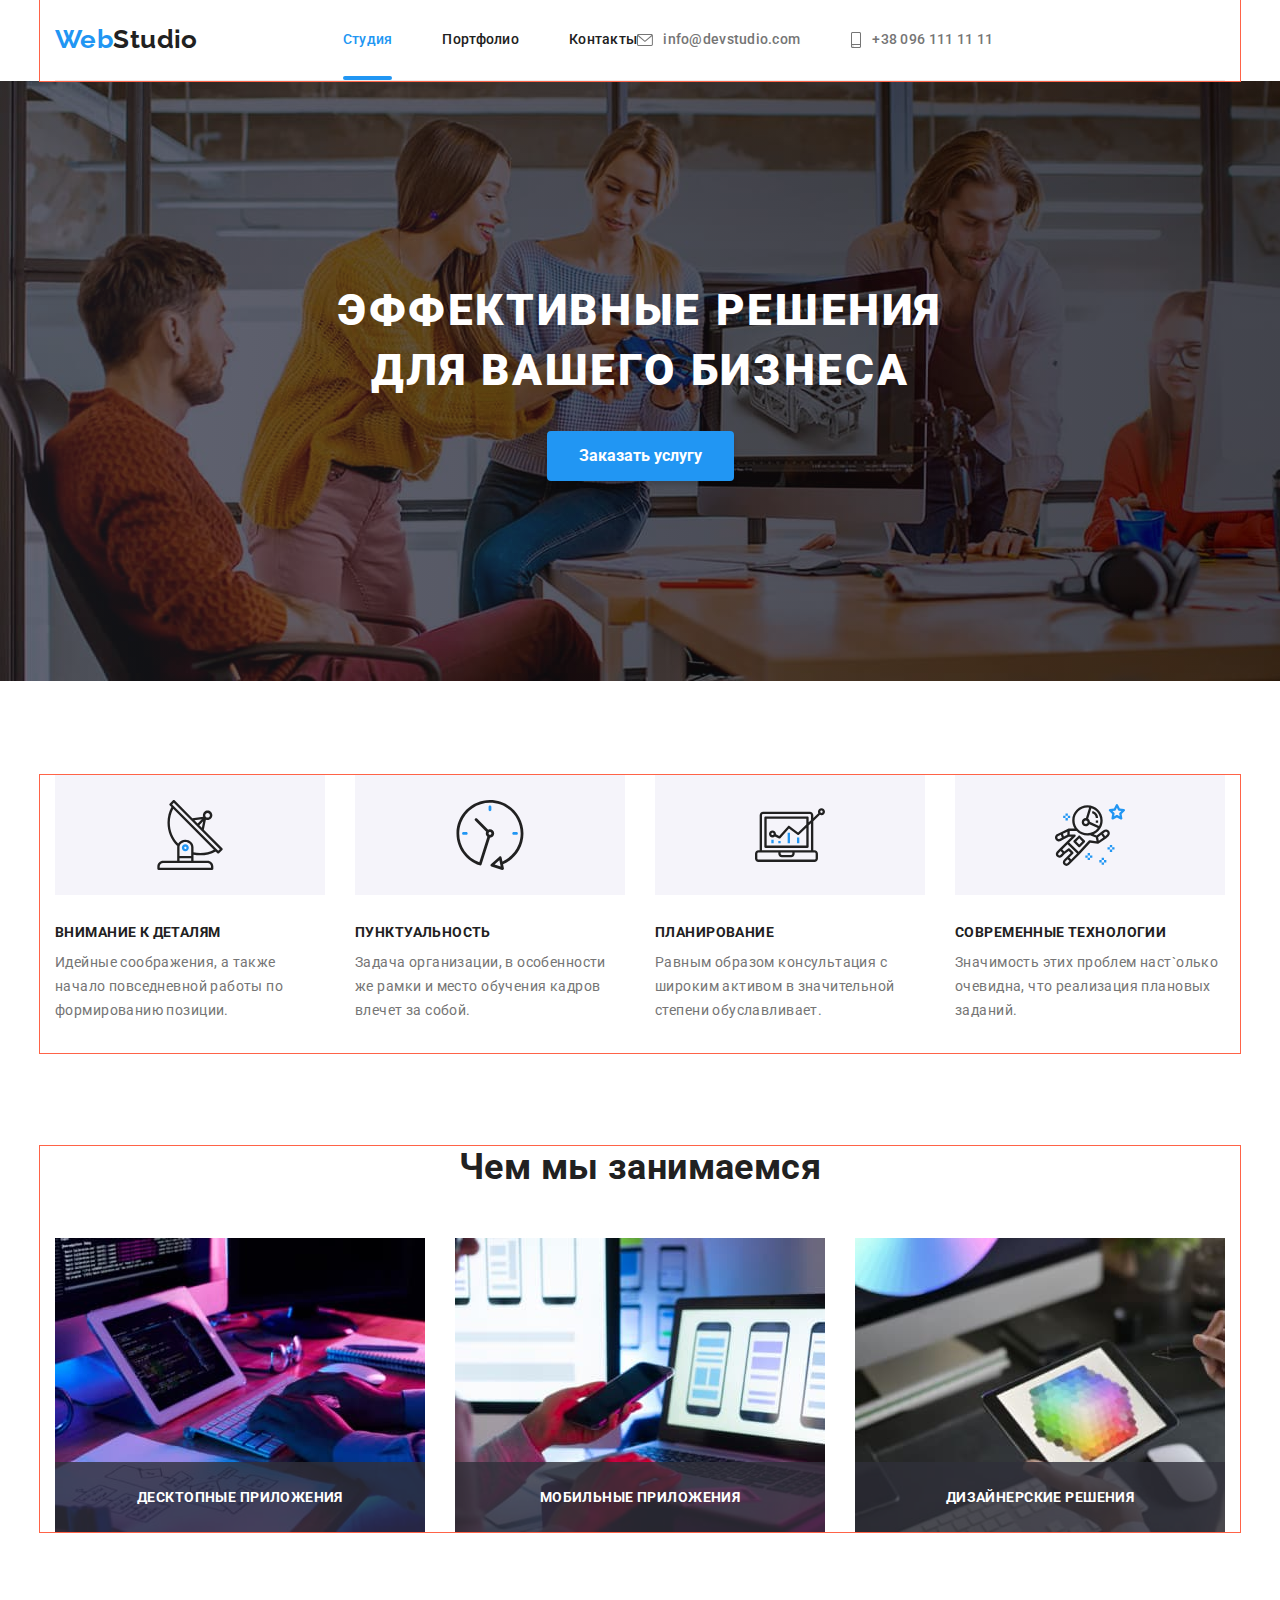
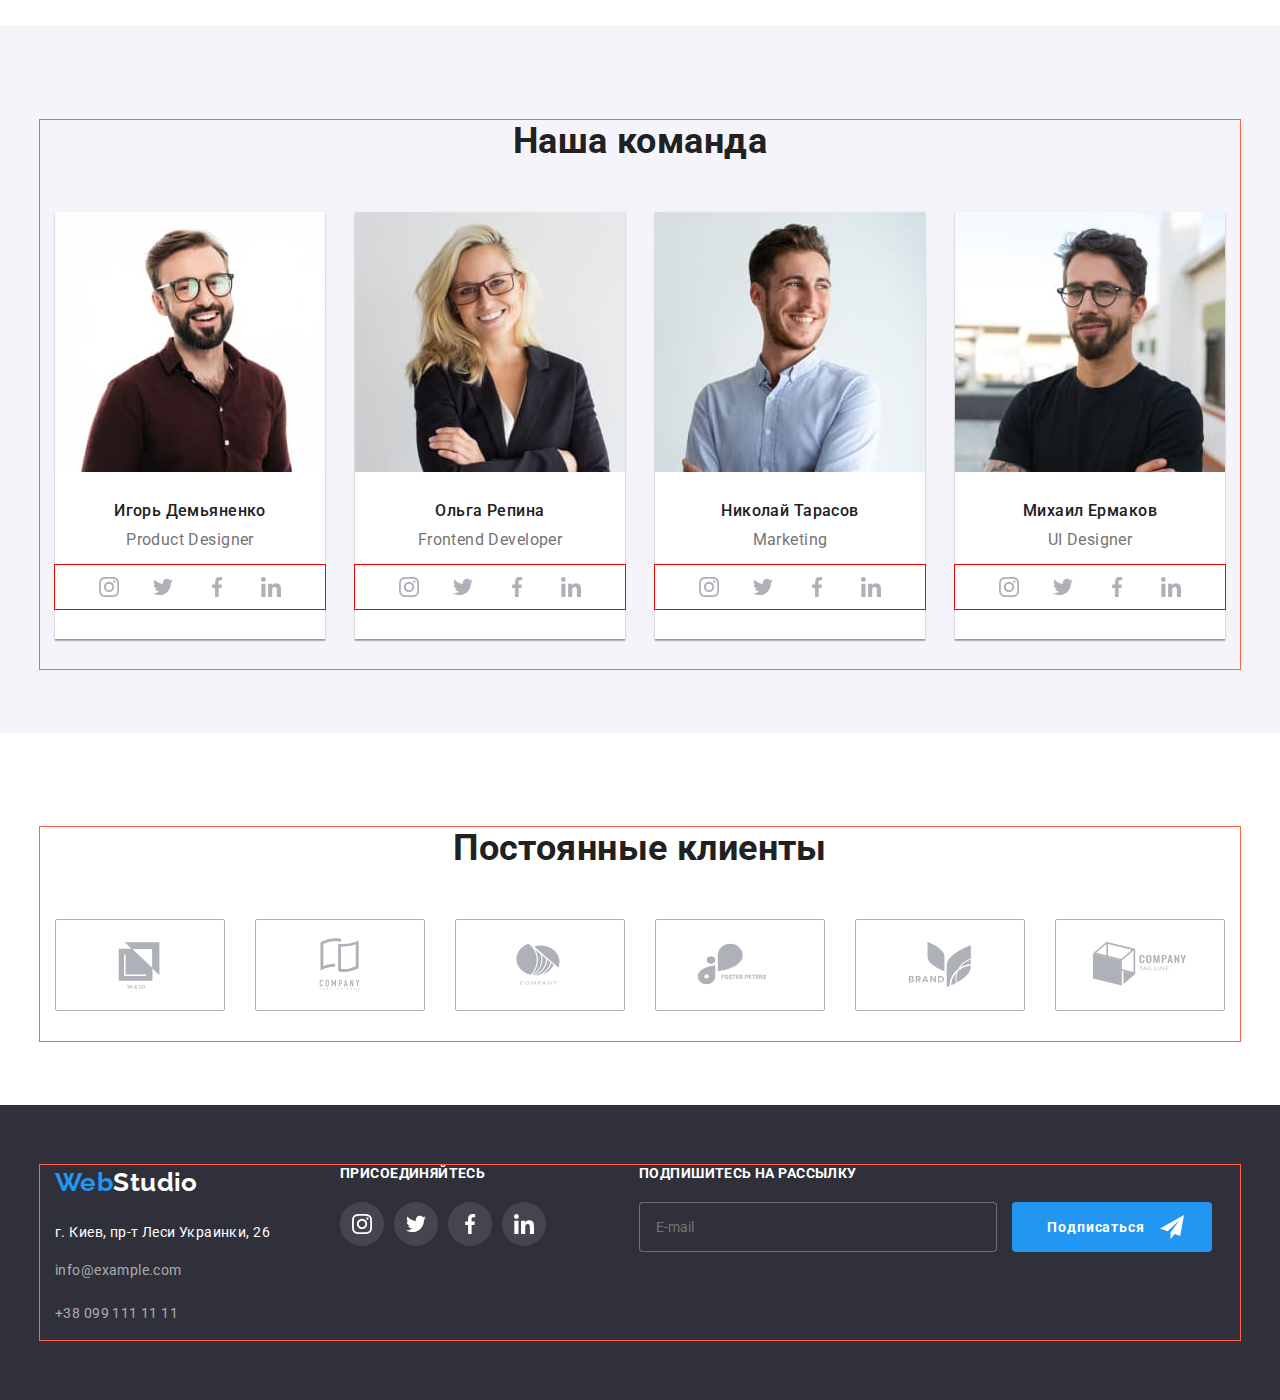
==== index.html @ 034d1894 "phone" ====
<!DOCTYPE html>
<html lang="ru">
  <head>
    <meta charset="UTF-8" />
    <meta http-equiv="X-UA-Compatible" content="IE=edge" />
    <meta name="viewport" content="width=device-width, initial-scale=1.0" />
    <title>Document</title>
    <link rel="preconnect" href="https://fonts.googleapis.com" />
    <link rel="preconnect" href="https://fonts.gstatic.com" crossorigin />
    <link
      href="https://fonts.googleapis.com/css2?family=Raleway:wght@700&family=Roboto:wght@400;500;700;900&display=swap"
      rel="stylesheet"
    />
    <link
      rel="stylesheet"
      href="https://cdnjs.cloudflare.com/ajax/libs/modern-normalize/1.1.0/modern-normalize.min.css"
    />
    <link rel="stylesheet" href="./css/main.min.css"/>
  </head>
  <body>
    <!--Шапка-->
    <header>
      <div class="container">
        <nav class="main-nav">
          <a href="/" class="logo__basic"> Web<span class="logo__header">Studio</span> </a>
         <button type="button" class="button-menu is-open" data-menu-button>
           <svg width="40" height="40" aria-label="Окно меню">
             <use class="icon-menu" href="./images/symbol-defs.svg#icon-menu"></use>
             <use class="icon-menu-close" href="./images/symbol-defs.svg#icon-close_menu"></use>
           </svg>
         </button>
          <div class="menu-nav"> 
            <ul class="site-nav">
            <li class="site-nav__item">
              <a href="" class="site-nav__link site-nav__link--current">Студия</a>
            </li>
            <li class="site-nav__item">
              <a href="./portfolio.html" class="site-nav__link">Портфолио</a>
            </li>
            <li class="site-nav__item">
              <a href="" class="site-nav__link">Контакты</a>
            </li>
          </ul>
          <ul class="contacts-nav">
            <li class="contacts-nav__item">
              <a href="mailto:info@devstudio.com" class="contacts-nav__mail">
                <svg class="contacts-nav__icon" width="16px" height="12px">
                  <use href="./images/symbol-defs.svg#icon-mail"></use>
                </svg>
                info@devstudio.com</a
              >
            </li>
            <li class="contacts-nav__item">
              <a href="tel:+380961111111" class="contacts-nav__tel">
                <svg class="contacts-nav__icon" width="12px" height="16px">
                  <use href="./images/symbol-defs.svg#icon-smartphone"></use>
                </svg>
                +38 096 111 11 11</a
              >
            </li>
          </ul>
         </div>
        </nav>
      </div>
    </header>
    <main>
      <!-- Блок герой-->
      <section class="hero">
        <h1 class="hero__title">
          ЭФФЕКТИВНЫЕ РЕШЕНИЯ<br />
          ДЛЯ ВАШЕГО БИЗНЕСА
        </h1>
        <button type="button" class="hero__button" data-modal-open>Заказать услугу</button>
        <div class="modal modal__is-hidden" data-modal>
          <div class="modal__dialog">
            <h2 class="modal__title">Оставьте свои данные, мы вам перезвоним</h2>
            <form action="" class="modal__form" autocomplete="off">
              <div class="modal__field">
                <label class="modal__label"
                  >Имя
                  <div class="modal__input">
                    <input type="text" name="Имя" class="modal__input-icon" />
                    <span class="modal__input-pic">
                      <svg width="18" height="18" class="modal__pic">
                        <use href="./images/symbol-defs.svg#icon-person"></use>
                      </svg>
                    </span>
                  </div>
                </label>
              </div>
              <div class="modal__field">
                <label class="modal__label"
                  >Телефон
                  <div class="modal__input">
                    <input type="tel" name="tel" class="modal__input-icon" />
                    <span class="modal__input-pic">
                      <svg width="18" height="18" class="modal__pic">
                        <use href="./images/symbol-defs.svg#icon-phone-black"></use>
                      </svg>
                    </span>
                  </div>
                </label>
              </div>
              <div class="modal__field">
                <label class="modal__label"
                  >Почта
                  <div class="modal__input">
                    <input type="email" name="email" class="modal__input-icon" />
                    <span class="modal__input-pic">
                      <svg width="18" height="18" class="modal__pic">
                        <use href="./images/symbol-defs.svg#icon-email-black"></use>
                      </svg>
                    </span>
                  </div>
                </label>
              </div>
              <div class="modal__comment">
                <label class="modal__label" for="comment">Комментарий </label>
                <textarea
                  class="modal__textarea"
                  placeholder="Введите текст"
                  id="comment"
                ></textarea>
              </div>
              <div class="modal__checkbox">
                <label class="modal__checkbox-label">
                  <input class="modal__checkbox-input" type="checkbox" name="checkbox" />
                  <span class="modal__checkbox-mark"></span>
                  Соглашаюсь с рассылкой и принимаю
                  <a href="#" class="modal__link">Условия договора</a>
                </label>
              </div>
              <button type="submit" class="hero__button modal__button">Отправить</button>
            </form>
            <button class="modal__icon-close" data-modal-close>
              <svg class="modal__icon" height="18" width="18">
                <use href="./images/symbol-defs.svg#icon-close"></use>
              </svg>
            </button>
          </div>
        </div>
      </section>
      <!-- Особенности-->
      <section class="plus__section">
        <div class="container">
          <h2 class="section__title-none">Особенности</h2>
          <ul class="plus__item">
            <li class="plus__list">
              <div class="plus__icon">
                <svg width="70" height="70">
                  <use href="./images/symbol-defs.svg#icon-antenna"></use>
                </svg>
              </div>
              <h3 class="plus__title">ВНИМАНИЕ К ДЕТАЛЯМ</h3>
              <p class="plus__text">
                Идейные соображения, а также начало повседневной работы по формированию позиции.
              </p>
            </li>
            <li class="plus__list">
              <div class="plus__icon">
                <svg width="70" height="70">
                  <use href="./images/symbol-defs.svg#icon-clock"></use>
                </svg>
              </div>
              <h3 class="plus__title">ПУНКТУАЛЬНОСТЬ</h3>
              <p class="plus__text">
                Задача организации, в особенности же рамки и место обучения кадров влечет за собой.
              </p>
            </li>
            <li class="plus__list">
              <div class="plus__icon">
                <svg width="70" height="70">
                  <use href="./images/symbol-defs.svg#icon-diagram"></use>
                </svg>
              </div>
              <h3 class="plus__title">ПЛАНИРОВАНИЕ</h3>
              <p class="plus__text">
                Равным образом консультация с широким активом в значительной степени обуславливает.
              </p>
            </li>
            <li class="plus__list">
              <div class="plus__icon">
                <svg width="70" height="70">
                  <use href="./images/symbol-defs.svg#icon-astronaut"></use>
                </svg>
              </div>
              <h3 class="plus__title">СОВРЕМЕННЫЕ ТЕХНОЛОГИИ</h3>
              <p class="plus__text">
                Значимость этих проблем наст`олько очевидна, что реализация плановых заданий.
              </p>
            </li>
          </ul>
        </div>
      </section>
      <!--Чем мы занимаемся-->
      <section class="work__section">
        <div class="container">
          <h2 class="section__title">Чем мы занимаемся</h2>
          <ul class="work__list">
            <li class="work__item">
              <div class="work__img">
                <img src="./images/box1.jpg" alt="рабочий стол компьютер" width="370" />
                <p class="work__title">ДEСКТОПНЫЕ ПРИЛОЖЕНИЯ</p>
              </div>
            </li>
            <li class="work__item">
              <div class="work__img">
                <img src="./images/box2.jpg" alt="рабочий стол ноутбук" width="370" />
                <p class="work__title">МОБИЛЬНЫЕ ПРИЛОЖЕНИЯ</p>
              </div>
            </li>
            <li class="work__item">
              <div class="work__img">
                <img src="./images/box3.jpg" alt="рабочий стол планшет" width="370" />
                <p class="work__title">ДИЗАЙНЕРСКИЕ РЕШЕНИЯ</p>
              </div>
            </li>
          </ul>
        </div>
      </section>
      <!-- Наша команда-->
      <section class="team__section">
        <div class="container">
          <h2 class="section__title">Наша команда</h2>
          <ul class="team__main">
            <li class="team__item">
              <img src="./images/team1.jpg" alt="Product Designer" width="270" />
              <div class="team__card">
                <h3 class="team__title">Игорь Демьяненко</h3>
                <p class="team__text">Product Designer</p>
                <ul class="team__icon">
                  <li>
                    <a href="#" class="team__social">
                      <svg width="20" height="20">
                        <use href="./images/symbol-defs.svg#icon-instagram"></use>
                      </svg>
                    </a>
                  </li>
                  <li>
                    <a href="#" class="team__social">
                      <svg width="20" height="20">
                        <use href="./images/symbol-defs.svg#icon-twitter"></use>
                      </svg>
                    </a>
                  </li>
                  <li>
                    <a href="#" class="team__social">
                      <svg width="20" height="20">
                        <use href="./images/symbol-defs.svg#icon-facebook"></use>
                      </svg>
                    </a>
                  </li>
                  <li>
                    <a href="#" class="team__social">
                      <svg width="20" height="20">
                        <use href="./images/symbol-defs.svg#icon-linkedin"></use>
                      </svg>
                    </a>
                  </li>
                </ul>
              </div>
            </li>
            <li class="team__item">
              <img src="./images/team2.jpg" alt="Frontend Developer" width="270" />
              <div class="team__card">
                <h3 class="team__title">Ольга Репина</h3>
                <p class="team__text">Frontend Developer</p>
                <ul class="team__icon">
                  <li>
                    <a href="#" class="team__social">
                      <svg width="20" height="20">
                        <use href="./images/symbol-defs.svg#icon-instagram"></use>
                      </svg>
                    </a>
                  </li>
                  <li>
                    <a href="#" class="team__social">
                      <svg width="20" height="20">
                        <use href="./images/symbol-defs.svg#icon-twitter"></use>
                      </svg>
                    </a>
                  </li>
                  <li>
                    <a href="#" class="team__social">
                      <svg width="20" height="20">
                        <use href="./images/symbol-defs.svg#icon-facebook"></use>
                      </svg>
                    </a>
                  </li>
                  <li>
                    <a href="#" class="team__social">
                      <svg width="20" height="20">
                        <use href="./images/symbol-defs.svg#icon-linkedin"></use>
                      </svg>
                    </a>
                  </li>
                </ul>
              </div>
            </li>
            <li class="team__item">
              <img src="./images/team3.jpg" alt="Marketing" width="270" />
              <div class="team__card">
                <h3 class="team__title">Николай Тарасов</h3>
                <p class="team__text">Marketing</p>
                <ul class="team__icon">
                  <li>
                    <a href="#" class="team__social">
                      <svg width="20" height="20">
                        <use href="./images/symbol-defs.svg#icon-instagram"></use>
                      </svg>
                    </a>
                  </li>
                  <li>
                    <a href="#" class="team__social">
                      <svg width="20" height="20">
                        <use href="./images/symbol-defs.svg#icon-twitter"></use>
                      </svg>
                    </a>
                  </li>
                  <li>
                    <a href="#" class="team__social">
                      <svg width="20" height="20">
                        <use href="./images/symbol-defs.svg#icon-facebook"></use>
                      </svg>
                    </a>
                  </li>
                  <li>
                    <a href="#" class="team__social">
                      <svg width="20" height="20">
                        <use href="./images/symbol-defs.svg#icon-linkedin"></use>
                      </svg>
                    </a>
                  </li>
                </ul>
              </div>
            </li>
            <li class="team__item">
              <img src="./images/team4.jpg" alt="UI Designer" width="270" />
              <div class="team__card">
                <h3 class="team__title">Михаил Ермаков</h3>
                <p class="team__text">UI Designer</p>
                <ul class="team__icon">
                  <li>
                    <a href="#" class="team__social">
                      <svg width="20" height="20">
                        <use href="./images/symbol-defs.svg#icon-instagram"></use>
                      </svg>
                    </a>
                  </li>
                  <li>
                    <a href="#" class="team__social">
                      <svg width="20" height="20">
                        <use href="./images/symbol-defs.svg#icon-twitter"></use>
                      </svg>
                    </a>
                  </li>
                  <li>
                    <a href="#" class="team__social">
                      <svg width="20" height="20">
                        <use href="./images/symbol-defs.svg#icon-facebook"></use>
                      </svg>
                    </a>
                  </li>
                  <li>
                    <a href="#" class="team__social">
                      <svg width="20" height="20">
                        <use href="./images/symbol-defs.svg#icon-linkedin"></use>
                      </svg>
                    </a>
                  </li>
                </ul>
              </div>
            </li>
          </ul>
        </div>
      </section>
      <!-- Наши клиенты -->
      <section class="clients">
        <div class="container">
          <h2 class="section__title">Постоянные клиенты</h2>
          <ul class="clients__title">
            <li class="clients__card">
              <a href="#" class="clients__log">
                <svg width="106" height="60">
                  <use href="./images/symbol-defs.svg#icon-Logo1"></use>
                </svg>
              </a>
            </li>
            <li class="clients__card">
              <a href="#" class="clients__log">
                <svg width="106" height="60">
                  <use href="./images/symbol-defs.svg#icon-Logo2"></use>
                </svg>
              </a>
            </li>
            <li class="clients__card">
              <a href="#" class="clients__log">
                <svg width="106" height="60">
                  <use href="./images/symbol-defs.svg#icon-Logo3"></use>
                </svg>
              </a>
            </li>
            <li class="clients__card">
              <a href="#" class="clients__log">
                <svg width="106" height="60">
                  <use href="./images/symbol-defs.svg#icon-Logo4"></use>
                </svg>
              </a>
            </li>
            <li class="clients__card">
              <a href="#" class="clients__log">
                <svg width="106" height="60">
                  <use href="./images/symbol-defs.svg#icon-Logo5"></use>
                </svg>
              </a>
            </li>
            <li class="clients__card">
              <a href="#" class="clients__log">
                <svg width="106" height="60">
                  <use href="./images/symbol-defs.svg#icon-Logo6"></use>
                </svg>
              </a>
            </li>
          </ul>
        </div>
      </section>
    </main>
    <!--Футер-->
    <section class="footer__nav">
      <div class="container">
        <footer class="footer__contact">
          <div class="footer__mobile">
            <div class="logo__footer">
              <a href="/" class="logo__basic">Web<span class="logo__footer">Studio</span></a>
            </div>
            <address>
              <ul class="adress__navigator">
                <li class="adress__nav">
                  <a
                    href="https://www.google.com.ua/maps/place/%D0%B1%D1%83%D0%BB.+%D0%9B%D0%B5%D1%81%D0%B8+%D0%A3%D0%BA%D1%80%D0%B0%D0%B8%D0%BD%D0%BA%D0%B8,+26,+%D0%9A%D0%B8%D0%B5%D0%B2,+02000/@50.4265807,30.5361971,17z/data=!3m1!4b1!4m5!3m4!1s0x40d4cf0e033ecbe9:0x57a4dffefec77da0!8m2!3d50.4265807!4d30.5383858?hl=ru"
                    class="adress__map"
                  >
                    г. Киев, пр-т Леси Украинки, 26</a
                  >
                </li>
                <li class="adress__nav">
                  <a href="mailto:info@example.com" class="adress__mail">info@example.com</a>
                </li>
                <li class="adress__nav">
                  <a href="tel:+380991111111" class="adress__tel">+38 099 111 11 11</a>
                </li>
              </ul>
            </address>
          </div>
          <div>
            <h3 class="social-network__title">ПРИСОЕДИНЯЙТЕСЬ</h3>
            <ul class="social-network__icon">
              <li class="social-network__list">
                <a href="#" class="social-network__link social-network__link--color">
                  <svg width="20" height="20">
                    <use href="./images/symbol-defs.svg#icon-instagram"></use>
                  </svg>
                </a>
              </li>
              <li class="social-network__list">
                <a href="#" class="social-network__link social-network__link--color"">
                  <svg width="20" height="20">
                    <use href="./images/symbol-defs.svg#icon-twitter"></use>
                  </svg>
                </a>
              </li>
              <li class="social-network__list">
                <a href="#" class="social-network__link social-network__link--color"">
                  <svg width="20" height="20">
                    <use href="./images/symbol-defs.svg#icon-facebook"></use>
                  </svg>
                </a>
              </li>
              <li class="social-network__list">
                <a href="#" class="social-network__link social-network__link--color"">
                  <svg width="20" height="20">
                    <use href="./images/symbol-defs.svg#icon-linkedin"></use>
                  </svg>
                </a>
              </li>
            </ul>
          </div>
          <form action="" class="form-footer" autocomplete="off">
            <h3 class="social-network__title">ПОДПИШИТЕСЬ НА РАССЫЛКУ</h3>
            <div>
              <label>
                <input
                  class="form-footer__input"
                  type="email"
                  name="email"
                  placeholder="E-mail"
                />
              </label>
              <button type="submit" class="form-footer__button">
                Подписаться
                <svg width="24" height="24" class="form-footer__icon">
                  <use href="./images/symbol-defs.svg#icon-icon-send"></use>
                </svg>
              </button>
            </div>
          </form>
        </footer>
      </div>
    </section>
    <script src="./js/modal.js"></script>
    <script src="./js/menu.js"></script>
  </body>
</html>
---- css/main.min.css ----
html{-webkit-box-sizing:border-box;box-sizing:border-box}*,*::before,*::after{-webkit-box-sizing:inherit;box-sizing:inherit}body{background-color:#fff;color:#757575;font-family:Roboto, sans-serif;font-size:14px;line-height:1.71;letter-spacing:0.03em;outline:1px solid blue}body.modal-open{overflow:hidden}a{text-decoration:none}img{display:block;max-width:100%}ul{margin:0px;padding:0px;list-style:none}address{font:inherit}.container{margin-left:auto;margin-right:auto;padding-left:15px;padding-right:15px;outline:1px solid tomato}@media screen and (min-width: 480px){.container{width:480px}}@media screen and (min-width: 768px){.container{width:768px}}@media screen and (min-width: 1200px){.container{width:1200px}}.section__title-none{position:absolute;width:1px;height:1px;margin:-1px;border:0;padding:0;white-space:nowrap;-webkit-clip-path:inset(100%);clip-path:inset(100%);clip:rect(0 0 0 0);overflow:hidden}.section__title{margin-top:0;margin-bottom:30px;color:#212121;font-weight:700;font-size:28px;line-height:1.17;text-align:center}@media screen and (min-width: 1200px){.section__title{margin-bottom:50px;font-weight:700;font-size:36px}}.main-nav{display:-webkit-box;display:-ms-flexbox;display:flex;-webkit-box-align:center;-ms-flex-align:center;align-items:center;border-bottom:1px solid #ececec}.logo__basic{color:#2196f3;font-family:Raleway, sans-serif;font-weight:700;font-size:26px;line-height:1.17}.logo__header{color:#212121;font-family:Raleway, sans-serif;font-weight:700;font-size:26px;line-height:1.38}.menu-nav{display:-webkit-box;display:-ms-flexbox;display:flex;-webkit-box-align:center;-ms-flex-align:center;align-items:center}.site-nav{display:-webkit-box;display:-ms-flexbox;display:flex;margin-left:93px;font-weight:500;font-size:14px;line-height:1.14;letter-spacing:0.02em}.site-nav__item{position:relative}.site-nav__item:not(:last-child){margin-right:50px}.site-nav__link{display:block;padding-top:32px;padding-bottom:32px;color:#212121;-webkit-transition:color 250ms cubic-bezier(0.4, 0, 0.2, 1);transition:color 250ms cubic-bezier(0.4, 0, 0.2, 1)}.site-nav__link:hover,.site-nav__link:focus{color:#2196f3}.site-nav__link--current{color:#2196f3}.site-nav__link--current::after{content:'';position:absolute;bottom:0;left:0;display:block;width:100%;height:4px;border-radius:2px;background-color:#2196f3}.contacts-nav{display:-webkit-box;display:-ms-flexbox;display:flex;margin-left:auto;font-weight:500;font-size:14px;line-height:1.14;letter-spacing:0.02em}.contacts-nav__item:not(:last-child){margin-right:50px}.contacts-nav__mail{display:-webkit-box;display:-ms-flexbox;display:flex;-webkit-box-align:center;-ms-flex-align:center;align-items:center;color:#757575;font-weight:500;font-size:14px;line-height:1.14;letter-spacing:0.02em;-webkit-transition:color 250ms cubic-bezier(0.4, 0, 0.2, 1);transition:color 250ms cubic-bezier(0.4, 0, 0.2, 1)}.contacts-nav__mail:hover,.contacts-nav__mail:focus{color:#2196f3}.contacts-nav__icon{fill:currentColor;margin-right:10px;-webkit-box-align:center;-ms-flex-align:center;align-items:center;-webkit-transition:fill 250ms cubic-bezier(0.4, 0, 0.2, 1);transition:fill 250ms cubic-bezier(0.4, 0, 0.2, 1)}.contacts-nav__tel{display:-webkit-box;display:-ms-flexbox;display:flex;-webkit-box-align:center;-ms-flex-align:center;align-items:center;color:#757575;font-weight:500;font-size:14px;line-height:1.14;letter-spacing:0.02em;-webkit-transition:color 250ms cubic-bezier(0.4, 0, 0.2, 1);transition:color 250ms cubic-bezier(0.4, 0, 0.2, 1)}.contacts-nav__tel:hover,.contacts-nav__tel:focus{color:#2196f3}.main-nav{display:-webkit-box;display:-ms-flexbox;display:flex;-webkit-box-align:center;-ms-flex-align:center;align-items:center;border-bottom:1px solid #ececec}.logo__basic{color:#2196f3;font-family:Raleway, sans-serif;font-weight:700;font-size:26px;line-height:1.17}.logo__header{color:#212121;font-family:Raleway, sans-serif;font-weight:700;font-size:26px;line-height:1.38}.menu-nav{display:-webkit-box;display:-ms-flexbox;display:flex;-webkit-box-align:center;-ms-flex-align:center;align-items:center}.site-nav{display:-webkit-box;display:-ms-flexbox;display:flex;margin-left:93px;font-weight:500;font-size:14px;line-height:1.14;letter-spacing:0.02em}.site-nav__item{position:relative}.site-nav__item:not(:last-child){margin-right:50px}.site-nav__link{display:block;padding-top:32px;padding-bottom:32px;color:#212121;-webkit-transition:color 250ms cubic-bezier(0.4, 0, 0.2, 1);transition:color 250ms cubic-bezier(0.4, 0, 0.2, 1)}.site-nav__link:hover,.site-nav__link:focus{color:#2196f3}.site-nav__link--current{color:#2196f3}.site-nav__link--current::after{content:'';position:absolute;bottom:0;left:0;display:block;width:100%;height:4px;border-radius:2px;background-color:#2196f3}.contacts-nav{display:-webkit-box;display:-ms-flexbox;display:flex;margin-left:auto;font-weight:500;font-size:14px;line-height:1.14;letter-spacing:0.02em}.contacts-nav__item:not(:last-child){margin-right:50px}.contacts-nav__mail{display:-webkit-box;display:-ms-flexbox;display:flex;-webkit-box-align:center;-ms-flex-align:center;align-items:center;color:#757575;font-weight:500;font-size:14px;line-height:1.14;letter-spacing:0.02em;-webkit-transition:color 250ms cubic-bezier(0.4, 0, 0.2, 1);transition:color 250ms cubic-bezier(0.4, 0, 0.2, 1)}.contacts-nav__mail:hover,.contacts-nav__mail:focus{color:#2196f3}.contacts-nav__icon{fill:currentColor;margin-right:10px;-webkit-box-align:center;-ms-flex-align:center;align-items:center;-webkit-transition:fill 250ms cubic-bezier(0.4, 0, 0.2, 1);transition:fill 250ms cubic-bezier(0.4, 0, 0.2, 1)}.contacts-nav__tel{display:-webkit-box;display:-ms-flexbox;display:flex;-webkit-box-align:center;-ms-flex-align:center;align-items:center;color:#757575;font-weight:500;font-size:14px;line-height:1.14;letter-spacing:0.02em;-webkit-transition:color 250ms cubic-bezier(0.4, 0, 0.2, 1);transition:color 250ms cubic-bezier(0.4, 0, 0.2, 1)}.contacts-nav__tel:hover,.contacts-nav__tel:focus{color:#2196f3}.hero{text-align:center;padding-top:118px;padding-bottom:118px;max-width:1600px;height:400px;background-image:-webkit-gradient(linear, left top, right top, from(rgba(47,48,58,0.4)), to(rgba(0,0,0,0.5))),url(../images/hero.jpg);background-image:linear-gradient(to right, rgba(47,48,58,0.4), rgba(0,0,0,0.5)),url(../images/hero.jpg);margin:0 auto}@media screen and (min-width: 1200px){.hero{padding-top:200px;padding-bottom:200px;height:600px}}.hero__title{margin-top:0;margin-bottom:30px;color:#fff;font-weight:900;font-size:26px;line-height:1.62;letter-spacing:0.06em}@media screen and (min-width: 1200px){.hero__title{font-size:44px;line-height:1.36}}.hero__button{display:inline-block;border-radius:4px;border:#2196f3;-webkit-box-shadow:0px 4px 4px rgba(0,0,0,0.15);box-shadow:0px 4px 4px rgba(0,0,0,0.15);padding:10px 32px;color:#fff;background-color:#2196f3;font-family:Roboto;font-weight:700;font-size:16px;line-height:1.88;text-align:center}.modal{display:inline-block;position:fixed;top:0;left:0;width:100%;height:100%;padding:93px 15px 94px 15px;z-index:999;background-color:rgba(0,0,0,0.2);opacity:1}@media screen and (min-width: 768px){.modal{padding:0;visibility:visible;-webkit-transition:opacity 250ms cubic-bezier(0.4, 0, 0.2, 1),visibility 250ms cubic-bezier(0.4, 0, 0.2, 1);transition:opacity 250ms cubic-bezier(0.4, 0, 0.2, 1),visibility 250ms cubic-bezier(0.4, 0, 0.2, 1)}}.modal__is-hidden{opacity:0;visibility:hidden;pointer-events:none}.modal__dialog{position:relative;max-width:450px;height:609px;padding:40px;background-color:#fff}@media screen and (min-width: 768px){.modal__dialog{top:50%;left:50%;width:528px;height:581px;-webkit-transform:translate(-50%, -50%) scale(1);transform:translate(-50%, -50%) scale(1);-webkit-transition:-webkit-transform 250ms cubic-bezier(0.4, 0, 0.2, 1);transition:-webkit-transform 250ms cubic-bezier(0.4, 0, 0.2, 1);transition:transform 250ms cubic-bezier(0.4, 0, 0.2, 1);transition:transform 250ms cubic-bezier(0.4, 0, 0.2, 1), -webkit-transform 250ms cubic-bezier(0.4, 0, 0.2, 1)}.modal__is-hidden .modal__dialog{-webkit-transform:translate(-50%, -50%) scale(0);transform:translate(-50%, -50%) scale(0)}}.modal__icon-close{position:absolute;top:8px;right:8px;padding:0;margin:0;border:none;width:30px;height:30px;border:1px solid rgba(0,0,0,0.1);border-radius:50%;background:none;-webkit-transition:fill 250ms cubic-bezier(0.4, 0, 0.2, 1);transition:fill 250ms cubic-bezier(0.4, 0, 0.2, 1)}.modal__icon-close:focus,.modal__icon-close:hover{fill:#2196f3}.modal__icon{position:absolute;top:5px;right:5px;background-color:#fff}.modal__title{font-weight:700;font-size:20px;line-height:1.5;letter-spacing:0.03em;margin:0 0 10px 0;color:#212121;text-align:center}@media screen and (min-width: 1200px){.modal__title{line-height:1.172}}.modal__form{margin:0;padding:0}.modal__field{margin-bottom:8px}.modal__label{display:block;text-align:left;margin:0;padding:0;font-size:12px}.modal__input{position:relative}.modal__input:focus-within>.modal__input-icon{border:1px solid #2196f3}.modal__pic{position:absolute;display:inline-block;top:50%;left:12px;-webkit-transform:translateY(-50%);transform:translateY(-50%)}.modal__input-icon{width:100%;height:40px;padding-left:42px;border:1px solid rgba(33,33,33,0.2);border-radius:4px;-webkit-transition:fill 250ms cubic-bezier(0.4, 0, 0.2, 1);transition:fill 250ms cubic-bezier(0.4, 0, 0.2, 1);outline:none}.modal__input:focus-within>.modal__input-icon{border:1px solid #2196f3}.modal__input-icon:focus+.modal__input-pic{fill:#2196f3}.modal__textarea{width:100%;padding:12px 16px;margin-bottom:16px;outline:none;resize:none;border:1px solid rgba(33,33,33,0.2);border-radius:4px;height:120px;font-size:12px;line-height:1.16;letter-spacing:0.01em}.modal__label:focus-within>.modal__textarea{border:1px solid #2196f3}.modal__textarea:focus{border:1px solid #2196f3}.modal__checkbox{margin-bottom:25px;font-size:14px}.modal__checkbox-label{display:-webkit-box;display:-ms-flexbox;display:flex;-webkit-box-align:center;-ms-flex-align:center;align-items:center;-webkit-box-pack:center;-ms-flex-pack:center;justify-content:center}.modal__checkbox-input{position:absolute;width:1px;height:1px;margin:-1px;border:0;padding:0;white-space:nowrap;-webkit-clip-path:inset(100%);clip-path:inset(100%);clip:rect(0 0 0 0);overflow:hidden}.modal__checkbox-mark{display:inline-block;margin-right:8px;width:16px;height:15px;border:2px solid #212121;border-radius:4px}.modal__checkbox-input:checked+.modal__checkbox-mark{background-color:#2196f3;background-image:url(../images/icon-check.svg);background-repeat:no-repeat;background-position:center;background-size:contain;border-color:#2196f3;background-origin:border-box}.modal__link{color:#2196f3;text-decoration:underline;padding-left:2px}.modal__button{width:200px;height:50px;-webkit-transition:background-color 250ms cubic-bezier(0.4, 0, 0.2, 1);transition:background-color 250ms cubic-bezier(0.4, 0, 0.2, 1)}.modal__button:focus{background-color:#188ce8}.plus__section{padding-top:60px;padding-bottom:60px}@media screen and (min-width: 1200px){.plus__section{padding-top:94px;padding-bottom:93px}}.plus__text{margin-top:0;margin-bottom:0}.plus__item{display:block}@media screen and (min-width: 768px){.plus__item{display:-webkit-box;display:-ms-flexbox;display:flex;-ms-flex-wrap:wrap;flex-wrap:wrap}}.plus__list{max-width:450px;margin-bottom:30px;width:100%}@media screen and (min-width: 768px){.plus__list{width:354px}.plus__list:not(:nth-child(2n)){margin-right:30px}}@media screen and (min-width: 1200px){.plus__list{width:270px}.plus__list:not(:last-child){margin-right:30px}}.plus__icon{display:-webkit-box;display:-ms-flexbox;display:flex;-webkit-box-align:center;-ms-flex-align:center;align-items:center;-webkit-box-pack:center;-ms-flex-pack:center;justify-content:center;width:100%;height:120px;margin-bottom:30px;background-color:#f5f4fa}.plus__title{color:#212121;font-weight:700;font-size:14px;line-height:1.14;text-align:center;margin-top:0;margin-bottom:10px}@media screen and (min-width: 768px){.plus__title{text-align:left}}.work__section{padding-bottom:94px}@media screen and (max-width: 1200px){.work__section{display:none}}.work__list{display:-webkit-box;display:-ms-flexbox;display:flex}.work__item:not(:last-child){margin-right:30px}.work__img{position:relative}.work__title{position:absolute;display:-webkit-box;display:-ms-flexbox;display:flex;-webkit-box-pack:center;-ms-flex-pack:center;justify-content:center;-webkit-box-align:center;-ms-flex-align:center;align-items:center;margin:0;padding:0;bottom:0;left:0;width:100%;height:70px;font-weight:700;font-size:14px;line-height:1.17;letter-spacing:0.03em;background-color:rgba(47,48,58,0.8);color:#fff}.team__section{padding-top:60px;padding-bottom:60px;background-color:#f5f4fa}@media screen and (min-width: 1200px){.team__section{padding-top:94px;padding-bottom:94px}}.team__main{display:block;margin-bottom:-30px}@media screen and (min-width: 768px){.team__main{display:-webkit-box;display:-ms-flexbox;display:flex;-ms-flex-wrap:wrap;flex-wrap:wrap}}.team__item{max-width:450px;width:100%;margin-bottom:30px}@media screen and (min-width: 768px){.team__item{width:354px}.team__item:nth-child(odd){margin-right:30px}}@media screen and (min-width: 1200px){.team__item{width:calc((100% - 3 * 30px) / 4);-webkit-box-shadow:0px 1px 3px rgba(0,0,0,0.12),0px 1px 1px rgba(0,0,0,0.14),0px 2px 1px rgba(0,0,0,0.2);box-shadow:0px 1px 3px rgba(0,0,0,0.12),0px 1px 1px rgba(0,0,0,0.14),0px 2px 1px rgba(0,0,0,0.2)}.team__item:nth-child(odd){margin-right:0}.team__item:not(:last-child){margin-right:30px}}.team__card{padding-top:30px;padding-bottom:24px;background-color:#fff}@media screen and (min-width: 1200px){.team__card{padding-bottom:30px}}.team__title{margin-top:0;margin-bottom:10px;text-align:center;color:#212121;font-weight:500;font-size:16px;line-height:1.17}.team__text{margin-top:0;margin-bottom:16px;text-align:center;font-weight:400;font-size:16px;line-height:1.17}.team__icon{display:-webkit-box;display:-ms-flexbox;display:flex;-webkit-box-pack:justify;-ms-flex-pack:justify;justify-content:space-between;padding-left:122px;padding-right:122px;list-style:none;width:100%;outline:1px solid red}@media screen and (min-width: 768px){.team__icon{padding-left:74px;padding-right:74px}}@media screen and (min-width: 1200px){.team__icon{padding-left:32px;padding-right:32px}}.team__social{display:-webkit-box;display:-ms-flexbox;display:flex;-webkit-box-align:center;-ms-flex-align:center;align-items:center;-webkit-box-pack:center;-ms-flex-pack:center;justify-content:center;width:44px;height:44px;fill:#afb1b8;background:#fff;-webkit-transition:fill 250ms cubic-bezier(0.4, 0, 0.2, 1),background-color 250ms cubic-bezier(0.4, 0, 0.2, 1),border-radius 250ms cubic-bezier(0.4, 0, 0.2, 1);transition:fill 250ms cubic-bezier(0.4, 0, 0.2, 1),background-color 250ms cubic-bezier(0.4, 0, 0.2, 1),border-radius 250ms cubic-bezier(0.4, 0, 0.2, 1)}.team__social:hover,.team__social:focus{fill:#fff;background-color:#2196f3;border-radius:50%}.clients{padding-top:60px;padding-bottom:60px}@media screen and (min-width: 1200px){.clients{padding-top:94px;padding-bottom:94px}}.clients__title{display:-webkit-box;display:-ms-flexbox;display:flex;-ms-flex-wrap:wrap;flex-wrap:wrap;margin-bottom:-30px}@media screen and (min-width: 1200px){.clients__title{-webkit-box-pack:justify;-ms-flex-pack:justify;justify-content:space-between}}.clients__card{display:-webkit-inline-box;display:-ms-inline-flexbox;display:inline-flex;-webkit-box-pack:justify;-ms-flex-pack:justify;justify-content:space-between;padding:0;margin-bottom:30px}.clients__card:nth-child(odd){margin-right:30px}@media screen and (min-width: 768px){.clients__card:nth-child(odd){margin-right:0}.clients__card:not(:nth-child(3n)){margin-right:30px}}@media screen and (min-width: 1200px){.clients__card:not(:nth-child(3n)){margin-right:0}.clients__card:not(:last-child){margin-right:30px}}.clients__log{display:-webkit-box;display:-ms-flexbox;display:flex;-webkit-box-align:center;-ms-flex-align:center;align-items:center;-webkit-box-pack:center;-ms-flex-pack:center;justify-content:center;width:210px;height:92px;border:1px solid #afb1b8;border-radius:2px;fill:#afb1b8;-webkit-transition:fill 250ms cubic-bezier(0.4, 0, 0.2, 1),border 250ms cubic-bezier(0.4, 0, 0.2, 1);transition:fill 250ms cubic-bezier(0.4, 0, 0.2, 1),border 250ms cubic-bezier(0.4, 0, 0.2, 1)}.clients__log:hover,.clients__log:focus{fill:#2196f3;border:1px solid #2196f3}@media screen and (min-width: 768px){.clients__log{width:226px}}@media screen and (min-width: 1200px){.clients__log{width:170px;margin-bottom:0}}.footer__nav{background-color:#2f303a;padding-top:60px;padding-bottom:60px}.footer__contact{display:block}@media screen and (min-width: 768px){.footer__contact{display:-webkit-inline-box;display:-ms-inline-flexbox;display:inline-flex}}.footer__mobile{margin:0 auto}.logo__footer{color:#fff;font-family:Raleway, sans-serif;font-weight:700;font-size:26px;line-height:1.38;padding-bottom:20px}.adress__navigator{margin-left:auto;margin-right:auto}@media screen and (min-width: 1200px){.adress__navigator{padding-right:70px}}.adress__nav{padding-bottom:9px}.adress__map{color:#fff;font-weight:400;font-size:14px;line-height:1.71;letter-spacing:0.03em}.adress__mail{color:rgba(255,255,255,0.6);font-weight:400;font-size:14px;line-height:2.42;letter-spacing:0.03em}.adress__tel{color:rgba(255,255,255,0.6);font-weight:400;font-size:14px;line-height:2.42;letter-spacing:0.03em}.social-network__title{color:#fff;font-weight:700;font-size:14px;line-height:1.17;padding-bottom:20px;margin:0;padding-top:0}.social-network__icon{display:-webkit-inline-box;display:-ms-inline-flexbox;display:inline-flex}.social-network__list:not(:last-child){margin-right:10px}.social-network__link{width:44px;height:44px;background-color:rgba(255,255,255,0.1);border-radius:50%;display:-webkit-box;display:-ms-flexbox;display:flex;-webkit-box-align:center;-ms-flex-align:center;align-items:center;-webkit-box-pack:center;-ms-flex-pack:center;justify-content:center;-webkit-transition:background-color 250ms cubic-bezier(0.4, 0, 0.2, 1);transition:background-color 250ms cubic-bezier(0.4, 0, 0.2, 1)}.social-network__link:hover,.social-network__link:focus{background-color:#2196f3}.social-network__link--color{fill:#fff}.form-footer{margin-left:93px}.form-footer__input{display:-webkit-inline-box;display:-ms-inline-flexbox;display:inline-flex;border:1px solid rgba(255,255,255,0.3);width:358px;height:50px;border-radius:4px;padding-left:16px;background-color:#2f303a;color:rgba(255,255,255,0.6)}.form-footer__button{width:12.5rem;height:3.125rem;margin-left:12px;padding-right:62px;padding-left:29px;position:relative;background-color:#2196f3;border-radius:0.25rem;border:#2196f3;color:#fff;font-weight:16px;font-weight:700;line-height:1.875;letter-spacing:0.06em}.form-footer__icon{position:absolute;top:50%;right:28px;fill:#fff;-webkit-box-align:center;-ms-flex-align:center;align-items:center;-webkit-transform:translateY(-50%);transform:translateY(-50%)}.portfolio-main{padding:94px 0}.button-navigation{display:-webkit-box;display:-ms-flexbox;display:flex;-webkit-box-pack:center;-ms-flex-pack:center;justify-content:center;margin-bottom:50px}.button-navigation__list:not(:last-child){margin-right:8px}.button-navigation__filter{font-family:Roboto, sans-serif;font-weight:500;font-size:16px;line-height:1.62;text-align:center;border-radius:4px;padding:6px 22px 6px 22px;color:#212121;background-color:#f5f4fa;-webkit-transition:color 250ms cubic-bezier(0.4, 0, 0.2, 1),background-color 250ms cubic-bezier(0.4, 0, 0.2, 1);transition:color 250ms cubic-bezier(0.4, 0, 0.2, 1),background-color 250ms cubic-bezier(0.4, 0, 0.2, 1)}.button-navigation__filter:hover,.button-navigation__filter:focus{color:#fff;background-color:#2196f3}.portfolio{display:-webkit-box;display:-ms-flexbox;display:flex;-ms-flex-wrap:wrap;flex-wrap:wrap}.portfolio__card:not(:nth-child(3n)){width:calc((100% - 60px) / 3);margin-right:30px}.portfolio__card:not(:nth-last-child(-n+3)){margin-bottom:30px;-webkit-transition:-webkit-box-shadow 250ms cubic-bezier(0.4, 0, 0.2, 1);transition:-webkit-box-shadow 250ms cubic-bezier(0.4, 0, 0.2, 1);transition:box-shadow 250ms cubic-bezier(0.4, 0, 0.2, 1);transition:box-shadow 250ms cubic-bezier(0.4, 0, 0.2, 1), -webkit-box-shadow 250ms cubic-bezier(0.4, 0, 0.2, 1)}.portfolio__card:hover,.portfolio__card:focus{-webkit-box-shadow:0px 1px 1px rgba(0,0,0,0.12),0px 4px 4px rgba(0,0,0,0.06),1px 4px 6px rgba(0,0,0,0.16);box-shadow:0px 1px 1px rgba(0,0,0,0.12),0px 4px 4px rgba(0,0,0,0.06),1px 4px 6px rgba(0,0,0,0.16)}.portfolio__title{margin-bottom:4px;margin-top:0;color:#212121;font-weight:700;font-size:18px;line-height:2;letter-spacing:0.06em}.portfolio__desc{margin:0;font-family:Roboto, sans-serif;font-weight:400;font-size:16px;line-height:1.88;color:#757575}.portfolio__nav{padding:20px 24px 20px 24px;border-left:1px solid #eeeeee;border-right:1px solid #eeeeee;border-bottom:1px solid #eeeeee}.portfolio__img{position:relative;overflow:hidden}.portfolio__img::before{display:block;content:'';position:absolute;top:0;left:0;width:100%;height:100%;background-color:rgba(33,150,243,0.9);opacity:0;-webkit-transform:translateY(100%);transform:translateY(100%);-webkit-transition:-webkit-transform 250ms cubic-bezier(0.4, 0, 0.2, 1);transition:-webkit-transform 250ms cubic-bezier(0.4, 0, 0.2, 1);transition:transform 250ms cubic-bezier(0.4, 0, 0.2, 1);transition:transform 250ms cubic-bezier(0.4, 0, 0.2, 1), -webkit-transform 250ms cubic-bezier(0.4, 0, 0.2, 1)}.portfolio__card:hover .portfolio__img::before{-webkit-transform:translateY(0);transform:translateY(0);opacity:1}.portfolio__text{position:absolute;top:0;left:0;margin:0;padding:62px 24px;font-weight:400;font-size:18px;line-height:1.55;letter-spacing:0.03em;color:#fff;opacity:0;-webkit-transform:translateY(100%);transform:translateY(100%);-webkit-transition:-webkit-transform 250ms cubic-bezier(0.4, 0, 0.2, 1);transition:-webkit-transform 250ms cubic-bezier(0.4, 0, 0.2, 1);transition:transform 250ms cubic-bezier(0.4, 0, 0.2, 1);transition:transform 250ms cubic-bezier(0.4, 0, 0.2, 1), -webkit-transform 250ms cubic-bezier(0.4, 0, 0.2, 1)}.portfolio__card:hover .portfolio__text{opacity:1;-webkit-transform:translateY(0);transform:translateY(0)}.button-menu{border:none;background-color:transparent}.button-menu.is-open .icon-menu-close{display:block}.button-menu.is-open .icon-menu{display:none}.icon-menu-close{display:none}
/*# sourceMappingURL=main.min.css.map */
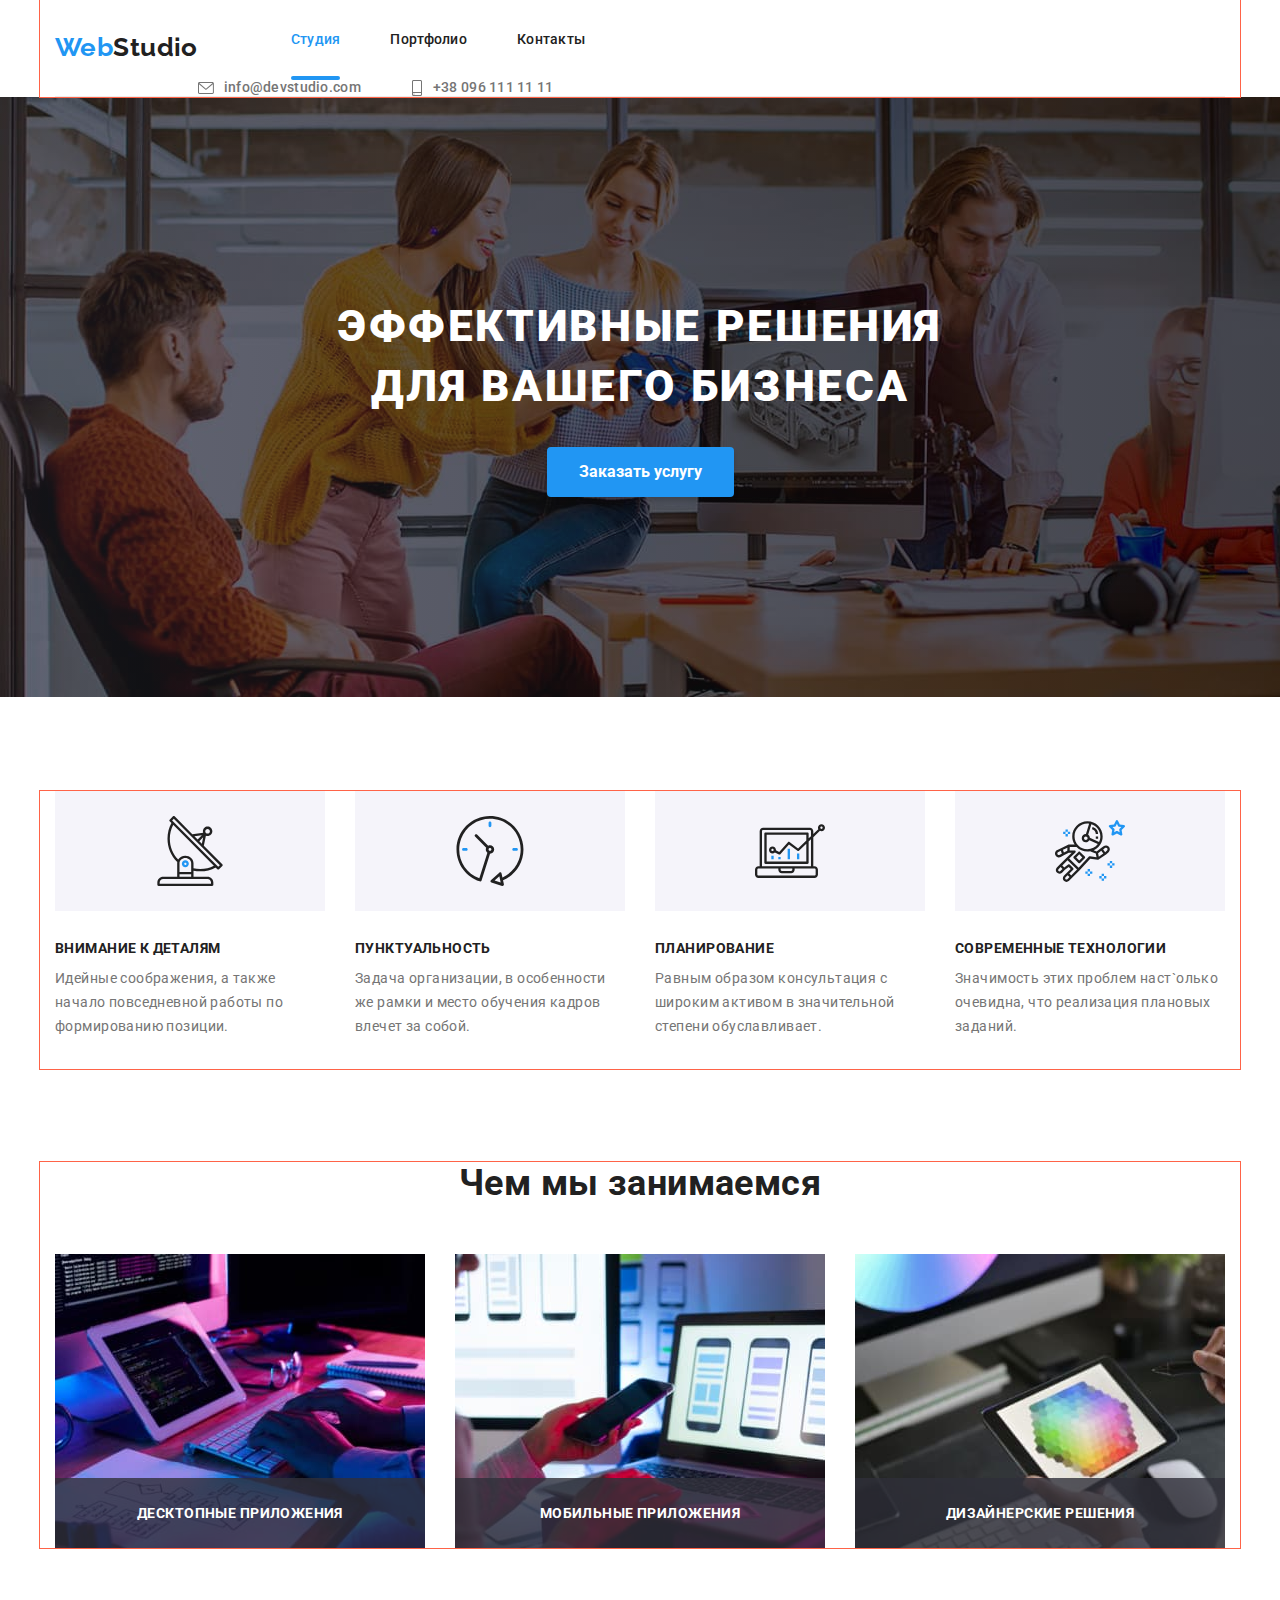
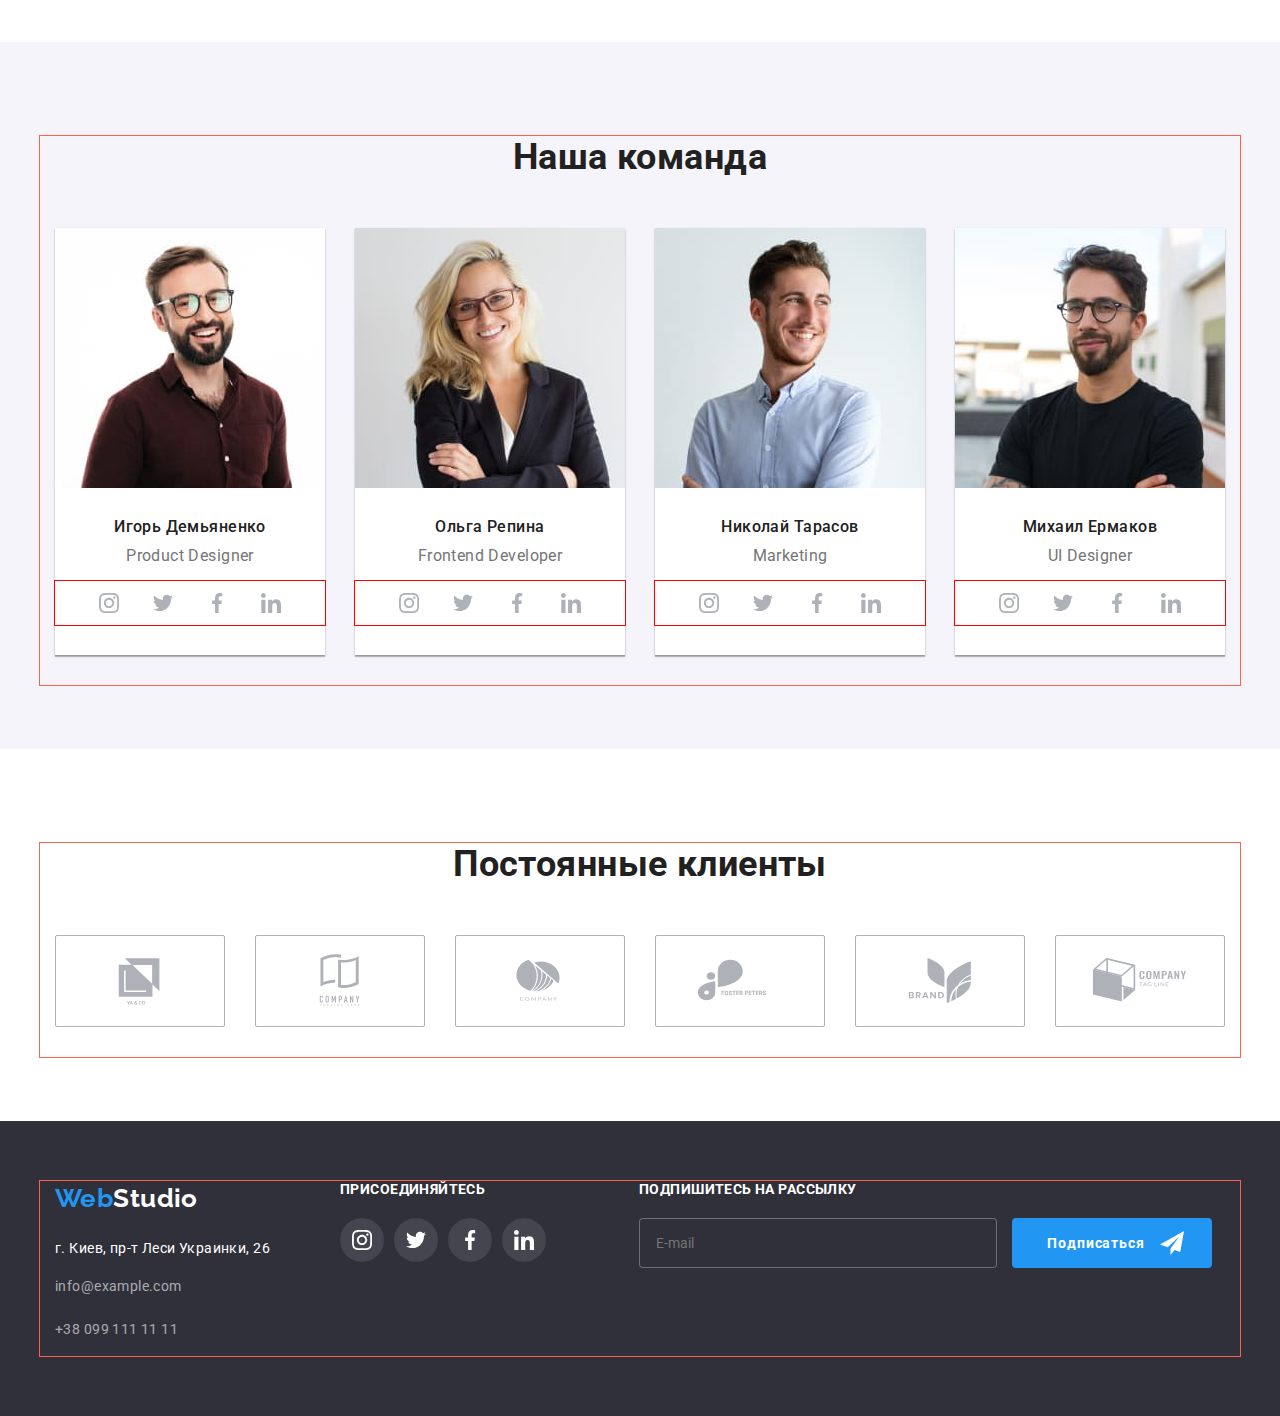
==== commit 62da692b: "header" ====
--- a/index.html
+++ b/index.html
@@ -23,14 +23,17 @@
       <div class="container">
         <nav class="main-nav">
           <a href="/" class="logo__basic"> Web<span class="logo__header">Studio</span> </a>
-         <button type="button" class="button-menu is-open" data-menu-button>
+         <button type="button"
+          class="button-menu is-open"
+          aria-expanded="false"
+          data-menu-button>
            <svg width="40" height="40" aria-label="Окно меню">
              <use class="icon-menu" href="./images/symbol-defs.svg#icon-menu"></use>
              <use class="icon-menu-close" href="./images/symbol-defs.svg#icon-close_menu"></use>
            </svg>
          </button>
-          <div class="menu-nav"> 
-            <ul class="site-nav">
+        <div class="menu-nav is-open" data-menu> 
+          <ul class="site-nav">
             <li class="site-nav__item">
               <a href="" class="site-nav__link site-nav__link--current">Студия</a>
             </li>
@@ -40,9 +43,9 @@
             <li class="site-nav__item">
               <a href="" class="site-nav__link">Контакты</a>
             </li>
-          </ul>
-          <ul class="contacts-nav">
-            <li class="contacts-nav__item">
+            </ul>
+            <ul class="contacts-nav">
+             <li class="contacts-nav__item">
               <a href="mailto:info@devstudio.com" class="contacts-nav__mail">
                 <svg class="contacts-nav__icon" width="16px" height="12px">
                   <use href="./images/symbol-defs.svg#icon-mail"></use>
--- a/css/main.min.css
+++ b/css/main.min.css
@@ -1,2 +1,2 @@
-html{-webkit-box-sizing:border-box;box-sizing:border-box}*,*::before,*::after{-webkit-box-sizing:inherit;box-sizing:inherit}body{background-color:#fff;color:#757575;font-family:Roboto, sans-serif;font-size:14px;line-height:1.71;letter-spacing:0.03em;outline:1px solid blue}body.modal-open{overflow:hidden}a{text-decoration:none}img{display:block;max-width:100%}ul{margin:0px;padding:0px;list-style:none}address{font:inherit}.container{margin-left:auto;margin-right:auto;padding-left:15px;padding-right:15px;outline:1px solid tomato}@media screen and (min-width: 480px){.container{width:480px}}@media screen and (min-width: 768px){.container{width:768px}}@media screen and (min-width: 1200px){.container{width:1200px}}.section__title-none{position:absolute;width:1px;height:1px;margin:-1px;border:0;padding:0;white-space:nowrap;-webkit-clip-path:inset(100%);clip-path:inset(100%);clip:rect(0 0 0 0);overflow:hidden}.section__title{margin-top:0;margin-bottom:30px;color:#212121;font-weight:700;font-size:28px;line-height:1.17;text-align:center}@media screen and (min-width: 1200px){.section__title{margin-bottom:50px;font-weight:700;font-size:36px}}.main-nav{display:-webkit-box;display:-ms-flexbox;display:flex;-webkit-box-align:center;-ms-flex-align:center;align-items:center;border-bottom:1px solid #ececec}.logo__basic{color:#2196f3;font-family:Raleway, sans-serif;font-weight:700;font-size:26px;line-height:1.17}.logo__header{color:#212121;font-family:Raleway, sans-serif;font-weight:700;font-size:26px;line-height:1.38}.menu-nav{display:-webkit-box;display:-ms-flexbox;display:flex;-webkit-box-align:center;-ms-flex-align:center;align-items:center}.site-nav{display:-webkit-box;display:-ms-flexbox;display:flex;margin-left:93px;font-weight:500;font-size:14px;line-height:1.14;letter-spacing:0.02em}.site-nav__item{position:relative}.site-nav__item:not(:last-child){margin-right:50px}.site-nav__link{display:block;padding-top:32px;padding-bottom:32px;color:#212121;-webkit-transition:color 250ms cubic-bezier(0.4, 0, 0.2, 1);transition:color 250ms cubic-bezier(0.4, 0, 0.2, 1)}.site-nav__link:hover,.site-nav__link:focus{color:#2196f3}.site-nav__link--current{color:#2196f3}.site-nav__link--current::after{content:'';position:absolute;bottom:0;left:0;display:block;width:100%;height:4px;border-radius:2px;background-color:#2196f3}.contacts-nav{display:-webkit-box;display:-ms-flexbox;display:flex;margin-left:auto;font-weight:500;font-size:14px;line-height:1.14;letter-spacing:0.02em}.contacts-nav__item:not(:last-child){margin-right:50px}.contacts-nav__mail{display:-webkit-box;display:-ms-flexbox;display:flex;-webkit-box-align:center;-ms-flex-align:center;align-items:center;color:#757575;font-weight:500;font-size:14px;line-height:1.14;letter-spacing:0.02em;-webkit-transition:color 250ms cubic-bezier(0.4, 0, 0.2, 1);transition:color 250ms cubic-bezier(0.4, 0, 0.2, 1)}.contacts-nav__mail:hover,.contacts-nav__mail:focus{color:#2196f3}.contacts-nav__icon{fill:currentColor;margin-right:10px;-webkit-box-align:center;-ms-flex-align:center;align-items:center;-webkit-transition:fill 250ms cubic-bezier(0.4, 0, 0.2, 1);transition:fill 250ms cubic-bezier(0.4, 0, 0.2, 1)}.contacts-nav__tel{display:-webkit-box;display:-ms-flexbox;display:flex;-webkit-box-align:center;-ms-flex-align:center;align-items:center;color:#757575;font-weight:500;font-size:14px;line-height:1.14;letter-spacing:0.02em;-webkit-transition:color 250ms cubic-bezier(0.4, 0, 0.2, 1);transition:color 250ms cubic-bezier(0.4, 0, 0.2, 1)}.contacts-nav__tel:hover,.contacts-nav__tel:focus{color:#2196f3}.main-nav{display:-webkit-box;display:-ms-flexbox;display:flex;-webkit-box-align:center;-ms-flex-align:center;align-items:center;border-bottom:1px solid #ececec}.logo__basic{color:#2196f3;font-family:Raleway, sans-serif;font-weight:700;font-size:26px;line-height:1.17}.logo__header{color:#212121;font-family:Raleway, sans-serif;font-weight:700;font-size:26px;line-height:1.38}.menu-nav{display:-webkit-box;display:-ms-flexbox;display:flex;-webkit-box-align:center;-ms-flex-align:center;align-items:center}.site-nav{display:-webkit-box;display:-ms-flexbox;display:flex;margin-left:93px;font-weight:500;font-size:14px;line-height:1.14;letter-spacing:0.02em}.site-nav__item{position:relative}.site-nav__item:not(:last-child){margin-right:50px}.site-nav__link{display:block;padding-top:32px;padding-bottom:32px;color:#212121;-webkit-transition:color 250ms cubic-bezier(0.4, 0, 0.2, 1);transition:color 250ms cubic-bezier(0.4, 0, 0.2, 1)}.site-nav__link:hover,.site-nav__link:focus{color:#2196f3}.site-nav__link--current{color:#2196f3}.site-nav__link--current::after{content:'';position:absolute;bottom:0;left:0;display:block;width:100%;height:4px;border-radius:2px;background-color:#2196f3}.contacts-nav{display:-webkit-box;display:-ms-flexbox;display:flex;margin-left:auto;font-weight:500;font-size:14px;line-height:1.14;letter-spacing:0.02em}.contacts-nav__item:not(:last-child){margin-right:50px}.contacts-nav__mail{display:-webkit-box;display:-ms-flexbox;display:flex;-webkit-box-align:center;-ms-flex-align:center;align-items:center;color:#757575;font-weight:500;font-size:14px;line-height:1.14;letter-spacing:0.02em;-webkit-transition:color 250ms cubic-bezier(0.4, 0, 0.2, 1);transition:color 250ms cubic-bezier(0.4, 0, 0.2, 1)}.contacts-nav__mail:hover,.contacts-nav__mail:focus{color:#2196f3}.contacts-nav__icon{fill:currentColor;margin-right:10px;-webkit-box-align:center;-ms-flex-align:center;align-items:center;-webkit-transition:fill 250ms cubic-bezier(0.4, 0, 0.2, 1);transition:fill 250ms cubic-bezier(0.4, 0, 0.2, 1)}.contacts-nav__tel{display:-webkit-box;display:-ms-flexbox;display:flex;-webkit-box-align:center;-ms-flex-align:center;align-items:center;color:#757575;font-weight:500;font-size:14px;line-height:1.14;letter-spacing:0.02em;-webkit-transition:color 250ms cubic-bezier(0.4, 0, 0.2, 1);transition:color 250ms cubic-bezier(0.4, 0, 0.2, 1)}.contacts-nav__tel:hover,.contacts-nav__tel:focus{color:#2196f3}.hero{text-align:center;padding-top:118px;padding-bottom:118px;max-width:1600px;height:400px;background-image:-webkit-gradient(linear, left top, right top, from(rgba(47,48,58,0.4)), to(rgba(0,0,0,0.5))),url(../images/hero.jpg);background-image:linear-gradient(to right, rgba(47,48,58,0.4), rgba(0,0,0,0.5)),url(../images/hero.jpg);margin:0 auto}@media screen and (min-width: 1200px){.hero{padding-top:200px;padding-bottom:200px;height:600px}}.hero__title{margin-top:0;margin-bottom:30px;color:#fff;font-weight:900;font-size:26px;line-height:1.62;letter-spacing:0.06em}@media screen and (min-width: 1200px){.hero__title{font-size:44px;line-height:1.36}}.hero__button{display:inline-block;border-radius:4px;border:#2196f3;-webkit-box-shadow:0px 4px 4px rgba(0,0,0,0.15);box-shadow:0px 4px 4px rgba(0,0,0,0.15);padding:10px 32px;color:#fff;background-color:#2196f3;font-family:Roboto;font-weight:700;font-size:16px;line-height:1.88;text-align:center}.modal{display:inline-block;position:fixed;top:0;left:0;width:100%;height:100%;padding:93px 15px 94px 15px;z-index:999;background-color:rgba(0,0,0,0.2);opacity:1}@media screen and (min-width: 768px){.modal{padding:0;visibility:visible;-webkit-transition:opacity 250ms cubic-bezier(0.4, 0, 0.2, 1),visibility 250ms cubic-bezier(0.4, 0, 0.2, 1);transition:opacity 250ms cubic-bezier(0.4, 0, 0.2, 1),visibility 250ms cubic-bezier(0.4, 0, 0.2, 1)}}.modal__is-hidden{opacity:0;visibility:hidden;pointer-events:none}.modal__dialog{position:relative;max-width:450px;height:609px;padding:40px;background-color:#fff}@media screen and (min-width: 768px){.modal__dialog{top:50%;left:50%;width:528px;height:581px;-webkit-transform:translate(-50%, -50%) scale(1);transform:translate(-50%, -50%) scale(1);-webkit-transition:-webkit-transform 250ms cubic-bezier(0.4, 0, 0.2, 1);transition:-webkit-transform 250ms cubic-bezier(0.4, 0, 0.2, 1);transition:transform 250ms cubic-bezier(0.4, 0, 0.2, 1);transition:transform 250ms cubic-bezier(0.4, 0, 0.2, 1), -webkit-transform 250ms cubic-bezier(0.4, 0, 0.2, 1)}.modal__is-hidden .modal__dialog{-webkit-transform:translate(-50%, -50%) scale(0);transform:translate(-50%, -50%) scale(0)}}.modal__icon-close{position:absolute;top:8px;right:8px;padding:0;margin:0;border:none;width:30px;height:30px;border:1px solid rgba(0,0,0,0.1);border-radius:50%;background:none;-webkit-transition:fill 250ms cubic-bezier(0.4, 0, 0.2, 1);transition:fill 250ms cubic-bezier(0.4, 0, 0.2, 1)}.modal__icon-close:focus,.modal__icon-close:hover{fill:#2196f3}.modal__icon{position:absolute;top:5px;right:5px;background-color:#fff}.modal__title{font-weight:700;font-size:20px;line-height:1.5;letter-spacing:0.03em;margin:0 0 10px 0;color:#212121;text-align:center}@media screen and (min-width: 1200px){.modal__title{line-height:1.172}}.modal__form{margin:0;padding:0}.modal__field{margin-bottom:8px}.modal__label{display:block;text-align:left;margin:0;padding:0;font-size:12px}.modal__input{position:relative}.modal__input:focus-within>.modal__input-icon{border:1px solid #2196f3}.modal__pic{position:absolute;display:inline-block;top:50%;left:12px;-webkit-transform:translateY(-50%);transform:translateY(-50%)}.modal__input-icon{width:100%;height:40px;padding-left:42px;border:1px solid rgba(33,33,33,0.2);border-radius:4px;-webkit-transition:fill 250ms cubic-bezier(0.4, 0, 0.2, 1);transition:fill 250ms cubic-bezier(0.4, 0, 0.2, 1);outline:none}.modal__input:focus-within>.modal__input-icon{border:1px solid #2196f3}.modal__input-icon:focus+.modal__input-pic{fill:#2196f3}.modal__textarea{width:100%;padding:12px 16px;margin-bottom:16px;outline:none;resize:none;border:1px solid rgba(33,33,33,0.2);border-radius:4px;height:120px;font-size:12px;line-height:1.16;letter-spacing:0.01em}.modal__label:focus-within>.modal__textarea{border:1px solid #2196f3}.modal__textarea:focus{border:1px solid #2196f3}.modal__checkbox{margin-bottom:25px;font-size:14px}.modal__checkbox-label{display:-webkit-box;display:-ms-flexbox;display:flex;-webkit-box-align:center;-ms-flex-align:center;align-items:center;-webkit-box-pack:center;-ms-flex-pack:center;justify-content:center}.modal__checkbox-input{position:absolute;width:1px;height:1px;margin:-1px;border:0;padding:0;white-space:nowrap;-webkit-clip-path:inset(100%);clip-path:inset(100%);clip:rect(0 0 0 0);overflow:hidden}.modal__checkbox-mark{display:inline-block;margin-right:8px;width:16px;height:15px;border:2px solid #212121;border-radius:4px}.modal__checkbox-input:checked+.modal__checkbox-mark{background-color:#2196f3;background-image:url(../images/icon-check.svg);background-repeat:no-repeat;background-position:center;background-size:contain;border-color:#2196f3;background-origin:border-box}.modal__link{color:#2196f3;text-decoration:underline;padding-left:2px}.modal__button{width:200px;height:50px;-webkit-transition:background-color 250ms cubic-bezier(0.4, 0, 0.2, 1);transition:background-color 250ms cubic-bezier(0.4, 0, 0.2, 1)}.modal__button:focus{background-color:#188ce8}.plus__section{padding-top:60px;padding-bottom:60px}@media screen and (min-width: 1200px){.plus__section{padding-top:94px;padding-bottom:93px}}.plus__text{margin-top:0;margin-bottom:0}.plus__item{display:block}@media screen and (min-width: 768px){.plus__item{display:-webkit-box;display:-ms-flexbox;display:flex;-ms-flex-wrap:wrap;flex-wrap:wrap}}.plus__list{max-width:450px;margin-bottom:30px;width:100%}@media screen and (min-width: 768px){.plus__list{width:354px}.plus__list:not(:nth-child(2n)){margin-right:30px}}@media screen and (min-width: 1200px){.plus__list{width:270px}.plus__list:not(:last-child){margin-right:30px}}.plus__icon{display:-webkit-box;display:-ms-flexbox;display:flex;-webkit-box-align:center;-ms-flex-align:center;align-items:center;-webkit-box-pack:center;-ms-flex-pack:center;justify-content:center;width:100%;height:120px;margin-bottom:30px;background-color:#f5f4fa}.plus__title{color:#212121;font-weight:700;font-size:14px;line-height:1.14;text-align:center;margin-top:0;margin-bottom:10px}@media screen and (min-width: 768px){.plus__title{text-align:left}}.work__section{padding-bottom:94px}@media screen and (max-width: 1200px){.work__section{display:none}}.work__list{display:-webkit-box;display:-ms-flexbox;display:flex}.work__item:not(:last-child){margin-right:30px}.work__img{position:relative}.work__title{position:absolute;display:-webkit-box;display:-ms-flexbox;display:flex;-webkit-box-pack:center;-ms-flex-pack:center;justify-content:center;-webkit-box-align:center;-ms-flex-align:center;align-items:center;margin:0;padding:0;bottom:0;left:0;width:100%;height:70px;font-weight:700;font-size:14px;line-height:1.17;letter-spacing:0.03em;background-color:rgba(47,48,58,0.8);color:#fff}.team__section{padding-top:60px;padding-bottom:60px;background-color:#f5f4fa}@media screen and (min-width: 1200px){.team__section{padding-top:94px;padding-bottom:94px}}.team__main{display:block;margin-bottom:-30px}@media screen and (min-width: 768px){.team__main{display:-webkit-box;display:-ms-flexbox;display:flex;-ms-flex-wrap:wrap;flex-wrap:wrap}}.team__item{max-width:450px;width:100%;margin-bottom:30px}@media screen and (min-width: 768px){.team__item{width:354px}.team__item:nth-child(odd){margin-right:30px}}@media screen and (min-width: 1200px){.team__item{width:calc((100% - 3 * 30px) / 4);-webkit-box-shadow:0px 1px 3px rgba(0,0,0,0.12),0px 1px 1px rgba(0,0,0,0.14),0px 2px 1px rgba(0,0,0,0.2);box-shadow:0px 1px 3px rgba(0,0,0,0.12),0px 1px 1px rgba(0,0,0,0.14),0px 2px 1px rgba(0,0,0,0.2)}.team__item:nth-child(odd){margin-right:0}.team__item:not(:last-child){margin-right:30px}}.team__card{padding-top:30px;padding-bottom:24px;background-color:#fff}@media screen and (min-width: 1200px){.team__card{padding-bottom:30px}}.team__title{margin-top:0;margin-bottom:10px;text-align:center;color:#212121;font-weight:500;font-size:16px;line-height:1.17}.team__text{margin-top:0;margin-bottom:16px;text-align:center;font-weight:400;font-size:16px;line-height:1.17}.team__icon{display:-webkit-box;display:-ms-flexbox;display:flex;-webkit-box-pack:justify;-ms-flex-pack:justify;justify-content:space-between;padding-left:122px;padding-right:122px;list-style:none;width:100%;outline:1px solid red}@media screen and (min-width: 768px){.team__icon{padding-left:74px;padding-right:74px}}@media screen and (min-width: 1200px){.team__icon{padding-left:32px;padding-right:32px}}.team__social{display:-webkit-box;display:-ms-flexbox;display:flex;-webkit-box-align:center;-ms-flex-align:center;align-items:center;-webkit-box-pack:center;-ms-flex-pack:center;justify-content:center;width:44px;height:44px;fill:#afb1b8;background:#fff;-webkit-transition:fill 250ms cubic-bezier(0.4, 0, 0.2, 1),background-color 250ms cubic-bezier(0.4, 0, 0.2, 1),border-radius 250ms cubic-bezier(0.4, 0, 0.2, 1);transition:fill 250ms cubic-bezier(0.4, 0, 0.2, 1),background-color 250ms cubic-bezier(0.4, 0, 0.2, 1),border-radius 250ms cubic-bezier(0.4, 0, 0.2, 1)}.team__social:hover,.team__social:focus{fill:#fff;background-color:#2196f3;border-radius:50%}.clients{padding-top:60px;padding-bottom:60px}@media screen and (min-width: 1200px){.clients{padding-top:94px;padding-bottom:94px}}.clients__title{display:-webkit-box;display:-ms-flexbox;display:flex;-ms-flex-wrap:wrap;flex-wrap:wrap;margin-bottom:-30px}@media screen and (min-width: 1200px){.clients__title{-webkit-box-pack:justify;-ms-flex-pack:justify;justify-content:space-between}}.clients__card{display:-webkit-inline-box;display:-ms-inline-flexbox;display:inline-flex;-webkit-box-pack:justify;-ms-flex-pack:justify;justify-content:space-between;padding:0;margin-bottom:30px}.clients__card:nth-child(odd){margin-right:30px}@media screen and (min-width: 768px){.clients__card:nth-child(odd){margin-right:0}.clients__card:not(:nth-child(3n)){margin-right:30px}}@media screen and (min-width: 1200px){.clients__card:not(:nth-child(3n)){margin-right:0}.clients__card:not(:last-child){margin-right:30px}}.clients__log{display:-webkit-box;display:-ms-flexbox;display:flex;-webkit-box-align:center;-ms-flex-align:center;align-items:center;-webkit-box-pack:center;-ms-flex-pack:center;justify-content:center;width:210px;height:92px;border:1px solid #afb1b8;border-radius:2px;fill:#afb1b8;-webkit-transition:fill 250ms cubic-bezier(0.4, 0, 0.2, 1),border 250ms cubic-bezier(0.4, 0, 0.2, 1);transition:fill 250ms cubic-bezier(0.4, 0, 0.2, 1),border 250ms cubic-bezier(0.4, 0, 0.2, 1)}.clients__log:hover,.clients__log:focus{fill:#2196f3;border:1px solid #2196f3}@media screen and (min-width: 768px){.clients__log{width:226px}}@media screen and (min-width: 1200px){.clients__log{width:170px;margin-bottom:0}}.footer__nav{background-color:#2f303a;padding-top:60px;padding-bottom:60px}.footer__contact{display:block}@media screen and (min-width: 768px){.footer__contact{display:-webkit-inline-box;display:-ms-inline-flexbox;display:inline-flex}}.footer__mobile{margin:0 auto}.logo__footer{color:#fff;font-family:Raleway, sans-serif;font-weight:700;font-size:26px;line-height:1.38;padding-bottom:20px}.adress__navigator{margin-left:auto;margin-right:auto}@media screen and (min-width: 1200px){.adress__navigator{padding-right:70px}}.adress__nav{padding-bottom:9px}.adress__map{color:#fff;font-weight:400;font-size:14px;line-height:1.71;letter-spacing:0.03em}.adress__mail{color:rgba(255,255,255,0.6);font-weight:400;font-size:14px;line-height:2.42;letter-spacing:0.03em}.adress__tel{color:rgba(255,255,255,0.6);font-weight:400;font-size:14px;line-height:2.42;letter-spacing:0.03em}.social-network__title{color:#fff;font-weight:700;font-size:14px;line-height:1.17;padding-bottom:20px;margin:0;padding-top:0}.social-network__icon{display:-webkit-inline-box;display:-ms-inline-flexbox;display:inline-flex}.social-network__list:not(:last-child){margin-right:10px}.social-network__link{width:44px;height:44px;background-color:rgba(255,255,255,0.1);border-radius:50%;display:-webkit-box;display:-ms-flexbox;display:flex;-webkit-box-align:center;-ms-flex-align:center;align-items:center;-webkit-box-pack:center;-ms-flex-pack:center;justify-content:center;-webkit-transition:background-color 250ms cubic-bezier(0.4, 0, 0.2, 1);transition:background-color 250ms cubic-bezier(0.4, 0, 0.2, 1)}.social-network__link:hover,.social-network__link:focus{background-color:#2196f3}.social-network__link--color{fill:#fff}.form-footer{margin-left:93px}.form-footer__input{display:-webkit-inline-box;display:-ms-inline-flexbox;display:inline-flex;border:1px solid rgba(255,255,255,0.3);width:358px;height:50px;border-radius:4px;padding-left:16px;background-color:#2f303a;color:rgba(255,255,255,0.6)}.form-footer__button{width:12.5rem;height:3.125rem;margin-left:12px;padding-right:62px;padding-left:29px;position:relative;background-color:#2196f3;border-radius:0.25rem;border:#2196f3;color:#fff;font-weight:16px;font-weight:700;line-height:1.875;letter-spacing:0.06em}.form-footer__icon{position:absolute;top:50%;right:28px;fill:#fff;-webkit-box-align:center;-ms-flex-align:center;align-items:center;-webkit-transform:translateY(-50%);transform:translateY(-50%)}.portfolio-main{padding:94px 0}.button-navigation{display:-webkit-box;display:-ms-flexbox;display:flex;-webkit-box-pack:center;-ms-flex-pack:center;justify-content:center;margin-bottom:50px}.button-navigation__list:not(:last-child){margin-right:8px}.button-navigation__filter{font-family:Roboto, sans-serif;font-weight:500;font-size:16px;line-height:1.62;text-align:center;border-radius:4px;padding:6px 22px 6px 22px;color:#212121;background-color:#f5f4fa;-webkit-transition:color 250ms cubic-bezier(0.4, 0, 0.2, 1),background-color 250ms cubic-bezier(0.4, 0, 0.2, 1);transition:color 250ms cubic-bezier(0.4, 0, 0.2, 1),background-color 250ms cubic-bezier(0.4, 0, 0.2, 1)}.button-navigation__filter:hover,.button-navigation__filter:focus{color:#fff;background-color:#2196f3}.portfolio{display:-webkit-box;display:-ms-flexbox;display:flex;-ms-flex-wrap:wrap;flex-wrap:wrap}.portfolio__card:not(:nth-child(3n)){width:calc((100% - 60px) / 3);margin-right:30px}.portfolio__card:not(:nth-last-child(-n+3)){margin-bottom:30px;-webkit-transition:-webkit-box-shadow 250ms cubic-bezier(0.4, 0, 0.2, 1);transition:-webkit-box-shadow 250ms cubic-bezier(0.4, 0, 0.2, 1);transition:box-shadow 250ms cubic-bezier(0.4, 0, 0.2, 1);transition:box-shadow 250ms cubic-bezier(0.4, 0, 0.2, 1), -webkit-box-shadow 250ms cubic-bezier(0.4, 0, 0.2, 1)}.portfolio__card:hover,.portfolio__card:focus{-webkit-box-shadow:0px 1px 1px rgba(0,0,0,0.12),0px 4px 4px rgba(0,0,0,0.06),1px 4px 6px rgba(0,0,0,0.16);box-shadow:0px 1px 1px rgba(0,0,0,0.12),0px 4px 4px rgba(0,0,0,0.06),1px 4px 6px rgba(0,0,0,0.16)}.portfolio__title{margin-bottom:4px;margin-top:0;color:#212121;font-weight:700;font-size:18px;line-height:2;letter-spacing:0.06em}.portfolio__desc{margin:0;font-family:Roboto, sans-serif;font-weight:400;font-size:16px;line-height:1.88;color:#757575}.portfolio__nav{padding:20px 24px 20px 24px;border-left:1px solid #eeeeee;border-right:1px solid #eeeeee;border-bottom:1px solid #eeeeee}.portfolio__img{position:relative;overflow:hidden}.portfolio__img::before{display:block;content:'';position:absolute;top:0;left:0;width:100%;height:100%;background-color:rgba(33,150,243,0.9);opacity:0;-webkit-transform:translateY(100%);transform:translateY(100%);-webkit-transition:-webkit-transform 250ms cubic-bezier(0.4, 0, 0.2, 1);transition:-webkit-transform 250ms cubic-bezier(0.4, 0, 0.2, 1);transition:transform 250ms cubic-bezier(0.4, 0, 0.2, 1);transition:transform 250ms cubic-bezier(0.4, 0, 0.2, 1), -webkit-transform 250ms cubic-bezier(0.4, 0, 0.2, 1)}.portfolio__card:hover .portfolio__img::before{-webkit-transform:translateY(0);transform:translateY(0);opacity:1}.portfolio__text{position:absolute;top:0;left:0;margin:0;padding:62px 24px;font-weight:400;font-size:18px;line-height:1.55;letter-spacing:0.03em;color:#fff;opacity:0;-webkit-transform:translateY(100%);transform:translateY(100%);-webkit-transition:-webkit-transform 250ms cubic-bezier(0.4, 0, 0.2, 1);transition:-webkit-transform 250ms cubic-bezier(0.4, 0, 0.2, 1);transition:transform 250ms cubic-bezier(0.4, 0, 0.2, 1);transition:transform 250ms cubic-bezier(0.4, 0, 0.2, 1), -webkit-transform 250ms cubic-bezier(0.4, 0, 0.2, 1)}.portfolio__card:hover .portfolio__text{opacity:1;-webkit-transform:translateY(0);transform:translateY(0)}.button-menu{border:none;background-color:transparent}.button-menu.is-open .icon-menu-close{display:block}.button-menu.is-open .icon-menu{display:none}.icon-menu-close{display:none}
+html{-webkit-box-sizing:border-box;box-sizing:border-box}*,*::before,*::after{-webkit-box-sizing:inherit;box-sizing:inherit}body{background-color:#fff;color:#757575;font-family:Roboto, sans-serif;font-size:14px;line-height:1.71;letter-spacing:0.03em;outline:1px solid blue}body.modal-open{overflow:hidden}a{text-decoration:none}img{display:block;max-width:100%}ul{margin:0px;padding:0px;list-style:none}address{font:inherit}.container{position:relative;margin-left:auto;margin-right:auto;padding-left:15px;padding-right:15px;width:480px;outline:1px solid tomato}@media screen and (min-width: 480px){.container{width:480px}}@media screen and (min-width: 768px){.container{width:768px}}@media screen and (min-width: 1200px){.container{width:1200px}}.section__title-none{position:absolute;width:1px;height:1px;margin:-1px;border:0;padding:0;white-space:nowrap;-webkit-clip-path:inset(100%);clip-path:inset(100%);clip:rect(0 0 0 0);overflow:hidden}.section__title{margin-top:0;margin-bottom:30px;color:#212121;font-weight:700;font-size:28px;line-height:1.17;text-align:center}@media screen and (min-width: 1200px){.section__title{margin-bottom:50px;font-weight:700;font-size:36px}}.main-nav{display:block;border-bottom:1px solid #ececec}@media screen and (min-width: 768px){.main-nav{display:-webkit-box;display:-ms-flexbox;display:flex;-webkit-box-align:center;-ms-flex-align:center;align-items:center}}.logo__basic{color:#2196f3;font-family:Raleway, sans-serif;font-weight:700;font-size:26px;line-height:1.17}.logo__header{color:#212121;font-family:Raleway, sans-serif;font-weight:700;font-size:26px;line-height:1.38}.menu-nav{display:none}@media screen and (max-width: 767px){.menu-nav{position:absolute;top:100%;left:0%;width:100%;background-color:#fff}}@media screen and (min-width: 768px){.menu-nav{display:-webkit-box;display:-ms-flexbox;display:flex;-webkit-box-align:center;-ms-flex-align:center;align-items:center}}.menu-nav.is-open{display:block}.site-nav{display:block;margin-left:auto;margin-right:auto;font-weight:500;font-size:14px;line-height:1.14;letter-spacing:0.02em}@media screen and (min-width: 768px){.site-nav{display:-webkit-box;display:-ms-flexbox;display:flex;margin-left:93px}}.site-nav__item{position:relative}.site-nav__item:not(:last-child){margin-right:50px}.site-nav__link{display:block;padding-top:32px;padding-bottom:32px;color:#212121;-webkit-transition:color 250ms cubic-bezier(0.4, 0, 0.2, 1);transition:color 250ms cubic-bezier(0.4, 0, 0.2, 1)}.site-nav__link:hover,.site-nav__link:focus{color:#2196f3}.site-nav__link--current{color:#2196f3}.site-nav__link--current::after{content:'';position:absolute;bottom:0;left:0;display:block;width:100%;height:4px;border-radius:2px;background-color:#2196f3}.contacts-nav{display:block;margin-left:auto;margin-right:auto;font-weight:500;font-size:14px;line-height:1.14;letter-spacing:0.02em}@media screen and (min-width: 768px){.contacts-nav{display:-webkit-box;display:-ms-flexbox;display:flex;margin-left:auto;margin-left:0;margin-right:0}}.contacts-nav__item:not(:last-child){margin-right:50px}.contacts-nav__mail{display:block;color:#757575;font-weight:500;font-size:14px;line-height:1.14;letter-spacing:0.02em;-webkit-transition:color 250ms cubic-bezier(0.4, 0, 0.2, 1);transition:color 250ms cubic-bezier(0.4, 0, 0.2, 1)}@media screen and (min-width: 768px){.contacts-nav__mail{display:-webkit-box;display:-ms-flexbox;display:flex;-webkit-box-align:center;-ms-flex-align:center;align-items:center}}.contacts-nav__mail:hover,.contacts-nav__mail:focus{color:#2196f3}.contacts-nav__icon{fill:currentColor;margin-right:10px;-webkit-box-align:center;-ms-flex-align:center;align-items:center;-webkit-transition:fill 250ms cubic-bezier(0.4, 0, 0.2, 1);transition:fill 250ms cubic-bezier(0.4, 0, 0.2, 1)}.contacts-nav__tel{display:-webkit-box;display:-ms-flexbox;display:flex;-webkit-box-align:center;-ms-flex-align:center;align-items:center;color:#757575;font-weight:500;font-size:14px;line-height:1.14;letter-spacing:0.02em;-webkit-transition:color 250ms cubic-bezier(0.4, 0, 0.2, 1);transition:color 250ms cubic-bezier(0.4, 0, 0.2, 1)}.contacts-nav__tel:hover,.contacts-nav__tel:focus{color:#2196f3}.main-nav{display:block;border-bottom:1px solid #ececec}@media screen and (min-width: 768px){.main-nav{display:-webkit-box;display:-ms-flexbox;display:flex;-webkit-box-align:center;-ms-flex-align:center;align-items:center}}.logo__basic{color:#2196f3;font-family:Raleway, sans-serif;font-weight:700;font-size:26px;line-height:1.17}.logo__header{color:#212121;font-family:Raleway, sans-serif;font-weight:700;font-size:26px;line-height:1.38}.menu-nav{display:none}@media screen and (max-width: 767px){.menu-nav{position:absolute;top:100%;left:0%;width:100%;background-color:#fff}}@media screen and (min-width: 768px){.menu-nav{display:-webkit-box;display:-ms-flexbox;display:flex;-webkit-box-align:center;-ms-flex-align:center;align-items:center}}.menu-nav.is-open{display:block}.site-nav{display:block;margin-left:auto;margin-right:auto;font-weight:500;font-size:14px;line-height:1.14;letter-spacing:0.02em}@media screen and (min-width: 768px){.site-nav{display:-webkit-box;display:-ms-flexbox;display:flex;margin-left:93px}}.site-nav__item{position:relative}.site-nav__item:not(:last-child){margin-right:50px}.site-nav__link{display:block;padding-top:32px;padding-bottom:32px;color:#212121;-webkit-transition:color 250ms cubic-bezier(0.4, 0, 0.2, 1);transition:color 250ms cubic-bezier(0.4, 0, 0.2, 1)}.site-nav__link:hover,.site-nav__link:focus{color:#2196f3}.site-nav__link--current{color:#2196f3}.site-nav__link--current::after{content:'';position:absolute;bottom:0;left:0;display:block;width:100%;height:4px;border-radius:2px;background-color:#2196f3}.contacts-nav{display:block;margin-left:auto;margin-right:auto;font-weight:500;font-size:14px;line-height:1.14;letter-spacing:0.02em}@media screen and (min-width: 768px){.contacts-nav{display:-webkit-box;display:-ms-flexbox;display:flex;margin-left:auto;margin-left:0;margin-right:0}}.contacts-nav__item:not(:last-child){margin-right:50px}.contacts-nav__mail{display:block;color:#757575;font-weight:500;font-size:14px;line-height:1.14;letter-spacing:0.02em;-webkit-transition:color 250ms cubic-bezier(0.4, 0, 0.2, 1);transition:color 250ms cubic-bezier(0.4, 0, 0.2, 1)}@media screen and (min-width: 768px){.contacts-nav__mail{display:-webkit-box;display:-ms-flexbox;display:flex;-webkit-box-align:center;-ms-flex-align:center;align-items:center}}.contacts-nav__mail:hover,.contacts-nav__mail:focus{color:#2196f3}.contacts-nav__icon{fill:currentColor;margin-right:10px;-webkit-box-align:center;-ms-flex-align:center;align-items:center;-webkit-transition:fill 250ms cubic-bezier(0.4, 0, 0.2, 1);transition:fill 250ms cubic-bezier(0.4, 0, 0.2, 1)}.contacts-nav__tel{display:-webkit-box;display:-ms-flexbox;display:flex;-webkit-box-align:center;-ms-flex-align:center;align-items:center;color:#757575;font-weight:500;font-size:14px;line-height:1.14;letter-spacing:0.02em;-webkit-transition:color 250ms cubic-bezier(0.4, 0, 0.2, 1);transition:color 250ms cubic-bezier(0.4, 0, 0.2, 1)}.contacts-nav__tel:hover,.contacts-nav__tel:focus{color:#2196f3}.hero{text-align:center;padding-top:118px;padding-bottom:118px;max-width:1600px;height:400px;background-image:-webkit-gradient(linear, left top, right top, from(rgba(47,48,58,0.4)), to(rgba(0,0,0,0.5))),url(../images/hero.jpg);background-image:linear-gradient(to right, rgba(47,48,58,0.4), rgba(0,0,0,0.5)),url(../images/hero.jpg);margin:0 auto}@media screen and (min-width: 1200px){.hero{padding-top:200px;padding-bottom:200px;height:600px}}.hero__title{margin-top:0;margin-bottom:30px;color:#fff;font-weight:900;font-size:26px;line-height:1.62;letter-spacing:0.06em}@media screen and (min-width: 1200px){.hero__title{font-size:44px;line-height:1.36}}.hero__button{display:inline-block;border-radius:4px;border:#2196f3;-webkit-box-shadow:0px 4px 4px rgba(0,0,0,0.15);box-shadow:0px 4px 4px rgba(0,0,0,0.15);padding:10px 32px;color:#fff;background-color:#2196f3;font-family:Roboto;font-weight:700;font-size:16px;line-height:1.88;text-align:center}.modal{display:inline-block;position:fixed;top:0;left:0;width:100%;height:100%;padding:93px 15px 94px 15px;z-index:999;background-color:rgba(0,0,0,0.2);opacity:1}@media screen and (min-width: 768px){.modal{padding:0;visibility:visible;-webkit-transition:opacity 250ms cubic-bezier(0.4, 0, 0.2, 1),visibility 250ms cubic-bezier(0.4, 0, 0.2, 1);transition:opacity 250ms cubic-bezier(0.4, 0, 0.2, 1),visibility 250ms cubic-bezier(0.4, 0, 0.2, 1)}}.modal__is-hidden{opacity:0;visibility:hidden;pointer-events:none}.modal__dialog{position:relative;max-width:450px;height:609px;padding:40px;background-color:#fff;overflow-y:scroll}@media screen and (min-width: 768px){.modal__dialog{top:50%;left:50%;width:528px;height:581px;-webkit-transform:translate(-50%, -50%) scale(1);transform:translate(-50%, -50%) scale(1);-webkit-transition:-webkit-transform 250ms cubic-bezier(0.4, 0, 0.2, 1);transition:-webkit-transform 250ms cubic-bezier(0.4, 0, 0.2, 1);transition:transform 250ms cubic-bezier(0.4, 0, 0.2, 1);transition:transform 250ms cubic-bezier(0.4, 0, 0.2, 1), -webkit-transform 250ms cubic-bezier(0.4, 0, 0.2, 1)}.modal__is-hidden .modal__dialog{-webkit-transform:translate(-50%, -50%) scale(0);transform:translate(-50%, -50%) scale(0)}}.modal__icon-close{position:absolute;top:8px;right:8px;padding:0;margin:0;border:none;width:30px;height:30px;border:1px solid rgba(0,0,0,0.1);border-radius:50%;background:none;-webkit-transition:fill 250ms cubic-bezier(0.4, 0, 0.2, 1);transition:fill 250ms cubic-bezier(0.4, 0, 0.2, 1)}.modal__icon-close:focus,.modal__icon-close:hover{fill:#2196f3}.modal__icon{position:absolute;top:5px;right:5px;background-color:#fff}.modal__title{font-weight:700;font-size:20px;line-height:1.5;letter-spacing:0.03em;margin:0 0 10px 0;color:#212121;text-align:center}@media screen and (min-width: 1200px){.modal__title{line-height:1.172}}.modal__form{margin:0;padding:0}.modal__field{margin-bottom:8px}.modal__label{display:block;text-align:left;margin:0;padding:0;font-size:12px}.modal__input{position:relative}.modal__input:focus-within>.modal__input-icon{border:1px solid #2196f3}.modal__pic{position:absolute;display:inline-block;top:50%;left:12px;-webkit-transform:translateY(-50%);transform:translateY(-50%)}.modal__input-icon{width:100%;height:40px;padding-left:42px;border:1px solid rgba(33,33,33,0.2);border-radius:4px;-webkit-transition:fill 250ms cubic-bezier(0.4, 0, 0.2, 1);transition:fill 250ms cubic-bezier(0.4, 0, 0.2, 1);outline:none}.modal__input:focus-within>.modal__input-icon{border:1px solid #2196f3}.modal__input-icon:focus+.modal__input-pic{fill:#2196f3}.modal__textarea{width:100%;padding:12px 16px;margin-bottom:16px;outline:none;resize:none;border:1px solid rgba(33,33,33,0.2);border-radius:4px;height:120px;font-size:12px;line-height:1.16;letter-spacing:0.01em}.modal__label:focus-within>.modal__textarea{border:1px solid #2196f3}.modal__textarea:focus{border:1px solid #2196f3}.modal__checkbox{margin-bottom:25px;font-size:12px;font-weight:400;line-height:1.17}@media screen and (min-width: 768px){.modal__checkbox{font-size:14px;line-height:1.71}}.modal__checkbox-label{display:-webkit-box;display:-ms-flexbox;display:flex;-webkit-box-align:center;-ms-flex-align:center;align-items:center;-webkit-box-pack:center;-ms-flex-pack:center;justify-content:center}.modal__checkbox-input{position:absolute;width:1px;height:1px;margin:-1px;border:0;padding:0;white-space:nowrap;-webkit-clip-path:inset(100%);clip-path:inset(100%);clip:rect(0 0 0 0);overflow:hidden}.modal__checkbox-mark{display:inline-block;margin-right:8px;width:16px;height:15px;border:2px solid #212121;border-radius:4px}.modal__checkbox-input:checked+.modal__checkbox-mark{background-color:#2196f3;background-image:url(../images/icon-check.svg);background-repeat:no-repeat;background-position:center;background-size:contain;border-color:#2196f3;background-origin:border-box}.modal__link{color:#2196f3;text-decoration:underline;padding-left:2px}.modal__button{width:200px;height:50px;-webkit-transition:background-color 250ms cubic-bezier(0.4, 0, 0.2, 1);transition:background-color 250ms cubic-bezier(0.4, 0, 0.2, 1)}.modal__button:focus{background-color:#188ce8}.plus__section{padding-top:60px;padding-bottom:60px}@media screen and (min-width: 1200px){.plus__section{padding-top:94px;padding-bottom:93px}}.plus__text{margin-top:0;margin-bottom:0}.plus__item{display:block}@media screen and (min-width: 768px){.plus__item{display:-webkit-box;display:-ms-flexbox;display:flex;-ms-flex-wrap:wrap;flex-wrap:wrap}}.plus__list{max-width:450px;margin-bottom:30px;width:100%}@media screen and (min-width: 768px){.plus__list{width:354px}.plus__list:not(:nth-child(2n)){margin-right:30px}}@media screen and (min-width: 1200px){.plus__list{width:270px}.plus__list:not(:last-child){margin-right:30px}}.plus__icon{display:-webkit-box;display:-ms-flexbox;display:flex;-webkit-box-align:center;-ms-flex-align:center;align-items:center;-webkit-box-pack:center;-ms-flex-pack:center;justify-content:center;width:100%;height:120px;margin-bottom:30px;background-color:#f5f4fa}.plus__title{color:#212121;font-weight:700;font-size:14px;line-height:1.14;text-align:center;margin-top:0;margin-bottom:10px}@media screen and (min-width: 768px){.plus__title{text-align:left}}.work__section{padding-bottom:94px}@media screen and (max-width: 1200px){.work__section{display:none}}.work__list{display:-webkit-box;display:-ms-flexbox;display:flex}.work__item:not(:last-child){margin-right:30px}.work__img{position:relative}.work__title{position:absolute;display:-webkit-box;display:-ms-flexbox;display:flex;-webkit-box-pack:center;-ms-flex-pack:center;justify-content:center;-webkit-box-align:center;-ms-flex-align:center;align-items:center;margin:0;padding:0;bottom:0;left:0;width:100%;height:70px;font-weight:700;font-size:14px;line-height:1.17;letter-spacing:0.03em;background-color:rgba(47,48,58,0.8);color:#fff}.team__section{padding-top:60px;padding-bottom:60px;background-color:#f5f4fa}@media screen and (min-width: 1200px){.team__section{padding-top:94px;padding-bottom:94px}}.team__main{display:block;margin-bottom:-30px}@media screen and (min-width: 768px){.team__main{display:-webkit-box;display:-ms-flexbox;display:flex;-ms-flex-wrap:wrap;flex-wrap:wrap}}.team__item{max-width:450px;width:100%;margin-bottom:30px}@media screen and (min-width: 768px){.team__item{width:354px}.team__item:nth-child(odd){margin-right:30px}}@media screen and (min-width: 1200px){.team__item{width:calc((100% - 3 * 30px) / 4);-webkit-box-shadow:0px 1px 3px rgba(0,0,0,0.12),0px 1px 1px rgba(0,0,0,0.14),0px 2px 1px rgba(0,0,0,0.2);box-shadow:0px 1px 3px rgba(0,0,0,0.12),0px 1px 1px rgba(0,0,0,0.14),0px 2px 1px rgba(0,0,0,0.2)}.team__item:nth-child(odd){margin-right:0}.team__item:not(:last-child){margin-right:30px}}.team__card{padding-top:30px;padding-bottom:24px;background-color:#fff}@media screen and (min-width: 1200px){.team__card{padding-bottom:30px}}.team__title{margin-top:0;margin-bottom:10px;text-align:center;color:#212121;font-weight:500;font-size:16px;line-height:1.17}.team__text{margin-top:0;margin-bottom:16px;text-align:center;font-weight:400;font-size:16px;line-height:1.17}.team__icon{display:-webkit-box;display:-ms-flexbox;display:flex;-webkit-box-pack:justify;-ms-flex-pack:justify;justify-content:space-between;padding-left:122px;padding-right:122px;list-style:none;width:100%;outline:1px solid red}@media screen and (min-width: 768px){.team__icon{padding-left:74px;padding-right:74px}}@media screen and (min-width: 1200px){.team__icon{padding-left:32px;padding-right:32px}}.team__social{display:-webkit-box;display:-ms-flexbox;display:flex;-webkit-box-align:center;-ms-flex-align:center;align-items:center;-webkit-box-pack:center;-ms-flex-pack:center;justify-content:center;width:44px;height:44px;fill:#afb1b8;background:#fff;-webkit-transition:fill 250ms cubic-bezier(0.4, 0, 0.2, 1),background-color 250ms cubic-bezier(0.4, 0, 0.2, 1),border-radius 250ms cubic-bezier(0.4, 0, 0.2, 1);transition:fill 250ms cubic-bezier(0.4, 0, 0.2, 1),background-color 250ms cubic-bezier(0.4, 0, 0.2, 1),border-radius 250ms cubic-bezier(0.4, 0, 0.2, 1)}.team__social:hover,.team__social:focus{fill:#fff;background-color:#2196f3;border-radius:50%}.clients{padding-top:60px;padding-bottom:60px}@media screen and (min-width: 1200px){.clients{padding-top:94px;padding-bottom:94px}}.clients__title{display:-webkit-box;display:-ms-flexbox;display:flex;-ms-flex-wrap:wrap;flex-wrap:wrap;margin-bottom:-30px}@media screen and (min-width: 1200px){.clients__title{-webkit-box-pack:justify;-ms-flex-pack:justify;justify-content:space-between}}.clients__card{display:-webkit-inline-box;display:-ms-inline-flexbox;display:inline-flex;-webkit-box-pack:justify;-ms-flex-pack:justify;justify-content:space-between;padding:0;margin-bottom:30px}.clients__card:nth-child(odd){margin-right:30px}@media screen and (min-width: 768px){.clients__card:nth-child(odd){margin-right:0}.clients__card:not(:nth-child(3n)){margin-right:30px}}@media screen and (min-width: 1200px){.clients__card:not(:nth-child(3n)){margin-right:0}.clients__card:not(:last-child){margin-right:30px}}.clients__log{display:-webkit-box;display:-ms-flexbox;display:flex;-webkit-box-align:center;-ms-flex-align:center;align-items:center;-webkit-box-pack:center;-ms-flex-pack:center;justify-content:center;width:210px;height:92px;border:1px solid #afb1b8;border-radius:2px;fill:#afb1b8;-webkit-transition:fill 250ms cubic-bezier(0.4, 0, 0.2, 1),border 250ms cubic-bezier(0.4, 0, 0.2, 1);transition:fill 250ms cubic-bezier(0.4, 0, 0.2, 1),border 250ms cubic-bezier(0.4, 0, 0.2, 1)}.clients__log:hover,.clients__log:focus{fill:#2196f3;border:1px solid #2196f3}@media screen and (min-width: 768px){.clients__log{width:226px}}@media screen and (min-width: 1200px){.clients__log{width:170px;margin-bottom:0}}.footer__nav{background-color:#2f303a;padding-top:60px;padding-bottom:60px}.footer__contact{display:block}@media screen and (min-width: 768px){.footer__contact{display:-webkit-inline-box;display:-ms-inline-flexbox;display:inline-flex}}.footer__mobile{margin:0 auto}.logo__footer{color:#fff;font-family:Raleway, sans-serif;font-weight:700;font-size:26px;line-height:1.38;padding-bottom:20px}.adress__navigator{margin-left:auto;margin-right:auto}@media screen and (min-width: 1200px){.adress__navigator{padding-right:70px}}.adress__nav{padding-bottom:9px}.adress__map{color:#fff;font-weight:400;font-size:14px;line-height:1.71;letter-spacing:0.03em}.adress__mail{color:rgba(255,255,255,0.6);font-weight:400;font-size:14px;line-height:2.42;letter-spacing:0.03em}.adress__tel{color:rgba(255,255,255,0.6);font-weight:400;font-size:14px;line-height:2.42;letter-spacing:0.03em}.social-network__title{color:#fff;font-weight:700;font-size:14px;line-height:1.17;padding-bottom:20px;margin:0;padding-top:0}.social-network__icon{display:-webkit-inline-box;display:-ms-inline-flexbox;display:inline-flex}.social-network__list:not(:last-child){margin-right:10px}.social-network__link{width:44px;height:44px;background-color:rgba(255,255,255,0.1);border-radius:50%;display:-webkit-box;display:-ms-flexbox;display:flex;-webkit-box-align:center;-ms-flex-align:center;align-items:center;-webkit-box-pack:center;-ms-flex-pack:center;justify-content:center;-webkit-transition:background-color 250ms cubic-bezier(0.4, 0, 0.2, 1);transition:background-color 250ms cubic-bezier(0.4, 0, 0.2, 1)}.social-network__link:hover,.social-network__link:focus{background-color:#2196f3}.social-network__link--color{fill:#fff}.form-footer{margin-left:93px}.form-footer__input{display:-webkit-inline-box;display:-ms-inline-flexbox;display:inline-flex;border:1px solid rgba(255,255,255,0.3);width:358px;height:50px;border-radius:4px;padding-left:16px;background-color:#2f303a;color:rgba(255,255,255,0.6)}.form-footer__button{width:12.5rem;height:3.125rem;margin-left:12px;padding-right:62px;padding-left:29px;position:relative;background-color:#2196f3;border-radius:0.25rem;border:#2196f3;color:#fff;font-weight:16px;font-weight:700;line-height:1.875;letter-spacing:0.06em}.form-footer__icon{position:absolute;top:50%;right:28px;fill:#fff;-webkit-box-align:center;-ms-flex-align:center;align-items:center;-webkit-transform:translateY(-50%);transform:translateY(-50%)}.portfolio-main{padding:94px 0}.button-navigation{display:-webkit-box;display:-ms-flexbox;display:flex;-webkit-box-pack:center;-ms-flex-pack:center;justify-content:center;margin-bottom:50px}.button-navigation__list:not(:last-child){margin-right:8px}.button-navigation__filter{font-family:Roboto, sans-serif;font-weight:500;font-size:16px;line-height:1.62;text-align:center;border-radius:4px;padding:6px 22px 6px 22px;color:#212121;background-color:#f5f4fa;-webkit-transition:color 250ms cubic-bezier(0.4, 0, 0.2, 1),background-color 250ms cubic-bezier(0.4, 0, 0.2, 1);transition:color 250ms cubic-bezier(0.4, 0, 0.2, 1),background-color 250ms cubic-bezier(0.4, 0, 0.2, 1)}.button-navigation__filter:hover,.button-navigation__filter:focus{color:#fff;background-color:#2196f3}.portfolio{display:-webkit-box;display:-ms-flexbox;display:flex;-ms-flex-wrap:wrap;flex-wrap:wrap}.portfolio__card:not(:nth-child(3n)){width:calc((100% - 60px) / 3);margin-right:30px}.portfolio__card:not(:nth-last-child(-n+3)){margin-bottom:30px;-webkit-transition:-webkit-box-shadow 250ms cubic-bezier(0.4, 0, 0.2, 1);transition:-webkit-box-shadow 250ms cubic-bezier(0.4, 0, 0.2, 1);transition:box-shadow 250ms cubic-bezier(0.4, 0, 0.2, 1);transition:box-shadow 250ms cubic-bezier(0.4, 0, 0.2, 1), -webkit-box-shadow 250ms cubic-bezier(0.4, 0, 0.2, 1)}.portfolio__card:hover,.portfolio__card:focus{-webkit-box-shadow:0px 1px 1px rgba(0,0,0,0.12),0px 4px 4px rgba(0,0,0,0.06),1px 4px 6px rgba(0,0,0,0.16);box-shadow:0px 1px 1px rgba(0,0,0,0.12),0px 4px 4px rgba(0,0,0,0.06),1px 4px 6px rgba(0,0,0,0.16)}.portfolio__title{margin-bottom:4px;margin-top:0;color:#212121;font-weight:700;font-size:18px;line-height:2;letter-spacing:0.06em}.portfolio__desc{margin:0;font-family:Roboto, sans-serif;font-weight:400;font-size:16px;line-height:1.88;color:#757575}.portfolio__nav{padding:20px 24px 20px 24px;border-left:1px solid #eeeeee;border-right:1px solid #eeeeee;border-bottom:1px solid #eeeeee}.portfolio__img{position:relative;overflow:hidden}.portfolio__img::before{display:block;content:'';position:absolute;top:0;left:0;width:100%;height:100%;background-color:rgba(33,150,243,0.9);opacity:0;-webkit-transform:translateY(100%);transform:translateY(100%);-webkit-transition:-webkit-transform 250ms cubic-bezier(0.4, 0, 0.2, 1);transition:-webkit-transform 250ms cubic-bezier(0.4, 0, 0.2, 1);transition:transform 250ms cubic-bezier(0.4, 0, 0.2, 1);transition:transform 250ms cubic-bezier(0.4, 0, 0.2, 1), -webkit-transform 250ms cubic-bezier(0.4, 0, 0.2, 1)}.portfolio__card:hover .portfolio__img::before{-webkit-transform:translateY(0);transform:translateY(0);opacity:1}.portfolio__text{position:absolute;top:0;left:0;margin:0;padding:62px 24px;font-weight:400;font-size:18px;line-height:1.55;letter-spacing:0.03em;color:#fff;opacity:0;-webkit-transform:translateY(100%);transform:translateY(100%);-webkit-transition:-webkit-transform 250ms cubic-bezier(0.4, 0, 0.2, 1);transition:-webkit-transform 250ms cubic-bezier(0.4, 0, 0.2, 1);transition:transform 250ms cubic-bezier(0.4, 0, 0.2, 1);transition:transform 250ms cubic-bezier(0.4, 0, 0.2, 1), -webkit-transform 250ms cubic-bezier(0.4, 0, 0.2, 1)}.portfolio__card:hover .portfolio__text{opacity:1;-webkit-transform:translateY(0);transform:translateY(0)}.button-menu{position:absolute;top:0;right:0;border:none;background-color:transparent}.button-menu.is-open .icon-menu-close{display:block}.button-menu.is-open .icon-menu{display:none}@media screen and (min-width: 768px){.button-menu{display:none}}.button-menu:hover .icon-menu-close,.button-menu:focus .icon-menu-close{fill:#2196f3}.button-menu:hover .icon-menu,.button-menu:focus .icon-menu{fill:#2196f3}.icon-menu-close{display:none}
 /*# sourceMappingURL=main.min.css.map */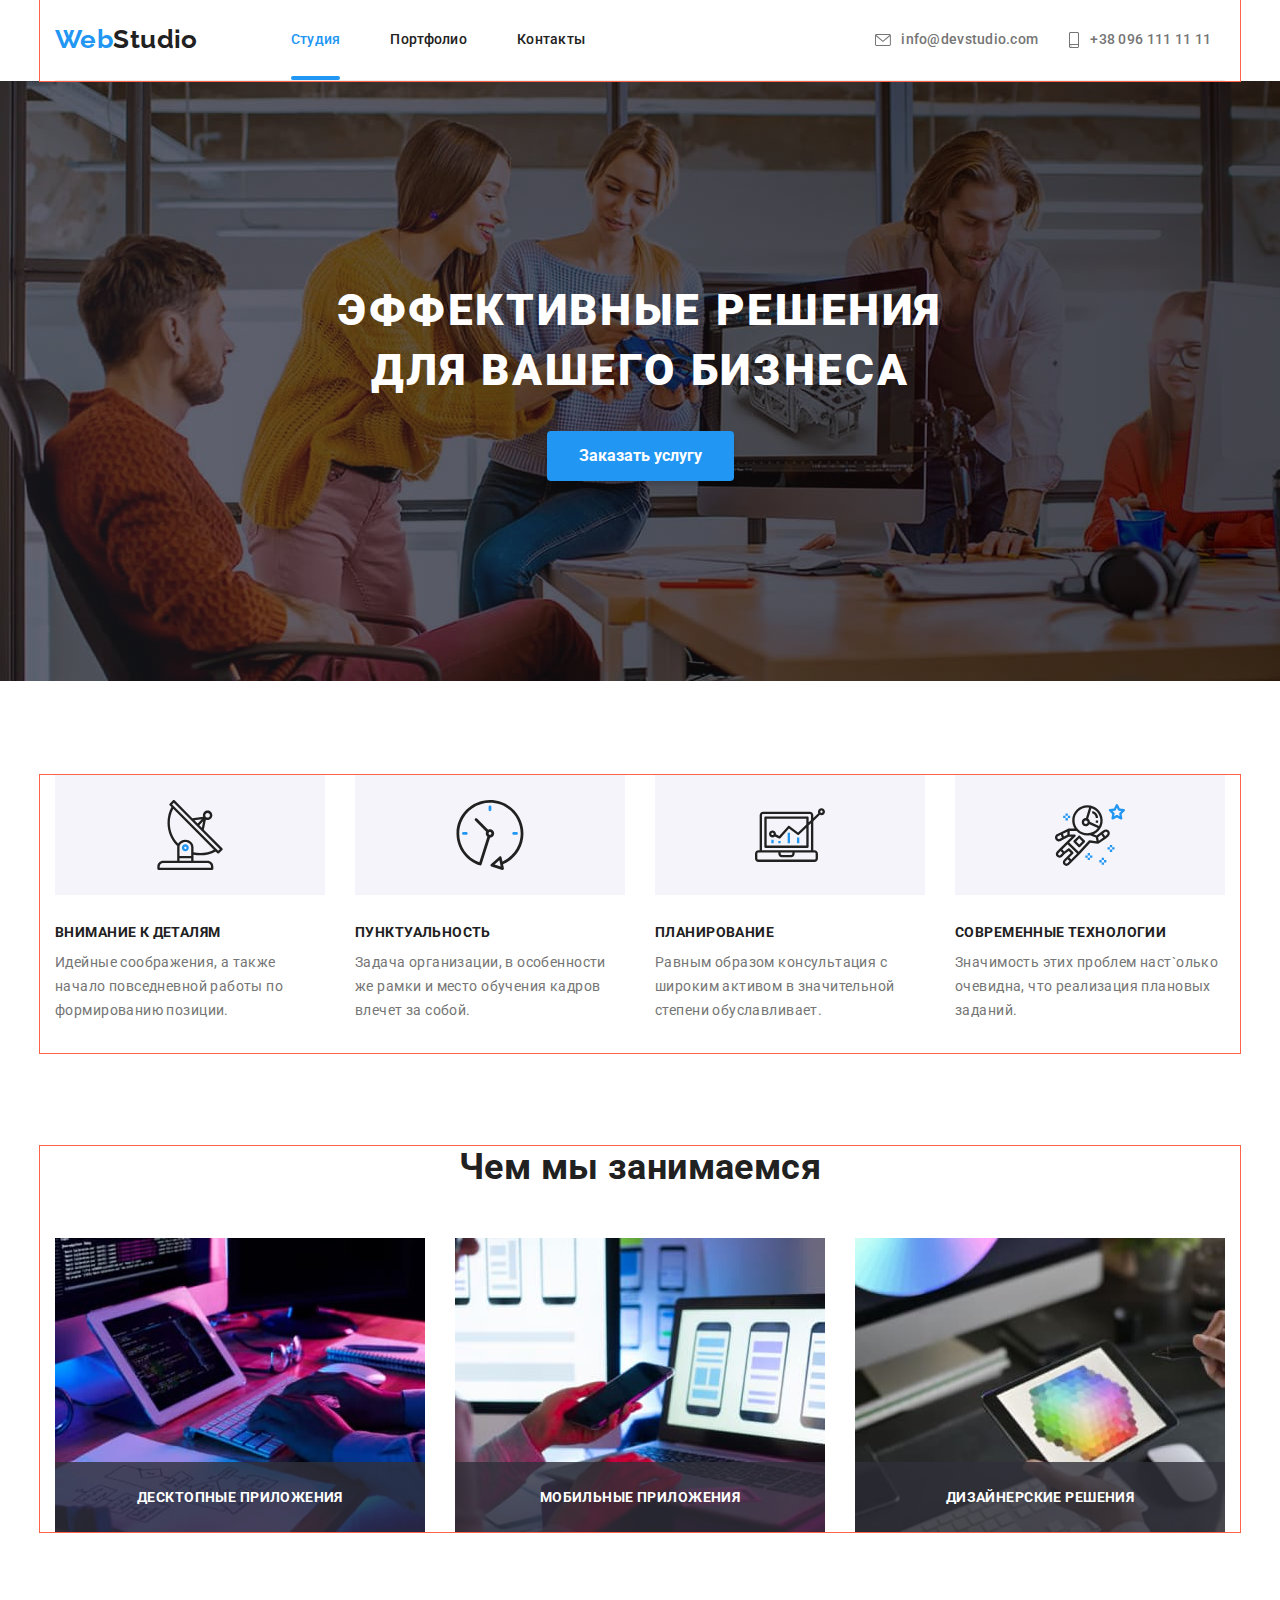
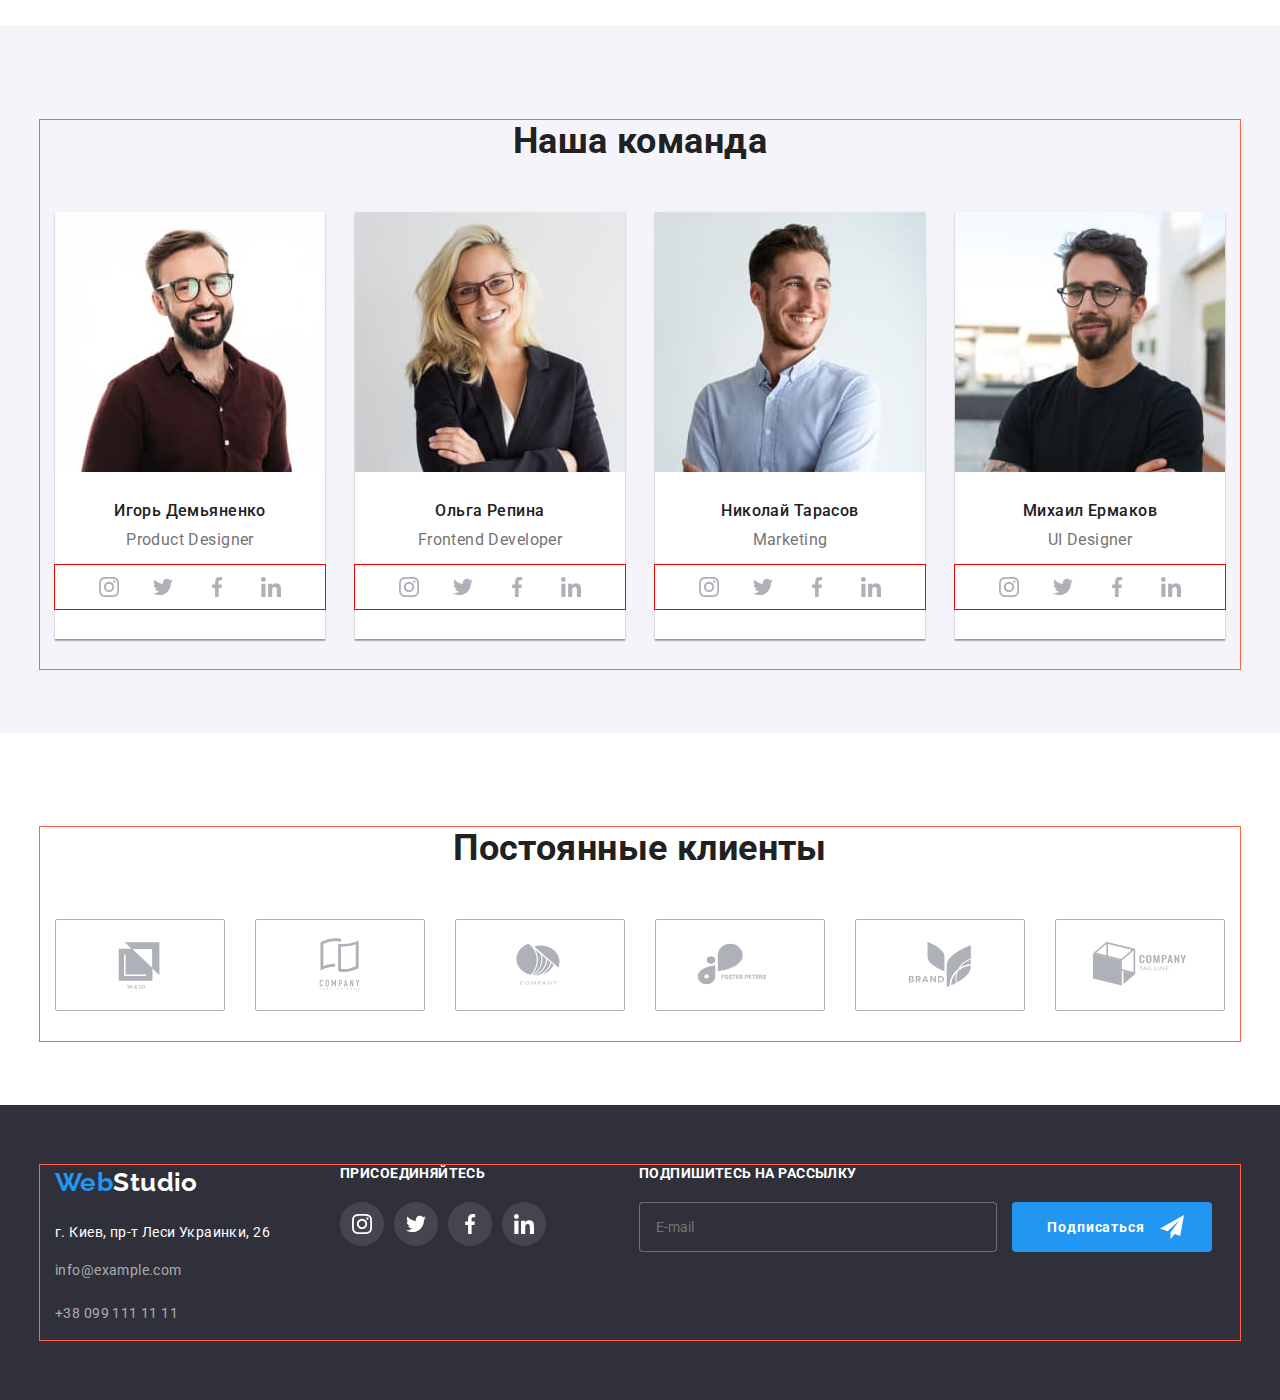
==== commit 1fc9473f: "portfolio+mobile.menu" ====
--- a/index.html
+++ b/index.html
@@ -26,13 +26,14 @@
          <button type="button"
           class="button-menu is-open"
           aria-expanded="false"
+          aria-controls="menu-nav"
           data-menu-button>
            <svg width="40" height="40" aria-label="Окно меню">
              <use class="icon-menu" href="./images/symbol-defs.svg#icon-menu"></use>
              <use class="icon-menu-close" href="./images/symbol-defs.svg#icon-close_menu"></use>
            </svg>
          </button>
-        <div class="menu-nav is-open" data-menu> 
+        <div class="menu-nav is-open" data-menu id="menu-nav"> 
           <ul class="site-nav">
             <li class="site-nav__item">
               <a href="" class="site-nav__link site-nav__link--current">Студия</a>
@@ -60,6 +61,24 @@
                 </svg>
                 +38 096 111 11 11</a
               >
+            </li>
+          </ul>
+          <ul class="mobile-social">
+            <li>
+              <a href="" class="mobile-social__title">Instagram
+                <span class="mobile-social__symbol">|</span>
+              </a>
+            </li>
+            <li>
+               <a href="" class="mobile-social__title">Twitter</a>
+               <span class="mobile-social__symbol">|</span>
+              </li>
+            <li>
+              <a href="" class="mobile-social__title">Facebook</a>
+              <span class="mobile-social__symbol">|</span>
+            </li>
+            <li>
+              <a href="" class="mobile-social__title">LinkedIn</a>
             </li>
           </ul>
          </div>
--- a/css/main.min.css
+++ b/css/main.min.css
@@ -1,2 +1,2 @@
-html{-webkit-box-sizing:border-box;box-sizing:border-box}*,*::before,*::after{-webkit-box-sizing:inherit;box-sizing:inherit}body{background-color:#fff;color:#757575;font-family:Roboto, sans-serif;font-size:14px;line-height:1.71;letter-spacing:0.03em;outline:1px solid blue}body.modal-open{overflow:hidden}a{text-decoration:none}img{display:block;max-width:100%}ul{margin:0px;padding:0px;list-style:none}address{font:inherit}.container{position:relative;margin-left:auto;margin-right:auto;padding-left:15px;padding-right:15px;width:480px;outline:1px solid tomato}@media screen and (min-width: 480px){.container{width:480px}}@media screen and (min-width: 768px){.container{width:768px}}@media screen and (min-width: 1200px){.container{width:1200px}}.section__title-none{position:absolute;width:1px;height:1px;margin:-1px;border:0;padding:0;white-space:nowrap;-webkit-clip-path:inset(100%);clip-path:inset(100%);clip:rect(0 0 0 0);overflow:hidden}.section__title{margin-top:0;margin-bottom:30px;color:#212121;font-weight:700;font-size:28px;line-height:1.17;text-align:center}@media screen and (min-width: 1200px){.section__title{margin-bottom:50px;font-weight:700;font-size:36px}}.main-nav{display:block;border-bottom:1px solid #ececec}@media screen and (min-width: 768px){.main-nav{display:-webkit-box;display:-ms-flexbox;display:flex;-webkit-box-align:center;-ms-flex-align:center;align-items:center}}.logo__basic{color:#2196f3;font-family:Raleway, sans-serif;font-weight:700;font-size:26px;line-height:1.17}.logo__header{color:#212121;font-family:Raleway, sans-serif;font-weight:700;font-size:26px;line-height:1.38}.menu-nav{display:none}@media screen and (max-width: 767px){.menu-nav{position:absolute;top:100%;left:0%;width:100%;background-color:#fff}}@media screen and (min-width: 768px){.menu-nav{display:-webkit-box;display:-ms-flexbox;display:flex;-webkit-box-align:center;-ms-flex-align:center;align-items:center}}.menu-nav.is-open{display:block}.site-nav{display:block;margin-left:auto;margin-right:auto;font-weight:500;font-size:14px;line-height:1.14;letter-spacing:0.02em}@media screen and (min-width: 768px){.site-nav{display:-webkit-box;display:-ms-flexbox;display:flex;margin-left:93px}}.site-nav__item{position:relative}.site-nav__item:not(:last-child){margin-right:50px}.site-nav__link{display:block;padding-top:32px;padding-bottom:32px;color:#212121;-webkit-transition:color 250ms cubic-bezier(0.4, 0, 0.2, 1);transition:color 250ms cubic-bezier(0.4, 0, 0.2, 1)}.site-nav__link:hover,.site-nav__link:focus{color:#2196f3}.site-nav__link--current{color:#2196f3}.site-nav__link--current::after{content:'';position:absolute;bottom:0;left:0;display:block;width:100%;height:4px;border-radius:2px;background-color:#2196f3}.contacts-nav{display:block;margin-left:auto;margin-right:auto;font-weight:500;font-size:14px;line-height:1.14;letter-spacing:0.02em}@media screen and (min-width: 768px){.contacts-nav{display:-webkit-box;display:-ms-flexbox;display:flex;margin-left:auto;margin-left:0;margin-right:0}}.contacts-nav__item:not(:last-child){margin-right:50px}.contacts-nav__mail{display:block;color:#757575;font-weight:500;font-size:14px;line-height:1.14;letter-spacing:0.02em;-webkit-transition:color 250ms cubic-bezier(0.4, 0, 0.2, 1);transition:color 250ms cubic-bezier(0.4, 0, 0.2, 1)}@media screen and (min-width: 768px){.contacts-nav__mail{display:-webkit-box;display:-ms-flexbox;display:flex;-webkit-box-align:center;-ms-flex-align:center;align-items:center}}.contacts-nav__mail:hover,.contacts-nav__mail:focus{color:#2196f3}.contacts-nav__icon{fill:currentColor;margin-right:10px;-webkit-box-align:center;-ms-flex-align:center;align-items:center;-webkit-transition:fill 250ms cubic-bezier(0.4, 0, 0.2, 1);transition:fill 250ms cubic-bezier(0.4, 0, 0.2, 1)}.contacts-nav__tel{display:-webkit-box;display:-ms-flexbox;display:flex;-webkit-box-align:center;-ms-flex-align:center;align-items:center;color:#757575;font-weight:500;font-size:14px;line-height:1.14;letter-spacing:0.02em;-webkit-transition:color 250ms cubic-bezier(0.4, 0, 0.2, 1);transition:color 250ms cubic-bezier(0.4, 0, 0.2, 1)}.contacts-nav__tel:hover,.contacts-nav__tel:focus{color:#2196f3}.main-nav{display:block;border-bottom:1px solid #ececec}@media screen and (min-width: 768px){.main-nav{display:-webkit-box;display:-ms-flexbox;display:flex;-webkit-box-align:center;-ms-flex-align:center;align-items:center}}.logo__basic{color:#2196f3;font-family:Raleway, sans-serif;font-weight:700;font-size:26px;line-height:1.17}.logo__header{color:#212121;font-family:Raleway, sans-serif;font-weight:700;font-size:26px;line-height:1.38}.menu-nav{display:none}@media screen and (max-width: 767px){.menu-nav{position:absolute;top:100%;left:0%;width:100%;background-color:#fff}}@media screen and (min-width: 768px){.menu-nav{display:-webkit-box;display:-ms-flexbox;display:flex;-webkit-box-align:center;-ms-flex-align:center;align-items:center}}.menu-nav.is-open{display:block}.site-nav{display:block;margin-left:auto;margin-right:auto;font-weight:500;font-size:14px;line-height:1.14;letter-spacing:0.02em}@media screen and (min-width: 768px){.site-nav{display:-webkit-box;display:-ms-flexbox;display:flex;margin-left:93px}}.site-nav__item{position:relative}.site-nav__item:not(:last-child){margin-right:50px}.site-nav__link{display:block;padding-top:32px;padding-bottom:32px;color:#212121;-webkit-transition:color 250ms cubic-bezier(0.4, 0, 0.2, 1);transition:color 250ms cubic-bezier(0.4, 0, 0.2, 1)}.site-nav__link:hover,.site-nav__link:focus{color:#2196f3}.site-nav__link--current{color:#2196f3}.site-nav__link--current::after{content:'';position:absolute;bottom:0;left:0;display:block;width:100%;height:4px;border-radius:2px;background-color:#2196f3}.contacts-nav{display:block;margin-left:auto;margin-right:auto;font-weight:500;font-size:14px;line-height:1.14;letter-spacing:0.02em}@media screen and (min-width: 768px){.contacts-nav{display:-webkit-box;display:-ms-flexbox;display:flex;margin-left:auto;margin-left:0;margin-right:0}}.contacts-nav__item:not(:last-child){margin-right:50px}.contacts-nav__mail{display:block;color:#757575;font-weight:500;font-size:14px;line-height:1.14;letter-spacing:0.02em;-webkit-transition:color 250ms cubic-bezier(0.4, 0, 0.2, 1);transition:color 250ms cubic-bezier(0.4, 0, 0.2, 1)}@media screen and (min-width: 768px){.contacts-nav__mail{display:-webkit-box;display:-ms-flexbox;display:flex;-webkit-box-align:center;-ms-flex-align:center;align-items:center}}.contacts-nav__mail:hover,.contacts-nav__mail:focus{color:#2196f3}.contacts-nav__icon{fill:currentColor;margin-right:10px;-webkit-box-align:center;-ms-flex-align:center;align-items:center;-webkit-transition:fill 250ms cubic-bezier(0.4, 0, 0.2, 1);transition:fill 250ms cubic-bezier(0.4, 0, 0.2, 1)}.contacts-nav__tel{display:-webkit-box;display:-ms-flexbox;display:flex;-webkit-box-align:center;-ms-flex-align:center;align-items:center;color:#757575;font-weight:500;font-size:14px;line-height:1.14;letter-spacing:0.02em;-webkit-transition:color 250ms cubic-bezier(0.4, 0, 0.2, 1);transition:color 250ms cubic-bezier(0.4, 0, 0.2, 1)}.contacts-nav__tel:hover,.contacts-nav__tel:focus{color:#2196f3}.hero{text-align:center;padding-top:118px;padding-bottom:118px;max-width:1600px;height:400px;background-image:-webkit-gradient(linear, left top, right top, from(rgba(47,48,58,0.4)), to(rgba(0,0,0,0.5))),url(../images/hero.jpg);background-image:linear-gradient(to right, rgba(47,48,58,0.4), rgba(0,0,0,0.5)),url(../images/hero.jpg);margin:0 auto}@media screen and (min-width: 1200px){.hero{padding-top:200px;padding-bottom:200px;height:600px}}.hero__title{margin-top:0;margin-bottom:30px;color:#fff;font-weight:900;font-size:26px;line-height:1.62;letter-spacing:0.06em}@media screen and (min-width: 1200px){.hero__title{font-size:44px;line-height:1.36}}.hero__button{display:inline-block;border-radius:4px;border:#2196f3;-webkit-box-shadow:0px 4px 4px rgba(0,0,0,0.15);box-shadow:0px 4px 4px rgba(0,0,0,0.15);padding:10px 32px;color:#fff;background-color:#2196f3;font-family:Roboto;font-weight:700;font-size:16px;line-height:1.88;text-align:center}.modal{display:inline-block;position:fixed;top:0;left:0;width:100%;height:100%;padding:93px 15px 94px 15px;z-index:999;background-color:rgba(0,0,0,0.2);opacity:1}@media screen and (min-width: 768px){.modal{padding:0;visibility:visible;-webkit-transition:opacity 250ms cubic-bezier(0.4, 0, 0.2, 1),visibility 250ms cubic-bezier(0.4, 0, 0.2, 1);transition:opacity 250ms cubic-bezier(0.4, 0, 0.2, 1),visibility 250ms cubic-bezier(0.4, 0, 0.2, 1)}}.modal__is-hidden{opacity:0;visibility:hidden;pointer-events:none}.modal__dialog{position:relative;max-width:450px;height:609px;padding:40px;background-color:#fff;overflow-y:scroll}@media screen and (min-width: 768px){.modal__dialog{top:50%;left:50%;width:528px;height:581px;-webkit-transform:translate(-50%, -50%) scale(1);transform:translate(-50%, -50%) scale(1);-webkit-transition:-webkit-transform 250ms cubic-bezier(0.4, 0, 0.2, 1);transition:-webkit-transform 250ms cubic-bezier(0.4, 0, 0.2, 1);transition:transform 250ms cubic-bezier(0.4, 0, 0.2, 1);transition:transform 250ms cubic-bezier(0.4, 0, 0.2, 1), -webkit-transform 250ms cubic-bezier(0.4, 0, 0.2, 1)}.modal__is-hidden .modal__dialog{-webkit-transform:translate(-50%, -50%) scale(0);transform:translate(-50%, -50%) scale(0)}}.modal__icon-close{position:absolute;top:8px;right:8px;padding:0;margin:0;border:none;width:30px;height:30px;border:1px solid rgba(0,0,0,0.1);border-radius:50%;background:none;-webkit-transition:fill 250ms cubic-bezier(0.4, 0, 0.2, 1);transition:fill 250ms cubic-bezier(0.4, 0, 0.2, 1)}.modal__icon-close:focus,.modal__icon-close:hover{fill:#2196f3}.modal__icon{position:absolute;top:5px;right:5px;background-color:#fff}.modal__title{font-weight:700;font-size:20px;line-height:1.5;letter-spacing:0.03em;margin:0 0 10px 0;color:#212121;text-align:center}@media screen and (min-width: 1200px){.modal__title{line-height:1.172}}.modal__form{margin:0;padding:0}.modal__field{margin-bottom:8px}.modal__label{display:block;text-align:left;margin:0;padding:0;font-size:12px}.modal__input{position:relative}.modal__input:focus-within>.modal__input-icon{border:1px solid #2196f3}.modal__pic{position:absolute;display:inline-block;top:50%;left:12px;-webkit-transform:translateY(-50%);transform:translateY(-50%)}.modal__input-icon{width:100%;height:40px;padding-left:42px;border:1px solid rgba(33,33,33,0.2);border-radius:4px;-webkit-transition:fill 250ms cubic-bezier(0.4, 0, 0.2, 1);transition:fill 250ms cubic-bezier(0.4, 0, 0.2, 1);outline:none}.modal__input:focus-within>.modal__input-icon{border:1px solid #2196f3}.modal__input-icon:focus+.modal__input-pic{fill:#2196f3}.modal__textarea{width:100%;padding:12px 16px;margin-bottom:16px;outline:none;resize:none;border:1px solid rgba(33,33,33,0.2);border-radius:4px;height:120px;font-size:12px;line-height:1.16;letter-spacing:0.01em}.modal__label:focus-within>.modal__textarea{border:1px solid #2196f3}.modal__textarea:focus{border:1px solid #2196f3}.modal__checkbox{margin-bottom:25px;font-size:12px;font-weight:400;line-height:1.17}@media screen and (min-width: 768px){.modal__checkbox{font-size:14px;line-height:1.71}}.modal__checkbox-label{display:-webkit-box;display:-ms-flexbox;display:flex;-webkit-box-align:center;-ms-flex-align:center;align-items:center;-webkit-box-pack:center;-ms-flex-pack:center;justify-content:center}.modal__checkbox-input{position:absolute;width:1px;height:1px;margin:-1px;border:0;padding:0;white-space:nowrap;-webkit-clip-path:inset(100%);clip-path:inset(100%);clip:rect(0 0 0 0);overflow:hidden}.modal__checkbox-mark{display:inline-block;margin-right:8px;width:16px;height:15px;border:2px solid #212121;border-radius:4px}.modal__checkbox-input:checked+.modal__checkbox-mark{background-color:#2196f3;background-image:url(../images/icon-check.svg);background-repeat:no-repeat;background-position:center;background-size:contain;border-color:#2196f3;background-origin:border-box}.modal__link{color:#2196f3;text-decoration:underline;padding-left:2px}.modal__button{width:200px;height:50px;-webkit-transition:background-color 250ms cubic-bezier(0.4, 0, 0.2, 1);transition:background-color 250ms cubic-bezier(0.4, 0, 0.2, 1)}.modal__button:focus{background-color:#188ce8}.plus__section{padding-top:60px;padding-bottom:60px}@media screen and (min-width: 1200px){.plus__section{padding-top:94px;padding-bottom:93px}}.plus__text{margin-top:0;margin-bottom:0}.plus__item{display:block}@media screen and (min-width: 768px){.plus__item{display:-webkit-box;display:-ms-flexbox;display:flex;-ms-flex-wrap:wrap;flex-wrap:wrap}}.plus__list{max-width:450px;margin-bottom:30px;width:100%}@media screen and (min-width: 768px){.plus__list{width:354px}.plus__list:not(:nth-child(2n)){margin-right:30px}}@media screen and (min-width: 1200px){.plus__list{width:270px}.plus__list:not(:last-child){margin-right:30px}}.plus__icon{display:-webkit-box;display:-ms-flexbox;display:flex;-webkit-box-align:center;-ms-flex-align:center;align-items:center;-webkit-box-pack:center;-ms-flex-pack:center;justify-content:center;width:100%;height:120px;margin-bottom:30px;background-color:#f5f4fa}.plus__title{color:#212121;font-weight:700;font-size:14px;line-height:1.14;text-align:center;margin-top:0;margin-bottom:10px}@media screen and (min-width: 768px){.plus__title{text-align:left}}.work__section{padding-bottom:94px}@media screen and (max-width: 1200px){.work__section{display:none}}.work__list{display:-webkit-box;display:-ms-flexbox;display:flex}.work__item:not(:last-child){margin-right:30px}.work__img{position:relative}.work__title{position:absolute;display:-webkit-box;display:-ms-flexbox;display:flex;-webkit-box-pack:center;-ms-flex-pack:center;justify-content:center;-webkit-box-align:center;-ms-flex-align:center;align-items:center;margin:0;padding:0;bottom:0;left:0;width:100%;height:70px;font-weight:700;font-size:14px;line-height:1.17;letter-spacing:0.03em;background-color:rgba(47,48,58,0.8);color:#fff}.team__section{padding-top:60px;padding-bottom:60px;background-color:#f5f4fa}@media screen and (min-width: 1200px){.team__section{padding-top:94px;padding-bottom:94px}}.team__main{display:block;margin-bottom:-30px}@media screen and (min-width: 768px){.team__main{display:-webkit-box;display:-ms-flexbox;display:flex;-ms-flex-wrap:wrap;flex-wrap:wrap}}.team__item{max-width:450px;width:100%;margin-bottom:30px}@media screen and (min-width: 768px){.team__item{width:354px}.team__item:nth-child(odd){margin-right:30px}}@media screen and (min-width: 1200px){.team__item{width:calc((100% - 3 * 30px) / 4);-webkit-box-shadow:0px 1px 3px rgba(0,0,0,0.12),0px 1px 1px rgba(0,0,0,0.14),0px 2px 1px rgba(0,0,0,0.2);box-shadow:0px 1px 3px rgba(0,0,0,0.12),0px 1px 1px rgba(0,0,0,0.14),0px 2px 1px rgba(0,0,0,0.2)}.team__item:nth-child(odd){margin-right:0}.team__item:not(:last-child){margin-right:30px}}.team__card{padding-top:30px;padding-bottom:24px;background-color:#fff}@media screen and (min-width: 1200px){.team__card{padding-bottom:30px}}.team__title{margin-top:0;margin-bottom:10px;text-align:center;color:#212121;font-weight:500;font-size:16px;line-height:1.17}.team__text{margin-top:0;margin-bottom:16px;text-align:center;font-weight:400;font-size:16px;line-height:1.17}.team__icon{display:-webkit-box;display:-ms-flexbox;display:flex;-webkit-box-pack:justify;-ms-flex-pack:justify;justify-content:space-between;padding-left:122px;padding-right:122px;list-style:none;width:100%;outline:1px solid red}@media screen and (min-width: 768px){.team__icon{padding-left:74px;padding-right:74px}}@media screen and (min-width: 1200px){.team__icon{padding-left:32px;padding-right:32px}}.team__social{display:-webkit-box;display:-ms-flexbox;display:flex;-webkit-box-align:center;-ms-flex-align:center;align-items:center;-webkit-box-pack:center;-ms-flex-pack:center;justify-content:center;width:44px;height:44px;fill:#afb1b8;background:#fff;-webkit-transition:fill 250ms cubic-bezier(0.4, 0, 0.2, 1),background-color 250ms cubic-bezier(0.4, 0, 0.2, 1),border-radius 250ms cubic-bezier(0.4, 0, 0.2, 1);transition:fill 250ms cubic-bezier(0.4, 0, 0.2, 1),background-color 250ms cubic-bezier(0.4, 0, 0.2, 1),border-radius 250ms cubic-bezier(0.4, 0, 0.2, 1)}.team__social:hover,.team__social:focus{fill:#fff;background-color:#2196f3;border-radius:50%}.clients{padding-top:60px;padding-bottom:60px}@media screen and (min-width: 1200px){.clients{padding-top:94px;padding-bottom:94px}}.clients__title{display:-webkit-box;display:-ms-flexbox;display:flex;-ms-flex-wrap:wrap;flex-wrap:wrap;margin-bottom:-30px}@media screen and (min-width: 1200px){.clients__title{-webkit-box-pack:justify;-ms-flex-pack:justify;justify-content:space-between}}.clients__card{display:-webkit-inline-box;display:-ms-inline-flexbox;display:inline-flex;-webkit-box-pack:justify;-ms-flex-pack:justify;justify-content:space-between;padding:0;margin-bottom:30px}.clients__card:nth-child(odd){margin-right:30px}@media screen and (min-width: 768px){.clients__card:nth-child(odd){margin-right:0}.clients__card:not(:nth-child(3n)){margin-right:30px}}@media screen and (min-width: 1200px){.clients__card:not(:nth-child(3n)){margin-right:0}.clients__card:not(:last-child){margin-right:30px}}.clients__log{display:-webkit-box;display:-ms-flexbox;display:flex;-webkit-box-align:center;-ms-flex-align:center;align-items:center;-webkit-box-pack:center;-ms-flex-pack:center;justify-content:center;width:210px;height:92px;border:1px solid #afb1b8;border-radius:2px;fill:#afb1b8;-webkit-transition:fill 250ms cubic-bezier(0.4, 0, 0.2, 1),border 250ms cubic-bezier(0.4, 0, 0.2, 1);transition:fill 250ms cubic-bezier(0.4, 0, 0.2, 1),border 250ms cubic-bezier(0.4, 0, 0.2, 1)}.clients__log:hover,.clients__log:focus{fill:#2196f3;border:1px solid #2196f3}@media screen and (min-width: 768px){.clients__log{width:226px}}@media screen and (min-width: 1200px){.clients__log{width:170px;margin-bottom:0}}.footer__nav{background-color:#2f303a;padding-top:60px;padding-bottom:60px}.footer__contact{display:block}@media screen and (min-width: 768px){.footer__contact{display:-webkit-inline-box;display:-ms-inline-flexbox;display:inline-flex}}.footer__mobile{margin:0 auto}.logo__footer{color:#fff;font-family:Raleway, sans-serif;font-weight:700;font-size:26px;line-height:1.38;padding-bottom:20px}.adress__navigator{margin-left:auto;margin-right:auto}@media screen and (min-width: 1200px){.adress__navigator{padding-right:70px}}.adress__nav{padding-bottom:9px}.adress__map{color:#fff;font-weight:400;font-size:14px;line-height:1.71;letter-spacing:0.03em}.adress__mail{color:rgba(255,255,255,0.6);font-weight:400;font-size:14px;line-height:2.42;letter-spacing:0.03em}.adress__tel{color:rgba(255,255,255,0.6);font-weight:400;font-size:14px;line-height:2.42;letter-spacing:0.03em}.social-network__title{color:#fff;font-weight:700;font-size:14px;line-height:1.17;padding-bottom:20px;margin:0;padding-top:0}.social-network__icon{display:-webkit-inline-box;display:-ms-inline-flexbox;display:inline-flex}.social-network__list:not(:last-child){margin-right:10px}.social-network__link{width:44px;height:44px;background-color:rgba(255,255,255,0.1);border-radius:50%;display:-webkit-box;display:-ms-flexbox;display:flex;-webkit-box-align:center;-ms-flex-align:center;align-items:center;-webkit-box-pack:center;-ms-flex-pack:center;justify-content:center;-webkit-transition:background-color 250ms cubic-bezier(0.4, 0, 0.2, 1);transition:background-color 250ms cubic-bezier(0.4, 0, 0.2, 1)}.social-network__link:hover,.social-network__link:focus{background-color:#2196f3}.social-network__link--color{fill:#fff}.form-footer{margin-left:93px}.form-footer__input{display:-webkit-inline-box;display:-ms-inline-flexbox;display:inline-flex;border:1px solid rgba(255,255,255,0.3);width:358px;height:50px;border-radius:4px;padding-left:16px;background-color:#2f303a;color:rgba(255,255,255,0.6)}.form-footer__button{width:12.5rem;height:3.125rem;margin-left:12px;padding-right:62px;padding-left:29px;position:relative;background-color:#2196f3;border-radius:0.25rem;border:#2196f3;color:#fff;font-weight:16px;font-weight:700;line-height:1.875;letter-spacing:0.06em}.form-footer__icon{position:absolute;top:50%;right:28px;fill:#fff;-webkit-box-align:center;-ms-flex-align:center;align-items:center;-webkit-transform:translateY(-50%);transform:translateY(-50%)}.portfolio-main{padding:94px 0}.button-navigation{display:-webkit-box;display:-ms-flexbox;display:flex;-webkit-box-pack:center;-ms-flex-pack:center;justify-content:center;margin-bottom:50px}.button-navigation__list:not(:last-child){margin-right:8px}.button-navigation__filter{font-family:Roboto, sans-serif;font-weight:500;font-size:16px;line-height:1.62;text-align:center;border-radius:4px;padding:6px 22px 6px 22px;color:#212121;background-color:#f5f4fa;-webkit-transition:color 250ms cubic-bezier(0.4, 0, 0.2, 1),background-color 250ms cubic-bezier(0.4, 0, 0.2, 1);transition:color 250ms cubic-bezier(0.4, 0, 0.2, 1),background-color 250ms cubic-bezier(0.4, 0, 0.2, 1)}.button-navigation__filter:hover,.button-navigation__filter:focus{color:#fff;background-color:#2196f3}.portfolio{display:-webkit-box;display:-ms-flexbox;display:flex;-ms-flex-wrap:wrap;flex-wrap:wrap}.portfolio__card:not(:nth-child(3n)){width:calc((100% - 60px) / 3);margin-right:30px}.portfolio__card:not(:nth-last-child(-n+3)){margin-bottom:30px;-webkit-transition:-webkit-box-shadow 250ms cubic-bezier(0.4, 0, 0.2, 1);transition:-webkit-box-shadow 250ms cubic-bezier(0.4, 0, 0.2, 1);transition:box-shadow 250ms cubic-bezier(0.4, 0, 0.2, 1);transition:box-shadow 250ms cubic-bezier(0.4, 0, 0.2, 1), -webkit-box-shadow 250ms cubic-bezier(0.4, 0, 0.2, 1)}.portfolio__card:hover,.portfolio__card:focus{-webkit-box-shadow:0px 1px 1px rgba(0,0,0,0.12),0px 4px 4px rgba(0,0,0,0.06),1px 4px 6px rgba(0,0,0,0.16);box-shadow:0px 1px 1px rgba(0,0,0,0.12),0px 4px 4px rgba(0,0,0,0.06),1px 4px 6px rgba(0,0,0,0.16)}.portfolio__title{margin-bottom:4px;margin-top:0;color:#212121;font-weight:700;font-size:18px;line-height:2;letter-spacing:0.06em}.portfolio__desc{margin:0;font-family:Roboto, sans-serif;font-weight:400;font-size:16px;line-height:1.88;color:#757575}.portfolio__nav{padding:20px 24px 20px 24px;border-left:1px solid #eeeeee;border-right:1px solid #eeeeee;border-bottom:1px solid #eeeeee}.portfolio__img{position:relative;overflow:hidden}.portfolio__img::before{display:block;content:'';position:absolute;top:0;left:0;width:100%;height:100%;background-color:rgba(33,150,243,0.9);opacity:0;-webkit-transform:translateY(100%);transform:translateY(100%);-webkit-transition:-webkit-transform 250ms cubic-bezier(0.4, 0, 0.2, 1);transition:-webkit-transform 250ms cubic-bezier(0.4, 0, 0.2, 1);transition:transform 250ms cubic-bezier(0.4, 0, 0.2, 1);transition:transform 250ms cubic-bezier(0.4, 0, 0.2, 1), -webkit-transform 250ms cubic-bezier(0.4, 0, 0.2, 1)}.portfolio__card:hover .portfolio__img::before{-webkit-transform:translateY(0);transform:translateY(0);opacity:1}.portfolio__text{position:absolute;top:0;left:0;margin:0;padding:62px 24px;font-weight:400;font-size:18px;line-height:1.55;letter-spacing:0.03em;color:#fff;opacity:0;-webkit-transform:translateY(100%);transform:translateY(100%);-webkit-transition:-webkit-transform 250ms cubic-bezier(0.4, 0, 0.2, 1);transition:-webkit-transform 250ms cubic-bezier(0.4, 0, 0.2, 1);transition:transform 250ms cubic-bezier(0.4, 0, 0.2, 1);transition:transform 250ms cubic-bezier(0.4, 0, 0.2, 1), -webkit-transform 250ms cubic-bezier(0.4, 0, 0.2, 1)}.portfolio__card:hover .portfolio__text{opacity:1;-webkit-transform:translateY(0);transform:translateY(0)}.button-menu{position:absolute;top:0;right:0;border:none;background-color:transparent}.button-menu.is-open .icon-menu-close{display:block}.button-menu.is-open .icon-menu{display:none}@media screen and (min-width: 768px){.button-menu{display:none}}.button-menu:hover .icon-menu-close,.button-menu:focus .icon-menu-close{fill:#2196f3}.button-menu:hover .icon-menu,.button-menu:focus .icon-menu{fill:#2196f3}.icon-menu-close{display:none}
+html{-webkit-box-sizing:border-box;box-sizing:border-box}*,*::before,*::after{-webkit-box-sizing:inherit;box-sizing:inherit}body{background-color:#fff;color:#757575;font-family:Roboto, sans-serif;font-size:14px;line-height:1.71;letter-spacing:0.03em;outline:1px solid blue}body.modal-open{overflow:hidden}a{text-decoration:none}img{display:block;max-width:100%}ul{margin:0px;padding:0px;list-style:none}address{font:inherit}.container{position:relative;margin-left:auto;margin-right:auto;padding-left:15px;padding-right:15px;width:480px;outline:1px solid tomato}@media screen and (min-width: 480px){.container{width:480px}}@media screen and (min-width: 768px){.container{width:768px}}@media screen and (min-width: 1200px){.container{width:1200px}}.section__title-none{position:absolute;width:1px;height:1px;margin:-1px;border:0;padding:0;white-space:nowrap;-webkit-clip-path:inset(100%);clip-path:inset(100%);clip:rect(0 0 0 0);overflow:hidden}.section__title{margin-top:0;margin-bottom:30px;color:#212121;font-weight:700;font-size:28px;line-height:1.17;text-align:center}@media screen and (min-width: 1200px){.section__title{margin-bottom:50px;font-weight:700;font-size:36px}}.main-nav{display:block;border-bottom:1px solid #ececec}@media screen and (min-width: 768px){.main-nav{display:-webkit-box;display:-ms-flexbox;display:flex;-webkit-box-align:center;-ms-flex-align:center;align-items:center}}.logo__basic{color:#2196f3;font-family:Raleway, sans-serif;font-weight:700;font-size:26px;line-height:1.17}.logo__header{color:#212121;font-family:Raleway, sans-serif;font-weight:700;font-size:26px;line-height:1.38}.menu-nav{display:none;z-index:900;padding:40px 48px}.menu-nav.is-open{display:block}@media screen and (min-width: 768px){.menu-nav.is-open{display:-webkit-box;display:-ms-flexbox;display:flex;padding:0}}@media screen and (max-width: 767px){.menu-nav{position:absolute;top:100%;left:0%;width:100%;background-color:#fff}}@media screen and (min-width: 768px){.menu-nav{display:-webkit-box;display:-ms-flexbox;display:flex;-webkit-box-align:center;-ms-flex-align:center;align-items:center}}.site-nav{font-weight:500;font-size:40px;line-height:1.17;letter-spacing:0.02em;margin-bottom:302px}@media screen and (min-width: 768px){.site-nav{display:-webkit-box;display:-ms-flexbox;display:flex;margin-bottom:0px;margin-left:93px;font-size:14px;line-height:1.14}}.site-nav__item{position:relative}@media screen and (max-width: 767px){.site-nav__item:not(:last-child){margin-bottom:32px}}@media screen and (min-width: 768px){.site-nav__item:not(:last-child){margin-right:50px}}.site-nav__link{display:block;color:#212121;-webkit-transition:color 250ms cubic-bezier(0.4, 0, 0.2, 1);transition:color 250ms cubic-bezier(0.4, 0, 0.2, 1)}@media screen and (min-width: 768px){.site-nav__link{padding-top:32px;padding-bottom:32px}}.site-nav__link:hover,.site-nav__link:focus{color:#2196f3}.site-nav__link--current{color:#2196f3}@media screen and (min-width: 768px){.site-nav__link--current::after{content:'';position:absolute;bottom:0;left:0;display:block;width:100%;height:4px;border-radius:2px;background-color:#2196f3}}.contacts-nav{display:-webkit-box;display:-ms-flexbox;display:flex;font-weight:500;font-size:14px;line-height:1.14;letter-spacing:0.02em}@media screen and (max-width: 767px){.contacts-nav{-webkit-box-orient:vertical;-webkit-box-direction:reverse;-ms-flex-direction:column-reverse;flex-direction:column-reverse;margin-bottom:64px}}@media screen and (min-width: 768px){.contacts-nav{display:-webkit-box;display:-ms-flexbox;display:flex;margin-right:0}}@media screen and (min-width: 768px) and (max-width: 1199px){.contacts-nav{display:-webkit-box;display:-ms-flexbox;display:flex;-webkit-box-orient:vertical;-webkit-box-direction:normal;-ms-flex-direction:column;flex-direction:column;margin-left:65px;font-size:12px}}@media screen and (min-width: 1200px){.contacts-nav{font-size:14px;margin-left:290px}}.contacts-nav__item:not(:last-child){margin-right:30px}@media screen and (max-width: 767px){.contacts-nav__item:not(:first-child){margin-bottom:30px}}.contacts-nav__mail{display:-webkit-box;display:-ms-flexbox;display:flex;color:#757575;font-weight:500;font-size:34px;line-height:1.14;letter-spacing:0.02em;-webkit-transition:color 250ms cubic-bezier(0.4, 0, 0.2, 1);transition:color 250ms cubic-bezier(0.4, 0, 0.2, 1)}@media screen and (min-width: 768px){.contacts-nav__mail{display:-webkit-box;display:-ms-flexbox;display:flex;-webkit-box-align:center;-ms-flex-align:center;align-items:center}}@media screen and (min-width: 768px) and (max-width: 1199px){.contacts-nav__mail{font-size:12px}}@media screen and (min-width: 1200px){.contacts-nav__mail{font-size:14px}}.contacts-nav__mail:hover,.contacts-nav__mail:focus{color:#2196f3}@media screen and (max-width: 767px){.contacts-nav__icon{display:none}}@media screen and (min-width: 768px){.contacts-nav__icon{fill:currentColor;margin-right:10px;-webkit-box-align:center;-ms-flex-align:center;align-items:center;-webkit-transition:fill 250ms cubic-bezier(0.4, 0, 0.2, 1);transition:fill 250ms cubic-bezier(0.4, 0, 0.2, 1)}}.contacts-nav__tel{display:-webkit-box;display:-ms-flexbox;display:flex;-webkit-box-align:center;-ms-flex-align:center;align-items:center;color:#2196f3;font-weight:500;font-size:34px;line-height:1.14;letter-spacing:0.02em;-webkit-transition:color 250ms cubic-bezier(0.4, 0, 0.2, 1);transition:color 250ms cubic-bezier(0.4, 0, 0.2, 1)}@media screen and (min-width: 768px) and (max-width: 1199px){.contacts-nav__tel{font-size:12px}}@media screen and (min-width: 768px){.contacts-nav__tel{color:#757575}}@media screen and (min-width: 1200px){.contacts-nav__tel{font-size:14px}}.contacts-nav__tel:hover,.contacts-nav__tel:focus{color:#2196f3}.mobile-social{display:-webkit-box;display:-ms-flexbox;display:flex;font-weight:500;font-size:16px;text-align:1.22}.mobile-social__title{color:#2196f3}@media screen and (min-width: 768px){.mobile-social{display:none}}.mobile-social__symbol{color:#afb1b8;margin:0 10px}.main-nav{display:block;border-bottom:1px solid #ececec}@media screen and (min-width: 768px){.main-nav{display:-webkit-box;display:-ms-flexbox;display:flex;-webkit-box-align:center;-ms-flex-align:center;align-items:center}}.logo__basic{color:#2196f3;font-family:Raleway, sans-serif;font-weight:700;font-size:26px;line-height:1.17}.logo__header{color:#212121;font-family:Raleway, sans-serif;font-weight:700;font-size:26px;line-height:1.38}.menu-nav{display:none;z-index:900;padding:40px 48px}.menu-nav.is-open{display:block}@media screen and (min-width: 768px){.menu-nav.is-open{display:-webkit-box;display:-ms-flexbox;display:flex;padding:0}}@media screen and (max-width: 767px){.menu-nav{position:absolute;top:100%;left:0%;width:100%;background-color:#fff}}@media screen and (min-width: 768px){.menu-nav{display:-webkit-box;display:-ms-flexbox;display:flex;-webkit-box-align:center;-ms-flex-align:center;align-items:center}}.site-nav{font-weight:500;font-size:40px;line-height:1.17;letter-spacing:0.02em;margin-bottom:302px}@media screen and (min-width: 768px){.site-nav{display:-webkit-box;display:-ms-flexbox;display:flex;margin-bottom:0px;margin-left:93px;font-size:14px;line-height:1.14}}.site-nav__item{position:relative}@media screen and (max-width: 767px){.site-nav__item:not(:last-child){margin-bottom:32px}}@media screen and (min-width: 768px){.site-nav__item:not(:last-child){margin-right:50px}}.site-nav__link{display:block;color:#212121;-webkit-transition:color 250ms cubic-bezier(0.4, 0, 0.2, 1);transition:color 250ms cubic-bezier(0.4, 0, 0.2, 1)}@media screen and (min-width: 768px){.site-nav__link{padding-top:32px;padding-bottom:32px}}.site-nav__link:hover,.site-nav__link:focus{color:#2196f3}.site-nav__link--current{color:#2196f3}@media screen and (min-width: 768px){.site-nav__link--current::after{content:'';position:absolute;bottom:0;left:0;display:block;width:100%;height:4px;border-radius:2px;background-color:#2196f3}}.contacts-nav{display:-webkit-box;display:-ms-flexbox;display:flex;font-weight:500;font-size:14px;line-height:1.14;letter-spacing:0.02em}@media screen and (max-width: 767px){.contacts-nav{-webkit-box-orient:vertical;-webkit-box-direction:reverse;-ms-flex-direction:column-reverse;flex-direction:column-reverse;margin-bottom:64px}}@media screen and (min-width: 768px){.contacts-nav{display:-webkit-box;display:-ms-flexbox;display:flex;margin-right:0}}@media screen and (min-width: 768px) and (max-width: 1199px){.contacts-nav{display:-webkit-box;display:-ms-flexbox;display:flex;-webkit-box-orient:vertical;-webkit-box-direction:normal;-ms-flex-direction:column;flex-direction:column;margin-left:65px;font-size:12px}}@media screen and (min-width: 1200px){.contacts-nav{font-size:14px;margin-left:290px}}.contacts-nav__item:not(:last-child){margin-right:30px}@media screen and (max-width: 767px){.contacts-nav__item:not(:first-child){margin-bottom:30px}}.contacts-nav__mail{display:-webkit-box;display:-ms-flexbox;display:flex;color:#757575;font-weight:500;font-size:34px;line-height:1.14;letter-spacing:0.02em;-webkit-transition:color 250ms cubic-bezier(0.4, 0, 0.2, 1);transition:color 250ms cubic-bezier(0.4, 0, 0.2, 1)}@media screen and (min-width: 768px){.contacts-nav__mail{display:-webkit-box;display:-ms-flexbox;display:flex;-webkit-box-align:center;-ms-flex-align:center;align-items:center}}@media screen and (min-width: 768px) and (max-width: 1199px){.contacts-nav__mail{font-size:12px}}@media screen and (min-width: 1200px){.contacts-nav__mail{font-size:14px}}.contacts-nav__mail:hover,.contacts-nav__mail:focus{color:#2196f3}@media screen and (max-width: 767px){.contacts-nav__icon{display:none}}@media screen and (min-width: 768px){.contacts-nav__icon{fill:currentColor;margin-right:10px;-webkit-box-align:center;-ms-flex-align:center;align-items:center;-webkit-transition:fill 250ms cubic-bezier(0.4, 0, 0.2, 1);transition:fill 250ms cubic-bezier(0.4, 0, 0.2, 1)}}.contacts-nav__tel{display:-webkit-box;display:-ms-flexbox;display:flex;-webkit-box-align:center;-ms-flex-align:center;align-items:center;color:#2196f3;font-weight:500;font-size:34px;line-height:1.14;letter-spacing:0.02em;-webkit-transition:color 250ms cubic-bezier(0.4, 0, 0.2, 1);transition:color 250ms cubic-bezier(0.4, 0, 0.2, 1)}@media screen and (min-width: 768px) and (max-width: 1199px){.contacts-nav__tel{font-size:12px}}@media screen and (min-width: 768px){.contacts-nav__tel{color:#757575}}@media screen and (min-width: 1200px){.contacts-nav__tel{font-size:14px}}.contacts-nav__tel:hover,.contacts-nav__tel:focus{color:#2196f3}.mobile-social{display:-webkit-box;display:-ms-flexbox;display:flex;font-weight:500;font-size:16px;text-align:1.22}.mobile-social__title{color:#2196f3}@media screen and (min-width: 768px){.mobile-social{display:none}}.mobile-social__symbol{color:#afb1b8;margin:0 10px}.hero{text-align:center;padding-top:118px;padding-bottom:118px;max-width:1600px;height:400px;background-image:-webkit-gradient(linear, left top, right top, from(rgba(47,48,58,0.4)), to(rgba(0,0,0,0.5))),url(../images/hero.jpg);background-image:linear-gradient(to right, rgba(47,48,58,0.4), rgba(0,0,0,0.5)),url(../images/hero.jpg);margin:0 auto}@media screen and (min-width: 1200px){.hero{padding-top:200px;padding-bottom:200px;height:600px}}.hero__title{margin-top:0;margin-bottom:30px;color:#fff;font-weight:900;font-size:26px;line-height:1.62;letter-spacing:0.06em}@media screen and (min-width: 1200px){.hero__title{font-size:44px;line-height:1.36}}.hero__button{display:inline-block;border-radius:4px;border:#2196f3;-webkit-box-shadow:0px 4px 4px rgba(0,0,0,0.15);box-shadow:0px 4px 4px rgba(0,0,0,0.15);padding:10px 32px;color:#fff;background-color:#2196f3;font-family:Roboto;font-weight:700;font-size:16px;line-height:1.88;text-align:center}.modal{display:inline-block;position:fixed;top:0;left:0;width:100%;height:100%;padding:93px 15px 94px 15px;z-index:999;background-color:rgba(0,0,0,0.2);opacity:1}@media screen and (min-width: 768px){.modal{padding:0;visibility:visible;-webkit-transition:opacity 250ms cubic-bezier(0.4, 0, 0.2, 1),visibility 250ms cubic-bezier(0.4, 0, 0.2, 1);transition:opacity 250ms cubic-bezier(0.4, 0, 0.2, 1),visibility 250ms cubic-bezier(0.4, 0, 0.2, 1)}}.modal__is-hidden{opacity:0;visibility:hidden;pointer-events:none}.modal__dialog{position:relative;max-width:450px;height:609px;padding:40px;background-color:#fff;overflow-y:scroll}@media screen and (min-width: 768px){.modal__dialog{top:50%;left:50%;width:528px;height:581px;-webkit-transform:translate(-50%, -50%) scale(1);transform:translate(-50%, -50%) scale(1);-webkit-transition:-webkit-transform 250ms cubic-bezier(0.4, 0, 0.2, 1);transition:-webkit-transform 250ms cubic-bezier(0.4, 0, 0.2, 1);transition:transform 250ms cubic-bezier(0.4, 0, 0.2, 1);transition:transform 250ms cubic-bezier(0.4, 0, 0.2, 1), -webkit-transform 250ms cubic-bezier(0.4, 0, 0.2, 1)}.modal__is-hidden .modal__dialog{-webkit-transform:translate(-50%, -50%) scale(0);transform:translate(-50%, -50%) scale(0)}}.modal__icon-close{position:absolute;top:8px;right:8px;padding:0;margin:0;border:none;width:30px;height:30px;border:1px solid rgba(0,0,0,0.1);border-radius:50%;background:none;-webkit-transition:fill 250ms cubic-bezier(0.4, 0, 0.2, 1);transition:fill 250ms cubic-bezier(0.4, 0, 0.2, 1)}.modal__icon-close:focus,.modal__icon-close:hover{fill:#2196f3}.modal__icon{position:absolute;top:5px;right:5px;background-color:#fff}.modal__title{font-weight:700;font-size:20px;line-height:1.5;letter-spacing:0.03em;margin:0 0 10px 0;color:#212121;text-align:center}@media screen and (min-width: 1200px){.modal__title{line-height:1.172}}.modal__form{margin:0;padding:0}.modal__field{margin-bottom:8px}.modal__label{display:block;text-align:left;margin:0;padding:0;font-size:12px}.modal__input{position:relative}.modal__input:focus-within>.modal__input-icon{border:1px solid #2196f3}.modal__pic{position:absolute;display:inline-block;top:50%;left:12px;-webkit-transform:translateY(-50%);transform:translateY(-50%)}.modal__input-icon{width:100%;height:40px;padding-left:42px;border:1px solid rgba(33,33,33,0.2);border-radius:4px;-webkit-transition:fill 250ms cubic-bezier(0.4, 0, 0.2, 1);transition:fill 250ms cubic-bezier(0.4, 0, 0.2, 1);outline:none}.modal__input:focus-within>.modal__input-icon{border:1px solid #2196f3}.modal__input-icon:focus+.modal__input-pic{fill:#2196f3}.modal__textarea{width:100%;padding:12px 16px;margin-bottom:16px;outline:none;resize:none;border:1px solid rgba(33,33,33,0.2);border-radius:4px;height:120px;font-size:12px;line-height:1.16;letter-spacing:0.01em}.modal__label:focus-within>.modal__textarea{border:1px solid #2196f3}.modal__textarea:focus{border:1px solid #2196f3}.modal__checkbox{margin-bottom:25px;font-size:12px;font-weight:400;line-height:1.17}@media screen and (min-width: 768px){.modal__checkbox{font-size:14px;line-height:1.71}}.modal__checkbox-label{display:-webkit-box;display:-ms-flexbox;display:flex;-webkit-box-align:center;-ms-flex-align:center;align-items:center;-webkit-box-pack:center;-ms-flex-pack:center;justify-content:center}.modal__checkbox-input{position:absolute;width:1px;height:1px;margin:-1px;border:0;padding:0;white-space:nowrap;-webkit-clip-path:inset(100%);clip-path:inset(100%);clip:rect(0 0 0 0);overflow:hidden}.modal__checkbox-mark{display:inline-block;margin-right:8px;width:16px;height:15px;border:2px solid #212121;border-radius:4px}.modal__checkbox-input:checked+.modal__checkbox-mark{background-color:#2196f3;background-image:url(../images/icon-check.svg);background-repeat:no-repeat;background-position:center;background-size:contain;border-color:#2196f3;background-origin:border-box}.modal__link{color:#2196f3;text-decoration:underline;padding-left:2px}.modal__button{width:200px;height:50px;-webkit-transition:background-color 250ms cubic-bezier(0.4, 0, 0.2, 1);transition:background-color 250ms cubic-bezier(0.4, 0, 0.2, 1)}.modal__button:focus{background-color:#188ce8}.plus__section{padding-top:60px;padding-bottom:60px}@media screen and (min-width: 1200px){.plus__section{padding-top:94px;padding-bottom:93px}}.plus__text{margin-top:0;margin-bottom:0}.plus__item{display:block}@media screen and (min-width: 768px){.plus__item{display:-webkit-box;display:-ms-flexbox;display:flex;-ms-flex-wrap:wrap;flex-wrap:wrap}}.plus__list{max-width:450px;margin-bottom:30px;width:100%}@media screen and (min-width: 768px){.plus__list{width:354px}.plus__list:not(:nth-child(2n)){margin-right:30px}}@media screen and (min-width: 1200px){.plus__list{width:270px}.plus__list:not(:last-child){margin-right:30px}}.plus__icon{display:-webkit-box;display:-ms-flexbox;display:flex;-webkit-box-align:center;-ms-flex-align:center;align-items:center;-webkit-box-pack:center;-ms-flex-pack:center;justify-content:center;width:100%;height:120px;margin-bottom:30px;background-color:#f5f4fa}.plus__title{color:#212121;font-weight:700;font-size:14px;line-height:1.14;text-align:center;margin-top:0;margin-bottom:10px}@media screen and (min-width: 768px){.plus__title{text-align:left}}.work__section{padding-bottom:94px}@media screen and (max-width: 1200px){.work__section{display:none}}.work__list{display:-webkit-box;display:-ms-flexbox;display:flex}.work__item:not(:last-child){margin-right:30px}.work__img{position:relative}.work__title{position:absolute;display:-webkit-box;display:-ms-flexbox;display:flex;-webkit-box-pack:center;-ms-flex-pack:center;justify-content:center;-webkit-box-align:center;-ms-flex-align:center;align-items:center;margin:0;padding:0;bottom:0;left:0;width:100%;height:70px;font-weight:700;font-size:14px;line-height:1.17;letter-spacing:0.03em;background-color:rgba(47,48,58,0.8);color:#fff}.team__section{padding-top:60px;padding-bottom:60px;background-color:#f5f4fa}@media screen and (min-width: 1200px){.team__section{padding-top:94px;padding-bottom:94px}}.team__main{display:block;margin-bottom:-30px}@media screen and (min-width: 768px){.team__main{display:-webkit-box;display:-ms-flexbox;display:flex;-ms-flex-wrap:wrap;flex-wrap:wrap}}.team__item{max-width:450px;width:100%;margin-bottom:30px}@media screen and (min-width: 768px){.team__item{width:354px}.team__item:nth-child(odd){margin-right:30px}}@media screen and (min-width: 1200px){.team__item{width:calc((100% - 3 * 30px) / 4);-webkit-box-shadow:0px 1px 3px rgba(0,0,0,0.12),0px 1px 1px rgba(0,0,0,0.14),0px 2px 1px rgba(0,0,0,0.2);box-shadow:0px 1px 3px rgba(0,0,0,0.12),0px 1px 1px rgba(0,0,0,0.14),0px 2px 1px rgba(0,0,0,0.2)}.team__item:nth-child(odd){margin-right:0}.team__item:not(:last-child){margin-right:30px}}.team__card{padding-top:30px;padding-bottom:24px;background-color:#fff}@media screen and (min-width: 1200px){.team__card{padding-bottom:30px}}.team__title{margin-top:0;margin-bottom:10px;text-align:center;color:#212121;font-weight:500;font-size:16px;line-height:1.17}.team__text{margin-top:0;margin-bottom:16px;text-align:center;font-weight:400;font-size:16px;line-height:1.17}.team__icon{display:-webkit-box;display:-ms-flexbox;display:flex;-webkit-box-pack:justify;-ms-flex-pack:justify;justify-content:space-between;padding-left:122px;padding-right:122px;list-style:none;width:100%;outline:1px solid red}@media screen and (min-width: 768px){.team__icon{padding-left:74px;padding-right:74px}}@media screen and (min-width: 1200px){.team__icon{padding-left:32px;padding-right:32px}}.team__social{display:-webkit-box;display:-ms-flexbox;display:flex;-webkit-box-align:center;-ms-flex-align:center;align-items:center;-webkit-box-pack:center;-ms-flex-pack:center;justify-content:center;width:44px;height:44px;fill:#afb1b8;background:#fff;-webkit-transition:fill 250ms cubic-bezier(0.4, 0, 0.2, 1),background-color 250ms cubic-bezier(0.4, 0, 0.2, 1),border-radius 250ms cubic-bezier(0.4, 0, 0.2, 1);transition:fill 250ms cubic-bezier(0.4, 0, 0.2, 1),background-color 250ms cubic-bezier(0.4, 0, 0.2, 1),border-radius 250ms cubic-bezier(0.4, 0, 0.2, 1)}.team__social:hover,.team__social:focus{fill:#fff;background-color:#2196f3;border-radius:50%}.clients{padding-top:60px;padding-bottom:60px}@media screen and (min-width: 1200px){.clients{padding-top:94px;padding-bottom:94px}}.clients__title{display:-webkit-box;display:-ms-flexbox;display:flex;-ms-flex-wrap:wrap;flex-wrap:wrap;margin-bottom:-30px}@media screen and (min-width: 1200px){.clients__title{-webkit-box-pack:justify;-ms-flex-pack:justify;justify-content:space-between}}.clients__card{display:-webkit-inline-box;display:-ms-inline-flexbox;display:inline-flex;-webkit-box-pack:justify;-ms-flex-pack:justify;justify-content:space-between;padding:0;margin-bottom:30px}.clients__card:nth-child(odd){margin-right:30px}@media screen and (min-width: 768px){.clients__card:nth-child(odd){margin-right:0}.clients__card:not(:nth-child(3n)){margin-right:30px}}@media screen and (min-width: 1200px){.clients__card:not(:nth-child(3n)){margin-right:0}.clients__card:not(:last-child){margin-right:30px}}.clients__log{display:-webkit-box;display:-ms-flexbox;display:flex;-webkit-box-align:center;-ms-flex-align:center;align-items:center;-webkit-box-pack:center;-ms-flex-pack:center;justify-content:center;width:210px;height:92px;border:1px solid #afb1b8;border-radius:2px;fill:#afb1b8;-webkit-transition:fill 250ms cubic-bezier(0.4, 0, 0.2, 1),border 250ms cubic-bezier(0.4, 0, 0.2, 1);transition:fill 250ms cubic-bezier(0.4, 0, 0.2, 1),border 250ms cubic-bezier(0.4, 0, 0.2, 1)}.clients__log:hover,.clients__log:focus{fill:#2196f3;border:1px solid #2196f3}@media screen and (min-width: 768px){.clients__log{width:226px}}@media screen and (min-width: 1200px){.clients__log{width:170px;margin-bottom:0}}.footer__nav{background-color:#2f303a;padding-top:60px;padding-bottom:60px}.footer__contact{display:block}@media screen and (min-width: 768px){.footer__contact{display:-webkit-inline-box;display:-ms-inline-flexbox;display:inline-flex}}.footer__mobile{margin:0 auto}.logo__footer{color:#fff;font-family:Raleway, sans-serif;font-weight:700;font-size:26px;line-height:1.38;padding-bottom:20px}.adress__navigator{margin-left:auto;margin-right:auto}@media screen and (min-width: 1200px){.adress__navigator{padding-right:70px}}.adress__nav{padding-bottom:9px}.adress__map{color:#fff;font-weight:400;font-size:14px;line-height:1.71;letter-spacing:0.03em}.adress__mail{color:rgba(255,255,255,0.6);font-weight:400;font-size:14px;line-height:2.42;letter-spacing:0.03em}.adress__tel{color:rgba(255,255,255,0.6);font-weight:400;font-size:14px;line-height:2.42;letter-spacing:0.03em}.social-network__title{color:#fff;font-weight:700;font-size:14px;line-height:1.17;padding-bottom:20px;margin:0;padding-top:0}.social-network__icon{display:-webkit-inline-box;display:-ms-inline-flexbox;display:inline-flex}.social-network__list:not(:last-child){margin-right:10px}.social-network__link{width:44px;height:44px;background-color:rgba(255,255,255,0.1);border-radius:50%;display:-webkit-box;display:-ms-flexbox;display:flex;-webkit-box-align:center;-ms-flex-align:center;align-items:center;-webkit-box-pack:center;-ms-flex-pack:center;justify-content:center;-webkit-transition:background-color 250ms cubic-bezier(0.4, 0, 0.2, 1);transition:background-color 250ms cubic-bezier(0.4, 0, 0.2, 1)}.social-network__link:hover,.social-network__link:focus{background-color:#2196f3}.social-network__link--color{fill:#fff}.form-footer{margin-left:93px}.form-footer__input{display:-webkit-inline-box;display:-ms-inline-flexbox;display:inline-flex;border:1px solid rgba(255,255,255,0.3);width:358px;height:50px;border-radius:4px;padding-left:16px;background-color:#2f303a;color:rgba(255,255,255,0.6)}.form-footer__button{width:12.5rem;height:3.125rem;margin-left:12px;padding-right:62px;padding-left:29px;position:relative;background-color:#2196f3;border-radius:0.25rem;border:#2196f3;color:#fff;font-weight:16px;font-weight:700;line-height:1.875;letter-spacing:0.06em}.form-footer__icon{position:absolute;top:50%;right:28px;fill:#fff;-webkit-box-align:center;-ms-flex-align:center;align-items:center;-webkit-transform:translateY(-50%);transform:translateY(-50%)}.portfolio-main{padding:94px 0}.button-navigation{display:-webkit-box;display:-ms-flexbox;display:flex;-webkit-box-pack:center;-ms-flex-pack:center;justify-content:center;margin-bottom:50px}.button-navigation__list:not(:last-child){margin-right:8px}@media screen and (max-width: 767px){.button-navigation{-webkit-box-pack:left;-ms-flex-pack:left;justify-content:left;-ms-flex-wrap:wrap;flex-wrap:wrap}}.button-navigation__list:not(:nth-last-child(-n+2)){margin-bottom:15px}.button-navigation__filter{font-family:Roboto, sans-serif;font-weight:500;font-size:16px;line-height:1.62;text-align:center;border-radius:4px;padding:6px 22px 6px 22px;color:#212121;background-color:#f5f4fa;-webkit-transition:color 250ms cubic-bezier(0.4, 0, 0.2, 1),background-color 250ms cubic-bezier(0.4, 0, 0.2, 1);transition:color 250ms cubic-bezier(0.4, 0, 0.2, 1),background-color 250ms cubic-bezier(0.4, 0, 0.2, 1)}.button-navigation__filter:hover,.button-navigation__filter:focus{color:#fff;background-color:#2196f3}.portfolio{display:block}@media screen and (min-width: 768px){.portfolio{display:-webkit-box;display:-ms-flexbox;display:flex;-ms-flex-wrap:wrap;flex-wrap:wrap}}@media screen and (max-width: 1199px){.portfolio{margin-bottom:-30px}}.portfolio__card:hover,.portfolio__card:focus{-webkit-box-shadow:0px 1px 1px rgba(0,0,0,0.12),0px 4px 4px rgba(0,0,0,0.06),1px 4px 6px rgba(0,0,0,0.16);box-shadow:0px 1px 1px rgba(0,0,0,0.12),0px 4px 4px rgba(0,0,0,0.06),1px 4px 6px rgba(0,0,0,0.16)}@media screen and (max-width: 1199px){.portfolio__card{margin-bottom:30px}}@media screen and (min-width: 480px){.portfolio__card{max-width:450px}}@media screen and (min-width: 768px){.portfolio__card{max-width:354px}.portfolio__card:nth-child(odd){margin-right:30px}}@media screen and (min-width: 1200px){.portfolio__card:not(:nth-child(3n)){width:calc((100% - 60px) / 3);margin-right:30px}.portfolio__card:not(:nth-last-child(-n+3)){margin-bottom:30px;-webkit-transition:-webkit-box-shadow 250ms cubic-bezier(0.4, 0, 0.2, 1);transition:-webkit-box-shadow 250ms cubic-bezier(0.4, 0, 0.2, 1);transition:box-shadow 250ms cubic-bezier(0.4, 0, 0.2, 1);transition:box-shadow 250ms cubic-bezier(0.4, 0, 0.2, 1), -webkit-box-shadow 250ms cubic-bezier(0.4, 0, 0.2, 1)}}.portfolio__img{position:relative;overflow:hidden}.portfolio__img::before{display:block;content:'';position:absolute;top:0;left:0;width:100%;height:100%;background-color:rgba(33,150,243,0.9);opacity:0;-webkit-transform:translateY(100%);transform:translateY(100%);-webkit-transition:-webkit-transform 250ms cubic-bezier(0.4, 0, 0.2, 1);transition:-webkit-transform 250ms cubic-bezier(0.4, 0, 0.2, 1);transition:transform 250ms cubic-bezier(0.4, 0, 0.2, 1);transition:transform 250ms cubic-bezier(0.4, 0, 0.2, 1), -webkit-transform 250ms cubic-bezier(0.4, 0, 0.2, 1)}.portfolio__card:hover .portfolio__img::before{-webkit-transform:translateY(0);transform:translateY(0);opacity:1}.portfolio__text{position:absolute;top:0;left:0;margin:0;padding:62px 24px;font-weight:400;font-size:18px;line-height:1.55;letter-spacing:0.03em;color:#fff;opacity:0;-webkit-transform:translateY(100%);transform:translateY(100%);-webkit-transition:-webkit-transform 250ms cubic-bezier(0.4, 0, 0.2, 1);transition:-webkit-transform 250ms cubic-bezier(0.4, 0, 0.2, 1);transition:transform 250ms cubic-bezier(0.4, 0, 0.2, 1);transition:transform 250ms cubic-bezier(0.4, 0, 0.2, 1), -webkit-transform 250ms cubic-bezier(0.4, 0, 0.2, 1)}.portfolio__card:hover .portfolio__text{opacity:1;-webkit-transform:translateY(0);transform:translateY(0)}.portfolio__title{margin-bottom:4px;margin-top:0;color:#212121;font-weight:700;font-size:17px;line-height:2;letter-spacing:0.06em}.portfolio__desc{margin:0;font-family:Roboto, sans-serif;font-weight:400;font-size:16px;line-height:1.88;color:#757575}.portfolio__nav{padding:20px 24px 20px 24px;border-left:1px solid #eeeeee;border-right:1px solid #eeeeee;border-bottom:1px solid #eeeeee}.button-menu{position:absolute;top:0;right:0;border:none;background-color:transparent}.button-menu.is-open .icon-menu-close{display:block}.button-menu.is-open .icon-menu{display:none}.button-menu.is-open .logo__basic{display:none}.button-menu.is-open .logo__header{display:none}@media screen and (min-width: 768px){.button-menu{display:none}}.button-menu:hover .icon-menu-close,.button-menu:focus .icon-menu-close{fill:#2196f3}.button-menu:hover .icon-menu,.button-menu:focus .icon-menu{fill:#2196f3}.icon-menu-close{display:none}
 /*# sourceMappingURL=main.min.css.map */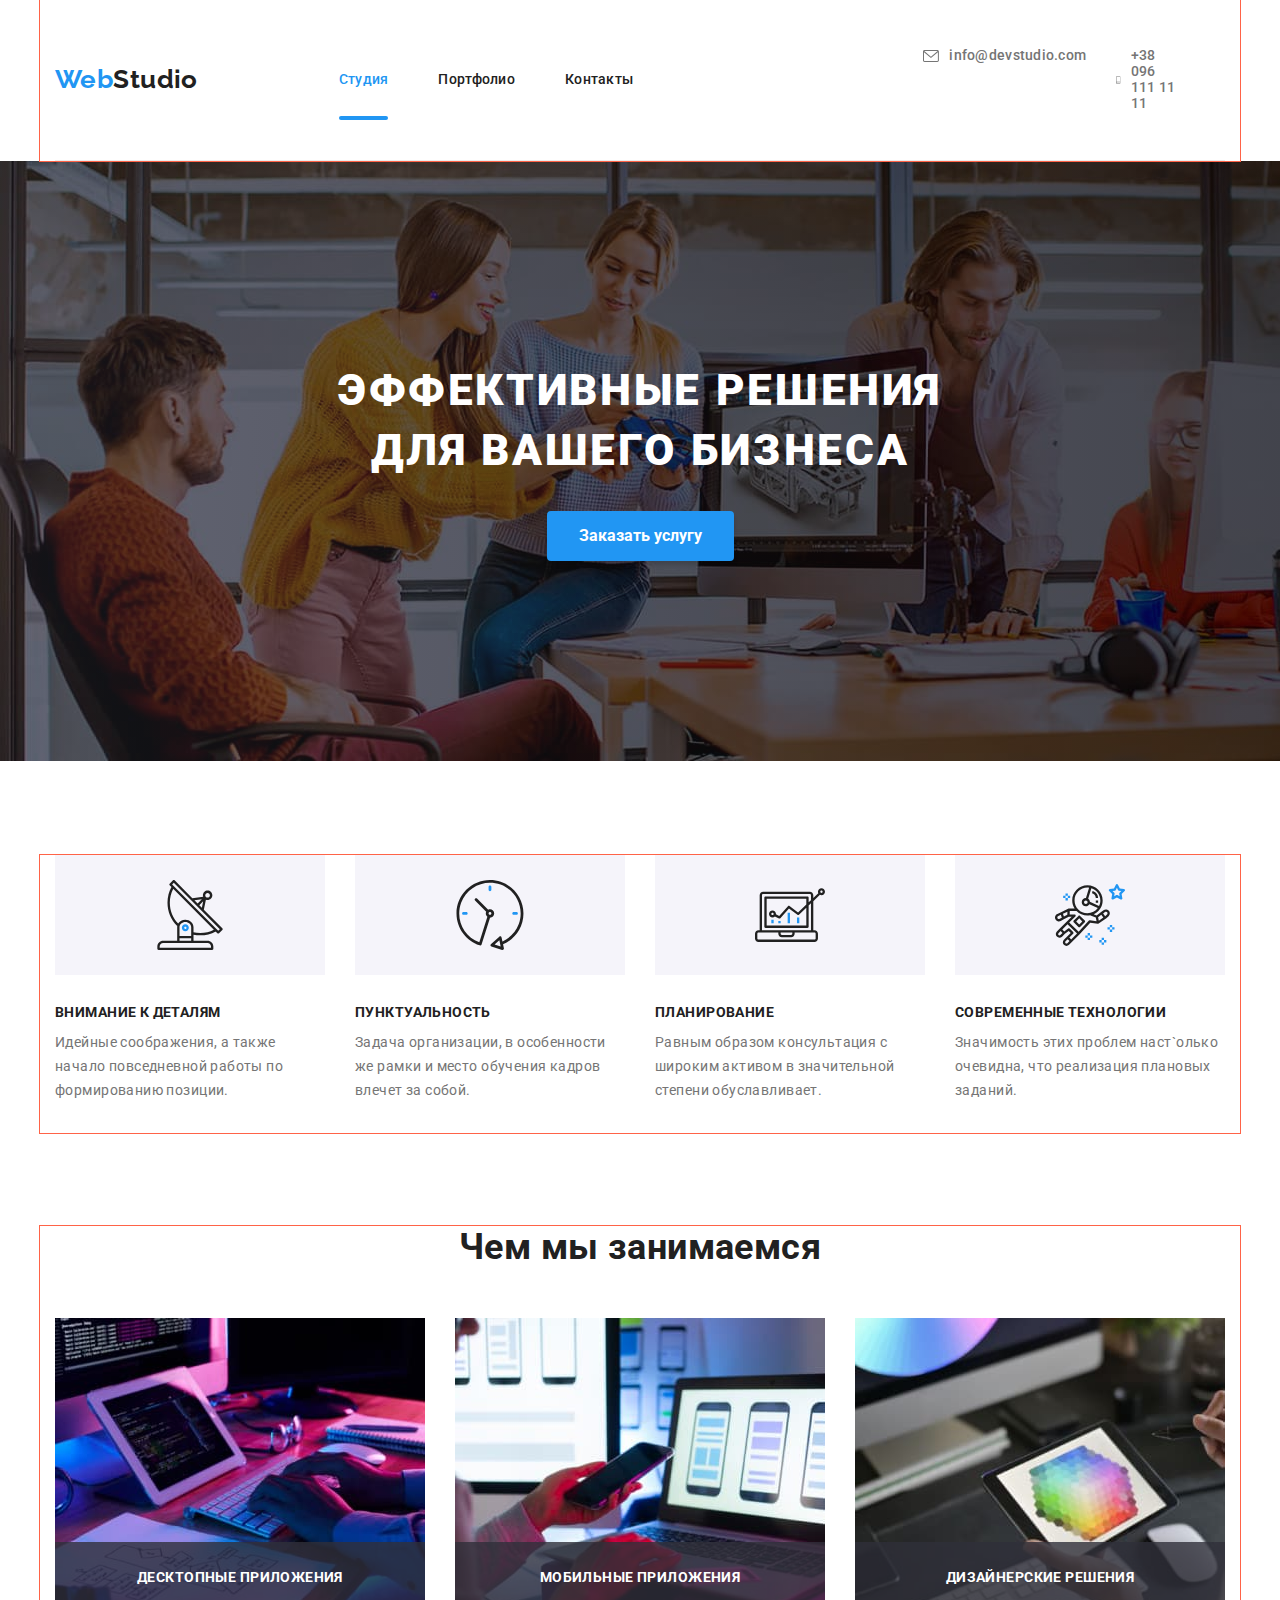
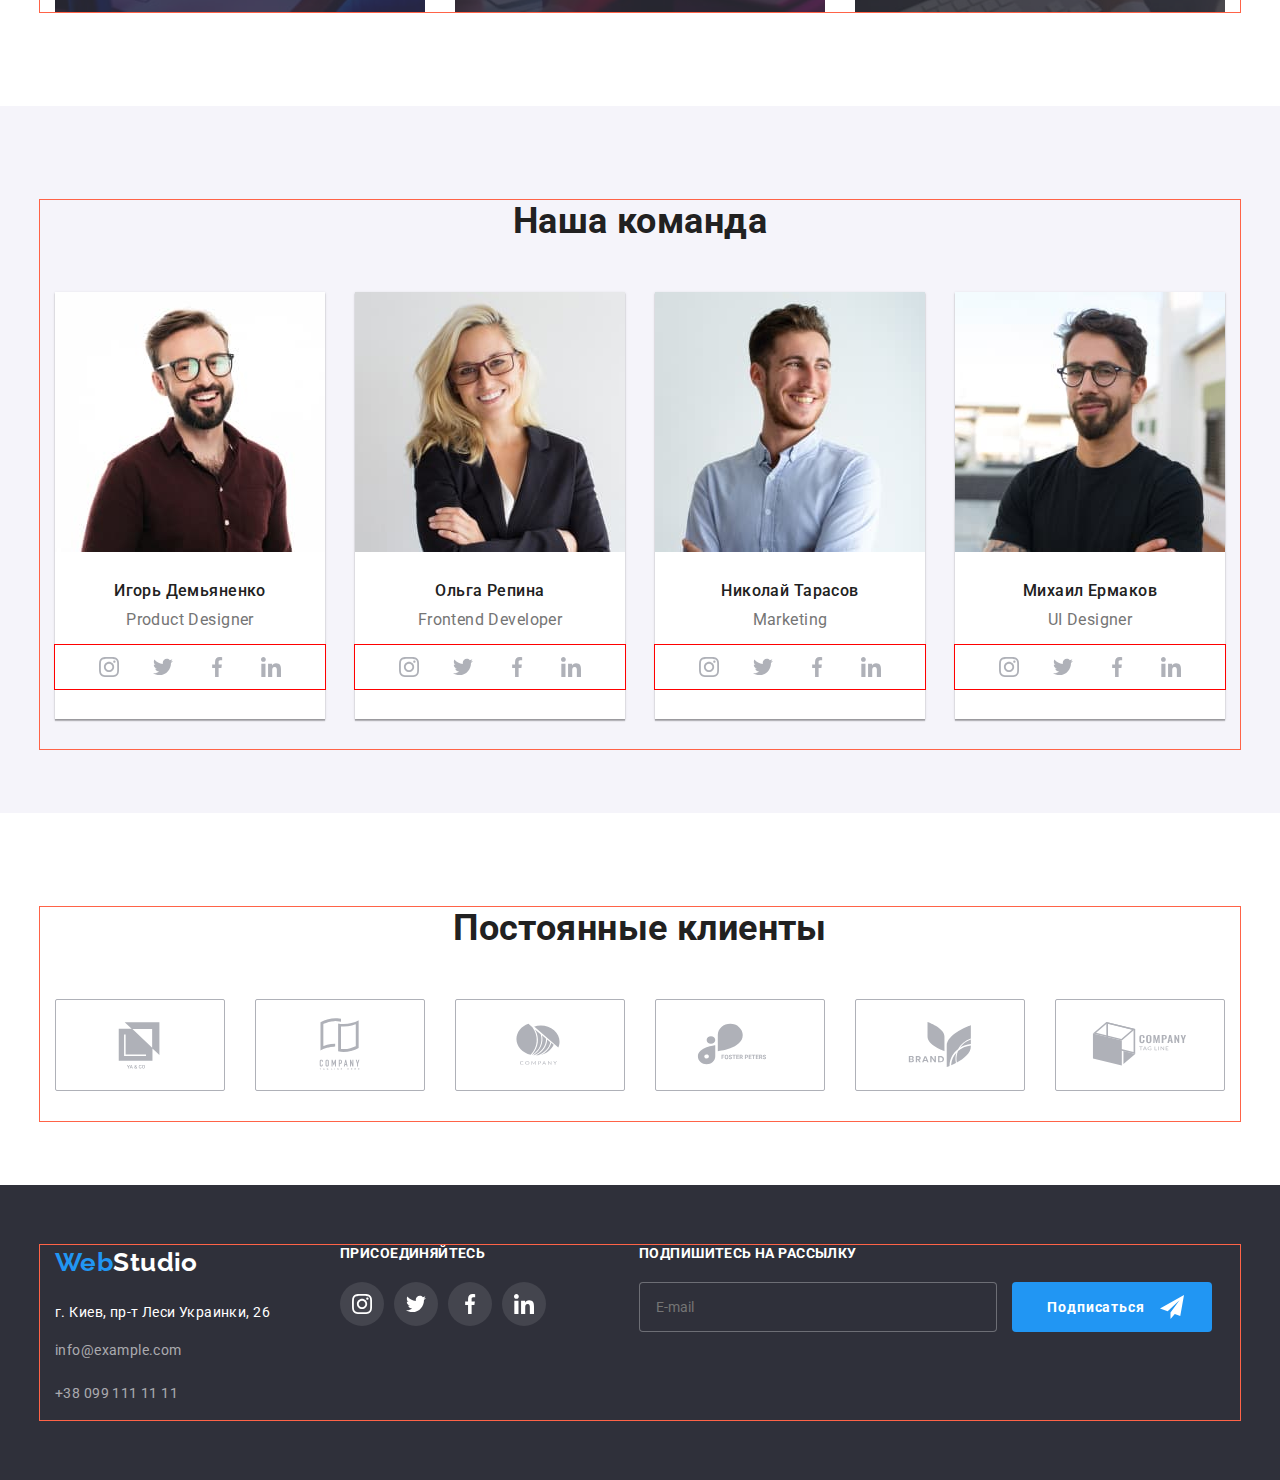
==== commit 49d13839: "hero" ====
--- a/index.html
+++ b/index.html
@@ -33,7 +33,7 @@
              <use class="icon-menu-close" href="./images/symbol-defs.svg#icon-close_menu"></use>
            </svg>
          </button>
-        <div class="menu-nav is-open" data-menu id="menu-nav"> 
+        <div class="menu-nav" data-menu id="menu-nav"> 
           <ul class="site-nav">
             <li class="site-nav__item">
               <a href="" class="site-nav__link site-nav__link--current">Студия</a>
@@ -453,7 +453,7 @@
         <footer class="footer__contact">
           <div class="footer__mobile">
             <div class="logo__footer">
-              <a href="/" class="logo__basic">Web<span class="logo__footer">Studio</span></a>
+              <a href="/" class="logo__basic-footer">Web<span class="logo__footer">Studio</span></a>
             </div>
             <address>
               <ul class="adress__navigator">
@@ -508,8 +508,8 @@
             </ul>
           </div>
           <form action="" class="form-footer" autocomplete="off">
-            <h3 class="social-network__title">ПОДПИШИТЕСЬ НА РАССЫЛКУ</h3>
-            <div>
+            <h3 class="social-network__title-form">ПОДПИШИТЕСЬ НА РАССЫЛКУ</h3>
+            <div class="form-footer__mobile">
               <label>
                 <input
                   class="form-footer__input"
--- a/css/main.min.css
+++ b/css/main.min.css
@@ -1,2 +1,2 @@
-html{-webkit-box-sizing:border-box;box-sizing:border-box}*,*::before,*::after{-webkit-box-sizing:inherit;box-sizing:inherit}body{background-color:#fff;color:#757575;font-family:Roboto, sans-serif;font-size:14px;line-height:1.71;letter-spacing:0.03em;outline:1px solid blue}body.modal-open{overflow:hidden}a{text-decoration:none}img{display:block;max-width:100%}ul{margin:0px;padding:0px;list-style:none}address{font:inherit}.container{position:relative;margin-left:auto;margin-right:auto;padding-left:15px;padding-right:15px;width:480px;outline:1px solid tomato}@media screen and (min-width: 480px){.container{width:480px}}@media screen and (min-width: 768px){.container{width:768px}}@media screen and (min-width: 1200px){.container{width:1200px}}.section__title-none{position:absolute;width:1px;height:1px;margin:-1px;border:0;padding:0;white-space:nowrap;-webkit-clip-path:inset(100%);clip-path:inset(100%);clip:rect(0 0 0 0);overflow:hidden}.section__title{margin-top:0;margin-bottom:30px;color:#212121;font-weight:700;font-size:28px;line-height:1.17;text-align:center}@media screen and (min-width: 1200px){.section__title{margin-bottom:50px;font-weight:700;font-size:36px}}.main-nav{display:block;border-bottom:1px solid #ececec}@media screen and (min-width: 768px){.main-nav{display:-webkit-box;display:-ms-flexbox;display:flex;-webkit-box-align:center;-ms-flex-align:center;align-items:center}}.logo__basic{color:#2196f3;font-family:Raleway, sans-serif;font-weight:700;font-size:26px;line-height:1.17}.logo__header{color:#212121;font-family:Raleway, sans-serif;font-weight:700;font-size:26px;line-height:1.38}.menu-nav{display:none;z-index:900;padding:40px 48px}.menu-nav.is-open{display:block}@media screen and (min-width: 768px){.menu-nav.is-open{display:-webkit-box;display:-ms-flexbox;display:flex;padding:0}}@media screen and (max-width: 767px){.menu-nav{position:absolute;top:100%;left:0%;width:100%;background-color:#fff}}@media screen and (min-width: 768px){.menu-nav{display:-webkit-box;display:-ms-flexbox;display:flex;-webkit-box-align:center;-ms-flex-align:center;align-items:center}}.site-nav{font-weight:500;font-size:40px;line-height:1.17;letter-spacing:0.02em;margin-bottom:302px}@media screen and (min-width: 768px){.site-nav{display:-webkit-box;display:-ms-flexbox;display:flex;margin-bottom:0px;margin-left:93px;font-size:14px;line-height:1.14}}.site-nav__item{position:relative}@media screen and (max-width: 767px){.site-nav__item:not(:last-child){margin-bottom:32px}}@media screen and (min-width: 768px){.site-nav__item:not(:last-child){margin-right:50px}}.site-nav__link{display:block;color:#212121;-webkit-transition:color 250ms cubic-bezier(0.4, 0, 0.2, 1);transition:color 250ms cubic-bezier(0.4, 0, 0.2, 1)}@media screen and (min-width: 768px){.site-nav__link{padding-top:32px;padding-bottom:32px}}.site-nav__link:hover,.site-nav__link:focus{color:#2196f3}.site-nav__link--current{color:#2196f3}@media screen and (min-width: 768px){.site-nav__link--current::after{content:'';position:absolute;bottom:0;left:0;display:block;width:100%;height:4px;border-radius:2px;background-color:#2196f3}}.contacts-nav{display:-webkit-box;display:-ms-flexbox;display:flex;font-weight:500;font-size:14px;line-height:1.14;letter-spacing:0.02em}@media screen and (max-width: 767px){.contacts-nav{-webkit-box-orient:vertical;-webkit-box-direction:reverse;-ms-flex-direction:column-reverse;flex-direction:column-reverse;margin-bottom:64px}}@media screen and (min-width: 768px){.contacts-nav{display:-webkit-box;display:-ms-flexbox;display:flex;margin-right:0}}@media screen and (min-width: 768px) and (max-width: 1199px){.contacts-nav{display:-webkit-box;display:-ms-flexbox;display:flex;-webkit-box-orient:vertical;-webkit-box-direction:normal;-ms-flex-direction:column;flex-direction:column;margin-left:65px;font-size:12px}}@media screen and (min-width: 1200px){.contacts-nav{font-size:14px;margin-left:290px}}.contacts-nav__item:not(:last-child){margin-right:30px}@media screen and (max-width: 767px){.contacts-nav__item:not(:first-child){margin-bottom:30px}}.contacts-nav__mail{display:-webkit-box;display:-ms-flexbox;display:flex;color:#757575;font-weight:500;font-size:34px;line-height:1.14;letter-spacing:0.02em;-webkit-transition:color 250ms cubic-bezier(0.4, 0, 0.2, 1);transition:color 250ms cubic-bezier(0.4, 0, 0.2, 1)}@media screen and (min-width: 768px){.contacts-nav__mail{display:-webkit-box;display:-ms-flexbox;display:flex;-webkit-box-align:center;-ms-flex-align:center;align-items:center}}@media screen and (min-width: 768px) and (max-width: 1199px){.contacts-nav__mail{font-size:12px}}@media screen and (min-width: 1200px){.contacts-nav__mail{font-size:14px}}.contacts-nav__mail:hover,.contacts-nav__mail:focus{color:#2196f3}@media screen and (max-width: 767px){.contacts-nav__icon{display:none}}@media screen and (min-width: 768px){.contacts-nav__icon{fill:currentColor;margin-right:10px;-webkit-box-align:center;-ms-flex-align:center;align-items:center;-webkit-transition:fill 250ms cubic-bezier(0.4, 0, 0.2, 1);transition:fill 250ms cubic-bezier(0.4, 0, 0.2, 1)}}.contacts-nav__tel{display:-webkit-box;display:-ms-flexbox;display:flex;-webkit-box-align:center;-ms-flex-align:center;align-items:center;color:#2196f3;font-weight:500;font-size:34px;line-height:1.14;letter-spacing:0.02em;-webkit-transition:color 250ms cubic-bezier(0.4, 0, 0.2, 1);transition:color 250ms cubic-bezier(0.4, 0, 0.2, 1)}@media screen and (min-width: 768px) and (max-width: 1199px){.contacts-nav__tel{font-size:12px}}@media screen and (min-width: 768px){.contacts-nav__tel{color:#757575}}@media screen and (min-width: 1200px){.contacts-nav__tel{font-size:14px}}.contacts-nav__tel:hover,.contacts-nav__tel:focus{color:#2196f3}.mobile-social{display:-webkit-box;display:-ms-flexbox;display:flex;font-weight:500;font-size:16px;text-align:1.22}.mobile-social__title{color:#2196f3}@media screen and (min-width: 768px){.mobile-social{display:none}}.mobile-social__symbol{color:#afb1b8;margin:0 10px}.main-nav{display:block;border-bottom:1px solid #ececec}@media screen and (min-width: 768px){.main-nav{display:-webkit-box;display:-ms-flexbox;display:flex;-webkit-box-align:center;-ms-flex-align:center;align-items:center}}.logo__basic{color:#2196f3;font-family:Raleway, sans-serif;font-weight:700;font-size:26px;line-height:1.17}.logo__header{color:#212121;font-family:Raleway, sans-serif;font-weight:700;font-size:26px;line-height:1.38}.menu-nav{display:none;z-index:900;padding:40px 48px}.menu-nav.is-open{display:block}@media screen and (min-width: 768px){.menu-nav.is-open{display:-webkit-box;display:-ms-flexbox;display:flex;padding:0}}@media screen and (max-width: 767px){.menu-nav{position:absolute;top:100%;left:0%;width:100%;background-color:#fff}}@media screen and (min-width: 768px){.menu-nav{display:-webkit-box;display:-ms-flexbox;display:flex;-webkit-box-align:center;-ms-flex-align:center;align-items:center}}.site-nav{font-weight:500;font-size:40px;line-height:1.17;letter-spacing:0.02em;margin-bottom:302px}@media screen and (min-width: 768px){.site-nav{display:-webkit-box;display:-ms-flexbox;display:flex;margin-bottom:0px;margin-left:93px;font-size:14px;line-height:1.14}}.site-nav__item{position:relative}@media screen and (max-width: 767px){.site-nav__item:not(:last-child){margin-bottom:32px}}@media screen and (min-width: 768px){.site-nav__item:not(:last-child){margin-right:50px}}.site-nav__link{display:block;color:#212121;-webkit-transition:color 250ms cubic-bezier(0.4, 0, 0.2, 1);transition:color 250ms cubic-bezier(0.4, 0, 0.2, 1)}@media screen and (min-width: 768px){.site-nav__link{padding-top:32px;padding-bottom:32px}}.site-nav__link:hover,.site-nav__link:focus{color:#2196f3}.site-nav__link--current{color:#2196f3}@media screen and (min-width: 768px){.site-nav__link--current::after{content:'';position:absolute;bottom:0;left:0;display:block;width:100%;height:4px;border-radius:2px;background-color:#2196f3}}.contacts-nav{display:-webkit-box;display:-ms-flexbox;display:flex;font-weight:500;font-size:14px;line-height:1.14;letter-spacing:0.02em}@media screen and (max-width: 767px){.contacts-nav{-webkit-box-orient:vertical;-webkit-box-direction:reverse;-ms-flex-direction:column-reverse;flex-direction:column-reverse;margin-bottom:64px}}@media screen and (min-width: 768px){.contacts-nav{display:-webkit-box;display:-ms-flexbox;display:flex;margin-right:0}}@media screen and (min-width: 768px) and (max-width: 1199px){.contacts-nav{display:-webkit-box;display:-ms-flexbox;display:flex;-webkit-box-orient:vertical;-webkit-box-direction:normal;-ms-flex-direction:column;flex-direction:column;margin-left:65px;font-size:12px}}@media screen and (min-width: 1200px){.contacts-nav{font-size:14px;margin-left:290px}}.contacts-nav__item:not(:last-child){margin-right:30px}@media screen and (max-width: 767px){.contacts-nav__item:not(:first-child){margin-bottom:30px}}.contacts-nav__mail{display:-webkit-box;display:-ms-flexbox;display:flex;color:#757575;font-weight:500;font-size:34px;line-height:1.14;letter-spacing:0.02em;-webkit-transition:color 250ms cubic-bezier(0.4, 0, 0.2, 1);transition:color 250ms cubic-bezier(0.4, 0, 0.2, 1)}@media screen and (min-width: 768px){.contacts-nav__mail{display:-webkit-box;display:-ms-flexbox;display:flex;-webkit-box-align:center;-ms-flex-align:center;align-items:center}}@media screen and (min-width: 768px) and (max-width: 1199px){.contacts-nav__mail{font-size:12px}}@media screen and (min-width: 1200px){.contacts-nav__mail{font-size:14px}}.contacts-nav__mail:hover,.contacts-nav__mail:focus{color:#2196f3}@media screen and (max-width: 767px){.contacts-nav__icon{display:none}}@media screen and (min-width: 768px){.contacts-nav__icon{fill:currentColor;margin-right:10px;-webkit-box-align:center;-ms-flex-align:center;align-items:center;-webkit-transition:fill 250ms cubic-bezier(0.4, 0, 0.2, 1);transition:fill 250ms cubic-bezier(0.4, 0, 0.2, 1)}}.contacts-nav__tel{display:-webkit-box;display:-ms-flexbox;display:flex;-webkit-box-align:center;-ms-flex-align:center;align-items:center;color:#2196f3;font-weight:500;font-size:34px;line-height:1.14;letter-spacing:0.02em;-webkit-transition:color 250ms cubic-bezier(0.4, 0, 0.2, 1);transition:color 250ms cubic-bezier(0.4, 0, 0.2, 1)}@media screen and (min-width: 768px) and (max-width: 1199px){.contacts-nav__tel{font-size:12px}}@media screen and (min-width: 768px){.contacts-nav__tel{color:#757575}}@media screen and (min-width: 1200px){.contacts-nav__tel{font-size:14px}}.contacts-nav__tel:hover,.contacts-nav__tel:focus{color:#2196f3}.mobile-social{display:-webkit-box;display:-ms-flexbox;display:flex;font-weight:500;font-size:16px;text-align:1.22}.mobile-social__title{color:#2196f3}@media screen and (min-width: 768px){.mobile-social{display:none}}.mobile-social__symbol{color:#afb1b8;margin:0 10px}.hero{text-align:center;padding-top:118px;padding-bottom:118px;max-width:1600px;height:400px;background-image:-webkit-gradient(linear, left top, right top, from(rgba(47,48,58,0.4)), to(rgba(0,0,0,0.5))),url(../images/hero.jpg);background-image:linear-gradient(to right, rgba(47,48,58,0.4), rgba(0,0,0,0.5)),url(../images/hero.jpg);margin:0 auto}@media screen and (min-width: 1200px){.hero{padding-top:200px;padding-bottom:200px;height:600px}}.hero__title{margin-top:0;margin-bottom:30px;color:#fff;font-weight:900;font-size:26px;line-height:1.62;letter-spacing:0.06em}@media screen and (min-width: 1200px){.hero__title{font-size:44px;line-height:1.36}}.hero__button{display:inline-block;border-radius:4px;border:#2196f3;-webkit-box-shadow:0px 4px 4px rgba(0,0,0,0.15);box-shadow:0px 4px 4px rgba(0,0,0,0.15);padding:10px 32px;color:#fff;background-color:#2196f3;font-family:Roboto;font-weight:700;font-size:16px;line-height:1.88;text-align:center}.modal{display:inline-block;position:fixed;top:0;left:0;width:100%;height:100%;padding:93px 15px 94px 15px;z-index:999;background-color:rgba(0,0,0,0.2);opacity:1}@media screen and (min-width: 768px){.modal{padding:0;visibility:visible;-webkit-transition:opacity 250ms cubic-bezier(0.4, 0, 0.2, 1),visibility 250ms cubic-bezier(0.4, 0, 0.2, 1);transition:opacity 250ms cubic-bezier(0.4, 0, 0.2, 1),visibility 250ms cubic-bezier(0.4, 0, 0.2, 1)}}.modal__is-hidden{opacity:0;visibility:hidden;pointer-events:none}.modal__dialog{position:relative;max-width:450px;height:609px;padding:40px;background-color:#fff;overflow-y:scroll}@media screen and (min-width: 768px){.modal__dialog{top:50%;left:50%;width:528px;height:581px;-webkit-transform:translate(-50%, -50%) scale(1);transform:translate(-50%, -50%) scale(1);-webkit-transition:-webkit-transform 250ms cubic-bezier(0.4, 0, 0.2, 1);transition:-webkit-transform 250ms cubic-bezier(0.4, 0, 0.2, 1);transition:transform 250ms cubic-bezier(0.4, 0, 0.2, 1);transition:transform 250ms cubic-bezier(0.4, 0, 0.2, 1), -webkit-transform 250ms cubic-bezier(0.4, 0, 0.2, 1)}.modal__is-hidden .modal__dialog{-webkit-transform:translate(-50%, -50%) scale(0);transform:translate(-50%, -50%) scale(0)}}.modal__icon-close{position:absolute;top:8px;right:8px;padding:0;margin:0;border:none;width:30px;height:30px;border:1px solid rgba(0,0,0,0.1);border-radius:50%;background:none;-webkit-transition:fill 250ms cubic-bezier(0.4, 0, 0.2, 1);transition:fill 250ms cubic-bezier(0.4, 0, 0.2, 1)}.modal__icon-close:focus,.modal__icon-close:hover{fill:#2196f3}.modal__icon{position:absolute;top:5px;right:5px;background-color:#fff}.modal__title{font-weight:700;font-size:20px;line-height:1.5;letter-spacing:0.03em;margin:0 0 10px 0;color:#212121;text-align:center}@media screen and (min-width: 1200px){.modal__title{line-height:1.172}}.modal__form{margin:0;padding:0}.modal__field{margin-bottom:8px}.modal__label{display:block;text-align:left;margin:0;padding:0;font-size:12px}.modal__input{position:relative}.modal__input:focus-within>.modal__input-icon{border:1px solid #2196f3}.modal__pic{position:absolute;display:inline-block;top:50%;left:12px;-webkit-transform:translateY(-50%);transform:translateY(-50%)}.modal__input-icon{width:100%;height:40px;padding-left:42px;border:1px solid rgba(33,33,33,0.2);border-radius:4px;-webkit-transition:fill 250ms cubic-bezier(0.4, 0, 0.2, 1);transition:fill 250ms cubic-bezier(0.4, 0, 0.2, 1);outline:none}.modal__input:focus-within>.modal__input-icon{border:1px solid #2196f3}.modal__input-icon:focus+.modal__input-pic{fill:#2196f3}.modal__textarea{width:100%;padding:12px 16px;margin-bottom:16px;outline:none;resize:none;border:1px solid rgba(33,33,33,0.2);border-radius:4px;height:120px;font-size:12px;line-height:1.16;letter-spacing:0.01em}.modal__label:focus-within>.modal__textarea{border:1px solid #2196f3}.modal__textarea:focus{border:1px solid #2196f3}.modal__checkbox{margin-bottom:25px;font-size:12px;font-weight:400;line-height:1.17}@media screen and (min-width: 768px){.modal__checkbox{font-size:14px;line-height:1.71}}.modal__checkbox-label{display:-webkit-box;display:-ms-flexbox;display:flex;-webkit-box-align:center;-ms-flex-align:center;align-items:center;-webkit-box-pack:center;-ms-flex-pack:center;justify-content:center}.modal__checkbox-input{position:absolute;width:1px;height:1px;margin:-1px;border:0;padding:0;white-space:nowrap;-webkit-clip-path:inset(100%);clip-path:inset(100%);clip:rect(0 0 0 0);overflow:hidden}.modal__checkbox-mark{display:inline-block;margin-right:8px;width:16px;height:15px;border:2px solid #212121;border-radius:4px}.modal__checkbox-input:checked+.modal__checkbox-mark{background-color:#2196f3;background-image:url(../images/icon-check.svg);background-repeat:no-repeat;background-position:center;background-size:contain;border-color:#2196f3;background-origin:border-box}.modal__link{color:#2196f3;text-decoration:underline;padding-left:2px}.modal__button{width:200px;height:50px;-webkit-transition:background-color 250ms cubic-bezier(0.4, 0, 0.2, 1);transition:background-color 250ms cubic-bezier(0.4, 0, 0.2, 1)}.modal__button:focus{background-color:#188ce8}.plus__section{padding-top:60px;padding-bottom:60px}@media screen and (min-width: 1200px){.plus__section{padding-top:94px;padding-bottom:93px}}.plus__text{margin-top:0;margin-bottom:0}.plus__item{display:block}@media screen and (min-width: 768px){.plus__item{display:-webkit-box;display:-ms-flexbox;display:flex;-ms-flex-wrap:wrap;flex-wrap:wrap}}.plus__list{max-width:450px;margin-bottom:30px;width:100%}@media screen and (min-width: 768px){.plus__list{width:354px}.plus__list:not(:nth-child(2n)){margin-right:30px}}@media screen and (min-width: 1200px){.plus__list{width:270px}.plus__list:not(:last-child){margin-right:30px}}.plus__icon{display:-webkit-box;display:-ms-flexbox;display:flex;-webkit-box-align:center;-ms-flex-align:center;align-items:center;-webkit-box-pack:center;-ms-flex-pack:center;justify-content:center;width:100%;height:120px;margin-bottom:30px;background-color:#f5f4fa}.plus__title{color:#212121;font-weight:700;font-size:14px;line-height:1.14;text-align:center;margin-top:0;margin-bottom:10px}@media screen and (min-width: 768px){.plus__title{text-align:left}}.work__section{padding-bottom:94px}@media screen and (max-width: 1200px){.work__section{display:none}}.work__list{display:-webkit-box;display:-ms-flexbox;display:flex}.work__item:not(:last-child){margin-right:30px}.work__img{position:relative}.work__title{position:absolute;display:-webkit-box;display:-ms-flexbox;display:flex;-webkit-box-pack:center;-ms-flex-pack:center;justify-content:center;-webkit-box-align:center;-ms-flex-align:center;align-items:center;margin:0;padding:0;bottom:0;left:0;width:100%;height:70px;font-weight:700;font-size:14px;line-height:1.17;letter-spacing:0.03em;background-color:rgba(47,48,58,0.8);color:#fff}.team__section{padding-top:60px;padding-bottom:60px;background-color:#f5f4fa}@media screen and (min-width: 1200px){.team__section{padding-top:94px;padding-bottom:94px}}.team__main{display:block;margin-bottom:-30px}@media screen and (min-width: 768px){.team__main{display:-webkit-box;display:-ms-flexbox;display:flex;-ms-flex-wrap:wrap;flex-wrap:wrap}}.team__item{max-width:450px;width:100%;margin-bottom:30px}@media screen and (min-width: 768px){.team__item{width:354px}.team__item:nth-child(odd){margin-right:30px}}@media screen and (min-width: 1200px){.team__item{width:calc((100% - 3 * 30px) / 4);-webkit-box-shadow:0px 1px 3px rgba(0,0,0,0.12),0px 1px 1px rgba(0,0,0,0.14),0px 2px 1px rgba(0,0,0,0.2);box-shadow:0px 1px 3px rgba(0,0,0,0.12),0px 1px 1px rgba(0,0,0,0.14),0px 2px 1px rgba(0,0,0,0.2)}.team__item:nth-child(odd){margin-right:0}.team__item:not(:last-child){margin-right:30px}}.team__card{padding-top:30px;padding-bottom:24px;background-color:#fff}@media screen and (min-width: 1200px){.team__card{padding-bottom:30px}}.team__title{margin-top:0;margin-bottom:10px;text-align:center;color:#212121;font-weight:500;font-size:16px;line-height:1.17}.team__text{margin-top:0;margin-bottom:16px;text-align:center;font-weight:400;font-size:16px;line-height:1.17}.team__icon{display:-webkit-box;display:-ms-flexbox;display:flex;-webkit-box-pack:justify;-ms-flex-pack:justify;justify-content:space-between;padding-left:122px;padding-right:122px;list-style:none;width:100%;outline:1px solid red}@media screen and (min-width: 768px){.team__icon{padding-left:74px;padding-right:74px}}@media screen and (min-width: 1200px){.team__icon{padding-left:32px;padding-right:32px}}.team__social{display:-webkit-box;display:-ms-flexbox;display:flex;-webkit-box-align:center;-ms-flex-align:center;align-items:center;-webkit-box-pack:center;-ms-flex-pack:center;justify-content:center;width:44px;height:44px;fill:#afb1b8;background:#fff;-webkit-transition:fill 250ms cubic-bezier(0.4, 0, 0.2, 1),background-color 250ms cubic-bezier(0.4, 0, 0.2, 1),border-radius 250ms cubic-bezier(0.4, 0, 0.2, 1);transition:fill 250ms cubic-bezier(0.4, 0, 0.2, 1),background-color 250ms cubic-bezier(0.4, 0, 0.2, 1),border-radius 250ms cubic-bezier(0.4, 0, 0.2, 1)}.team__social:hover,.team__social:focus{fill:#fff;background-color:#2196f3;border-radius:50%}.clients{padding-top:60px;padding-bottom:60px}@media screen and (min-width: 1200px){.clients{padding-top:94px;padding-bottom:94px}}.clients__title{display:-webkit-box;display:-ms-flexbox;display:flex;-ms-flex-wrap:wrap;flex-wrap:wrap;margin-bottom:-30px}@media screen and (min-width: 1200px){.clients__title{-webkit-box-pack:justify;-ms-flex-pack:justify;justify-content:space-between}}.clients__card{display:-webkit-inline-box;display:-ms-inline-flexbox;display:inline-flex;-webkit-box-pack:justify;-ms-flex-pack:justify;justify-content:space-between;padding:0;margin-bottom:30px}.clients__card:nth-child(odd){margin-right:30px}@media screen and (min-width: 768px){.clients__card:nth-child(odd){margin-right:0}.clients__card:not(:nth-child(3n)){margin-right:30px}}@media screen and (min-width: 1200px){.clients__card:not(:nth-child(3n)){margin-right:0}.clients__card:not(:last-child){margin-right:30px}}.clients__log{display:-webkit-box;display:-ms-flexbox;display:flex;-webkit-box-align:center;-ms-flex-align:center;align-items:center;-webkit-box-pack:center;-ms-flex-pack:center;justify-content:center;width:210px;height:92px;border:1px solid #afb1b8;border-radius:2px;fill:#afb1b8;-webkit-transition:fill 250ms cubic-bezier(0.4, 0, 0.2, 1),border 250ms cubic-bezier(0.4, 0, 0.2, 1);transition:fill 250ms cubic-bezier(0.4, 0, 0.2, 1),border 250ms cubic-bezier(0.4, 0, 0.2, 1)}.clients__log:hover,.clients__log:focus{fill:#2196f3;border:1px solid #2196f3}@media screen and (min-width: 768px){.clients__log{width:226px}}@media screen and (min-width: 1200px){.clients__log{width:170px;margin-bottom:0}}.footer__nav{background-color:#2f303a;padding-top:60px;padding-bottom:60px}.footer__contact{display:block}@media screen and (min-width: 768px){.footer__contact{display:-webkit-inline-box;display:-ms-inline-flexbox;display:inline-flex}}.footer__mobile{margin:0 auto}.logo__footer{color:#fff;font-family:Raleway, sans-serif;font-weight:700;font-size:26px;line-height:1.38;padding-bottom:20px}.adress__navigator{margin-left:auto;margin-right:auto}@media screen and (min-width: 1200px){.adress__navigator{padding-right:70px}}.adress__nav{padding-bottom:9px}.adress__map{color:#fff;font-weight:400;font-size:14px;line-height:1.71;letter-spacing:0.03em}.adress__mail{color:rgba(255,255,255,0.6);font-weight:400;font-size:14px;line-height:2.42;letter-spacing:0.03em}.adress__tel{color:rgba(255,255,255,0.6);font-weight:400;font-size:14px;line-height:2.42;letter-spacing:0.03em}.social-network__title{color:#fff;font-weight:700;font-size:14px;line-height:1.17;padding-bottom:20px;margin:0;padding-top:0}.social-network__icon{display:-webkit-inline-box;display:-ms-inline-flexbox;display:inline-flex}.social-network__list:not(:last-child){margin-right:10px}.social-network__link{width:44px;height:44px;background-color:rgba(255,255,255,0.1);border-radius:50%;display:-webkit-box;display:-ms-flexbox;display:flex;-webkit-box-align:center;-ms-flex-align:center;align-items:center;-webkit-box-pack:center;-ms-flex-pack:center;justify-content:center;-webkit-transition:background-color 250ms cubic-bezier(0.4, 0, 0.2, 1);transition:background-color 250ms cubic-bezier(0.4, 0, 0.2, 1)}.social-network__link:hover,.social-network__link:focus{background-color:#2196f3}.social-network__link--color{fill:#fff}.form-footer{margin-left:93px}.form-footer__input{display:-webkit-inline-box;display:-ms-inline-flexbox;display:inline-flex;border:1px solid rgba(255,255,255,0.3);width:358px;height:50px;border-radius:4px;padding-left:16px;background-color:#2f303a;color:rgba(255,255,255,0.6)}.form-footer__button{width:12.5rem;height:3.125rem;margin-left:12px;padding-right:62px;padding-left:29px;position:relative;background-color:#2196f3;border-radius:0.25rem;border:#2196f3;color:#fff;font-weight:16px;font-weight:700;line-height:1.875;letter-spacing:0.06em}.form-footer__icon{position:absolute;top:50%;right:28px;fill:#fff;-webkit-box-align:center;-ms-flex-align:center;align-items:center;-webkit-transform:translateY(-50%);transform:translateY(-50%)}.portfolio-main{padding:94px 0}.button-navigation{display:-webkit-box;display:-ms-flexbox;display:flex;-webkit-box-pack:center;-ms-flex-pack:center;justify-content:center;margin-bottom:50px}.button-navigation__list:not(:last-child){margin-right:8px}@media screen and (max-width: 767px){.button-navigation{-webkit-box-pack:left;-ms-flex-pack:left;justify-content:left;-ms-flex-wrap:wrap;flex-wrap:wrap}}.button-navigation__list:not(:nth-last-child(-n+2)){margin-bottom:15px}.button-navigation__filter{font-family:Roboto, sans-serif;font-weight:500;font-size:16px;line-height:1.62;text-align:center;border-radius:4px;padding:6px 22px 6px 22px;color:#212121;background-color:#f5f4fa;-webkit-transition:color 250ms cubic-bezier(0.4, 0, 0.2, 1),background-color 250ms cubic-bezier(0.4, 0, 0.2, 1);transition:color 250ms cubic-bezier(0.4, 0, 0.2, 1),background-color 250ms cubic-bezier(0.4, 0, 0.2, 1)}.button-navigation__filter:hover,.button-navigation__filter:focus{color:#fff;background-color:#2196f3}.portfolio{display:block}@media screen and (min-width: 768px){.portfolio{display:-webkit-box;display:-ms-flexbox;display:flex;-ms-flex-wrap:wrap;flex-wrap:wrap}}@media screen and (max-width: 1199px){.portfolio{margin-bottom:-30px}}.portfolio__card:hover,.portfolio__card:focus{-webkit-box-shadow:0px 1px 1px rgba(0,0,0,0.12),0px 4px 4px rgba(0,0,0,0.06),1px 4px 6px rgba(0,0,0,0.16);box-shadow:0px 1px 1px rgba(0,0,0,0.12),0px 4px 4px rgba(0,0,0,0.06),1px 4px 6px rgba(0,0,0,0.16)}@media screen and (max-width: 1199px){.portfolio__card{margin-bottom:30px}}@media screen and (min-width: 480px){.portfolio__card{max-width:450px}}@media screen and (min-width: 768px){.portfolio__card{max-width:354px}.portfolio__card:nth-child(odd){margin-right:30px}}@media screen and (min-width: 1200px){.portfolio__card:not(:nth-child(3n)){width:calc((100% - 60px) / 3);margin-right:30px}.portfolio__card:not(:nth-last-child(-n+3)){margin-bottom:30px;-webkit-transition:-webkit-box-shadow 250ms cubic-bezier(0.4, 0, 0.2, 1);transition:-webkit-box-shadow 250ms cubic-bezier(0.4, 0, 0.2, 1);transition:box-shadow 250ms cubic-bezier(0.4, 0, 0.2, 1);transition:box-shadow 250ms cubic-bezier(0.4, 0, 0.2, 1), -webkit-box-shadow 250ms cubic-bezier(0.4, 0, 0.2, 1)}}.portfolio__img{position:relative;overflow:hidden}.portfolio__img::before{display:block;content:'';position:absolute;top:0;left:0;width:100%;height:100%;background-color:rgba(33,150,243,0.9);opacity:0;-webkit-transform:translateY(100%);transform:translateY(100%);-webkit-transition:-webkit-transform 250ms cubic-bezier(0.4, 0, 0.2, 1);transition:-webkit-transform 250ms cubic-bezier(0.4, 0, 0.2, 1);transition:transform 250ms cubic-bezier(0.4, 0, 0.2, 1);transition:transform 250ms cubic-bezier(0.4, 0, 0.2, 1), -webkit-transform 250ms cubic-bezier(0.4, 0, 0.2, 1)}.portfolio__card:hover .portfolio__img::before{-webkit-transform:translateY(0);transform:translateY(0);opacity:1}.portfolio__text{position:absolute;top:0;left:0;margin:0;padding:62px 24px;font-weight:400;font-size:18px;line-height:1.55;letter-spacing:0.03em;color:#fff;opacity:0;-webkit-transform:translateY(100%);transform:translateY(100%);-webkit-transition:-webkit-transform 250ms cubic-bezier(0.4, 0, 0.2, 1);transition:-webkit-transform 250ms cubic-bezier(0.4, 0, 0.2, 1);transition:transform 250ms cubic-bezier(0.4, 0, 0.2, 1);transition:transform 250ms cubic-bezier(0.4, 0, 0.2, 1), -webkit-transform 250ms cubic-bezier(0.4, 0, 0.2, 1)}.portfolio__card:hover .portfolio__text{opacity:1;-webkit-transform:translateY(0);transform:translateY(0)}.portfolio__title{margin-bottom:4px;margin-top:0;color:#212121;font-weight:700;font-size:17px;line-height:2;letter-spacing:0.06em}.portfolio__desc{margin:0;font-family:Roboto, sans-serif;font-weight:400;font-size:16px;line-height:1.88;color:#757575}.portfolio__nav{padding:20px 24px 20px 24px;border-left:1px solid #eeeeee;border-right:1px solid #eeeeee;border-bottom:1px solid #eeeeee}.button-menu{position:absolute;top:0;right:0;border:none;background-color:transparent}.button-menu.is-open .icon-menu-close{display:block}.button-menu.is-open .icon-menu{display:none}.button-menu.is-open .logo__basic{display:none}.button-menu.is-open .logo__header{display:none}@media screen and (min-width: 768px){.button-menu{display:none}}.button-menu:hover .icon-menu-close,.button-menu:focus .icon-menu-close{fill:#2196f3}.button-menu:hover .icon-menu,.button-menu:focus .icon-menu{fill:#2196f3}.icon-menu-close{display:none}
+html{-webkit-box-sizing:border-box;box-sizing:border-box}*,*::before,*::after{-webkit-box-sizing:inherit;box-sizing:inherit}body{background-color:#fff;color:#757575;font-family:Roboto, sans-serif;font-size:14px;line-height:1.71;letter-spacing:0.03em;outline:1px solid blue}body.modal-open{overflow:hidden}a{text-decoration:none}img{display:block;max-width:100%;height:auto}ul{margin:0px;padding:0px;list-style:none}address{font:inherit}.container{position:relative;margin-left:auto;margin-right:auto;padding-left:15px;padding-right:15px;width:480px;outline:1px solid tomato}@media screen and (min-width: 480px){.container{width:480px}}@media screen and (min-width: 768px){.container{width:768px}}@media screen and (min-width: 1200px){.container{width:1200px}}.section__title-none{position:absolute;width:1px;height:1px;margin:-1px;border:0;padding:0;white-space:nowrap;-webkit-clip-path:inset(100%);clip-path:inset(100%);clip:rect(0 0 0 0);overflow:hidden}.section__title{margin-top:0;margin-bottom:30px;color:#212121;font-weight:700;font-size:28px;line-height:1.17;text-align:center}@media screen and (min-width: 1200px){.section__title{margin-bottom:50px;font-weight:700;font-size:36px}}.main-nav{display:block;border-bottom:1px solid #ececec}@media screen and (min-width: 768px){.main-nav{display:-webkit-box;display:-ms-flexbox;display:flex;-webkit-box-align:center;-ms-flex-align:center;align-items:center}}.logo__basic{color:#2196f3;font-family:Raleway, sans-serif;font-weight:700;font-size:24px;line-height:1.17}@media screen and (min-width: 1200px){.logo__basic{font-size:26px}}.logo__header{color:#212121;font-family:Raleway, sans-serif;font-weight:700;font-size:24px;line-height:1.38}@media screen and (min-width: 1200px){.logo__header{font-size:26px}}.menu-nav{display:none;z-index:900;padding:40px 48px}.menu-nav.is-open{display:block}@media screen and (min-width: 768px){.menu-nav.is-open{display:-webkit-box;display:-ms-flexbox;display:flex;padding:0}}@media screen and (max-width: 767px){.menu-nav{position:absolute;top:0%;left:0%;width:100%;background-color:#fff}}@media screen and (min-width: 768px){.menu-nav{display:-webkit-box;display:-ms-flexbox;display:flex;-webkit-box-align:center;-ms-flex-align:center;align-items:center}}.site-nav{font-weight:500;font-size:40px;line-height:1.17;letter-spacing:0.02em;margin-bottom:302px}@media screen and (min-width: 768px){.site-nav{display:-webkit-box;display:-ms-flexbox;display:flex;margin-bottom:0px;margin-left:93px;font-size:14px;line-height:1.14}}.site-nav__item{position:relative}@media screen and (max-width: 767px){.site-nav__item:not(:last-child){margin-bottom:32px}}@media screen and (min-width: 768px){.site-nav__item:not(:last-child){margin-right:50px}}.site-nav__link{display:block;color:#212121;-webkit-transition:color 250ms cubic-bezier(0.4, 0, 0.2, 1);transition:color 250ms cubic-bezier(0.4, 0, 0.2, 1)}@media screen and (min-width: 768px){.site-nav__link{padding-top:32px;padding-bottom:32px}}.site-nav__link:hover,.site-nav__link:focus{color:#2196f3}.site-nav__link--current{color:#2196f3}@media screen and (min-width: 768px){.site-nav__link--current::after{content:'';position:absolute;bottom:0;left:0;display:block;width:100%;height:4px;border-radius:2px;background-color:#2196f3}}.contacts-nav{display:-webkit-box;display:-ms-flexbox;display:flex;font-weight:500;font-size:14px;line-height:1.14;letter-spacing:0.02em}@media screen and (max-width: 767px){.contacts-nav{-webkit-box-orient:vertical;-webkit-box-direction:reverse;-ms-flex-direction:column-reverse;flex-direction:column-reverse;margin-bottom:64px}}@media screen and (min-width: 768px){.contacts-nav{display:-webkit-box;display:-ms-flexbox;display:flex;margin-right:0}}@media screen and (min-width: 768px) and (max-width: 1199px){.contacts-nav{display:-webkit-box;display:-ms-flexbox;display:flex;-webkit-box-orient:vertical;-webkit-box-direction:normal;-ms-flex-direction:column;flex-direction:column;margin-left:65px;font-size:12px}}@media screen and (min-width: 1200px){.contacts-nav{font-size:14px;margin-left:290px}}.contacts-nav__item:not(:last-child){margin-right:30px}@media screen and (max-width: 767px){.contacts-nav__item:not(:first-child){margin-bottom:30px}}.contacts-nav__mail{display:-webkit-box;display:-ms-flexbox;display:flex;color:#757575;font-weight:500;font-size:24px;line-height:1.14;letter-spacing:0.02em;-webkit-transition:color 250ms cubic-bezier(0.4, 0, 0.2, 1);transition:color 250ms cubic-bezier(0.4, 0, 0.2, 1)}@media screen and (min-width: 768px){.contacts-nav__mail{display:-webkit-box;display:-ms-flexbox;display:flex;-webkit-box-align:center;-ms-flex-align:center;align-items:center}}@media screen and (min-width: 768px) and (max-width: 1199px){.contacts-nav__mail{font-size:12px}}@media screen and (min-width: 1200px){.contacts-nav__mail{font-size:14px}}.contacts-nav__mail:hover,.contacts-nav__mail:focus{color:#2196f3}@media screen and (max-width: 767px){.contacts-nav__icon{display:none}}@media screen and (min-width: 768px){.contacts-nav__icon{fill:currentColor;margin-right:10px;-webkit-box-align:center;-ms-flex-align:center;align-items:center;-webkit-transition:fill 250ms cubic-bezier(0.4, 0, 0.2, 1);transition:fill 250ms cubic-bezier(0.4, 0, 0.2, 1)}}.contacts-nav__tel{display:-webkit-box;display:-ms-flexbox;display:flex;-webkit-box-align:center;-ms-flex-align:center;align-items:center;color:#2196f3;font-weight:500;font-size:34px;line-height:1.14;letter-spacing:0.02em;-webkit-transition:color 250ms cubic-bezier(0.4, 0, 0.2, 1);transition:color 250ms cubic-bezier(0.4, 0, 0.2, 1)}@media screen and (min-width: 768px) and (max-width: 1199px){.contacts-nav__tel{font-size:12px}}@media screen and (min-width: 768px){.contacts-nav__tel{color:#757575}}@media screen and (min-width: 1200px){.contacts-nav__tel{font-size:14px}}.contacts-nav__tel:hover,.contacts-nav__tel:focus{color:#2196f3}.mobile-social{display:-webkit-box;display:-ms-flexbox;display:flex;font-weight:500;font-size:16px;text-align:1.22}.mobile-social__title{color:#2196f3}@media screen and (min-width: 768px){.mobile-social{display:none}}.mobile-social__symbol{color:#afb1b8;margin:0 10px}.main-nav{display:block;border-bottom:1px solid #ececec}@media screen and (min-width: 768px){.main-nav{display:-webkit-box;display:-ms-flexbox;display:flex;-webkit-box-align:center;-ms-flex-align:center;align-items:center}}.logo__basic{color:#2196f3;font-family:Raleway, sans-serif;font-weight:700;font-size:24px;line-height:1.17}@media screen and (min-width: 1200px){.logo__basic{font-size:26px}}.logo__header{color:#212121;font-family:Raleway, sans-serif;font-weight:700;font-size:24px;line-height:1.38}@media screen and (min-width: 1200px){.logo__header{font-size:26px}}.menu-nav{display:none;z-index:900;padding:40px 48px}.menu-nav.is-open{display:block}@media screen and (min-width: 768px){.menu-nav.is-open{display:-webkit-box;display:-ms-flexbox;display:flex;padding:0}}@media screen and (max-width: 767px){.menu-nav{position:absolute;top:0%;left:0%;width:100%;background-color:#fff}}@media screen and (min-width: 768px){.menu-nav{display:-webkit-box;display:-ms-flexbox;display:flex;-webkit-box-align:center;-ms-flex-align:center;align-items:center}}.site-nav{font-weight:500;font-size:40px;line-height:1.17;letter-spacing:0.02em;margin-bottom:302px}@media screen and (min-width: 768px){.site-nav{display:-webkit-box;display:-ms-flexbox;display:flex;margin-bottom:0px;margin-left:93px;font-size:14px;line-height:1.14}}.site-nav__item{position:relative}@media screen and (max-width: 767px){.site-nav__item:not(:last-child){margin-bottom:32px}}@media screen and (min-width: 768px){.site-nav__item:not(:last-child){margin-right:50px}}.site-nav__link{display:block;color:#212121;-webkit-transition:color 250ms cubic-bezier(0.4, 0, 0.2, 1);transition:color 250ms cubic-bezier(0.4, 0, 0.2, 1)}@media screen and (min-width: 768px){.site-nav__link{padding-top:32px;padding-bottom:32px}}.site-nav__link:hover,.site-nav__link:focus{color:#2196f3}.site-nav__link--current{color:#2196f3}@media screen and (min-width: 768px){.site-nav__link--current::after{content:'';position:absolute;bottom:0;left:0;display:block;width:100%;height:4px;border-radius:2px;background-color:#2196f3}}.contacts-nav{display:-webkit-box;display:-ms-flexbox;display:flex;font-weight:500;font-size:14px;line-height:1.14;letter-spacing:0.02em}@media screen and (max-width: 767px){.contacts-nav{-webkit-box-orient:vertical;-webkit-box-direction:reverse;-ms-flex-direction:column-reverse;flex-direction:column-reverse;margin-bottom:64px}}@media screen and (min-width: 768px){.contacts-nav{display:-webkit-box;display:-ms-flexbox;display:flex;margin-right:0}}@media screen and (min-width: 768px) and (max-width: 1199px){.contacts-nav{display:-webkit-box;display:-ms-flexbox;display:flex;-webkit-box-orient:vertical;-webkit-box-direction:normal;-ms-flex-direction:column;flex-direction:column;margin-left:65px;font-size:12px}}@media screen and (min-width: 1200px){.contacts-nav{font-size:14px;margin-left:290px}}.contacts-nav__item:not(:last-child){margin-right:30px}@media screen and (max-width: 767px){.contacts-nav__item:not(:first-child){margin-bottom:30px}}.contacts-nav__mail{display:-webkit-box;display:-ms-flexbox;display:flex;color:#757575;font-weight:500;font-size:24px;line-height:1.14;letter-spacing:0.02em;-webkit-transition:color 250ms cubic-bezier(0.4, 0, 0.2, 1);transition:color 250ms cubic-bezier(0.4, 0, 0.2, 1)}@media screen and (min-width: 768px){.contacts-nav__mail{display:-webkit-box;display:-ms-flexbox;display:flex;-webkit-box-align:center;-ms-flex-align:center;align-items:center}}@media screen and (min-width: 768px) and (max-width: 1199px){.contacts-nav__mail{font-size:12px}}@media screen and (min-width: 1200px){.contacts-nav__mail{font-size:14px}}.contacts-nav__mail:hover,.contacts-nav__mail:focus{color:#2196f3}@media screen and (max-width: 767px){.contacts-nav__icon{display:none}}@media screen and (min-width: 768px){.contacts-nav__icon{fill:currentColor;margin-right:10px;-webkit-box-align:center;-ms-flex-align:center;align-items:center;-webkit-transition:fill 250ms cubic-bezier(0.4, 0, 0.2, 1);transition:fill 250ms cubic-bezier(0.4, 0, 0.2, 1)}}.contacts-nav__tel{display:-webkit-box;display:-ms-flexbox;display:flex;-webkit-box-align:center;-ms-flex-align:center;align-items:center;color:#2196f3;font-weight:500;font-size:34px;line-height:1.14;letter-spacing:0.02em;-webkit-transition:color 250ms cubic-bezier(0.4, 0, 0.2, 1);transition:color 250ms cubic-bezier(0.4, 0, 0.2, 1)}@media screen and (min-width: 768px) and (max-width: 1199px){.contacts-nav__tel{font-size:12px}}@media screen and (min-width: 768px){.contacts-nav__tel{color:#757575}}@media screen and (min-width: 1200px){.contacts-nav__tel{font-size:14px}}.contacts-nav__tel:hover,.contacts-nav__tel:focus{color:#2196f3}.mobile-social{display:-webkit-box;display:-ms-flexbox;display:flex;font-weight:500;font-size:16px;text-align:1.22}.mobile-social__title{color:#2196f3}@media screen and (min-width: 768px){.mobile-social{display:none}}.mobile-social__symbol{color:#afb1b8;margin:0 10px}.hero{text-align:center;padding-top:118px;padding-bottom:118px;max-width:1600px;height:400px;background-repeat:no-repeat;background-size:cover;margin:0 auto}@media screen and (max-width: 499px){.hero{background-image:-webkit-gradient(linear, left top, right top, from(rgba(47,48,58,0.4)), to(rgba(0,0,0,0.5))),url(/images/Hero_mobile.jpg);background-image:linear-gradient(to right, rgba(47,48,58,0.4), rgba(0,0,0,0.5)),url(/images/Hero_mobile.jpg)}}@media screen and (max-width: 499px) and (-webkit-min-device-pixel-ratio: 2), screen and (max-width: 499px) and (min-resolution: 192dpi){.hero{background-image:-webkit-gradient(linear, left top, right top, from(rgba(47,48,58,0.4)), to(rgba(0,0,0,0.5))),url(/images/Hero_mobile@2x.jpg);background-image:linear-gradient(to right, rgba(47,48,58,0.4), rgba(0,0,0,0.5)),url(/images/Hero_mobile@2x.jpg)}}@media screen and (max-width: 499px) and (-webkit-min-device-pixel-ratio: 2), screen and (max-width: 499px) and (min-resolution: 2dppx){.hero{background-image:-webkit-gradient(linear, left top, right top, from(rgba(47,48,58,0.4)), to(rgba(0,0,0,0.5))),url(/images/Hero_mobile@2x.jpg);background-image:linear-gradient(to right, rgba(47,48,58,0.4), rgba(0,0,0,0.5)),url(/images/Hero_mobile@2x.jpg)}}@media screen and (min-width: 500px) and (max-width: 899px){.hero{background-image:-webkit-gradient(linear, left top, right top, from(rgba(47,48,58,0.4)), to(rgba(0,0,0,0.5))),url(/images/Hero_tablet.jpg);background-image:linear-gradient(to right, rgba(47,48,58,0.4), rgba(0,0,0,0.5)),url(/images/Hero_tablet.jpg)}}@media screen and (min-width: 500px) and (max-width: 899px) and (-webkit-min-device-pixel-ratio: 2), screen and (min-width: 500px) and (max-width: 899px) and (min-resolution: 192dpi){.hero{background-image:-webkit-gradient(linear, left top, right top, from(rgba(47,48,58,0.4)), to(rgba(0,0,0,0.5))),url(/images/Hero_tablet@2x.jpg);background-image:linear-gradient(to right, rgba(47,48,58,0.4), rgba(0,0,0,0.5)),url(/images/Hero_tablet@2x.jpg)}}@media screen and (min-width: 500px) and (max-width: 899px) and (-webkit-min-device-pixel-ratio: 2), screen and (min-width: 500px) and (max-width: 899px) and (min-resolution: 2dppx){.hero{background-image:-webkit-gradient(linear, left top, right top, from(rgba(47,48,58,0.4)), to(rgba(0,0,0,0.5))),url(/images/Hero_tablet@2x.jpg);background-image:linear-gradient(to right, rgba(47,48,58,0.4), rgba(0,0,0,0.5)),url(/images/Hero_tablet@2x.jpg)}}@media screen and (min-width: 900px){.hero{background-image:-webkit-gradient(linear, left top, right top, from(rgba(47,48,58,0.4)), to(rgba(0,0,0,0.5))),url(/images/Hero_desktop.jpg);background-image:linear-gradient(to right, rgba(47,48,58,0.4), rgba(0,0,0,0.5)),url(/images/Hero_desktop.jpg)}}@media screen and (min-width: 900px) and (-webkit-min-device-pixel-ratio: 2), screen and (min-width: 900px) and (min-resolution: 192dpi){.hero{background-image:-webkit-gradient(linear, left top, right top, from(rgba(47,48,58,0.4)), to(rgba(0,0,0,0.5))),url(/images/Hero_desktop@2x.jpg);background-image:linear-gradient(to right, rgba(47,48,58,0.4), rgba(0,0,0,0.5)),url(/images/Hero_desktop@2x.jpg)}}@media screen and (min-width: 900px) and (-webkit-min-device-pixel-ratio: 2), screen and (min-width: 900px) and (min-resolution: 2dppx){.hero{background-image:-webkit-gradient(linear, left top, right top, from(rgba(47,48,58,0.4)), to(rgba(0,0,0,0.5))),url(/images/Hero_desktop@2x.jpg);background-image:linear-gradient(to right, rgba(47,48,58,0.4), rgba(0,0,0,0.5)),url(/images/Hero_desktop@2x.jpg)}}@media screen and (min-width: 1200px){.hero{padding-top:200px;padding-bottom:200px;height:600px}}.hero__title{margin-top:0;margin-bottom:30px;color:#fff;font-weight:900;font-size:26px;line-height:1.62;letter-spacing:0.06em}@media screen and (min-width: 1200px){.hero__title{font-size:44px;line-height:1.36}}.hero__button{display:inline-block;border-radius:4px;border:#2196f3;-webkit-box-shadow:0px 4px 4px rgba(0,0,0,0.15);box-shadow:0px 4px 4px rgba(0,0,0,0.15);padding:10px 32px;color:#fff;background-color:#2196f3;font-family:Roboto;font-weight:700;font-size:16px;line-height:1.88;text-align:center}.modal{display:inline-block;position:fixed;top:0;left:0;width:100%;height:100%;padding:93px 15px 94px 15px;z-index:999;background-color:rgba(0,0,0,0.2);opacity:1}@media screen and (min-width: 768px){.modal{padding:0;visibility:visible;-webkit-transition:opacity 250ms cubic-bezier(0.4, 0, 0.2, 1),visibility 250ms cubic-bezier(0.4, 0, 0.2, 1);transition:opacity 250ms cubic-bezier(0.4, 0, 0.2, 1),visibility 250ms cubic-bezier(0.4, 0, 0.2, 1)}}.modal__is-hidden{opacity:0;visibility:hidden;pointer-events:none}.modal__dialog{position:relative;max-width:450px;height:609px;padding:40px;background-color:#fff;overflow-y:scroll}@media screen and (min-width: 768px){.modal__dialog{top:50%;left:50%;width:528px;height:581px;-webkit-transform:translate(-50%, -50%) scale(1);transform:translate(-50%, -50%) scale(1);-webkit-transition:-webkit-transform 250ms cubic-bezier(0.4, 0, 0.2, 1);transition:-webkit-transform 250ms cubic-bezier(0.4, 0, 0.2, 1);transition:transform 250ms cubic-bezier(0.4, 0, 0.2, 1);transition:transform 250ms cubic-bezier(0.4, 0, 0.2, 1), -webkit-transform 250ms cubic-bezier(0.4, 0, 0.2, 1)}.modal__is-hidden .modal__dialog{-webkit-transform:translate(-50%, -50%) scale(0);transform:translate(-50%, -50%) scale(0)}}.modal__icon-close{position:absolute;top:8px;right:8px;padding:0;margin:0;border:none;width:30px;height:30px;border:1px solid rgba(0,0,0,0.1);border-radius:50%;background:none;-webkit-transition:fill 250ms cubic-bezier(0.4, 0, 0.2, 1);transition:fill 250ms cubic-bezier(0.4, 0, 0.2, 1)}.modal__icon-close:focus,.modal__icon-close:hover{fill:#2196f3}.modal__icon{position:absolute;top:5px;right:5px;background-color:#fff}.modal__title{font-weight:700;font-size:20px;line-height:1.5;letter-spacing:0.03em;margin:0 0 10px 0;color:#212121;text-align:center}@media screen and (min-width: 1200px){.modal__title{line-height:1.172}}.modal__form{margin:0;padding:0}.modal__field{margin-bottom:8px}.modal__label{display:block;text-align:left;margin:0;padding:0;font-size:12px}.modal__input{position:relative}.modal__input:focus-within>.modal__input-icon{border:1px solid #2196f3}.modal__pic{position:absolute;display:inline-block;top:50%;left:12px;-webkit-transform:translateY(-50%);transform:translateY(-50%)}.modal__input-icon{width:100%;height:40px;padding-left:42px;border:1px solid rgba(33,33,33,0.2);border-radius:4px;-webkit-transition:fill 250ms cubic-bezier(0.4, 0, 0.2, 1);transition:fill 250ms cubic-bezier(0.4, 0, 0.2, 1);outline:none}.modal__input:focus-within>.modal__input-icon{border:1px solid #2196f3}.modal__input-icon:focus+.modal__input-pic{fill:#2196f3}.modal__textarea{width:100%;padding:12px 16px;margin-bottom:16px;outline:none;resize:none;border:1px solid rgba(33,33,33,0.2);border-radius:4px;height:120px;font-size:12px;line-height:1.16;letter-spacing:0.01em}.modal__label:focus-within>.modal__textarea{border:1px solid #2196f3}.modal__textarea:focus{border:1px solid #2196f3}.modal__checkbox{margin-bottom:25px;font-size:12px;font-weight:400;line-height:1.17}@media screen and (min-width: 768px){.modal__checkbox{font-size:14px;line-height:1.71}}.modal__checkbox-label{display:-webkit-box;display:-ms-flexbox;display:flex;-webkit-box-align:center;-ms-flex-align:center;align-items:center;-webkit-box-pack:center;-ms-flex-pack:center;justify-content:center}.modal__checkbox-input{position:absolute;width:1px;height:1px;margin:-1px;border:0;padding:0;white-space:nowrap;-webkit-clip-path:inset(100%);clip-path:inset(100%);clip:rect(0 0 0 0);overflow:hidden}.modal__checkbox-mark{display:inline-block;margin-right:8px;width:16px;height:15px;border:2px solid #212121;border-radius:4px}.modal__checkbox-input:checked+.modal__checkbox-mark{background-color:#2196f3;background-image:url(../images/icon-check.svg);background-repeat:no-repeat;background-position:center;background-size:contain;border-color:#2196f3;background-origin:border-box}.modal__link{color:#2196f3;text-decoration:underline;padding-left:2px}.modal__button{width:200px;height:50px;-webkit-transition:background-color 250ms cubic-bezier(0.4, 0, 0.2, 1);transition:background-color 250ms cubic-bezier(0.4, 0, 0.2, 1)}.modal__button:focus{background-color:#188ce8}.plus__section{padding-top:60px;padding-bottom:60px}@media screen and (min-width: 1200px){.plus__section{padding-top:94px;padding-bottom:93px}}.plus__text{margin-top:0;margin-bottom:0}.plus__item{display:block}@media screen and (min-width: 768px){.plus__item{display:-webkit-box;display:-ms-flexbox;display:flex;-ms-flex-wrap:wrap;flex-wrap:wrap}}.plus__list{max-width:450px;margin-bottom:30px;width:100%}@media screen and (min-width: 768px){.plus__list{width:354px}.plus__list:not(:nth-child(2n)){margin-right:30px}}@media screen and (min-width: 1200px){.plus__list{width:270px}.plus__list:not(:last-child){margin-right:30px}}.plus__icon{display:-webkit-box;display:-ms-flexbox;display:flex;-webkit-box-align:center;-ms-flex-align:center;align-items:center;-webkit-box-pack:center;-ms-flex-pack:center;justify-content:center;width:100%;height:120px;margin-bottom:30px;background-color:#f5f4fa}.plus__title{color:#212121;font-weight:700;font-size:14px;line-height:1.14;text-align:center;margin-top:0;margin-bottom:10px}@media screen and (min-width: 768px){.plus__title{text-align:left}}.work__section{padding-bottom:94px}@media screen and (max-width: 1200px){.work__section{display:none}}.work__list{display:-webkit-box;display:-ms-flexbox;display:flex}.work__item:not(:last-child){margin-right:30px}.work__img{position:relative}.work__title{position:absolute;display:-webkit-box;display:-ms-flexbox;display:flex;-webkit-box-pack:center;-ms-flex-pack:center;justify-content:center;-webkit-box-align:center;-ms-flex-align:center;align-items:center;margin:0;padding:0;bottom:0;left:0;width:100%;height:70px;font-weight:700;font-size:14px;line-height:1.17;letter-spacing:0.03em;background-color:rgba(47,48,58,0.8);color:#fff}.team__section{padding-top:60px;padding-bottom:60px;background-color:#f5f4fa}@media screen and (min-width: 1200px){.team__section{padding-top:94px;padding-bottom:94px}}.team__main{display:block;margin-bottom:-30px}@media screen and (min-width: 768px){.team__main{display:-webkit-box;display:-ms-flexbox;display:flex;-ms-flex-wrap:wrap;flex-wrap:wrap}}.team__item{max-width:450px;width:100%;margin-bottom:30px}@media screen and (min-width: 768px){.team__item{width:354px}.team__item:nth-child(odd){margin-right:30px}}@media screen and (min-width: 1200px){.team__item{width:calc((100% - 3 * 30px) / 4);-webkit-box-shadow:0px 1px 3px rgba(0,0,0,0.12),0px 1px 1px rgba(0,0,0,0.14),0px 2px 1px rgba(0,0,0,0.2);box-shadow:0px 1px 3px rgba(0,0,0,0.12),0px 1px 1px rgba(0,0,0,0.14),0px 2px 1px rgba(0,0,0,0.2)}.team__item:nth-child(odd){margin-right:0}.team__item:not(:last-child){margin-right:30px}}.team__card{padding-top:30px;padding-bottom:24px;background-color:#fff}@media screen and (min-width: 1200px){.team__card{padding-bottom:30px}}.team__title{margin-top:0;margin-bottom:10px;text-align:center;color:#212121;font-weight:500;font-size:16px;line-height:1.17}.team__text{margin-top:0;margin-bottom:16px;text-align:center;font-weight:400;font-size:16px;line-height:1.17}.team__icon{display:-webkit-box;display:-ms-flexbox;display:flex;-webkit-box-pack:justify;-ms-flex-pack:justify;justify-content:space-between;padding-left:122px;padding-right:122px;list-style:none;width:100%;outline:1px solid red}@media screen and (min-width: 768px){.team__icon{padding-left:74px;padding-right:74px}}@media screen and (min-width: 1200px){.team__icon{padding-left:32px;padding-right:32px}}.team__social{display:-webkit-box;display:-ms-flexbox;display:flex;-webkit-box-align:center;-ms-flex-align:center;align-items:center;-webkit-box-pack:center;-ms-flex-pack:center;justify-content:center;width:44px;height:44px;fill:#afb1b8;background:#fff;-webkit-transition:fill 250ms cubic-bezier(0.4, 0, 0.2, 1),background-color 250ms cubic-bezier(0.4, 0, 0.2, 1),border-radius 250ms cubic-bezier(0.4, 0, 0.2, 1);transition:fill 250ms cubic-bezier(0.4, 0, 0.2, 1),background-color 250ms cubic-bezier(0.4, 0, 0.2, 1),border-radius 250ms cubic-bezier(0.4, 0, 0.2, 1)}.team__social:hover,.team__social:focus{fill:#fff;background-color:#2196f3;border-radius:50%}.clients{padding-top:60px;padding-bottom:60px}@media screen and (min-width: 1200px){.clients{padding-top:94px;padding-bottom:94px}}.clients__title{display:-webkit-box;display:-ms-flexbox;display:flex;-ms-flex-wrap:wrap;flex-wrap:wrap;margin-bottom:-30px}@media screen and (min-width: 1200px){.clients__title{-webkit-box-pack:justify;-ms-flex-pack:justify;justify-content:space-between}}.clients__card{display:-webkit-inline-box;display:-ms-inline-flexbox;display:inline-flex;-webkit-box-pack:justify;-ms-flex-pack:justify;justify-content:space-between;padding:0;margin-bottom:30px}.clients__card:nth-child(odd){margin-right:30px}@media screen and (min-width: 768px){.clients__card:nth-child(odd){margin-right:0}.clients__card:not(:nth-child(3n)){margin-right:30px}}@media screen and (min-width: 1200px){.clients__card:not(:nth-child(3n)){margin-right:0}.clients__card:not(:last-child){margin-right:30px}}.clients__log{display:-webkit-box;display:-ms-flexbox;display:flex;-webkit-box-align:center;-ms-flex-align:center;align-items:center;-webkit-box-pack:center;-ms-flex-pack:center;justify-content:center;width:210px;height:92px;border:1px solid #afb1b8;border-radius:2px;fill:#afb1b8;-webkit-transition:fill 250ms cubic-bezier(0.4, 0, 0.2, 1),border 250ms cubic-bezier(0.4, 0, 0.2, 1);transition:fill 250ms cubic-bezier(0.4, 0, 0.2, 1),border 250ms cubic-bezier(0.4, 0, 0.2, 1)}.clients__log:hover,.clients__log:focus{fill:#2196f3;border:1px solid #2196f3}@media screen and (min-width: 768px){.clients__log{width:226px}}@media screen and (min-width: 1200px){.clients__log{width:170px;margin-bottom:0}}.footer__nav{background-color:#2f303a;padding-top:60px;padding-bottom:60px}@media screen and (max-width: 767px){.footer__contact{display:inline-block;text-align:center}}@media screen and (min-width: 768px) and (max-width: 1199px){.footer__contact{display:-webkit-box;display:-ms-flexbox;display:flex;-webkit-box-orient:horizontal;-webkit-box-direction:normal;-ms-flex-direction:row;flex-direction:row;-ms-flex-wrap:wrap;flex-wrap:wrap;-webkit-box-pack:space-evenly;-ms-flex-pack:space-evenly;justify-content:space-evenly}}@media screen and (min-width: 768px){.footer__contact{display:-webkit-inline-box;display:-ms-inline-flexbox;display:inline-flex}}@media screen and (min-width: 768px) and (max-width: 1199px){.footer__contact{display:-webkit-box;display:-ms-flexbox;display:flex;-ms-flex-wrap:wrap;flex-wrap:wrap;justify-items:center}}.logo__footer{color:#fff;font-family:Raleway, sans-serif;font-weight:700;font-size:26px;line-height:1.38;padding-bottom:20px}@media screen and (min-width: 768px) and (max-width: 1199px){.logo__footer{text-align:center}}.logo__basic-footer{color:#2196f3;font-family:Raleway, sans-serif;font-weight:700;font-size:24px;line-height:1.17}@media screen and (min-width: 1200px){.logo__basic-footer{font-size:26px}}@media screen and (max-width: 767px){.adress__navigator{margin-bottom:60px}}@media screen and (min-width: 768px) and (max-width: 1199px){.adress__navigator{text-align:center}}@media screen and (min-width: 1200px){.adress__navigator{padding-right:70px}}.adress__nav{padding-bottom:8px}@media screen and (min-width: 768px){.adress__nav{padding-bottom:9px}}.adress__map{color:#fff;font-weight:400;font-size:14px;line-height:1.71;letter-spacing:0.03em}.adress__mail{color:rgba(255,255,255,0.6);font-weight:400;font-size:14px;line-height:2.42;letter-spacing:0.03em}.adress__tel{color:rgba(255,255,255,0.6);font-weight:400;font-size:14px;line-height:2.42;letter-spacing:0.03em}.social-network__title{color:#fff;font-weight:700;font-size:14px;line-height:1.17;padding-bottom:20px;margin:0;padding-top:0}@media screen and (min-width: 768px) and (max-width: 1199px){.social-network__title{text-align:center}}.social-network__icon{display:-webkit-inline-box;display:-ms-inline-flexbox;display:inline-flex}@media screen and (max-width: 767px){.social-network__icon{margin-bottom:60px}}.social-network__list:not(:last-child){margin-right:10px}.social-network__link{width:44px;height:44px;background-color:rgba(255,255,255,0.1);border-radius:50%;display:-webkit-box;display:-ms-flexbox;display:flex;-webkit-box-align:center;-ms-flex-align:center;align-items:center;-webkit-box-pack:center;-ms-flex-pack:center;justify-content:center;-webkit-transition:background-color 250ms cubic-bezier(0.4, 0, 0.2, 1);transition:background-color 250ms cubic-bezier(0.4, 0, 0.2, 1)}.social-network__link:hover,.social-network__link:focus{background-color:#2196f3}.social-network__link--color{fill:#fff}@media screen and (min-width: 1200px){.form-footer{margin-left:93px}}@media screen and (min-width: 768px) and (max-width: 1199px){.form-footer__mobile{display:-webkit-box;display:-ms-flexbox;display:flex;-webkit-box-orient:vertical;-webkit-box-direction:normal;-ms-flex-direction:column;flex-direction:column}}.form-footer__input{border:1px solid rgba(255,255,255,0.3);width:450px;height:50px;border-radius:4px;padding-left:16px;margin-bottom:20px;background-color:#2f303a;color:rgba(255,255,255,0.6)}@media screen and (min-width: 1200px){.form-footer__input{display:-webkit-inline-box;display:-ms-inline-flexbox;display:inline-flex;width:358px}}.form-footer__button{width:12.5rem;height:3.125rem;margin-left:12px;padding-right:62px;padding-left:29px;position:relative;background-color:#2196f3;border-radius:0.25rem;border:#2196f3;color:#fff;font-weight:16px;font-weight:700;line-height:1.875;letter-spacing:0.06em}@media screen and (min-width: 768px) and (max-width: 1199px){.form-footer__button{margin-left:auto;margin-right:auto}}.form-footer__icon{position:absolute;top:50%;right:28px;fill:#fff;-webkit-box-align:center;-ms-flex-align:center;align-items:center;-webkit-transform:translateY(-50%);transform:translateY(-50%)}.social-network__title-form{color:#fff;font-weight:700;font-size:14px;line-height:1.17;padding-bottom:20px;margin:0;padding-top:0}@media screen and (min-width: 768px) and (max-width: 1199px){.social-network__title-form{text-align:center;margin-top:60px}}.portfolio-main{padding:94px 0}.button-navigation{display:-webkit-box;display:-ms-flexbox;display:flex;-webkit-box-pack:center;-ms-flex-pack:center;justify-content:center;margin-bottom:50px}.button-navigation__list:not(:last-child){margin-right:8px}@media screen and (max-width: 767px){.button-navigation{-webkit-box-pack:left;-ms-flex-pack:left;justify-content:left;-ms-flex-wrap:wrap;flex-wrap:wrap}}.button-navigation__list:not(:nth-last-child(-n+2)){margin-bottom:15px}.button-navigation__filter{font-family:Roboto, sans-serif;font-weight:500;font-size:16px;line-height:1.62;text-align:center;border-radius:4px;padding:6px 22px 6px 22px;color:#212121;background-color:#f5f4fa;-webkit-transition:color 250ms cubic-bezier(0.4, 0, 0.2, 1),background-color 250ms cubic-bezier(0.4, 0, 0.2, 1);transition:color 250ms cubic-bezier(0.4, 0, 0.2, 1),background-color 250ms cubic-bezier(0.4, 0, 0.2, 1)}.button-navigation__filter:hover,.button-navigation__filter:focus{color:#fff;background-color:#2196f3}.portfolio{display:block}@media screen and (min-width: 768px){.portfolio{display:-webkit-box;display:-ms-flexbox;display:flex;-ms-flex-wrap:wrap;flex-wrap:wrap}}@media screen and (max-width: 1199px){.portfolio{margin-bottom:-30px}}.portfolio__card:hover,.portfolio__card:focus{-webkit-box-shadow:0px 1px 1px rgba(0,0,0,0.12),0px 4px 4px rgba(0,0,0,0.06),1px 4px 6px rgba(0,0,0,0.16);box-shadow:0px 1px 1px rgba(0,0,0,0.12),0px 4px 4px rgba(0,0,0,0.06),1px 4px 6px rgba(0,0,0,0.16)}@media screen and (max-width: 1199px){.portfolio__card{margin-bottom:30px}}@media screen and (min-width: 480px){.portfolio__card{max-width:450px}}@media screen and (min-width: 768px){.portfolio__card{max-width:354px}.portfolio__card:nth-child(odd){margin-right:30px}}@media screen and (min-width: 1200px){.portfolio__card{max-width:100%}.portfolio__card:not(:nth-child(3n)){width:calc((100% - 60px) / 3);margin-right:30px}.portfolio__card:not(:nth-last-child(-n+3)){margin-bottom:30px;-webkit-transition:-webkit-box-shadow 250ms cubic-bezier(0.4, 0, 0.2, 1);transition:-webkit-box-shadow 250ms cubic-bezier(0.4, 0, 0.2, 1);transition:box-shadow 250ms cubic-bezier(0.4, 0, 0.2, 1);transition:box-shadow 250ms cubic-bezier(0.4, 0, 0.2, 1), -webkit-box-shadow 250ms cubic-bezier(0.4, 0, 0.2, 1)}}.portfolio__img{position:relative;overflow:hidden}.portfolio__img::before{display:block;content:'';position:absolute;top:0;left:0;width:100%;height:100%;background-color:rgba(33,150,243,0.9);opacity:0;-webkit-transform:translateY(100%);transform:translateY(100%);-webkit-transition:-webkit-transform 250ms cubic-bezier(0.4, 0, 0.2, 1);transition:-webkit-transform 250ms cubic-bezier(0.4, 0, 0.2, 1);transition:transform 250ms cubic-bezier(0.4, 0, 0.2, 1);transition:transform 250ms cubic-bezier(0.4, 0, 0.2, 1), -webkit-transform 250ms cubic-bezier(0.4, 0, 0.2, 1)}.portfolio__card:hover .portfolio__img::before{-webkit-transform:translateY(0);transform:translateY(0);opacity:1}.portfolio__text{position:absolute;top:0;left:0;margin:0;padding:62px 24px;font-weight:400;font-size:18px;line-height:1.55;letter-spacing:0.03em;color:#fff;opacity:0;-webkit-transform:translateY(100%);transform:translateY(100%);-webkit-transition:-webkit-transform 250ms cubic-bezier(0.4, 0, 0.2, 1);transition:-webkit-transform 250ms cubic-bezier(0.4, 0, 0.2, 1);transition:transform 250ms cubic-bezier(0.4, 0, 0.2, 1);transition:transform 250ms cubic-bezier(0.4, 0, 0.2, 1), -webkit-transform 250ms cubic-bezier(0.4, 0, 0.2, 1)}.portfolio__card:hover .portfolio__text{opacity:1;-webkit-transform:translateY(0);transform:translateY(0)}.portfolio__title{margin-bottom:4px;margin-top:0;color:#212121;font-weight:700;font-size:17px;line-height:2;letter-spacing:0.06em}.portfolio__desc{margin:0;font-family:Roboto, sans-serif;font-weight:400;font-size:16px;line-height:1.88;color:#757575}.portfolio__nav{padding:20px 24px 20px 24px;border-left:1px solid #eeeeee;border-right:1px solid #eeeeee;border-bottom:1px solid #eeeeee}.button-menu{position:absolute;top:0;right:0;border:none;background-color:transparent;z-index:950}.button-menu.is-open .icon-menu-close{display:block}.button-menu.is-open .icon-menu{display:none}@media screen and (min-width: 768px){.button-menu{display:none}}.button-menu:hover .icon-menu-close,.button-menu:focus .icon-menu-close{fill:#2196f3}.button-menu:hover .icon-menu,.button-menu:focus .icon-menu{fill:#2196f3}.button-menu .icon-menu-close{display:none}
 /*# sourceMappingURL=main.min.css.map */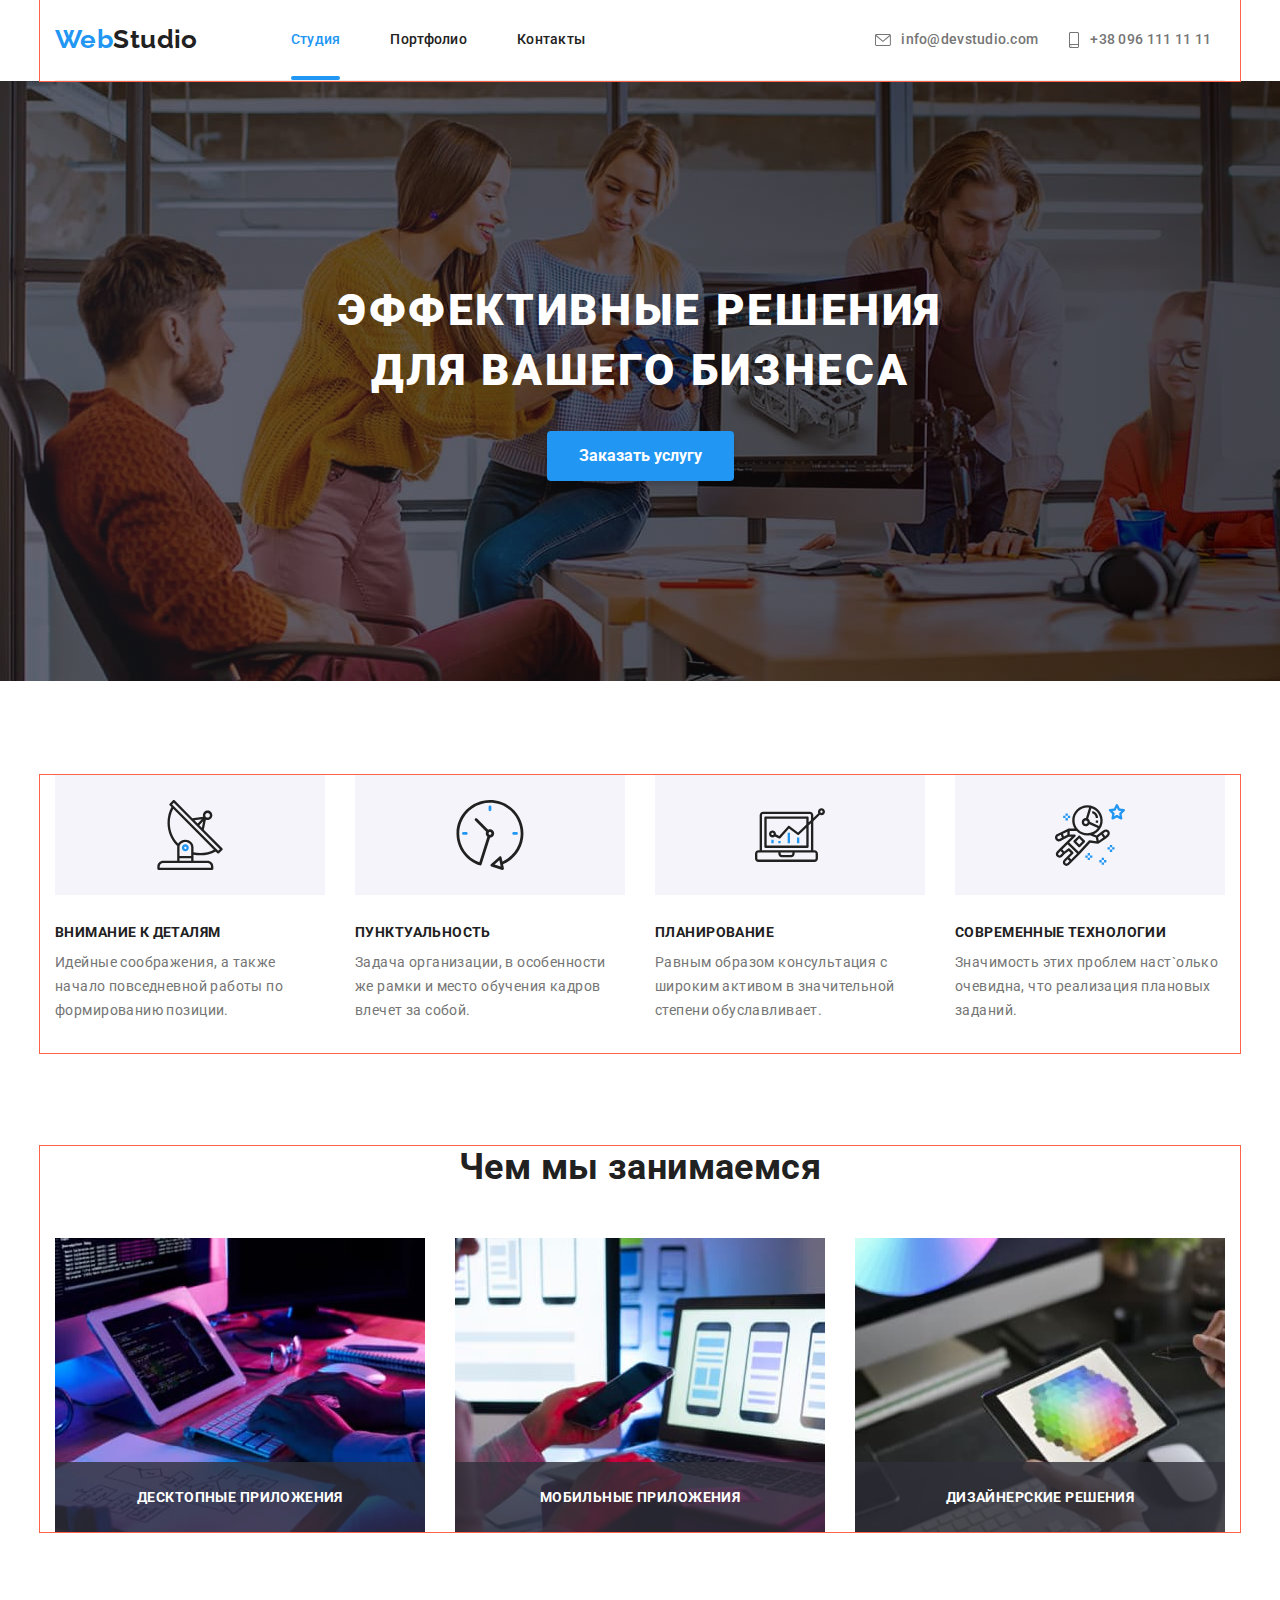
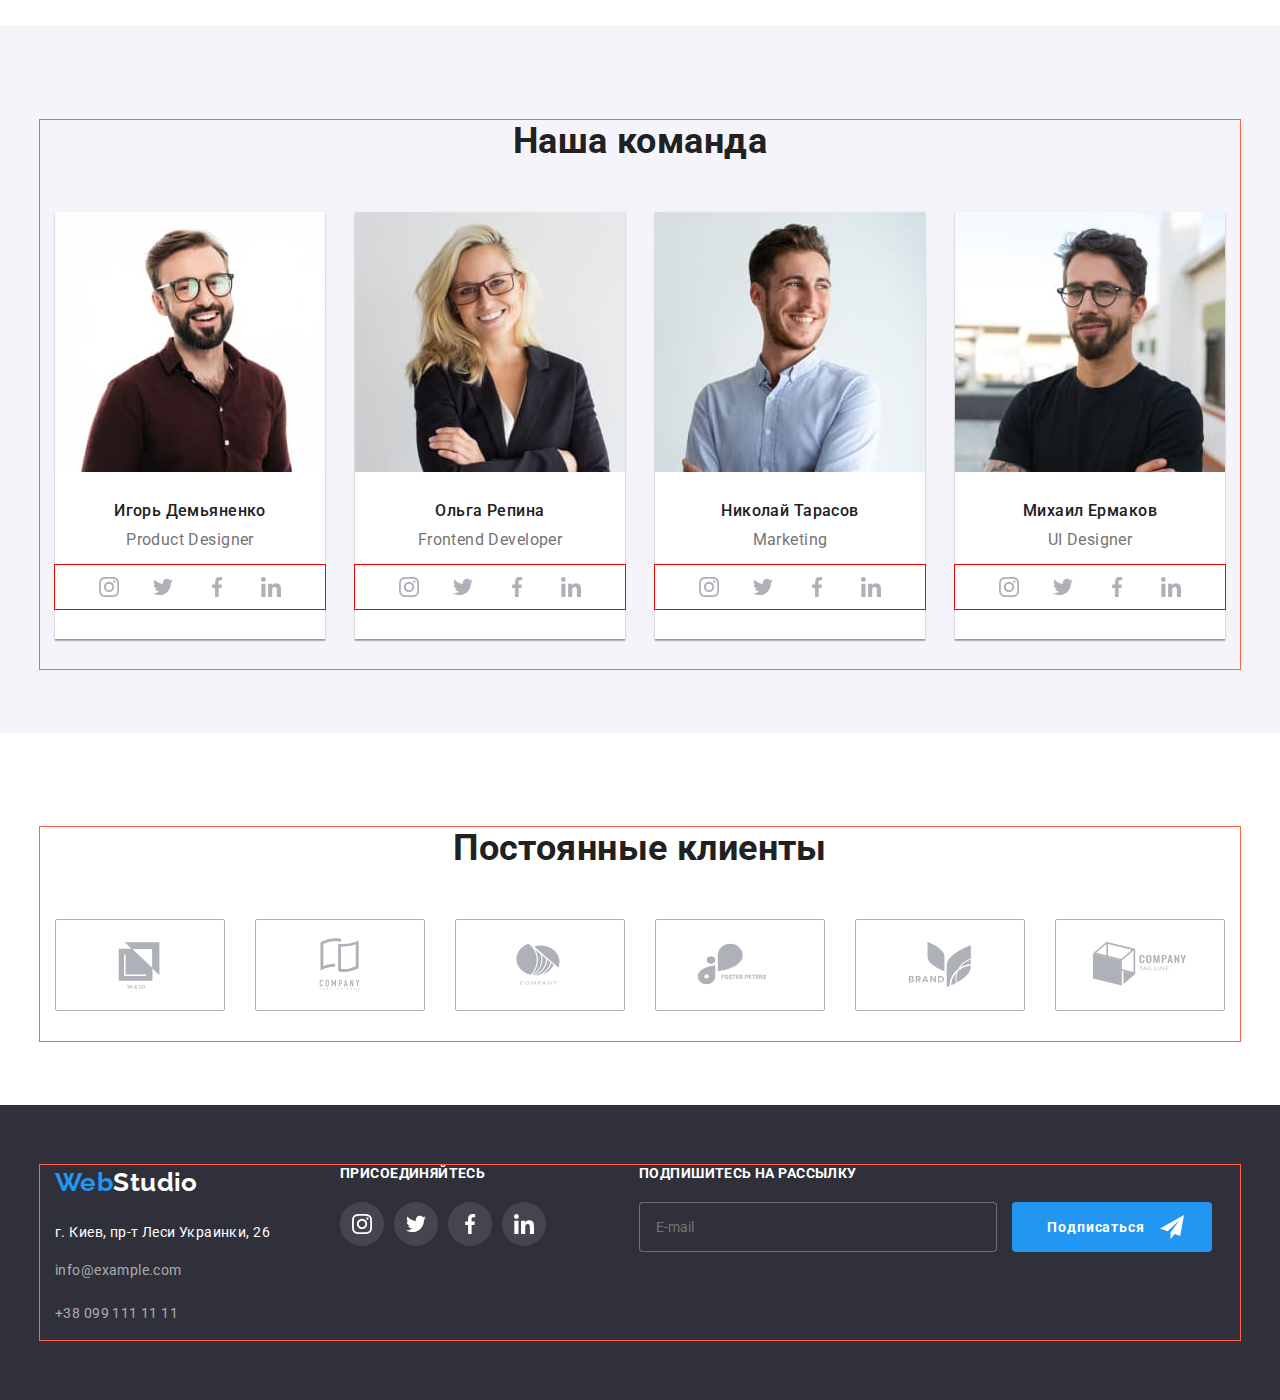
==== commit 0964672f: "portfolio card" ====
--- a/index.html
+++ b/index.html
@@ -246,7 +246,18 @@
           <h2 class="section__title">Наша команда</h2>
           <ul class="team__main">
             <li class="team__item">
-              <img src="./images/team1.jpg" alt="Product Designer" width="270" />
+              <img
+               src="./images/team1.jpg"
+               srcset="
+              ./images/team_mobile1.jpg 450w,
+              ./images/team_tablet1.jpg 354w, 
+              ./images/team1.jpg 270w"
+              sizes="
+              (max-width: 768px) 450px,
+              (max-width: 1200px) 354px,
+              (max-width: 1600px) 270px"
+               alt="Product Designer"
+                />
               <div class="team__card">
                 <h3 class="team__title">Игорь Демьяненко</h3>
                 <p class="team__text">Product Designer</p>
@@ -283,7 +294,18 @@
               </div>
             </li>
             <li class="team__item">
-              <img src="./images/team2.jpg" alt="Frontend Developer" width="270" />
+              <img
+              src="./images/team2.jpg"
+              srcset="
+              ./images/team_mobile2.jpg 450w,
+              ./images/team_tablet2.jpg 354w, 
+              ./images/team2.jpg 270w"
+              sizes="
+              (max-width: 768px) 450px,
+              (max-width: 1200px) 354px,
+              (max-width: 1600px) 270px"
+              alt="Frontend Developer"
+              />
               <div class="team__card">
                 <h3 class="team__title">Ольга Репина</h3>
                 <p class="team__text">Frontend Developer</p>
@@ -320,7 +342,18 @@
               </div>
             </li>
             <li class="team__item">
-              <img src="./images/team3.jpg" alt="Marketing" width="270" />
+              <img
+              src="./images/team3.jpg"
+              srcset="
+              ./images/team_mobile3.jpg 450w,
+              ./images/team_tablet3.jpg 354w, 
+              ./images/team3.jpg 270w"
+              sizes="
+              (max-width: 768px) 450px,
+              (max-width: 1200px) 354px,
+              (max-width: 1600px) 270px"
+              alt="Marketing"
+              />
               <div class="team__card">
                 <h3 class="team__title">Николай Тарасов</h3>
                 <p class="team__text">Marketing</p>
@@ -357,7 +390,18 @@
               </div>
             </li>
             <li class="team__item">
-              <img src="./images/team4.jpg" alt="UI Designer" width="270" />
+              <img
+              src="./images/team4.jpg"
+              srcset="
+              ./images/team_mobile4.jpg 450w,
+              ./images/team_tablet4.jpg 354w, 
+              ./images/team4.jpg 270w"
+              sizes="
+              (max-width: 768px) 450px,
+              (max-width: 1200px) 354px,
+              (max-width: 1600px) 270px"
+              alt="UI Designer"
+              />
               <div class="team__card">
                 <h3 class="team__title">Михаил Ермаков</h3>
                 <p class="team__text">UI Designer</p>
--- a/css/main.min.css
+++ b/css/main.min.css
@@ -1,2 +1,2 @@
-html{-webkit-box-sizing:border-box;box-sizing:border-box}*,*::before,*::after{-webkit-box-sizing:inherit;box-sizing:inherit}body{background-color:#fff;color:#757575;font-family:Roboto, sans-serif;font-size:14px;line-height:1.71;letter-spacing:0.03em;outline:1px solid blue}body.modal-open{overflow:hidden}a{text-decoration:none}img{display:block;max-width:100%;height:auto}ul{margin:0px;padding:0px;list-style:none}address{font:inherit}.container{position:relative;margin-left:auto;margin-right:auto;padding-left:15px;padding-right:15px;width:480px;outline:1px solid tomato}@media screen and (min-width: 480px){.container{width:480px}}@media screen and (min-width: 768px){.container{width:768px}}@media screen and (min-width: 1200px){.container{width:1200px}}.section__title-none{position:absolute;width:1px;height:1px;margin:-1px;border:0;padding:0;white-space:nowrap;-webkit-clip-path:inset(100%);clip-path:inset(100%);clip:rect(0 0 0 0);overflow:hidden}.section__title{margin-top:0;margin-bottom:30px;color:#212121;font-weight:700;font-size:28px;line-height:1.17;text-align:center}@media screen and (min-width: 1200px){.section__title{margin-bottom:50px;font-weight:700;font-size:36px}}.main-nav{display:block;border-bottom:1px solid #ececec}@media screen and (min-width: 768px){.main-nav{display:-webkit-box;display:-ms-flexbox;display:flex;-webkit-box-align:center;-ms-flex-align:center;align-items:center}}.logo__basic{color:#2196f3;font-family:Raleway, sans-serif;font-weight:700;font-size:24px;line-height:1.17}@media screen and (min-width: 1200px){.logo__basic{font-size:26px}}.logo__header{color:#212121;font-family:Raleway, sans-serif;font-weight:700;font-size:24px;line-height:1.38}@media screen and (min-width: 1200px){.logo__header{font-size:26px}}.menu-nav{display:none;z-index:900;padding:40px 48px}.menu-nav.is-open{display:block}@media screen and (min-width: 768px){.menu-nav.is-open{display:-webkit-box;display:-ms-flexbox;display:flex;padding:0}}@media screen and (max-width: 767px){.menu-nav{position:absolute;top:0%;left:0%;width:100%;background-color:#fff}}@media screen and (min-width: 768px){.menu-nav{display:-webkit-box;display:-ms-flexbox;display:flex;-webkit-box-align:center;-ms-flex-align:center;align-items:center}}.site-nav{font-weight:500;font-size:40px;line-height:1.17;letter-spacing:0.02em;margin-bottom:302px}@media screen and (min-width: 768px){.site-nav{display:-webkit-box;display:-ms-flexbox;display:flex;margin-bottom:0px;margin-left:93px;font-size:14px;line-height:1.14}}.site-nav__item{position:relative}@media screen and (max-width: 767px){.site-nav__item:not(:last-child){margin-bottom:32px}}@media screen and (min-width: 768px){.site-nav__item:not(:last-child){margin-right:50px}}.site-nav__link{display:block;color:#212121;-webkit-transition:color 250ms cubic-bezier(0.4, 0, 0.2, 1);transition:color 250ms cubic-bezier(0.4, 0, 0.2, 1)}@media screen and (min-width: 768px){.site-nav__link{padding-top:32px;padding-bottom:32px}}.site-nav__link:hover,.site-nav__link:focus{color:#2196f3}.site-nav__link--current{color:#2196f3}@media screen and (min-width: 768px){.site-nav__link--current::after{content:'';position:absolute;bottom:0;left:0;display:block;width:100%;height:4px;border-radius:2px;background-color:#2196f3}}.contacts-nav{display:-webkit-box;display:-ms-flexbox;display:flex;font-weight:500;font-size:14px;line-height:1.14;letter-spacing:0.02em}@media screen and (max-width: 767px){.contacts-nav{-webkit-box-orient:vertical;-webkit-box-direction:reverse;-ms-flex-direction:column-reverse;flex-direction:column-reverse;margin-bottom:64px}}@media screen and (min-width: 768px){.contacts-nav{display:-webkit-box;display:-ms-flexbox;display:flex;margin-right:0}}@media screen and (min-width: 768px) and (max-width: 1199px){.contacts-nav{display:-webkit-box;display:-ms-flexbox;display:flex;-webkit-box-orient:vertical;-webkit-box-direction:normal;-ms-flex-direction:column;flex-direction:column;margin-left:65px;font-size:12px}}@media screen and (min-width: 1200px){.contacts-nav{font-size:14px;margin-left:290px}}.contacts-nav__item:not(:last-child){margin-right:30px}@media screen and (max-width: 767px){.contacts-nav__item:not(:first-child){margin-bottom:30px}}.contacts-nav__mail{display:-webkit-box;display:-ms-flexbox;display:flex;color:#757575;font-weight:500;font-size:24px;line-height:1.14;letter-spacing:0.02em;-webkit-transition:color 250ms cubic-bezier(0.4, 0, 0.2, 1);transition:color 250ms cubic-bezier(0.4, 0, 0.2, 1)}@media screen and (min-width: 768px){.contacts-nav__mail{display:-webkit-box;display:-ms-flexbox;display:flex;-webkit-box-align:center;-ms-flex-align:center;align-items:center}}@media screen and (min-width: 768px) and (max-width: 1199px){.contacts-nav__mail{font-size:12px}}@media screen and (min-width: 1200px){.contacts-nav__mail{font-size:14px}}.contacts-nav__mail:hover,.contacts-nav__mail:focus{color:#2196f3}@media screen and (max-width: 767px){.contacts-nav__icon{display:none}}@media screen and (min-width: 768px){.contacts-nav__icon{fill:currentColor;margin-right:10px;-webkit-box-align:center;-ms-flex-align:center;align-items:center;-webkit-transition:fill 250ms cubic-bezier(0.4, 0, 0.2, 1);transition:fill 250ms cubic-bezier(0.4, 0, 0.2, 1)}}.contacts-nav__tel{display:-webkit-box;display:-ms-flexbox;display:flex;-webkit-box-align:center;-ms-flex-align:center;align-items:center;color:#2196f3;font-weight:500;font-size:34px;line-height:1.14;letter-spacing:0.02em;-webkit-transition:color 250ms cubic-bezier(0.4, 0, 0.2, 1);transition:color 250ms cubic-bezier(0.4, 0, 0.2, 1)}@media screen and (min-width: 768px) and (max-width: 1199px){.contacts-nav__tel{font-size:12px}}@media screen and (min-width: 768px){.contacts-nav__tel{color:#757575}}@media screen and (min-width: 1200px){.contacts-nav__tel{font-size:14px}}.contacts-nav__tel:hover,.contacts-nav__tel:focus{color:#2196f3}.mobile-social{display:-webkit-box;display:-ms-flexbox;display:flex;font-weight:500;font-size:16px;text-align:1.22}.mobile-social__title{color:#2196f3}@media screen and (min-width: 768px){.mobile-social{display:none}}.mobile-social__symbol{color:#afb1b8;margin:0 10px}.main-nav{display:block;border-bottom:1px solid #ececec}@media screen and (min-width: 768px){.main-nav{display:-webkit-box;display:-ms-flexbox;display:flex;-webkit-box-align:center;-ms-flex-align:center;align-items:center}}.logo__basic{color:#2196f3;font-family:Raleway, sans-serif;font-weight:700;font-size:24px;line-height:1.17}@media screen and (min-width: 1200px){.logo__basic{font-size:26px}}.logo__header{color:#212121;font-family:Raleway, sans-serif;font-weight:700;font-size:24px;line-height:1.38}@media screen and (min-width: 1200px){.logo__header{font-size:26px}}.menu-nav{display:none;z-index:900;padding:40px 48px}.menu-nav.is-open{display:block}@media screen and (min-width: 768px){.menu-nav.is-open{display:-webkit-box;display:-ms-flexbox;display:flex;padding:0}}@media screen and (max-width: 767px){.menu-nav{position:absolute;top:0%;left:0%;width:100%;background-color:#fff}}@media screen and (min-width: 768px){.menu-nav{display:-webkit-box;display:-ms-flexbox;display:flex;-webkit-box-align:center;-ms-flex-align:center;align-items:center}}.site-nav{font-weight:500;font-size:40px;line-height:1.17;letter-spacing:0.02em;margin-bottom:302px}@media screen and (min-width: 768px){.site-nav{display:-webkit-box;display:-ms-flexbox;display:flex;margin-bottom:0px;margin-left:93px;font-size:14px;line-height:1.14}}.site-nav__item{position:relative}@media screen and (max-width: 767px){.site-nav__item:not(:last-child){margin-bottom:32px}}@media screen and (min-width: 768px){.site-nav__item:not(:last-child){margin-right:50px}}.site-nav__link{display:block;color:#212121;-webkit-transition:color 250ms cubic-bezier(0.4, 0, 0.2, 1);transition:color 250ms cubic-bezier(0.4, 0, 0.2, 1)}@media screen and (min-width: 768px){.site-nav__link{padding-top:32px;padding-bottom:32px}}.site-nav__link:hover,.site-nav__link:focus{color:#2196f3}.site-nav__link--current{color:#2196f3}@media screen and (min-width: 768px){.site-nav__link--current::after{content:'';position:absolute;bottom:0;left:0;display:block;width:100%;height:4px;border-radius:2px;background-color:#2196f3}}.contacts-nav{display:-webkit-box;display:-ms-flexbox;display:flex;font-weight:500;font-size:14px;line-height:1.14;letter-spacing:0.02em}@media screen and (max-width: 767px){.contacts-nav{-webkit-box-orient:vertical;-webkit-box-direction:reverse;-ms-flex-direction:column-reverse;flex-direction:column-reverse;margin-bottom:64px}}@media screen and (min-width: 768px){.contacts-nav{display:-webkit-box;display:-ms-flexbox;display:flex;margin-right:0}}@media screen and (min-width: 768px) and (max-width: 1199px){.contacts-nav{display:-webkit-box;display:-ms-flexbox;display:flex;-webkit-box-orient:vertical;-webkit-box-direction:normal;-ms-flex-direction:column;flex-direction:column;margin-left:65px;font-size:12px}}@media screen and (min-width: 1200px){.contacts-nav{font-size:14px;margin-left:290px}}.contacts-nav__item:not(:last-child){margin-right:30px}@media screen and (max-width: 767px){.contacts-nav__item:not(:first-child){margin-bottom:30px}}.contacts-nav__mail{display:-webkit-box;display:-ms-flexbox;display:flex;color:#757575;font-weight:500;font-size:24px;line-height:1.14;letter-spacing:0.02em;-webkit-transition:color 250ms cubic-bezier(0.4, 0, 0.2, 1);transition:color 250ms cubic-bezier(0.4, 0, 0.2, 1)}@media screen and (min-width: 768px){.contacts-nav__mail{display:-webkit-box;display:-ms-flexbox;display:flex;-webkit-box-align:center;-ms-flex-align:center;align-items:center}}@media screen and (min-width: 768px) and (max-width: 1199px){.contacts-nav__mail{font-size:12px}}@media screen and (min-width: 1200px){.contacts-nav__mail{font-size:14px}}.contacts-nav__mail:hover,.contacts-nav__mail:focus{color:#2196f3}@media screen and (max-width: 767px){.contacts-nav__icon{display:none}}@media screen and (min-width: 768px){.contacts-nav__icon{fill:currentColor;margin-right:10px;-webkit-box-align:center;-ms-flex-align:center;align-items:center;-webkit-transition:fill 250ms cubic-bezier(0.4, 0, 0.2, 1);transition:fill 250ms cubic-bezier(0.4, 0, 0.2, 1)}}.contacts-nav__tel{display:-webkit-box;display:-ms-flexbox;display:flex;-webkit-box-align:center;-ms-flex-align:center;align-items:center;color:#2196f3;font-weight:500;font-size:34px;line-height:1.14;letter-spacing:0.02em;-webkit-transition:color 250ms cubic-bezier(0.4, 0, 0.2, 1);transition:color 250ms cubic-bezier(0.4, 0, 0.2, 1)}@media screen and (min-width: 768px) and (max-width: 1199px){.contacts-nav__tel{font-size:12px}}@media screen and (min-width: 768px){.contacts-nav__tel{color:#757575}}@media screen and (min-width: 1200px){.contacts-nav__tel{font-size:14px}}.contacts-nav__tel:hover,.contacts-nav__tel:focus{color:#2196f3}.mobile-social{display:-webkit-box;display:-ms-flexbox;display:flex;font-weight:500;font-size:16px;text-align:1.22}.mobile-social__title{color:#2196f3}@media screen and (min-width: 768px){.mobile-social{display:none}}.mobile-social__symbol{color:#afb1b8;margin:0 10px}.hero{text-align:center;padding-top:118px;padding-bottom:118px;max-width:1600px;height:400px;background-repeat:no-repeat;background-size:cover;margin:0 auto}@media screen and (max-width: 499px){.hero{background-image:-webkit-gradient(linear, left top, right top, from(rgba(47,48,58,0.4)), to(rgba(0,0,0,0.5))),url(/images/Hero_mobile.jpg);background-image:linear-gradient(to right, rgba(47,48,58,0.4), rgba(0,0,0,0.5)),url(/images/Hero_mobile.jpg)}}@media screen and (max-width: 499px) and (-webkit-min-device-pixel-ratio: 2), screen and (max-width: 499px) and (min-resolution: 192dpi){.hero{background-image:-webkit-gradient(linear, left top, right top, from(rgba(47,48,58,0.4)), to(rgba(0,0,0,0.5))),url(/images/Hero_mobile@2x.jpg);background-image:linear-gradient(to right, rgba(47,48,58,0.4), rgba(0,0,0,0.5)),url(/images/Hero_mobile@2x.jpg)}}@media screen and (max-width: 499px) and (-webkit-min-device-pixel-ratio: 2), screen and (max-width: 499px) and (min-resolution: 2dppx){.hero{background-image:-webkit-gradient(linear, left top, right top, from(rgba(47,48,58,0.4)), to(rgba(0,0,0,0.5))),url(/images/Hero_mobile@2x.jpg);background-image:linear-gradient(to right, rgba(47,48,58,0.4), rgba(0,0,0,0.5)),url(/images/Hero_mobile@2x.jpg)}}@media screen and (min-width: 500px) and (max-width: 899px){.hero{background-image:-webkit-gradient(linear, left top, right top, from(rgba(47,48,58,0.4)), to(rgba(0,0,0,0.5))),url(/images/Hero_tablet.jpg);background-image:linear-gradient(to right, rgba(47,48,58,0.4), rgba(0,0,0,0.5)),url(/images/Hero_tablet.jpg)}}@media screen and (min-width: 500px) and (max-width: 899px) and (-webkit-min-device-pixel-ratio: 2), screen and (min-width: 500px) and (max-width: 899px) and (min-resolution: 192dpi){.hero{background-image:-webkit-gradient(linear, left top, right top, from(rgba(47,48,58,0.4)), to(rgba(0,0,0,0.5))),url(/images/Hero_tablet@2x.jpg);background-image:linear-gradient(to right, rgba(47,48,58,0.4), rgba(0,0,0,0.5)),url(/images/Hero_tablet@2x.jpg)}}@media screen and (min-width: 500px) and (max-width: 899px) and (-webkit-min-device-pixel-ratio: 2), screen and (min-width: 500px) and (max-width: 899px) and (min-resolution: 2dppx){.hero{background-image:-webkit-gradient(linear, left top, right top, from(rgba(47,48,58,0.4)), to(rgba(0,0,0,0.5))),url(/images/Hero_tablet@2x.jpg);background-image:linear-gradient(to right, rgba(47,48,58,0.4), rgba(0,0,0,0.5)),url(/images/Hero_tablet@2x.jpg)}}@media screen and (min-width: 900px){.hero{background-image:-webkit-gradient(linear, left top, right top, from(rgba(47,48,58,0.4)), to(rgba(0,0,0,0.5))),url(/images/Hero_desktop.jpg);background-image:linear-gradient(to right, rgba(47,48,58,0.4), rgba(0,0,0,0.5)),url(/images/Hero_desktop.jpg)}}@media screen and (min-width: 900px) and (-webkit-min-device-pixel-ratio: 2), screen and (min-width: 900px) and (min-resolution: 192dpi){.hero{background-image:-webkit-gradient(linear, left top, right top, from(rgba(47,48,58,0.4)), to(rgba(0,0,0,0.5))),url(/images/Hero_desktop@2x.jpg);background-image:linear-gradient(to right, rgba(47,48,58,0.4), rgba(0,0,0,0.5)),url(/images/Hero_desktop@2x.jpg)}}@media screen and (min-width: 900px) and (-webkit-min-device-pixel-ratio: 2), screen and (min-width: 900px) and (min-resolution: 2dppx){.hero{background-image:-webkit-gradient(linear, left top, right top, from(rgba(47,48,58,0.4)), to(rgba(0,0,0,0.5))),url(/images/Hero_desktop@2x.jpg);background-image:linear-gradient(to right, rgba(47,48,58,0.4), rgba(0,0,0,0.5)),url(/images/Hero_desktop@2x.jpg)}}@media screen and (min-width: 1200px){.hero{padding-top:200px;padding-bottom:200px;height:600px}}.hero__title{margin-top:0;margin-bottom:30px;color:#fff;font-weight:900;font-size:26px;line-height:1.62;letter-spacing:0.06em}@media screen and (min-width: 1200px){.hero__title{font-size:44px;line-height:1.36}}.hero__button{display:inline-block;border-radius:4px;border:#2196f3;-webkit-box-shadow:0px 4px 4px rgba(0,0,0,0.15);box-shadow:0px 4px 4px rgba(0,0,0,0.15);padding:10px 32px;color:#fff;background-color:#2196f3;font-family:Roboto;font-weight:700;font-size:16px;line-height:1.88;text-align:center}.modal{display:inline-block;position:fixed;top:0;left:0;width:100%;height:100%;padding:93px 15px 94px 15px;z-index:999;background-color:rgba(0,0,0,0.2);opacity:1}@media screen and (min-width: 768px){.modal{padding:0;visibility:visible;-webkit-transition:opacity 250ms cubic-bezier(0.4, 0, 0.2, 1),visibility 250ms cubic-bezier(0.4, 0, 0.2, 1);transition:opacity 250ms cubic-bezier(0.4, 0, 0.2, 1),visibility 250ms cubic-bezier(0.4, 0, 0.2, 1)}}.modal__is-hidden{opacity:0;visibility:hidden;pointer-events:none}.modal__dialog{position:relative;max-width:450px;height:609px;padding:40px;background-color:#fff;overflow-y:scroll}@media screen and (min-width: 768px){.modal__dialog{top:50%;left:50%;width:528px;height:581px;-webkit-transform:translate(-50%, -50%) scale(1);transform:translate(-50%, -50%) scale(1);-webkit-transition:-webkit-transform 250ms cubic-bezier(0.4, 0, 0.2, 1);transition:-webkit-transform 250ms cubic-bezier(0.4, 0, 0.2, 1);transition:transform 250ms cubic-bezier(0.4, 0, 0.2, 1);transition:transform 250ms cubic-bezier(0.4, 0, 0.2, 1), -webkit-transform 250ms cubic-bezier(0.4, 0, 0.2, 1)}.modal__is-hidden .modal__dialog{-webkit-transform:translate(-50%, -50%) scale(0);transform:translate(-50%, -50%) scale(0)}}.modal__icon-close{position:absolute;top:8px;right:8px;padding:0;margin:0;border:none;width:30px;height:30px;border:1px solid rgba(0,0,0,0.1);border-radius:50%;background:none;-webkit-transition:fill 250ms cubic-bezier(0.4, 0, 0.2, 1);transition:fill 250ms cubic-bezier(0.4, 0, 0.2, 1)}.modal__icon-close:focus,.modal__icon-close:hover{fill:#2196f3}.modal__icon{position:absolute;top:5px;right:5px;background-color:#fff}.modal__title{font-weight:700;font-size:20px;line-height:1.5;letter-spacing:0.03em;margin:0 0 10px 0;color:#212121;text-align:center}@media screen and (min-width: 1200px){.modal__title{line-height:1.172}}.modal__form{margin:0;padding:0}.modal__field{margin-bottom:8px}.modal__label{display:block;text-align:left;margin:0;padding:0;font-size:12px}.modal__input{position:relative}.modal__input:focus-within>.modal__input-icon{border:1px solid #2196f3}.modal__pic{position:absolute;display:inline-block;top:50%;left:12px;-webkit-transform:translateY(-50%);transform:translateY(-50%)}.modal__input-icon{width:100%;height:40px;padding-left:42px;border:1px solid rgba(33,33,33,0.2);border-radius:4px;-webkit-transition:fill 250ms cubic-bezier(0.4, 0, 0.2, 1);transition:fill 250ms cubic-bezier(0.4, 0, 0.2, 1);outline:none}.modal__input:focus-within>.modal__input-icon{border:1px solid #2196f3}.modal__input-icon:focus+.modal__input-pic{fill:#2196f3}.modal__textarea{width:100%;padding:12px 16px;margin-bottom:16px;outline:none;resize:none;border:1px solid rgba(33,33,33,0.2);border-radius:4px;height:120px;font-size:12px;line-height:1.16;letter-spacing:0.01em}.modal__label:focus-within>.modal__textarea{border:1px solid #2196f3}.modal__textarea:focus{border:1px solid #2196f3}.modal__checkbox{margin-bottom:25px;font-size:12px;font-weight:400;line-height:1.17}@media screen and (min-width: 768px){.modal__checkbox{font-size:14px;line-height:1.71}}.modal__checkbox-label{display:-webkit-box;display:-ms-flexbox;display:flex;-webkit-box-align:center;-ms-flex-align:center;align-items:center;-webkit-box-pack:center;-ms-flex-pack:center;justify-content:center}.modal__checkbox-input{position:absolute;width:1px;height:1px;margin:-1px;border:0;padding:0;white-space:nowrap;-webkit-clip-path:inset(100%);clip-path:inset(100%);clip:rect(0 0 0 0);overflow:hidden}.modal__checkbox-mark{display:inline-block;margin-right:8px;width:16px;height:15px;border:2px solid #212121;border-radius:4px}.modal__checkbox-input:checked+.modal__checkbox-mark{background-color:#2196f3;background-image:url(../images/icon-check.svg);background-repeat:no-repeat;background-position:center;background-size:contain;border-color:#2196f3;background-origin:border-box}.modal__link{color:#2196f3;text-decoration:underline;padding-left:2px}.modal__button{width:200px;height:50px;-webkit-transition:background-color 250ms cubic-bezier(0.4, 0, 0.2, 1);transition:background-color 250ms cubic-bezier(0.4, 0, 0.2, 1)}.modal__button:focus{background-color:#188ce8}.plus__section{padding-top:60px;padding-bottom:60px}@media screen and (min-width: 1200px){.plus__section{padding-top:94px;padding-bottom:93px}}.plus__text{margin-top:0;margin-bottom:0}.plus__item{display:block}@media screen and (min-width: 768px){.plus__item{display:-webkit-box;display:-ms-flexbox;display:flex;-ms-flex-wrap:wrap;flex-wrap:wrap}}.plus__list{max-width:450px;margin-bottom:30px;width:100%}@media screen and (min-width: 768px){.plus__list{width:354px}.plus__list:not(:nth-child(2n)){margin-right:30px}}@media screen and (min-width: 1200px){.plus__list{width:270px}.plus__list:not(:last-child){margin-right:30px}}.plus__icon{display:-webkit-box;display:-ms-flexbox;display:flex;-webkit-box-align:center;-ms-flex-align:center;align-items:center;-webkit-box-pack:center;-ms-flex-pack:center;justify-content:center;width:100%;height:120px;margin-bottom:30px;background-color:#f5f4fa}.plus__title{color:#212121;font-weight:700;font-size:14px;line-height:1.14;text-align:center;margin-top:0;margin-bottom:10px}@media screen and (min-width: 768px){.plus__title{text-align:left}}.work__section{padding-bottom:94px}@media screen and (max-width: 1200px){.work__section{display:none}}.work__list{display:-webkit-box;display:-ms-flexbox;display:flex}.work__item:not(:last-child){margin-right:30px}.work__img{position:relative}.work__title{position:absolute;display:-webkit-box;display:-ms-flexbox;display:flex;-webkit-box-pack:center;-ms-flex-pack:center;justify-content:center;-webkit-box-align:center;-ms-flex-align:center;align-items:center;margin:0;padding:0;bottom:0;left:0;width:100%;height:70px;font-weight:700;font-size:14px;line-height:1.17;letter-spacing:0.03em;background-color:rgba(47,48,58,0.8);color:#fff}.team__section{padding-top:60px;padding-bottom:60px;background-color:#f5f4fa}@media screen and (min-width: 1200px){.team__section{padding-top:94px;padding-bottom:94px}}.team__main{display:block;margin-bottom:-30px}@media screen and (min-width: 768px){.team__main{display:-webkit-box;display:-ms-flexbox;display:flex;-ms-flex-wrap:wrap;flex-wrap:wrap}}.team__item{max-width:450px;width:100%;margin-bottom:30px}@media screen and (min-width: 768px){.team__item{width:354px}.team__item:nth-child(odd){margin-right:30px}}@media screen and (min-width: 1200px){.team__item{width:calc((100% - 3 * 30px) / 4);-webkit-box-shadow:0px 1px 3px rgba(0,0,0,0.12),0px 1px 1px rgba(0,0,0,0.14),0px 2px 1px rgba(0,0,0,0.2);box-shadow:0px 1px 3px rgba(0,0,0,0.12),0px 1px 1px rgba(0,0,0,0.14),0px 2px 1px rgba(0,0,0,0.2)}.team__item:nth-child(odd){margin-right:0}.team__item:not(:last-child){margin-right:30px}}.team__card{padding-top:30px;padding-bottom:24px;background-color:#fff}@media screen and (min-width: 1200px){.team__card{padding-bottom:30px}}.team__title{margin-top:0;margin-bottom:10px;text-align:center;color:#212121;font-weight:500;font-size:16px;line-height:1.17}.team__text{margin-top:0;margin-bottom:16px;text-align:center;font-weight:400;font-size:16px;line-height:1.17}.team__icon{display:-webkit-box;display:-ms-flexbox;display:flex;-webkit-box-pack:justify;-ms-flex-pack:justify;justify-content:space-between;padding-left:122px;padding-right:122px;list-style:none;width:100%;outline:1px solid red}@media screen and (min-width: 768px){.team__icon{padding-left:74px;padding-right:74px}}@media screen and (min-width: 1200px){.team__icon{padding-left:32px;padding-right:32px}}.team__social{display:-webkit-box;display:-ms-flexbox;display:flex;-webkit-box-align:center;-ms-flex-align:center;align-items:center;-webkit-box-pack:center;-ms-flex-pack:center;justify-content:center;width:44px;height:44px;fill:#afb1b8;background:#fff;-webkit-transition:fill 250ms cubic-bezier(0.4, 0, 0.2, 1),background-color 250ms cubic-bezier(0.4, 0, 0.2, 1),border-radius 250ms cubic-bezier(0.4, 0, 0.2, 1);transition:fill 250ms cubic-bezier(0.4, 0, 0.2, 1),background-color 250ms cubic-bezier(0.4, 0, 0.2, 1),border-radius 250ms cubic-bezier(0.4, 0, 0.2, 1)}.team__social:hover,.team__social:focus{fill:#fff;background-color:#2196f3;border-radius:50%}.clients{padding-top:60px;padding-bottom:60px}@media screen and (min-width: 1200px){.clients{padding-top:94px;padding-bottom:94px}}.clients__title{display:-webkit-box;display:-ms-flexbox;display:flex;-ms-flex-wrap:wrap;flex-wrap:wrap;margin-bottom:-30px}@media screen and (min-width: 1200px){.clients__title{-webkit-box-pack:justify;-ms-flex-pack:justify;justify-content:space-between}}.clients__card{display:-webkit-inline-box;display:-ms-inline-flexbox;display:inline-flex;-webkit-box-pack:justify;-ms-flex-pack:justify;justify-content:space-between;padding:0;margin-bottom:30px}.clients__card:nth-child(odd){margin-right:30px}@media screen and (min-width: 768px){.clients__card:nth-child(odd){margin-right:0}.clients__card:not(:nth-child(3n)){margin-right:30px}}@media screen and (min-width: 1200px){.clients__card:not(:nth-child(3n)){margin-right:0}.clients__card:not(:last-child){margin-right:30px}}.clients__log{display:-webkit-box;display:-ms-flexbox;display:flex;-webkit-box-align:center;-ms-flex-align:center;align-items:center;-webkit-box-pack:center;-ms-flex-pack:center;justify-content:center;width:210px;height:92px;border:1px solid #afb1b8;border-radius:2px;fill:#afb1b8;-webkit-transition:fill 250ms cubic-bezier(0.4, 0, 0.2, 1),border 250ms cubic-bezier(0.4, 0, 0.2, 1);transition:fill 250ms cubic-bezier(0.4, 0, 0.2, 1),border 250ms cubic-bezier(0.4, 0, 0.2, 1)}.clients__log:hover,.clients__log:focus{fill:#2196f3;border:1px solid #2196f3}@media screen and (min-width: 768px){.clients__log{width:226px}}@media screen and (min-width: 1200px){.clients__log{width:170px;margin-bottom:0}}.footer__nav{background-color:#2f303a;padding-top:60px;padding-bottom:60px}@media screen and (max-width: 767px){.footer__contact{display:inline-block;text-align:center}}@media screen and (min-width: 768px) and (max-width: 1199px){.footer__contact{display:-webkit-box;display:-ms-flexbox;display:flex;-webkit-box-orient:horizontal;-webkit-box-direction:normal;-ms-flex-direction:row;flex-direction:row;-ms-flex-wrap:wrap;flex-wrap:wrap;-webkit-box-pack:space-evenly;-ms-flex-pack:space-evenly;justify-content:space-evenly}}@media screen and (min-width: 768px){.footer__contact{display:-webkit-inline-box;display:-ms-inline-flexbox;display:inline-flex}}@media screen and (min-width: 768px) and (max-width: 1199px){.footer__contact{display:-webkit-box;display:-ms-flexbox;display:flex;-ms-flex-wrap:wrap;flex-wrap:wrap;justify-items:center}}.logo__footer{color:#fff;font-family:Raleway, sans-serif;font-weight:700;font-size:26px;line-height:1.38;padding-bottom:20px}@media screen and (min-width: 768px) and (max-width: 1199px){.logo__footer{text-align:center}}.logo__basic-footer{color:#2196f3;font-family:Raleway, sans-serif;font-weight:700;font-size:24px;line-height:1.17}@media screen and (min-width: 1200px){.logo__basic-footer{font-size:26px}}@media screen and (max-width: 767px){.adress__navigator{margin-bottom:60px}}@media screen and (min-width: 768px) and (max-width: 1199px){.adress__navigator{text-align:center}}@media screen and (min-width: 1200px){.adress__navigator{padding-right:70px}}.adress__nav{padding-bottom:8px}@media screen and (min-width: 768px){.adress__nav{padding-bottom:9px}}.adress__map{color:#fff;font-weight:400;font-size:14px;line-height:1.71;letter-spacing:0.03em}.adress__mail{color:rgba(255,255,255,0.6);font-weight:400;font-size:14px;line-height:2.42;letter-spacing:0.03em}.adress__tel{color:rgba(255,255,255,0.6);font-weight:400;font-size:14px;line-height:2.42;letter-spacing:0.03em}.social-network__title{color:#fff;font-weight:700;font-size:14px;line-height:1.17;padding-bottom:20px;margin:0;padding-top:0}@media screen and (min-width: 768px) and (max-width: 1199px){.social-network__title{text-align:center}}.social-network__icon{display:-webkit-inline-box;display:-ms-inline-flexbox;display:inline-flex}@media screen and (max-width: 767px){.social-network__icon{margin-bottom:60px}}.social-network__list:not(:last-child){margin-right:10px}.social-network__link{width:44px;height:44px;background-color:rgba(255,255,255,0.1);border-radius:50%;display:-webkit-box;display:-ms-flexbox;display:flex;-webkit-box-align:center;-ms-flex-align:center;align-items:center;-webkit-box-pack:center;-ms-flex-pack:center;justify-content:center;-webkit-transition:background-color 250ms cubic-bezier(0.4, 0, 0.2, 1);transition:background-color 250ms cubic-bezier(0.4, 0, 0.2, 1)}.social-network__link:hover,.social-network__link:focus{background-color:#2196f3}.social-network__link--color{fill:#fff}@media screen and (min-width: 1200px){.form-footer{margin-left:93px}}@media screen and (min-width: 768px) and (max-width: 1199px){.form-footer__mobile{display:-webkit-box;display:-ms-flexbox;display:flex;-webkit-box-orient:vertical;-webkit-box-direction:normal;-ms-flex-direction:column;flex-direction:column}}.form-footer__input{border:1px solid rgba(255,255,255,0.3);width:450px;height:50px;border-radius:4px;padding-left:16px;margin-bottom:20px;background-color:#2f303a;color:rgba(255,255,255,0.6)}@media screen and (min-width: 1200px){.form-footer__input{display:-webkit-inline-box;display:-ms-inline-flexbox;display:inline-flex;width:358px}}.form-footer__button{width:12.5rem;height:3.125rem;margin-left:12px;padding-right:62px;padding-left:29px;position:relative;background-color:#2196f3;border-radius:0.25rem;border:#2196f3;color:#fff;font-weight:16px;font-weight:700;line-height:1.875;letter-spacing:0.06em}@media screen and (min-width: 768px) and (max-width: 1199px){.form-footer__button{margin-left:auto;margin-right:auto}}.form-footer__icon{position:absolute;top:50%;right:28px;fill:#fff;-webkit-box-align:center;-ms-flex-align:center;align-items:center;-webkit-transform:translateY(-50%);transform:translateY(-50%)}.social-network__title-form{color:#fff;font-weight:700;font-size:14px;line-height:1.17;padding-bottom:20px;margin:0;padding-top:0}@media screen and (min-width: 768px) and (max-width: 1199px){.social-network__title-form{text-align:center;margin-top:60px}}.portfolio-main{padding:94px 0}.button-navigation{display:-webkit-box;display:-ms-flexbox;display:flex;-webkit-box-pack:center;-ms-flex-pack:center;justify-content:center;margin-bottom:50px}.button-navigation__list:not(:last-child){margin-right:8px}@media screen and (max-width: 767px){.button-navigation{-webkit-box-pack:left;-ms-flex-pack:left;justify-content:left;-ms-flex-wrap:wrap;flex-wrap:wrap}}.button-navigation__list:not(:nth-last-child(-n+2)){margin-bottom:15px}.button-navigation__filter{font-family:Roboto, sans-serif;font-weight:500;font-size:16px;line-height:1.62;text-align:center;border-radius:4px;padding:6px 22px 6px 22px;color:#212121;background-color:#f5f4fa;-webkit-transition:color 250ms cubic-bezier(0.4, 0, 0.2, 1),background-color 250ms cubic-bezier(0.4, 0, 0.2, 1);transition:color 250ms cubic-bezier(0.4, 0, 0.2, 1),background-color 250ms cubic-bezier(0.4, 0, 0.2, 1)}.button-navigation__filter:hover,.button-navigation__filter:focus{color:#fff;background-color:#2196f3}.portfolio{display:block}@media screen and (min-width: 768px){.portfolio{display:-webkit-box;display:-ms-flexbox;display:flex;-ms-flex-wrap:wrap;flex-wrap:wrap}}@media screen and (max-width: 1199px){.portfolio{margin-bottom:-30px}}.portfolio__card:hover,.portfolio__card:focus{-webkit-box-shadow:0px 1px 1px rgba(0,0,0,0.12),0px 4px 4px rgba(0,0,0,0.06),1px 4px 6px rgba(0,0,0,0.16);box-shadow:0px 1px 1px rgba(0,0,0,0.12),0px 4px 4px rgba(0,0,0,0.06),1px 4px 6px rgba(0,0,0,0.16)}@media screen and (max-width: 1199px){.portfolio__card{margin-bottom:30px}}@media screen and (min-width: 480px){.portfolio__card{max-width:450px}}@media screen and (min-width: 768px){.portfolio__card{max-width:354px}.portfolio__card:nth-child(odd){margin-right:30px}}@media screen and (min-width: 1200px){.portfolio__card{max-width:100%}.portfolio__card:not(:nth-child(3n)){width:calc((100% - 60px) / 3);margin-right:30px}.portfolio__card:not(:nth-last-child(-n+3)){margin-bottom:30px;-webkit-transition:-webkit-box-shadow 250ms cubic-bezier(0.4, 0, 0.2, 1);transition:-webkit-box-shadow 250ms cubic-bezier(0.4, 0, 0.2, 1);transition:box-shadow 250ms cubic-bezier(0.4, 0, 0.2, 1);transition:box-shadow 250ms cubic-bezier(0.4, 0, 0.2, 1), -webkit-box-shadow 250ms cubic-bezier(0.4, 0, 0.2, 1)}}.portfolio__img{position:relative;overflow:hidden}.portfolio__img::before{display:block;content:'';position:absolute;top:0;left:0;width:100%;height:100%;background-color:rgba(33,150,243,0.9);opacity:0;-webkit-transform:translateY(100%);transform:translateY(100%);-webkit-transition:-webkit-transform 250ms cubic-bezier(0.4, 0, 0.2, 1);transition:-webkit-transform 250ms cubic-bezier(0.4, 0, 0.2, 1);transition:transform 250ms cubic-bezier(0.4, 0, 0.2, 1);transition:transform 250ms cubic-bezier(0.4, 0, 0.2, 1), -webkit-transform 250ms cubic-bezier(0.4, 0, 0.2, 1)}.portfolio__card:hover .portfolio__img::before{-webkit-transform:translateY(0);transform:translateY(0);opacity:1}.portfolio__text{position:absolute;top:0;left:0;margin:0;padding:62px 24px;font-weight:400;font-size:18px;line-height:1.55;letter-spacing:0.03em;color:#fff;opacity:0;-webkit-transform:translateY(100%);transform:translateY(100%);-webkit-transition:-webkit-transform 250ms cubic-bezier(0.4, 0, 0.2, 1);transition:-webkit-transform 250ms cubic-bezier(0.4, 0, 0.2, 1);transition:transform 250ms cubic-bezier(0.4, 0, 0.2, 1);transition:transform 250ms cubic-bezier(0.4, 0, 0.2, 1), -webkit-transform 250ms cubic-bezier(0.4, 0, 0.2, 1)}.portfolio__card:hover .portfolio__text{opacity:1;-webkit-transform:translateY(0);transform:translateY(0)}.portfolio__title{margin-bottom:4px;margin-top:0;color:#212121;font-weight:700;font-size:17px;line-height:2;letter-spacing:0.06em}.portfolio__desc{margin:0;font-family:Roboto, sans-serif;font-weight:400;font-size:16px;line-height:1.88;color:#757575}.portfolio__nav{padding:20px 24px 20px 24px;border-left:1px solid #eeeeee;border-right:1px solid #eeeeee;border-bottom:1px solid #eeeeee}.button-menu{position:absolute;top:0;right:0;border:none;background-color:transparent;z-index:950}.button-menu.is-open .icon-menu-close{display:block}.button-menu.is-open .icon-menu{display:none}@media screen and (min-width: 768px){.button-menu{display:none}}.button-menu:hover .icon-menu-close,.button-menu:focus .icon-menu-close{fill:#2196f3}.button-menu:hover .icon-menu,.button-menu:focus .icon-menu{fill:#2196f3}.button-menu .icon-menu-close{display:none}
+html{-webkit-box-sizing:border-box;box-sizing:border-box}*,*::before,*::after{-webkit-box-sizing:inherit;box-sizing:inherit}body{background-color:#fff;color:#757575;font-family:Roboto, sans-serif;font-size:14px;line-height:1.71;letter-spacing:0.03em;outline:1px solid blue}body.modal-open{overflow:hidden}a{text-decoration:none}img{display:block;max-width:100%;height:auto}ul{margin:0px;padding:0px;list-style:none}address{font:inherit}.container{position:relative;margin-left:auto;margin-right:auto;padding-left:15px;padding-right:15px;width:480px;outline:1px solid tomato}@media screen and (min-width: 480px){.container{width:480px}}@media screen and (min-width: 768px){.container{width:768px}}@media screen and (min-width: 1200px){.container{width:1200px}}.section__title-none{position:absolute;width:1px;height:1px;margin:-1px;border:0;padding:0;white-space:nowrap;-webkit-clip-path:inset(100%);clip-path:inset(100%);clip:rect(0 0 0 0);overflow:hidden}.section__title{margin-top:0;margin-bottom:30px;color:#212121;font-weight:700;font-size:28px;line-height:1.17;text-align:center}@media screen and (min-width: 1200px){.section__title{margin-bottom:50px;font-weight:700;font-size:36px}}.main-nav{display:block;border-bottom:1px solid #ececec}@media screen and (min-width: 768px){.main-nav{display:-webkit-box;display:-ms-flexbox;display:flex;-webkit-box-align:center;-ms-flex-align:center;align-items:center}}.logo__basic{color:#2196f3;font-family:Raleway, sans-serif;font-weight:700;font-size:24px;line-height:1.17}@media screen and (min-width: 1200px){.logo__basic{font-size:26px}}.logo__header{color:#212121;font-family:Raleway, sans-serif;font-weight:700;font-size:24px;line-height:1.38}@media screen and (min-width: 1200px){.logo__header{font-size:26px}}.menu-nav{display:none;z-index:900}.menu-nav.is-open{display:block}@media screen and (max-width: 767px){.menu-nav{position:absolute;padding:40px 48px;top:0%;left:0%;width:100%;background-color:#fff}}@media screen and (min-width: 768px){.menu-nav{display:-webkit-box;display:-ms-flexbox;display:flex;-webkit-box-align:center;-ms-flex-align:center;align-items:center}}.site-nav{font-weight:500;font-size:40px;line-height:1.17;letter-spacing:0.02em;margin-bottom:302px}@media screen and (min-width: 768px){.site-nav{display:-webkit-box;display:-ms-flexbox;display:flex;margin-bottom:0px;margin-left:93px;font-size:14px;line-height:1.14}}.site-nav__item{position:relative}@media screen and (max-width: 767px){.site-nav__item:not(:last-child){margin-bottom:32px}}@media screen and (min-width: 768px){.site-nav__item:not(:last-child){margin-right:50px}}.site-nav__link{display:block;color:#212121;-webkit-transition:color 250ms cubic-bezier(0.4, 0, 0.2, 1);transition:color 250ms cubic-bezier(0.4, 0, 0.2, 1)}@media screen and (min-width: 768px){.site-nav__link{padding-top:32px;padding-bottom:32px}}.site-nav__link:hover,.site-nav__link:focus{color:#2196f3}.site-nav__link--current{color:#2196f3}@media screen and (min-width: 768px){.site-nav__link--current::after{content:'';position:absolute;bottom:0;left:0;display:block;width:100%;height:4px;border-radius:2px;background-color:#2196f3}}.contacts-nav{display:-webkit-box;display:-ms-flexbox;display:flex;font-weight:500;font-size:14px;line-height:1.14;letter-spacing:0.02em}@media screen and (max-width: 767px){.contacts-nav{-webkit-box-orient:vertical;-webkit-box-direction:reverse;-ms-flex-direction:column-reverse;flex-direction:column-reverse;margin-bottom:64px}}@media screen and (min-width: 768px){.contacts-nav{display:-webkit-box;display:-ms-flexbox;display:flex;margin-right:0}}@media screen and (min-width: 768px) and (max-width: 1199px){.contacts-nav{display:-webkit-box;display:-ms-flexbox;display:flex;-webkit-box-orient:vertical;-webkit-box-direction:normal;-ms-flex-direction:column;flex-direction:column;margin-left:65px;font-size:12px}}@media screen and (min-width: 1200px){.contacts-nav{font-size:14px;margin-left:290px}}.contacts-nav__item:not(:last-child){margin-right:30px}@media screen and (max-width: 767px){.contacts-nav__item:not(:first-child){margin-bottom:30px}}.contacts-nav__mail{display:-webkit-box;display:-ms-flexbox;display:flex;color:#757575;font-weight:500;font-size:24px;line-height:1.14;letter-spacing:0.02em;-webkit-transition:color 250ms cubic-bezier(0.4, 0, 0.2, 1);transition:color 250ms cubic-bezier(0.4, 0, 0.2, 1)}@media screen and (min-width: 768px){.contacts-nav__mail{display:-webkit-box;display:-ms-flexbox;display:flex;-webkit-box-align:center;-ms-flex-align:center;align-items:center}}@media screen and (min-width: 768px) and (max-width: 1199px){.contacts-nav__mail{font-size:12px}}@media screen and (min-width: 1200px){.contacts-nav__mail{font-size:14px}}.contacts-nav__mail:hover,.contacts-nav__mail:focus{color:#2196f3}@media screen and (max-width: 767px){.contacts-nav__icon{display:none}}@media screen and (min-width: 768px){.contacts-nav__icon{fill:currentColor;margin-right:10px;-webkit-box-align:center;-ms-flex-align:center;align-items:center;-webkit-transition:fill 250ms cubic-bezier(0.4, 0, 0.2, 1);transition:fill 250ms cubic-bezier(0.4, 0, 0.2, 1)}}.contacts-nav__tel{display:-webkit-box;display:-ms-flexbox;display:flex;-webkit-box-align:center;-ms-flex-align:center;align-items:center;color:#2196f3;font-weight:500;font-size:34px;line-height:1.14;letter-spacing:0.02em;-webkit-transition:color 250ms cubic-bezier(0.4, 0, 0.2, 1);transition:color 250ms cubic-bezier(0.4, 0, 0.2, 1)}@media screen and (min-width: 768px) and (max-width: 1199px){.contacts-nav__tel{font-size:12px}}@media screen and (min-width: 768px){.contacts-nav__tel{color:#757575}}@media screen and (min-width: 1200px){.contacts-nav__tel{font-size:14px}}.contacts-nav__tel:hover,.contacts-nav__tel:focus{color:#2196f3}.mobile-social{display:-webkit-box;display:-ms-flexbox;display:flex;font-weight:500;font-size:16px;text-align:1.22}.mobile-social__title{color:#2196f3}@media screen and (min-width: 768px){.mobile-social{display:none}}.mobile-social__symbol{color:#afb1b8;margin:0 10px}.main-nav{display:block;border-bottom:1px solid #ececec}@media screen and (min-width: 768px){.main-nav{display:-webkit-box;display:-ms-flexbox;display:flex;-webkit-box-align:center;-ms-flex-align:center;align-items:center}}.logo__basic{color:#2196f3;font-family:Raleway, sans-serif;font-weight:700;font-size:24px;line-height:1.17}@media screen and (min-width: 1200px){.logo__basic{font-size:26px}}.logo__header{color:#212121;font-family:Raleway, sans-serif;font-weight:700;font-size:24px;line-height:1.38}@media screen and (min-width: 1200px){.logo__header{font-size:26px}}.menu-nav{display:none;z-index:900}.menu-nav.is-open{display:block}@media screen and (max-width: 767px){.menu-nav{position:absolute;padding:40px 48px;top:0%;left:0%;width:100%;background-color:#fff}}@media screen and (min-width: 768px){.menu-nav{display:-webkit-box;display:-ms-flexbox;display:flex;-webkit-box-align:center;-ms-flex-align:center;align-items:center}}.site-nav{font-weight:500;font-size:40px;line-height:1.17;letter-spacing:0.02em;margin-bottom:302px}@media screen and (min-width: 768px){.site-nav{display:-webkit-box;display:-ms-flexbox;display:flex;margin-bottom:0px;margin-left:93px;font-size:14px;line-height:1.14}}.site-nav__item{position:relative}@media screen and (max-width: 767px){.site-nav__item:not(:last-child){margin-bottom:32px}}@media screen and (min-width: 768px){.site-nav__item:not(:last-child){margin-right:50px}}.site-nav__link{display:block;color:#212121;-webkit-transition:color 250ms cubic-bezier(0.4, 0, 0.2, 1);transition:color 250ms cubic-bezier(0.4, 0, 0.2, 1)}@media screen and (min-width: 768px){.site-nav__link{padding-top:32px;padding-bottom:32px}}.site-nav__link:hover,.site-nav__link:focus{color:#2196f3}.site-nav__link--current{color:#2196f3}@media screen and (min-width: 768px){.site-nav__link--current::after{content:'';position:absolute;bottom:0;left:0;display:block;width:100%;height:4px;border-radius:2px;background-color:#2196f3}}.contacts-nav{display:-webkit-box;display:-ms-flexbox;display:flex;font-weight:500;font-size:14px;line-height:1.14;letter-spacing:0.02em}@media screen and (max-width: 767px){.contacts-nav{-webkit-box-orient:vertical;-webkit-box-direction:reverse;-ms-flex-direction:column-reverse;flex-direction:column-reverse;margin-bottom:64px}}@media screen and (min-width: 768px){.contacts-nav{display:-webkit-box;display:-ms-flexbox;display:flex;margin-right:0}}@media screen and (min-width: 768px) and (max-width: 1199px){.contacts-nav{display:-webkit-box;display:-ms-flexbox;display:flex;-webkit-box-orient:vertical;-webkit-box-direction:normal;-ms-flex-direction:column;flex-direction:column;margin-left:65px;font-size:12px}}@media screen and (min-width: 1200px){.contacts-nav{font-size:14px;margin-left:290px}}.contacts-nav__item:not(:last-child){margin-right:30px}@media screen and (max-width: 767px){.contacts-nav__item:not(:first-child){margin-bottom:30px}}.contacts-nav__mail{display:-webkit-box;display:-ms-flexbox;display:flex;color:#757575;font-weight:500;font-size:24px;line-height:1.14;letter-spacing:0.02em;-webkit-transition:color 250ms cubic-bezier(0.4, 0, 0.2, 1);transition:color 250ms cubic-bezier(0.4, 0, 0.2, 1)}@media screen and (min-width: 768px){.contacts-nav__mail{display:-webkit-box;display:-ms-flexbox;display:flex;-webkit-box-align:center;-ms-flex-align:center;align-items:center}}@media screen and (min-width: 768px) and (max-width: 1199px){.contacts-nav__mail{font-size:12px}}@media screen and (min-width: 1200px){.contacts-nav__mail{font-size:14px}}.contacts-nav__mail:hover,.contacts-nav__mail:focus{color:#2196f3}@media screen and (max-width: 767px){.contacts-nav__icon{display:none}}@media screen and (min-width: 768px){.contacts-nav__icon{fill:currentColor;margin-right:10px;-webkit-box-align:center;-ms-flex-align:center;align-items:center;-webkit-transition:fill 250ms cubic-bezier(0.4, 0, 0.2, 1);transition:fill 250ms cubic-bezier(0.4, 0, 0.2, 1)}}.contacts-nav__tel{display:-webkit-box;display:-ms-flexbox;display:flex;-webkit-box-align:center;-ms-flex-align:center;align-items:center;color:#2196f3;font-weight:500;font-size:34px;line-height:1.14;letter-spacing:0.02em;-webkit-transition:color 250ms cubic-bezier(0.4, 0, 0.2, 1);transition:color 250ms cubic-bezier(0.4, 0, 0.2, 1)}@media screen and (min-width: 768px) and (max-width: 1199px){.contacts-nav__tel{font-size:12px}}@media screen and (min-width: 768px){.contacts-nav__tel{color:#757575}}@media screen and (min-width: 1200px){.contacts-nav__tel{font-size:14px}}.contacts-nav__tel:hover,.contacts-nav__tel:focus{color:#2196f3}.mobile-social{display:-webkit-box;display:-ms-flexbox;display:flex;font-weight:500;font-size:16px;text-align:1.22}.mobile-social__title{color:#2196f3}@media screen and (min-width: 768px){.mobile-social{display:none}}.mobile-social__symbol{color:#afb1b8;margin:0 10px}.hero{text-align:center;padding-top:118px;padding-bottom:118px;max-width:1600px;height:400px;background-repeat:no-repeat;background-size:cover;margin:0 auto}@media screen and (max-width: 479px){.hero{background-image:-webkit-gradient(linear, left top, right top, from(rgba(47,48,58,0.4)), to(rgba(0,0,0,0.5))),url(/images/Hero_mobile.jpg);background-image:linear-gradient(to right, rgba(47,48,58,0.4), rgba(0,0,0,0.5)),url(/images/Hero_mobile.jpg)}}@media screen and (max-width: 479px) and (-webkit-min-device-pixel-ratio: 2), screen and (max-width: 479px) and (min-resolution: 192dpi){.hero{background-image:-webkit-gradient(linear, left top, right top, from(rgba(47,48,58,0.4)), to(rgba(0,0,0,0.5))),url(/images/Hero_mobile@2x.jpg);background-image:linear-gradient(to right, rgba(47,48,58,0.4), rgba(0,0,0,0.5)),url(/images/Hero_mobile@2x.jpg)}}@media screen and (max-width: 479px) and (-webkit-min-device-pixel-ratio: 2), screen and (max-width: 479px) and (min-resolution: 2dppx){.hero{background-image:-webkit-gradient(linear, left top, right top, from(rgba(47,48,58,0.4)), to(rgba(0,0,0,0.5))),url(/images/Hero_mobile@2x.jpg);background-image:linear-gradient(to right, rgba(47,48,58,0.4), rgba(0,0,0,0.5)),url(/images/Hero_mobile@2x.jpg)}}@media screen and (min-width: 480px) and (max-width: 767px){.hero{background-image:-webkit-gradient(linear, left top, right top, from(rgba(47,48,58,0.4)), to(rgba(0,0,0,0.5))),url(/images/Hero_tablet.jpg);background-image:linear-gradient(to right, rgba(47,48,58,0.4), rgba(0,0,0,0.5)),url(/images/Hero_tablet.jpg)}}@media screen and (min-width: 480px) and (max-width: 767px) and (-webkit-min-device-pixel-ratio: 2), screen and (min-width: 480px) and (max-width: 767px) and (min-resolution: 192dpi){.hero{background-image:-webkit-gradient(linear, left top, right top, from(rgba(47,48,58,0.4)), to(rgba(0,0,0,0.5))),url(/images/Hero_tablet@2x.jpg);background-image:linear-gradient(to right, rgba(47,48,58,0.4), rgba(0,0,0,0.5)),url(/images/Hero_tablet@2x.jpg)}}@media screen and (min-width: 480px) and (max-width: 767px) and (-webkit-min-device-pixel-ratio: 2), screen and (min-width: 480px) and (max-width: 767px) and (min-resolution: 2dppx){.hero{background-image:-webkit-gradient(linear, left top, right top, from(rgba(47,48,58,0.4)), to(rgba(0,0,0,0.5))),url(/images/Hero_tablet@2x.jpg);background-image:linear-gradient(to right, rgba(47,48,58,0.4), rgba(0,0,0,0.5)),url(/images/Hero_tablet@2x.jpg)}}@media screen and (min-width: 768px){.hero{background-image:-webkit-gradient(linear, left top, right top, from(rgba(47,48,58,0.4)), to(rgba(0,0,0,0.5))),url(/images/Hero_desktop.jpg);background-image:linear-gradient(to right, rgba(47,48,58,0.4), rgba(0,0,0,0.5)),url(/images/Hero_desktop.jpg)}}@media screen and (min-width: 768px) and (-webkit-min-device-pixel-ratio: 2), screen and (min-width: 768px) and (min-resolution: 192dpi){.hero{background-image:-webkit-gradient(linear, left top, right top, from(rgba(47,48,58,0.4)), to(rgba(0,0,0,0.5))),url(/images/Hero_desktop@2x.jpg);background-image:linear-gradient(to right, rgba(47,48,58,0.4), rgba(0,0,0,0.5)),url(/images/Hero_desktop@2x.jpg)}}@media screen and (min-width: 768px) and (-webkit-min-device-pixel-ratio: 2), screen and (min-width: 768px) and (min-resolution: 2dppx){.hero{background-image:-webkit-gradient(linear, left top, right top, from(rgba(47,48,58,0.4)), to(rgba(0,0,0,0.5))),url(/images/Hero_desktop@2x.jpg);background-image:linear-gradient(to right, rgba(47,48,58,0.4), rgba(0,0,0,0.5)),url(/images/Hero_desktop@2x.jpg)}}@media screen and (min-width: 1200px){.hero{padding-top:200px;padding-bottom:200px;height:600px}}.hero__title{margin-top:0;margin-bottom:30px;color:#fff;font-weight:900;font-size:26px;line-height:1.62;letter-spacing:0.06em}@media screen and (min-width: 1200px){.hero__title{font-size:44px;line-height:1.36}}.hero__button{display:inline-block;border-radius:4px;border:#2196f3;-webkit-box-shadow:0px 4px 4px rgba(0,0,0,0.15);box-shadow:0px 4px 4px rgba(0,0,0,0.15);padding:10px 32px;color:#fff;background-color:#2196f3;font-family:Roboto;font-weight:700;font-size:16px;line-height:1.88;text-align:center}.modal{display:inline-block;position:fixed;top:0;left:0;width:100%;height:100%;padding:93px 15px 94px 15px;z-index:999;background-color:rgba(0,0,0,0.2);opacity:1}@media screen and (min-width: 768px){.modal{padding:0;visibility:visible;-webkit-transition:opacity 250ms cubic-bezier(0.4, 0, 0.2, 1),visibility 250ms cubic-bezier(0.4, 0, 0.2, 1);transition:opacity 250ms cubic-bezier(0.4, 0, 0.2, 1),visibility 250ms cubic-bezier(0.4, 0, 0.2, 1)}}.modal__is-hidden{opacity:0;visibility:hidden;pointer-events:none}.modal__dialog{position:relative;max-width:450px;height:609px;padding:40px;background-color:#fff;overflow-y:scroll}@media screen and (min-width: 768px){.modal__dialog{top:50%;left:50%;width:528px;height:581px;-webkit-transform:translate(-50%, -50%) scale(1);transform:translate(-50%, -50%) scale(1);-webkit-transition:-webkit-transform 250ms cubic-bezier(0.4, 0, 0.2, 1);transition:-webkit-transform 250ms cubic-bezier(0.4, 0, 0.2, 1);transition:transform 250ms cubic-bezier(0.4, 0, 0.2, 1);transition:transform 250ms cubic-bezier(0.4, 0, 0.2, 1), -webkit-transform 250ms cubic-bezier(0.4, 0, 0.2, 1)}.modal__is-hidden .modal__dialog{-webkit-transform:translate(-50%, -50%) scale(0);transform:translate(-50%, -50%) scale(0)}}.modal__icon-close{position:absolute;top:8px;right:8px;padding:0;margin:0;border:none;width:30px;height:30px;border:1px solid rgba(0,0,0,0.1);border-radius:50%;background:none;-webkit-transition:fill 250ms cubic-bezier(0.4, 0, 0.2, 1);transition:fill 250ms cubic-bezier(0.4, 0, 0.2, 1)}.modal__icon-close:focus,.modal__icon-close:hover{fill:#2196f3}.modal__icon{position:absolute;top:5px;right:5px;background-color:#fff}.modal__title{font-weight:700;font-size:20px;line-height:1.5;letter-spacing:0.03em;margin:0 0 10px 0;color:#212121;text-align:center}@media screen and (min-width: 1200px){.modal__title{line-height:1.172}}.modal__form{margin:0;padding:0}.modal__field{margin-bottom:8px}.modal__label{display:block;text-align:left;margin:0;padding:0;font-size:12px}.modal__input{position:relative}.modal__input:focus-within>.modal__input-icon{border:1px solid #2196f3}.modal__pic{position:absolute;display:inline-block;top:50%;left:12px;-webkit-transform:translateY(-50%);transform:translateY(-50%)}.modal__input-icon{width:100%;height:40px;padding-left:42px;border:1px solid rgba(33,33,33,0.2);border-radius:4px;-webkit-transition:fill 250ms cubic-bezier(0.4, 0, 0.2, 1);transition:fill 250ms cubic-bezier(0.4, 0, 0.2, 1);outline:none}.modal__input:focus-within>.modal__input-icon{border:1px solid #2196f3}.modal__input-icon:focus+.modal__input-pic{fill:#2196f3}.modal__textarea{width:100%;padding:12px 16px;margin-bottom:16px;outline:none;resize:none;border:1px solid rgba(33,33,33,0.2);border-radius:4px;height:120px;font-size:12px;line-height:1.16;letter-spacing:0.01em}.modal__label:focus-within>.modal__textarea{border:1px solid #2196f3}.modal__textarea:focus{border:1px solid #2196f3}.modal__checkbox{margin-bottom:25px;font-size:12px;font-weight:400;line-height:1.17}@media screen and (min-width: 768px){.modal__checkbox{font-size:14px;line-height:1.71}}.modal__checkbox-label{display:-webkit-box;display:-ms-flexbox;display:flex;-webkit-box-align:center;-ms-flex-align:center;align-items:center;-webkit-box-pack:center;-ms-flex-pack:center;justify-content:center}.modal__checkbox-input{position:absolute;width:1px;height:1px;margin:-1px;border:0;padding:0;white-space:nowrap;-webkit-clip-path:inset(100%);clip-path:inset(100%);clip:rect(0 0 0 0);overflow:hidden}.modal__checkbox-mark{display:inline-block;margin-right:8px;width:16px;height:15px;border:2px solid #212121;border-radius:4px}.modal__checkbox-input:checked+.modal__checkbox-mark{background-color:#2196f3;background-image:url(../images/icon-check.svg);background-repeat:no-repeat;background-position:center;background-size:contain;border-color:#2196f3;background-origin:border-box}.modal__link{color:#2196f3;text-decoration:underline;padding-left:2px}.modal__button{width:200px;height:50px;-webkit-transition:background-color 250ms cubic-bezier(0.4, 0, 0.2, 1);transition:background-color 250ms cubic-bezier(0.4, 0, 0.2, 1)}.modal__button:focus{background-color:#188ce8}.plus__section{padding-top:60px;padding-bottom:60px}@media screen and (min-width: 1200px){.plus__section{padding-top:94px;padding-bottom:93px}}.plus__text{margin-top:0;margin-bottom:0}.plus__item{display:block}@media screen and (min-width: 768px){.plus__item{display:-webkit-box;display:-ms-flexbox;display:flex;-ms-flex-wrap:wrap;flex-wrap:wrap}}.plus__list{max-width:450px;margin-bottom:30px;width:100%}@media screen and (min-width: 768px){.plus__list{width:354px}.plus__list:not(:nth-child(2n)){margin-right:30px}}@media screen and (min-width: 1200px){.plus__list{width:270px}.plus__list:not(:last-child){margin-right:30px}}.plus__icon{display:-webkit-box;display:-ms-flexbox;display:flex;-webkit-box-align:center;-ms-flex-align:center;align-items:center;-webkit-box-pack:center;-ms-flex-pack:center;justify-content:center;width:100%;height:120px;margin-bottom:30px;background-color:#f5f4fa}.plus__title{color:#212121;font-weight:700;font-size:14px;line-height:1.14;text-align:center;margin-top:0;margin-bottom:10px}@media screen and (min-width: 768px){.plus__title{text-align:left}}.work__section{padding-bottom:94px}@media screen and (max-width: 1200px){.work__section{display:none}}.work__list{display:-webkit-box;display:-ms-flexbox;display:flex}.work__item:not(:last-child){margin-right:30px}.work__img{position:relative}.work__title{position:absolute;display:-webkit-box;display:-ms-flexbox;display:flex;-webkit-box-pack:center;-ms-flex-pack:center;justify-content:center;-webkit-box-align:center;-ms-flex-align:center;align-items:center;margin:0;padding:0;bottom:0;left:0;width:100%;height:70px;font-weight:700;font-size:14px;line-height:1.17;letter-spacing:0.03em;background-color:rgba(47,48,58,0.8);color:#fff}.team__section{padding-top:60px;padding-bottom:60px;background-color:#f5f4fa}@media screen and (min-width: 1200px){.team__section{padding-top:94px;padding-bottom:94px}}.team__main{display:block;margin-bottom:-30px}@media screen and (min-width: 768px){.team__main{display:-webkit-box;display:-ms-flexbox;display:flex;-ms-flex-wrap:wrap;flex-wrap:wrap}}.team__item{max-width:450px;width:100%;margin-bottom:30px}@media screen and (min-width: 768px){.team__item{width:354px}.team__item:nth-child(odd){margin-right:30px}}@media screen and (min-width: 1200px){.team__item{width:calc((100% - 3 * 30px) / 4);-webkit-box-shadow:0px 1px 3px rgba(0,0,0,0.12),0px 1px 1px rgba(0,0,0,0.14),0px 2px 1px rgba(0,0,0,0.2);box-shadow:0px 1px 3px rgba(0,0,0,0.12),0px 1px 1px rgba(0,0,0,0.14),0px 2px 1px rgba(0,0,0,0.2)}.team__item:nth-child(odd){margin-right:0}.team__item:not(:last-child){margin-right:30px}}.team__card{padding-top:30px;padding-bottom:24px;background-color:#fff}@media screen and (min-width: 1200px){.team__card{padding-bottom:30px}}.team__title{margin-top:0;margin-bottom:10px;text-align:center;color:#212121;font-weight:500;font-size:16px;line-height:1.17}.team__text{margin-top:0;margin-bottom:16px;text-align:center;font-weight:400;font-size:16px;line-height:1.17}.team__icon{display:-webkit-box;display:-ms-flexbox;display:flex;-webkit-box-pack:justify;-ms-flex-pack:justify;justify-content:space-between;padding-left:122px;padding-right:122px;list-style:none;width:100%;outline:1px solid red}@media screen and (min-width: 768px){.team__icon{padding-left:74px;padding-right:74px}}@media screen and (min-width: 1200px){.team__icon{padding-left:32px;padding-right:32px}}.team__social{display:-webkit-box;display:-ms-flexbox;display:flex;-webkit-box-align:center;-ms-flex-align:center;align-items:center;-webkit-box-pack:center;-ms-flex-pack:center;justify-content:center;width:44px;height:44px;fill:#afb1b8;background:#fff;-webkit-transition:fill 250ms cubic-bezier(0.4, 0, 0.2, 1),background-color 250ms cubic-bezier(0.4, 0, 0.2, 1),border-radius 250ms cubic-bezier(0.4, 0, 0.2, 1);transition:fill 250ms cubic-bezier(0.4, 0, 0.2, 1),background-color 250ms cubic-bezier(0.4, 0, 0.2, 1),border-radius 250ms cubic-bezier(0.4, 0, 0.2, 1)}.team__social:hover,.team__social:focus{fill:#fff;background-color:#2196f3;border-radius:50%}.clients{padding-top:60px;padding-bottom:60px}@media screen and (min-width: 1200px){.clients{padding-top:94px;padding-bottom:94px}}.clients__title{display:-webkit-box;display:-ms-flexbox;display:flex;-ms-flex-wrap:wrap;flex-wrap:wrap;margin-bottom:-30px}@media screen and (min-width: 1200px){.clients__title{-webkit-box-pack:justify;-ms-flex-pack:justify;justify-content:space-between}}.clients__card{display:-webkit-inline-box;display:-ms-inline-flexbox;display:inline-flex;-webkit-box-pack:justify;-ms-flex-pack:justify;justify-content:space-between;padding:0;margin-bottom:30px}.clients__card:nth-child(odd){margin-right:30px}@media screen and (min-width: 768px){.clients__card:nth-child(odd){margin-right:0}.clients__card:not(:nth-child(3n)){margin-right:30px}}@media screen and (min-width: 1200px){.clients__card:not(:nth-child(3n)){margin-right:0}.clients__card:not(:last-child){margin-right:30px}}.clients__log{display:-webkit-box;display:-ms-flexbox;display:flex;-webkit-box-align:center;-ms-flex-align:center;align-items:center;-webkit-box-pack:center;-ms-flex-pack:center;justify-content:center;width:210px;height:92px;border:1px solid #afb1b8;border-radius:2px;fill:#afb1b8;-webkit-transition:fill 250ms cubic-bezier(0.4, 0, 0.2, 1),border 250ms cubic-bezier(0.4, 0, 0.2, 1);transition:fill 250ms cubic-bezier(0.4, 0, 0.2, 1),border 250ms cubic-bezier(0.4, 0, 0.2, 1)}.clients__log:hover,.clients__log:focus{fill:#2196f3;border:1px solid #2196f3}@media screen and (min-width: 768px){.clients__log{width:226px}}@media screen and (min-width: 1200px){.clients__log{width:170px;margin-bottom:0}}.footer__nav{background-color:#2f303a;padding-top:60px;padding-bottom:60px}@media screen and (max-width: 767px){.footer__contact{display:inline-block;text-align:center}}@media screen and (min-width: 768px) and (max-width: 1199px){.footer__contact{display:-webkit-box;display:-ms-flexbox;display:flex;-webkit-box-orient:horizontal;-webkit-box-direction:normal;-ms-flex-direction:row;flex-direction:row;-ms-flex-wrap:wrap;flex-wrap:wrap;-webkit-box-pack:space-evenly;-ms-flex-pack:space-evenly;justify-content:space-evenly}}@media screen and (min-width: 768px){.footer__contact{display:-webkit-inline-box;display:-ms-inline-flexbox;display:inline-flex}}@media screen and (min-width: 768px) and (max-width: 1199px){.footer__contact{display:-webkit-box;display:-ms-flexbox;display:flex;-ms-flex-wrap:wrap;flex-wrap:wrap;justify-items:center}}.logo__footer{color:#fff;font-family:Raleway, sans-serif;font-weight:700;font-size:26px;line-height:1.38;padding-bottom:20px}@media screen and (min-width: 768px) and (max-width: 1199px){.logo__footer{text-align:center}}.logo__basic-footer{color:#2196f3;font-family:Raleway, sans-serif;font-weight:700;font-size:24px;line-height:1.17}@media screen and (min-width: 1200px){.logo__basic-footer{font-size:26px}}@media screen and (max-width: 767px){.adress__navigator{margin-bottom:60px}}@media screen and (min-width: 768px) and (max-width: 1199px){.adress__navigator{text-align:center}}@media screen and (min-width: 1200px){.adress__navigator{padding-right:70px}}.adress__nav{padding-bottom:8px}@media screen and (min-width: 768px){.adress__nav{padding-bottom:9px}}.adress__map{color:#fff;font-weight:400;font-size:14px;line-height:1.71;letter-spacing:0.03em}.adress__mail{color:rgba(255,255,255,0.6);font-weight:400;font-size:14px;line-height:2.42;letter-spacing:0.03em}.adress__tel{color:rgba(255,255,255,0.6);font-weight:400;font-size:14px;line-height:2.42;letter-spacing:0.03em}.social-network__title{color:#fff;font-weight:700;font-size:14px;line-height:1.17;padding-bottom:20px;margin:0;padding-top:0}@media screen and (min-width: 768px) and (max-width: 1199px){.social-network__title{text-align:center}}.social-network__icon{display:-webkit-inline-box;display:-ms-inline-flexbox;display:inline-flex}@media screen and (max-width: 767px){.social-network__icon{margin-bottom:60px}}.social-network__list:not(:last-child){margin-right:10px}.social-network__link{width:44px;height:44px;background-color:rgba(255,255,255,0.1);border-radius:50%;display:-webkit-box;display:-ms-flexbox;display:flex;-webkit-box-align:center;-ms-flex-align:center;align-items:center;-webkit-box-pack:center;-ms-flex-pack:center;justify-content:center;-webkit-transition:background-color 250ms cubic-bezier(0.4, 0, 0.2, 1);transition:background-color 250ms cubic-bezier(0.4, 0, 0.2, 1)}.social-network__link:hover,.social-network__link:focus{background-color:#2196f3}.social-network__link--color{fill:#fff}@media screen and (min-width: 1200px){.form-footer{margin-left:93px}}@media screen and (min-width: 768px) and (max-width: 1199px){.form-footer__mobile{display:-webkit-box;display:-ms-flexbox;display:flex;-webkit-box-orient:vertical;-webkit-box-direction:normal;-ms-flex-direction:column;flex-direction:column}}.form-footer__input{border:1px solid rgba(255,255,255,0.3);width:450px;height:50px;border-radius:4px;padding-left:16px;margin-bottom:20px;background-color:#2f303a;color:rgba(255,255,255,0.6)}@media screen and (min-width: 1200px){.form-footer__input{display:-webkit-inline-box;display:-ms-inline-flexbox;display:inline-flex;width:358px}}.form-footer__button{width:12.5rem;height:3.125rem;margin-left:12px;padding-right:62px;padding-left:29px;position:relative;background-color:#2196f3;border-radius:0.25rem;border:#2196f3;color:#fff;font-weight:16px;font-weight:700;line-height:1.875;letter-spacing:0.06em}@media screen and (min-width: 768px) and (max-width: 1199px){.form-footer__button{margin-left:auto;margin-right:auto}}.form-footer__icon{position:absolute;top:50%;right:28px;fill:#fff;-webkit-box-align:center;-ms-flex-align:center;align-items:center;-webkit-transform:translateY(-50%);transform:translateY(-50%)}.social-network__title-form{color:#fff;font-weight:700;font-size:14px;line-height:1.17;padding-bottom:20px;margin:0;padding-top:0}@media screen and (min-width: 768px) and (max-width: 1199px){.social-network__title-form{text-align:center;margin-top:60px}}.portfolio-main{padding:60px 0}@media screen and (min-width: 1200px){.portfolio-main{padding:94px 0}}.button-navigation{display:-webkit-box;display:-ms-flexbox;display:flex;-webkit-box-pack:center;-ms-flex-pack:center;justify-content:center;margin-bottom:50px}.button-navigation__list:not(:last-child){margin-right:8px}@media screen and (max-width: 767px){.button-navigation{-webkit-box-pack:left;-ms-flex-pack:left;justify-content:left;-ms-flex-wrap:wrap;flex-wrap:wrap}}.button-navigation__list:not(:nth-last-child(-n+2)){margin-bottom:15px}.button-navigation__filter{font-family:Roboto, sans-serif;font-weight:500;font-size:16px;line-height:1.62;text-align:center;border-radius:4px;padding:6px 22px 6px 22px;color:#212121;background-color:#f5f4fa;-webkit-transition:color 250ms cubic-bezier(0.4, 0, 0.2, 1),background-color 250ms cubic-bezier(0.4, 0, 0.2, 1);transition:color 250ms cubic-bezier(0.4, 0, 0.2, 1),background-color 250ms cubic-bezier(0.4, 0, 0.2, 1)}.button-navigation__filter:hover,.button-navigation__filter:focus{color:#fff;background-color:#2196f3}.portfolio{display:block}@media screen and (min-width: 768px){.portfolio{display:-webkit-box;display:-ms-flexbox;display:flex;-ms-flex-wrap:wrap;flex-wrap:wrap}}@media screen and (max-width: 1199px){.portfolio{margin-bottom:-30px}}.portfolio__card:hover,.portfolio__card:focus{-webkit-box-shadow:0px 1px 1px rgba(0,0,0,0.12),0px 4px 4px rgba(0,0,0,0.06),1px 4px 6px rgba(0,0,0,0.16);box-shadow:0px 1px 1px rgba(0,0,0,0.12),0px 4px 4px rgba(0,0,0,0.06),1px 4px 6px rgba(0,0,0,0.16)}@media screen and (max-width: 1199px){.portfolio__card{margin-bottom:30px}}@media screen and (min-width: 768px){.portfolio__card{max-width:354px}.portfolio__card:nth-child(odd){margin-right:30px}}@media screen and (min-width: 1200px){.portfolio__card:not(:nth-child(3n)){width:calc((100% - 60px) / 3);margin-right:30px}.portfolio__card:not(:nth-last-child(-n+3)){margin-bottom:30px;-webkit-transition:-webkit-box-shadow 250ms cubic-bezier(0.4, 0, 0.2, 1);transition:-webkit-box-shadow 250ms cubic-bezier(0.4, 0, 0.2, 1);transition:box-shadow 250ms cubic-bezier(0.4, 0, 0.2, 1);transition:box-shadow 250ms cubic-bezier(0.4, 0, 0.2, 1), -webkit-box-shadow 250ms cubic-bezier(0.4, 0, 0.2, 1)}}.portfolio__img{position:relative;overflow:hidden}.portfolio__img::before{display:block;content:'';position:absolute;top:0;left:0;width:100%;height:100%;background-color:rgba(33,150,243,0.9);opacity:0;-webkit-transform:translateY(100%);transform:translateY(100%);-webkit-transition:-webkit-transform 250ms cubic-bezier(0.4, 0, 0.2, 1);transition:-webkit-transform 250ms cubic-bezier(0.4, 0, 0.2, 1);transition:transform 250ms cubic-bezier(0.4, 0, 0.2, 1);transition:transform 250ms cubic-bezier(0.4, 0, 0.2, 1), -webkit-transform 250ms cubic-bezier(0.4, 0, 0.2, 1)}.portfolio__card:hover .portfolio__img::before{-webkit-transform:translateY(0);transform:translateY(0);opacity:1}.portfolio__text{position:absolute;top:0;left:0;margin:0;padding:62px 24px;font-weight:400;font-size:18px;line-height:1.55;letter-spacing:0.03em;color:#fff;opacity:0;-webkit-transform:translateY(100%);transform:translateY(100%);-webkit-transition:-webkit-transform 250ms cubic-bezier(0.4, 0, 0.2, 1);transition:-webkit-transform 250ms cubic-bezier(0.4, 0, 0.2, 1);transition:transform 250ms cubic-bezier(0.4, 0, 0.2, 1);transition:transform 250ms cubic-bezier(0.4, 0, 0.2, 1), -webkit-transform 250ms cubic-bezier(0.4, 0, 0.2, 1)}.portfolio__card:hover .portfolio__text{opacity:1;-webkit-transform:translateY(0);transform:translateY(0)}.portfolio__title{margin-bottom:4px;margin-top:0;color:#212121;font-weight:700;font-size:18px;line-height:2;letter-spacing:0.06em}.portfolio__desc{margin:0;font-family:Roboto, sans-serif;font-weight:400;font-size:16px;line-height:1.88;color:#757575}.portfolio__nav{padding:20px 24px 20px 24px;border-left:1px solid #eeeeee;border-right:1px solid #eeeeee;border-bottom:1px solid #eeeeee}.button-menu{position:absolute;top:0;right:0;border:none;background-color:transparent;z-index:950}.button-menu.is-open .icon-menu-close{display:none}.button-menu.is-open .icon-menu{display:inline-block}@media screen and (min-width: 768px){.button-menu{display:none}}.button-menu:hover .icon-menu-close,.button-menu:focus .icon-menu-close{fill:#2196f3}.button-menu:hover .icon-menu,.button-menu:focus .icon-menu{fill:#2196f3}.button-menu .icon-menu{display:none}
 /*# sourceMappingURL=main.min.css.map */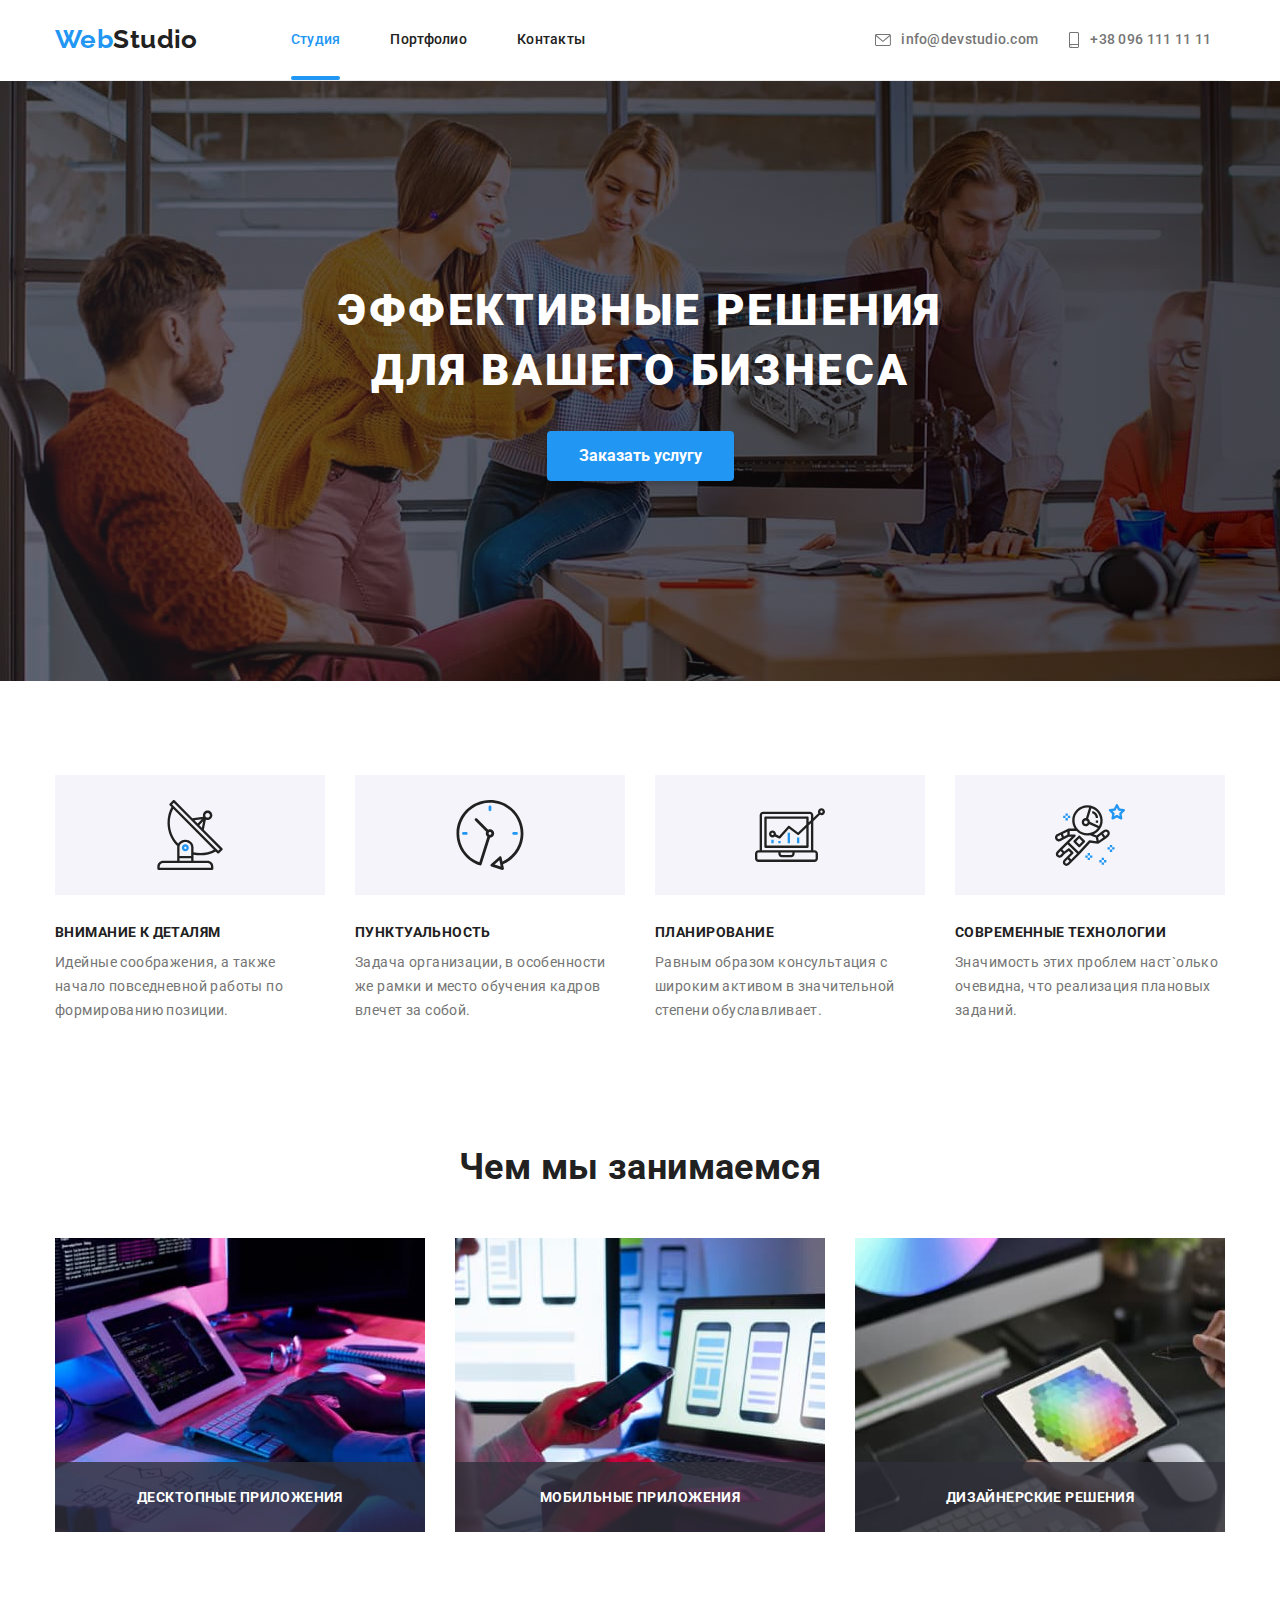
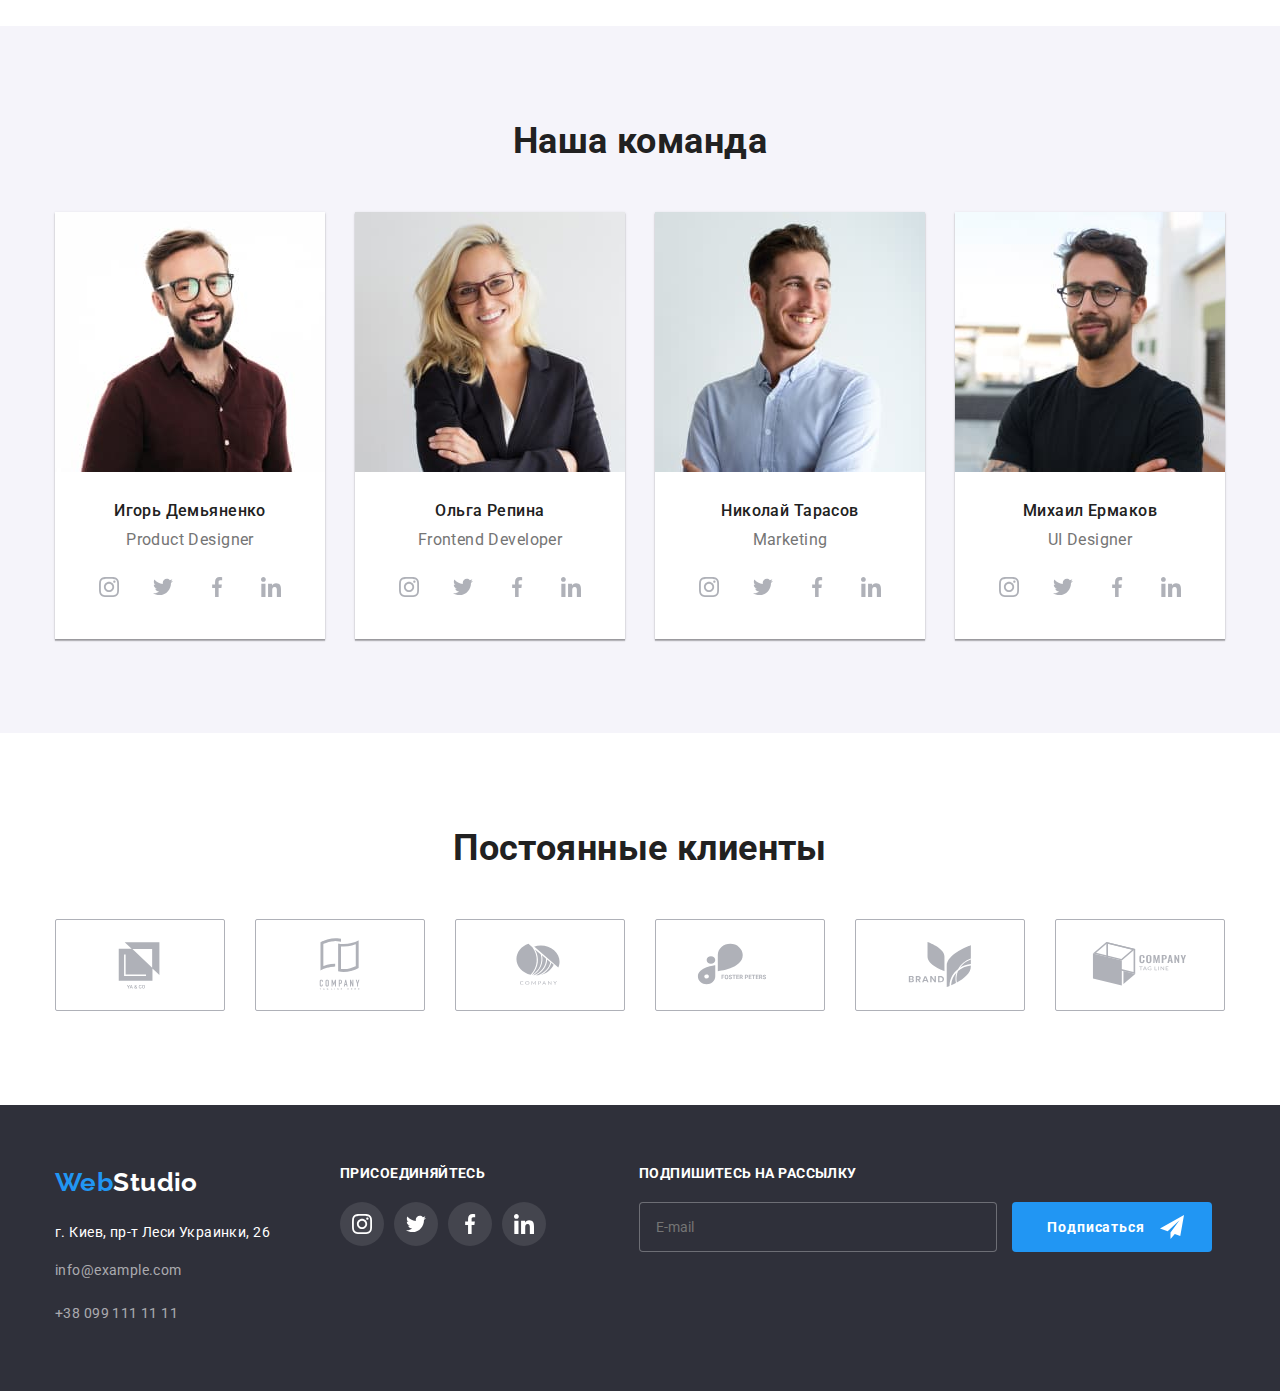
==== commit 519da54f: "border" ====
--- a/index.html
+++ b/index.html
@@ -22,7 +22,8 @@
     <header>
       <div class="container">
         <nav class="main-nav">
-          <a href="/" class="logo__basic"> Web<span class="logo__header">Studio</span> </a>
+         <div class="logotype">
+           <a href="/" class="logo__basic"> Web<span class="logo__header">Studio</span> </a></div>
          <button type="button"
           class="button-menu is-open"
           aria-expanded="false"
--- a/css/main.min.css
+++ b/css/main.min.css
@@ -1,2 +1,2 @@
-html{-webkit-box-sizing:border-box;box-sizing:border-box}*,*::before,*::after{-webkit-box-sizing:inherit;box-sizing:inherit}body{background-color:#fff;color:#757575;font-family:Roboto, sans-serif;font-size:14px;line-height:1.71;letter-spacing:0.03em;outline:1px solid blue}body.modal-open{overflow:hidden}a{text-decoration:none}img{display:block;max-width:100%;height:auto}ul{margin:0px;padding:0px;list-style:none}address{font:inherit}.container{position:relative;margin-left:auto;margin-right:auto;padding-left:15px;padding-right:15px;width:480px;outline:1px solid tomato}@media screen and (min-width: 480px){.container{width:480px}}@media screen and (min-width: 768px){.container{width:768px}}@media screen and (min-width: 1200px){.container{width:1200px}}.section__title-none{position:absolute;width:1px;height:1px;margin:-1px;border:0;padding:0;white-space:nowrap;-webkit-clip-path:inset(100%);clip-path:inset(100%);clip:rect(0 0 0 0);overflow:hidden}.section__title{margin-top:0;margin-bottom:30px;color:#212121;font-weight:700;font-size:28px;line-height:1.17;text-align:center}@media screen and (min-width: 1200px){.section__title{margin-bottom:50px;font-weight:700;font-size:36px}}.main-nav{display:block;border-bottom:1px solid #ececec}@media screen and (min-width: 768px){.main-nav{display:-webkit-box;display:-ms-flexbox;display:flex;-webkit-box-align:center;-ms-flex-align:center;align-items:center}}.logo__basic{color:#2196f3;font-family:Raleway, sans-serif;font-weight:700;font-size:24px;line-height:1.17}@media screen and (min-width: 1200px){.logo__basic{font-size:26px}}.logo__header{color:#212121;font-family:Raleway, sans-serif;font-weight:700;font-size:24px;line-height:1.38}@media screen and (min-width: 1200px){.logo__header{font-size:26px}}.menu-nav{display:none;z-index:900}.menu-nav.is-open{display:block}@media screen and (max-width: 767px){.menu-nav{position:absolute;padding:40px 48px;top:0%;left:0%;width:100%;background-color:#fff}}@media screen and (min-width: 768px){.menu-nav{display:-webkit-box;display:-ms-flexbox;display:flex;-webkit-box-align:center;-ms-flex-align:center;align-items:center}}.site-nav{font-weight:500;font-size:40px;line-height:1.17;letter-spacing:0.02em;margin-bottom:302px}@media screen and (min-width: 768px){.site-nav{display:-webkit-box;display:-ms-flexbox;display:flex;margin-bottom:0px;margin-left:93px;font-size:14px;line-height:1.14}}.site-nav__item{position:relative}@media screen and (max-width: 767px){.site-nav__item:not(:last-child){margin-bottom:32px}}@media screen and (min-width: 768px){.site-nav__item:not(:last-child){margin-right:50px}}.site-nav__link{display:block;color:#212121;-webkit-transition:color 250ms cubic-bezier(0.4, 0, 0.2, 1);transition:color 250ms cubic-bezier(0.4, 0, 0.2, 1)}@media screen and (min-width: 768px){.site-nav__link{padding-top:32px;padding-bottom:32px}}.site-nav__link:hover,.site-nav__link:focus{color:#2196f3}.site-nav__link--current{color:#2196f3}@media screen and (min-width: 768px){.site-nav__link--current::after{content:'';position:absolute;bottom:0;left:0;display:block;width:100%;height:4px;border-radius:2px;background-color:#2196f3}}.contacts-nav{display:-webkit-box;display:-ms-flexbox;display:flex;font-weight:500;font-size:14px;line-height:1.14;letter-spacing:0.02em}@media screen and (max-width: 767px){.contacts-nav{-webkit-box-orient:vertical;-webkit-box-direction:reverse;-ms-flex-direction:column-reverse;flex-direction:column-reverse;margin-bottom:64px}}@media screen and (min-width: 768px){.contacts-nav{display:-webkit-box;display:-ms-flexbox;display:flex;margin-right:0}}@media screen and (min-width: 768px) and (max-width: 1199px){.contacts-nav{display:-webkit-box;display:-ms-flexbox;display:flex;-webkit-box-orient:vertical;-webkit-box-direction:normal;-ms-flex-direction:column;flex-direction:column;margin-left:65px;font-size:12px}}@media screen and (min-width: 1200px){.contacts-nav{font-size:14px;margin-left:290px}}.contacts-nav__item:not(:last-child){margin-right:30px}@media screen and (max-width: 767px){.contacts-nav__item:not(:first-child){margin-bottom:30px}}.contacts-nav__mail{display:-webkit-box;display:-ms-flexbox;display:flex;color:#757575;font-weight:500;font-size:24px;line-height:1.14;letter-spacing:0.02em;-webkit-transition:color 250ms cubic-bezier(0.4, 0, 0.2, 1);transition:color 250ms cubic-bezier(0.4, 0, 0.2, 1)}@media screen and (min-width: 768px){.contacts-nav__mail{display:-webkit-box;display:-ms-flexbox;display:flex;-webkit-box-align:center;-ms-flex-align:center;align-items:center}}@media screen and (min-width: 768px) and (max-width: 1199px){.contacts-nav__mail{font-size:12px}}@media screen and (min-width: 1200px){.contacts-nav__mail{font-size:14px}}.contacts-nav__mail:hover,.contacts-nav__mail:focus{color:#2196f3}@media screen and (max-width: 767px){.contacts-nav__icon{display:none}}@media screen and (min-width: 768px){.contacts-nav__icon{fill:currentColor;margin-right:10px;-webkit-box-align:center;-ms-flex-align:center;align-items:center;-webkit-transition:fill 250ms cubic-bezier(0.4, 0, 0.2, 1);transition:fill 250ms cubic-bezier(0.4, 0, 0.2, 1)}}.contacts-nav__tel{display:-webkit-box;display:-ms-flexbox;display:flex;-webkit-box-align:center;-ms-flex-align:center;align-items:center;color:#2196f3;font-weight:500;font-size:34px;line-height:1.14;letter-spacing:0.02em;-webkit-transition:color 250ms cubic-bezier(0.4, 0, 0.2, 1);transition:color 250ms cubic-bezier(0.4, 0, 0.2, 1)}@media screen and (min-width: 768px) and (max-width: 1199px){.contacts-nav__tel{font-size:12px}}@media screen and (min-width: 768px){.contacts-nav__tel{color:#757575}}@media screen and (min-width: 1200px){.contacts-nav__tel{font-size:14px}}.contacts-nav__tel:hover,.contacts-nav__tel:focus{color:#2196f3}.mobile-social{display:-webkit-box;display:-ms-flexbox;display:flex;font-weight:500;font-size:16px;text-align:1.22}.mobile-social__title{color:#2196f3}@media screen and (min-width: 768px){.mobile-social{display:none}}.mobile-social__symbol{color:#afb1b8;margin:0 10px}.main-nav{display:block;border-bottom:1px solid #ececec}@media screen and (min-width: 768px){.main-nav{display:-webkit-box;display:-ms-flexbox;display:flex;-webkit-box-align:center;-ms-flex-align:center;align-items:center}}.logo__basic{color:#2196f3;font-family:Raleway, sans-serif;font-weight:700;font-size:24px;line-height:1.17}@media screen and (min-width: 1200px){.logo__basic{font-size:26px}}.logo__header{color:#212121;font-family:Raleway, sans-serif;font-weight:700;font-size:24px;line-height:1.38}@media screen and (min-width: 1200px){.logo__header{font-size:26px}}.menu-nav{display:none;z-index:900}.menu-nav.is-open{display:block}@media screen and (max-width: 767px){.menu-nav{position:absolute;padding:40px 48px;top:0%;left:0%;width:100%;background-color:#fff}}@media screen and (min-width: 768px){.menu-nav{display:-webkit-box;display:-ms-flexbox;display:flex;-webkit-box-align:center;-ms-flex-align:center;align-items:center}}.site-nav{font-weight:500;font-size:40px;line-height:1.17;letter-spacing:0.02em;margin-bottom:302px}@media screen and (min-width: 768px){.site-nav{display:-webkit-box;display:-ms-flexbox;display:flex;margin-bottom:0px;margin-left:93px;font-size:14px;line-height:1.14}}.site-nav__item{position:relative}@media screen and (max-width: 767px){.site-nav__item:not(:last-child){margin-bottom:32px}}@media screen and (min-width: 768px){.site-nav__item:not(:last-child){margin-right:50px}}.site-nav__link{display:block;color:#212121;-webkit-transition:color 250ms cubic-bezier(0.4, 0, 0.2, 1);transition:color 250ms cubic-bezier(0.4, 0, 0.2, 1)}@media screen and (min-width: 768px){.site-nav__link{padding-top:32px;padding-bottom:32px}}.site-nav__link:hover,.site-nav__link:focus{color:#2196f3}.site-nav__link--current{color:#2196f3}@media screen and (min-width: 768px){.site-nav__link--current::after{content:'';position:absolute;bottom:0;left:0;display:block;width:100%;height:4px;border-radius:2px;background-color:#2196f3}}.contacts-nav{display:-webkit-box;display:-ms-flexbox;display:flex;font-weight:500;font-size:14px;line-height:1.14;letter-spacing:0.02em}@media screen and (max-width: 767px){.contacts-nav{-webkit-box-orient:vertical;-webkit-box-direction:reverse;-ms-flex-direction:column-reverse;flex-direction:column-reverse;margin-bottom:64px}}@media screen and (min-width: 768px){.contacts-nav{display:-webkit-box;display:-ms-flexbox;display:flex;margin-right:0}}@media screen and (min-width: 768px) and (max-width: 1199px){.contacts-nav{display:-webkit-box;display:-ms-flexbox;display:flex;-webkit-box-orient:vertical;-webkit-box-direction:normal;-ms-flex-direction:column;flex-direction:column;margin-left:65px;font-size:12px}}@media screen and (min-width: 1200px){.contacts-nav{font-size:14px;margin-left:290px}}.contacts-nav__item:not(:last-child){margin-right:30px}@media screen and (max-width: 767px){.contacts-nav__item:not(:first-child){margin-bottom:30px}}.contacts-nav__mail{display:-webkit-box;display:-ms-flexbox;display:flex;color:#757575;font-weight:500;font-size:24px;line-height:1.14;letter-spacing:0.02em;-webkit-transition:color 250ms cubic-bezier(0.4, 0, 0.2, 1);transition:color 250ms cubic-bezier(0.4, 0, 0.2, 1)}@media screen and (min-width: 768px){.contacts-nav__mail{display:-webkit-box;display:-ms-flexbox;display:flex;-webkit-box-align:center;-ms-flex-align:center;align-items:center}}@media screen and (min-width: 768px) and (max-width: 1199px){.contacts-nav__mail{font-size:12px}}@media screen and (min-width: 1200px){.contacts-nav__mail{font-size:14px}}.contacts-nav__mail:hover,.contacts-nav__mail:focus{color:#2196f3}@media screen and (max-width: 767px){.contacts-nav__icon{display:none}}@media screen and (min-width: 768px){.contacts-nav__icon{fill:currentColor;margin-right:10px;-webkit-box-align:center;-ms-flex-align:center;align-items:center;-webkit-transition:fill 250ms cubic-bezier(0.4, 0, 0.2, 1);transition:fill 250ms cubic-bezier(0.4, 0, 0.2, 1)}}.contacts-nav__tel{display:-webkit-box;display:-ms-flexbox;display:flex;-webkit-box-align:center;-ms-flex-align:center;align-items:center;color:#2196f3;font-weight:500;font-size:34px;line-height:1.14;letter-spacing:0.02em;-webkit-transition:color 250ms cubic-bezier(0.4, 0, 0.2, 1);transition:color 250ms cubic-bezier(0.4, 0, 0.2, 1)}@media screen and (min-width: 768px) and (max-width: 1199px){.contacts-nav__tel{font-size:12px}}@media screen and (min-width: 768px){.contacts-nav__tel{color:#757575}}@media screen and (min-width: 1200px){.contacts-nav__tel{font-size:14px}}.contacts-nav__tel:hover,.contacts-nav__tel:focus{color:#2196f3}.mobile-social{display:-webkit-box;display:-ms-flexbox;display:flex;font-weight:500;font-size:16px;text-align:1.22}.mobile-social__title{color:#2196f3}@media screen and (min-width: 768px){.mobile-social{display:none}}.mobile-social__symbol{color:#afb1b8;margin:0 10px}.hero{text-align:center;padding-top:118px;padding-bottom:118px;max-width:1600px;height:400px;background-repeat:no-repeat;background-size:cover;margin:0 auto}@media screen and (max-width: 479px){.hero{background-image:-webkit-gradient(linear, left top, right top, from(rgba(47,48,58,0.4)), to(rgba(0,0,0,0.5))),url(/images/Hero_mobile.jpg);background-image:linear-gradient(to right, rgba(47,48,58,0.4), rgba(0,0,0,0.5)),url(/images/Hero_mobile.jpg)}}@media screen and (max-width: 479px) and (-webkit-min-device-pixel-ratio: 2), screen and (max-width: 479px) and (min-resolution: 192dpi){.hero{background-image:-webkit-gradient(linear, left top, right top, from(rgba(47,48,58,0.4)), to(rgba(0,0,0,0.5))),url(/images/Hero_mobile@2x.jpg);background-image:linear-gradient(to right, rgba(47,48,58,0.4), rgba(0,0,0,0.5)),url(/images/Hero_mobile@2x.jpg)}}@media screen and (max-width: 479px) and (-webkit-min-device-pixel-ratio: 2), screen and (max-width: 479px) and (min-resolution: 2dppx){.hero{background-image:-webkit-gradient(linear, left top, right top, from(rgba(47,48,58,0.4)), to(rgba(0,0,0,0.5))),url(/images/Hero_mobile@2x.jpg);background-image:linear-gradient(to right, rgba(47,48,58,0.4), rgba(0,0,0,0.5)),url(/images/Hero_mobile@2x.jpg)}}@media screen and (min-width: 480px) and (max-width: 767px){.hero{background-image:-webkit-gradient(linear, left top, right top, from(rgba(47,48,58,0.4)), to(rgba(0,0,0,0.5))),url(/images/Hero_tablet.jpg);background-image:linear-gradient(to right, rgba(47,48,58,0.4), rgba(0,0,0,0.5)),url(/images/Hero_tablet.jpg)}}@media screen and (min-width: 480px) and (max-width: 767px) and (-webkit-min-device-pixel-ratio: 2), screen and (min-width: 480px) and (max-width: 767px) and (min-resolution: 192dpi){.hero{background-image:-webkit-gradient(linear, left top, right top, from(rgba(47,48,58,0.4)), to(rgba(0,0,0,0.5))),url(/images/Hero_tablet@2x.jpg);background-image:linear-gradient(to right, rgba(47,48,58,0.4), rgba(0,0,0,0.5)),url(/images/Hero_tablet@2x.jpg)}}@media screen and (min-width: 480px) and (max-width: 767px) and (-webkit-min-device-pixel-ratio: 2), screen and (min-width: 480px) and (max-width: 767px) and (min-resolution: 2dppx){.hero{background-image:-webkit-gradient(linear, left top, right top, from(rgba(47,48,58,0.4)), to(rgba(0,0,0,0.5))),url(/images/Hero_tablet@2x.jpg);background-image:linear-gradient(to right, rgba(47,48,58,0.4), rgba(0,0,0,0.5)),url(/images/Hero_tablet@2x.jpg)}}@media screen and (min-width: 768px){.hero{background-image:-webkit-gradient(linear, left top, right top, from(rgba(47,48,58,0.4)), to(rgba(0,0,0,0.5))),url(/images/Hero_desktop.jpg);background-image:linear-gradient(to right, rgba(47,48,58,0.4), rgba(0,0,0,0.5)),url(/images/Hero_desktop.jpg)}}@media screen and (min-width: 768px) and (-webkit-min-device-pixel-ratio: 2), screen and (min-width: 768px) and (min-resolution: 192dpi){.hero{background-image:-webkit-gradient(linear, left top, right top, from(rgba(47,48,58,0.4)), to(rgba(0,0,0,0.5))),url(/images/Hero_desktop@2x.jpg);background-image:linear-gradient(to right, rgba(47,48,58,0.4), rgba(0,0,0,0.5)),url(/images/Hero_desktop@2x.jpg)}}@media screen and (min-width: 768px) and (-webkit-min-device-pixel-ratio: 2), screen and (min-width: 768px) and (min-resolution: 2dppx){.hero{background-image:-webkit-gradient(linear, left top, right top, from(rgba(47,48,58,0.4)), to(rgba(0,0,0,0.5))),url(/images/Hero_desktop@2x.jpg);background-image:linear-gradient(to right, rgba(47,48,58,0.4), rgba(0,0,0,0.5)),url(/images/Hero_desktop@2x.jpg)}}@media screen and (min-width: 1200px){.hero{padding-top:200px;padding-bottom:200px;height:600px}}.hero__title{margin-top:0;margin-bottom:30px;color:#fff;font-weight:900;font-size:26px;line-height:1.62;letter-spacing:0.06em}@media screen and (min-width: 1200px){.hero__title{font-size:44px;line-height:1.36}}.hero__button{display:inline-block;border-radius:4px;border:#2196f3;-webkit-box-shadow:0px 4px 4px rgba(0,0,0,0.15);box-shadow:0px 4px 4px rgba(0,0,0,0.15);padding:10px 32px;color:#fff;background-color:#2196f3;font-family:Roboto;font-weight:700;font-size:16px;line-height:1.88;text-align:center}.modal{display:inline-block;position:fixed;top:0;left:0;width:100%;height:100%;padding:93px 15px 94px 15px;z-index:999;background-color:rgba(0,0,0,0.2);opacity:1}@media screen and (min-width: 768px){.modal{padding:0;visibility:visible;-webkit-transition:opacity 250ms cubic-bezier(0.4, 0, 0.2, 1),visibility 250ms cubic-bezier(0.4, 0, 0.2, 1);transition:opacity 250ms cubic-bezier(0.4, 0, 0.2, 1),visibility 250ms cubic-bezier(0.4, 0, 0.2, 1)}}.modal__is-hidden{opacity:0;visibility:hidden;pointer-events:none}.modal__dialog{position:relative;max-width:450px;height:609px;padding:40px;background-color:#fff;overflow-y:scroll}@media screen and (min-width: 768px){.modal__dialog{top:50%;left:50%;width:528px;height:581px;-webkit-transform:translate(-50%, -50%) scale(1);transform:translate(-50%, -50%) scale(1);-webkit-transition:-webkit-transform 250ms cubic-bezier(0.4, 0, 0.2, 1);transition:-webkit-transform 250ms cubic-bezier(0.4, 0, 0.2, 1);transition:transform 250ms cubic-bezier(0.4, 0, 0.2, 1);transition:transform 250ms cubic-bezier(0.4, 0, 0.2, 1), -webkit-transform 250ms cubic-bezier(0.4, 0, 0.2, 1)}.modal__is-hidden .modal__dialog{-webkit-transform:translate(-50%, -50%) scale(0);transform:translate(-50%, -50%) scale(0)}}.modal__icon-close{position:absolute;top:8px;right:8px;padding:0;margin:0;border:none;width:30px;height:30px;border:1px solid rgba(0,0,0,0.1);border-radius:50%;background:none;-webkit-transition:fill 250ms cubic-bezier(0.4, 0, 0.2, 1);transition:fill 250ms cubic-bezier(0.4, 0, 0.2, 1)}.modal__icon-close:focus,.modal__icon-close:hover{fill:#2196f3}.modal__icon{position:absolute;top:5px;right:5px;background-color:#fff}.modal__title{font-weight:700;font-size:20px;line-height:1.5;letter-spacing:0.03em;margin:0 0 10px 0;color:#212121;text-align:center}@media screen and (min-width: 1200px){.modal__title{line-height:1.172}}.modal__form{margin:0;padding:0}.modal__field{margin-bottom:8px}.modal__label{display:block;text-align:left;margin:0;padding:0;font-size:12px}.modal__input{position:relative}.modal__input:focus-within>.modal__input-icon{border:1px solid #2196f3}.modal__pic{position:absolute;display:inline-block;top:50%;left:12px;-webkit-transform:translateY(-50%);transform:translateY(-50%)}.modal__input-icon{width:100%;height:40px;padding-left:42px;border:1px solid rgba(33,33,33,0.2);border-radius:4px;-webkit-transition:fill 250ms cubic-bezier(0.4, 0, 0.2, 1);transition:fill 250ms cubic-bezier(0.4, 0, 0.2, 1);outline:none}.modal__input:focus-within>.modal__input-icon{border:1px solid #2196f3}.modal__input-icon:focus+.modal__input-pic{fill:#2196f3}.modal__textarea{width:100%;padding:12px 16px;margin-bottom:16px;outline:none;resize:none;border:1px solid rgba(33,33,33,0.2);border-radius:4px;height:120px;font-size:12px;line-height:1.16;letter-spacing:0.01em}.modal__label:focus-within>.modal__textarea{border:1px solid #2196f3}.modal__textarea:focus{border:1px solid #2196f3}.modal__checkbox{margin-bottom:25px;font-size:12px;font-weight:400;line-height:1.17}@media screen and (min-width: 768px){.modal__checkbox{font-size:14px;line-height:1.71}}.modal__checkbox-label{display:-webkit-box;display:-ms-flexbox;display:flex;-webkit-box-align:center;-ms-flex-align:center;align-items:center;-webkit-box-pack:center;-ms-flex-pack:center;justify-content:center}.modal__checkbox-input{position:absolute;width:1px;height:1px;margin:-1px;border:0;padding:0;white-space:nowrap;-webkit-clip-path:inset(100%);clip-path:inset(100%);clip:rect(0 0 0 0);overflow:hidden}.modal__checkbox-mark{display:inline-block;margin-right:8px;width:16px;height:15px;border:2px solid #212121;border-radius:4px}.modal__checkbox-input:checked+.modal__checkbox-mark{background-color:#2196f3;background-image:url(../images/icon-check.svg);background-repeat:no-repeat;background-position:center;background-size:contain;border-color:#2196f3;background-origin:border-box}.modal__link{color:#2196f3;text-decoration:underline;padding-left:2px}.modal__button{width:200px;height:50px;-webkit-transition:background-color 250ms cubic-bezier(0.4, 0, 0.2, 1);transition:background-color 250ms cubic-bezier(0.4, 0, 0.2, 1)}.modal__button:focus{background-color:#188ce8}.plus__section{padding-top:60px;padding-bottom:60px}@media screen and (min-width: 1200px){.plus__section{padding-top:94px;padding-bottom:93px}}.plus__text{margin-top:0;margin-bottom:0}.plus__item{display:block}@media screen and (min-width: 768px){.plus__item{display:-webkit-box;display:-ms-flexbox;display:flex;-ms-flex-wrap:wrap;flex-wrap:wrap}}.plus__list{max-width:450px;margin-bottom:30px;width:100%}@media screen and (min-width: 768px){.plus__list{width:354px}.plus__list:not(:nth-child(2n)){margin-right:30px}}@media screen and (min-width: 1200px){.plus__list{width:270px}.plus__list:not(:last-child){margin-right:30px}}.plus__icon{display:-webkit-box;display:-ms-flexbox;display:flex;-webkit-box-align:center;-ms-flex-align:center;align-items:center;-webkit-box-pack:center;-ms-flex-pack:center;justify-content:center;width:100%;height:120px;margin-bottom:30px;background-color:#f5f4fa}.plus__title{color:#212121;font-weight:700;font-size:14px;line-height:1.14;text-align:center;margin-top:0;margin-bottom:10px}@media screen and (min-width: 768px){.plus__title{text-align:left}}.work__section{padding-bottom:94px}@media screen and (max-width: 1200px){.work__section{display:none}}.work__list{display:-webkit-box;display:-ms-flexbox;display:flex}.work__item:not(:last-child){margin-right:30px}.work__img{position:relative}.work__title{position:absolute;display:-webkit-box;display:-ms-flexbox;display:flex;-webkit-box-pack:center;-ms-flex-pack:center;justify-content:center;-webkit-box-align:center;-ms-flex-align:center;align-items:center;margin:0;padding:0;bottom:0;left:0;width:100%;height:70px;font-weight:700;font-size:14px;line-height:1.17;letter-spacing:0.03em;background-color:rgba(47,48,58,0.8);color:#fff}.team__section{padding-top:60px;padding-bottom:60px;background-color:#f5f4fa}@media screen and (min-width: 1200px){.team__section{padding-top:94px;padding-bottom:94px}}.team__main{display:block;margin-bottom:-30px}@media screen and (min-width: 768px){.team__main{display:-webkit-box;display:-ms-flexbox;display:flex;-ms-flex-wrap:wrap;flex-wrap:wrap}}.team__item{max-width:450px;width:100%;margin-bottom:30px}@media screen and (min-width: 768px){.team__item{width:354px}.team__item:nth-child(odd){margin-right:30px}}@media screen and (min-width: 1200px){.team__item{width:calc((100% - 3 * 30px) / 4);-webkit-box-shadow:0px 1px 3px rgba(0,0,0,0.12),0px 1px 1px rgba(0,0,0,0.14),0px 2px 1px rgba(0,0,0,0.2);box-shadow:0px 1px 3px rgba(0,0,0,0.12),0px 1px 1px rgba(0,0,0,0.14),0px 2px 1px rgba(0,0,0,0.2)}.team__item:nth-child(odd){margin-right:0}.team__item:not(:last-child){margin-right:30px}}.team__card{padding-top:30px;padding-bottom:24px;background-color:#fff}@media screen and (min-width: 1200px){.team__card{padding-bottom:30px}}.team__title{margin-top:0;margin-bottom:10px;text-align:center;color:#212121;font-weight:500;font-size:16px;line-height:1.17}.team__text{margin-top:0;margin-bottom:16px;text-align:center;font-weight:400;font-size:16px;line-height:1.17}.team__icon{display:-webkit-box;display:-ms-flexbox;display:flex;-webkit-box-pack:justify;-ms-flex-pack:justify;justify-content:space-between;padding-left:122px;padding-right:122px;list-style:none;width:100%;outline:1px solid red}@media screen and (min-width: 768px){.team__icon{padding-left:74px;padding-right:74px}}@media screen and (min-width: 1200px){.team__icon{padding-left:32px;padding-right:32px}}.team__social{display:-webkit-box;display:-ms-flexbox;display:flex;-webkit-box-align:center;-ms-flex-align:center;align-items:center;-webkit-box-pack:center;-ms-flex-pack:center;justify-content:center;width:44px;height:44px;fill:#afb1b8;background:#fff;-webkit-transition:fill 250ms cubic-bezier(0.4, 0, 0.2, 1),background-color 250ms cubic-bezier(0.4, 0, 0.2, 1),border-radius 250ms cubic-bezier(0.4, 0, 0.2, 1);transition:fill 250ms cubic-bezier(0.4, 0, 0.2, 1),background-color 250ms cubic-bezier(0.4, 0, 0.2, 1),border-radius 250ms cubic-bezier(0.4, 0, 0.2, 1)}.team__social:hover,.team__social:focus{fill:#fff;background-color:#2196f3;border-radius:50%}.clients{padding-top:60px;padding-bottom:60px}@media screen and (min-width: 1200px){.clients{padding-top:94px;padding-bottom:94px}}.clients__title{display:-webkit-box;display:-ms-flexbox;display:flex;-ms-flex-wrap:wrap;flex-wrap:wrap;margin-bottom:-30px}@media screen and (min-width: 1200px){.clients__title{-webkit-box-pack:justify;-ms-flex-pack:justify;justify-content:space-between}}.clients__card{display:-webkit-inline-box;display:-ms-inline-flexbox;display:inline-flex;-webkit-box-pack:justify;-ms-flex-pack:justify;justify-content:space-between;padding:0;margin-bottom:30px}.clients__card:nth-child(odd){margin-right:30px}@media screen and (min-width: 768px){.clients__card:nth-child(odd){margin-right:0}.clients__card:not(:nth-child(3n)){margin-right:30px}}@media screen and (min-width: 1200px){.clients__card:not(:nth-child(3n)){margin-right:0}.clients__card:not(:last-child){margin-right:30px}}.clients__log{display:-webkit-box;display:-ms-flexbox;display:flex;-webkit-box-align:center;-ms-flex-align:center;align-items:center;-webkit-box-pack:center;-ms-flex-pack:center;justify-content:center;width:210px;height:92px;border:1px solid #afb1b8;border-radius:2px;fill:#afb1b8;-webkit-transition:fill 250ms cubic-bezier(0.4, 0, 0.2, 1),border 250ms cubic-bezier(0.4, 0, 0.2, 1);transition:fill 250ms cubic-bezier(0.4, 0, 0.2, 1),border 250ms cubic-bezier(0.4, 0, 0.2, 1)}.clients__log:hover,.clients__log:focus{fill:#2196f3;border:1px solid #2196f3}@media screen and (min-width: 768px){.clients__log{width:226px}}@media screen and (min-width: 1200px){.clients__log{width:170px;margin-bottom:0}}.footer__nav{background-color:#2f303a;padding-top:60px;padding-bottom:60px}@media screen and (max-width: 767px){.footer__contact{display:inline-block;text-align:center}}@media screen and (min-width: 768px) and (max-width: 1199px){.footer__contact{display:-webkit-box;display:-ms-flexbox;display:flex;-webkit-box-orient:horizontal;-webkit-box-direction:normal;-ms-flex-direction:row;flex-direction:row;-ms-flex-wrap:wrap;flex-wrap:wrap;-webkit-box-pack:space-evenly;-ms-flex-pack:space-evenly;justify-content:space-evenly}}@media screen and (min-width: 768px){.footer__contact{display:-webkit-inline-box;display:-ms-inline-flexbox;display:inline-flex}}@media screen and (min-width: 768px) and (max-width: 1199px){.footer__contact{display:-webkit-box;display:-ms-flexbox;display:flex;-ms-flex-wrap:wrap;flex-wrap:wrap;justify-items:center}}.logo__footer{color:#fff;font-family:Raleway, sans-serif;font-weight:700;font-size:26px;line-height:1.38;padding-bottom:20px}@media screen and (min-width: 768px) and (max-width: 1199px){.logo__footer{text-align:center}}.logo__basic-footer{color:#2196f3;font-family:Raleway, sans-serif;font-weight:700;font-size:24px;line-height:1.17}@media screen and (min-width: 1200px){.logo__basic-footer{font-size:26px}}@media screen and (max-width: 767px){.adress__navigator{margin-bottom:60px}}@media screen and (min-width: 768px) and (max-width: 1199px){.adress__navigator{text-align:center}}@media screen and (min-width: 1200px){.adress__navigator{padding-right:70px}}.adress__nav{padding-bottom:8px}@media screen and (min-width: 768px){.adress__nav{padding-bottom:9px}}.adress__map{color:#fff;font-weight:400;font-size:14px;line-height:1.71;letter-spacing:0.03em}.adress__mail{color:rgba(255,255,255,0.6);font-weight:400;font-size:14px;line-height:2.42;letter-spacing:0.03em}.adress__tel{color:rgba(255,255,255,0.6);font-weight:400;font-size:14px;line-height:2.42;letter-spacing:0.03em}.social-network__title{color:#fff;font-weight:700;font-size:14px;line-height:1.17;padding-bottom:20px;margin:0;padding-top:0}@media screen and (min-width: 768px) and (max-width: 1199px){.social-network__title{text-align:center}}.social-network__icon{display:-webkit-inline-box;display:-ms-inline-flexbox;display:inline-flex}@media screen and (max-width: 767px){.social-network__icon{margin-bottom:60px}}.social-network__list:not(:last-child){margin-right:10px}.social-network__link{width:44px;height:44px;background-color:rgba(255,255,255,0.1);border-radius:50%;display:-webkit-box;display:-ms-flexbox;display:flex;-webkit-box-align:center;-ms-flex-align:center;align-items:center;-webkit-box-pack:center;-ms-flex-pack:center;justify-content:center;-webkit-transition:background-color 250ms cubic-bezier(0.4, 0, 0.2, 1);transition:background-color 250ms cubic-bezier(0.4, 0, 0.2, 1)}.social-network__link:hover,.social-network__link:focus{background-color:#2196f3}.social-network__link--color{fill:#fff}@media screen and (min-width: 1200px){.form-footer{margin-left:93px}}@media screen and (min-width: 768px) and (max-width: 1199px){.form-footer__mobile{display:-webkit-box;display:-ms-flexbox;display:flex;-webkit-box-orient:vertical;-webkit-box-direction:normal;-ms-flex-direction:column;flex-direction:column}}.form-footer__input{border:1px solid rgba(255,255,255,0.3);width:450px;height:50px;border-radius:4px;padding-left:16px;margin-bottom:20px;background-color:#2f303a;color:rgba(255,255,255,0.6)}@media screen and (min-width: 1200px){.form-footer__input{display:-webkit-inline-box;display:-ms-inline-flexbox;display:inline-flex;width:358px}}.form-footer__button{width:12.5rem;height:3.125rem;margin-left:12px;padding-right:62px;padding-left:29px;position:relative;background-color:#2196f3;border-radius:0.25rem;border:#2196f3;color:#fff;font-weight:16px;font-weight:700;line-height:1.875;letter-spacing:0.06em}@media screen and (min-width: 768px) and (max-width: 1199px){.form-footer__button{margin-left:auto;margin-right:auto}}.form-footer__icon{position:absolute;top:50%;right:28px;fill:#fff;-webkit-box-align:center;-ms-flex-align:center;align-items:center;-webkit-transform:translateY(-50%);transform:translateY(-50%)}.social-network__title-form{color:#fff;font-weight:700;font-size:14px;line-height:1.17;padding-bottom:20px;margin:0;padding-top:0}@media screen and (min-width: 768px) and (max-width: 1199px){.social-network__title-form{text-align:center;margin-top:60px}}.portfolio-main{padding:60px 0}@media screen and (min-width: 1200px){.portfolio-main{padding:94px 0}}.button-navigation{display:-webkit-box;display:-ms-flexbox;display:flex;-webkit-box-pack:center;-ms-flex-pack:center;justify-content:center;margin-bottom:50px}.button-navigation__list:not(:last-child){margin-right:8px}@media screen and (max-width: 767px){.button-navigation{-webkit-box-pack:left;-ms-flex-pack:left;justify-content:left;-ms-flex-wrap:wrap;flex-wrap:wrap}}.button-navigation__list:not(:nth-last-child(-n+2)){margin-bottom:15px}.button-navigation__filter{font-family:Roboto, sans-serif;font-weight:500;font-size:16px;line-height:1.62;text-align:center;border-radius:4px;padding:6px 22px 6px 22px;color:#212121;background-color:#f5f4fa;-webkit-transition:color 250ms cubic-bezier(0.4, 0, 0.2, 1),background-color 250ms cubic-bezier(0.4, 0, 0.2, 1);transition:color 250ms cubic-bezier(0.4, 0, 0.2, 1),background-color 250ms cubic-bezier(0.4, 0, 0.2, 1)}.button-navigation__filter:hover,.button-navigation__filter:focus{color:#fff;background-color:#2196f3}.portfolio{display:block}@media screen and (min-width: 768px){.portfolio{display:-webkit-box;display:-ms-flexbox;display:flex;-ms-flex-wrap:wrap;flex-wrap:wrap}}@media screen and (max-width: 1199px){.portfolio{margin-bottom:-30px}}.portfolio__card:hover,.portfolio__card:focus{-webkit-box-shadow:0px 1px 1px rgba(0,0,0,0.12),0px 4px 4px rgba(0,0,0,0.06),1px 4px 6px rgba(0,0,0,0.16);box-shadow:0px 1px 1px rgba(0,0,0,0.12),0px 4px 4px rgba(0,0,0,0.06),1px 4px 6px rgba(0,0,0,0.16)}@media screen and (max-width: 1199px){.portfolio__card{margin-bottom:30px}}@media screen and (min-width: 768px){.portfolio__card{max-width:354px}.portfolio__card:nth-child(odd){margin-right:30px}}@media screen and (min-width: 1200px){.portfolio__card:not(:nth-child(3n)){width:calc((100% - 60px) / 3);margin-right:30px}.portfolio__card:not(:nth-last-child(-n+3)){margin-bottom:30px;-webkit-transition:-webkit-box-shadow 250ms cubic-bezier(0.4, 0, 0.2, 1);transition:-webkit-box-shadow 250ms cubic-bezier(0.4, 0, 0.2, 1);transition:box-shadow 250ms cubic-bezier(0.4, 0, 0.2, 1);transition:box-shadow 250ms cubic-bezier(0.4, 0, 0.2, 1), -webkit-box-shadow 250ms cubic-bezier(0.4, 0, 0.2, 1)}}.portfolio__img{position:relative;overflow:hidden}.portfolio__img::before{display:block;content:'';position:absolute;top:0;left:0;width:100%;height:100%;background-color:rgba(33,150,243,0.9);opacity:0;-webkit-transform:translateY(100%);transform:translateY(100%);-webkit-transition:-webkit-transform 250ms cubic-bezier(0.4, 0, 0.2, 1);transition:-webkit-transform 250ms cubic-bezier(0.4, 0, 0.2, 1);transition:transform 250ms cubic-bezier(0.4, 0, 0.2, 1);transition:transform 250ms cubic-bezier(0.4, 0, 0.2, 1), -webkit-transform 250ms cubic-bezier(0.4, 0, 0.2, 1)}.portfolio__card:hover .portfolio__img::before{-webkit-transform:translateY(0);transform:translateY(0);opacity:1}.portfolio__text{position:absolute;top:0;left:0;margin:0;padding:62px 24px;font-weight:400;font-size:18px;line-height:1.55;letter-spacing:0.03em;color:#fff;opacity:0;-webkit-transform:translateY(100%);transform:translateY(100%);-webkit-transition:-webkit-transform 250ms cubic-bezier(0.4, 0, 0.2, 1);transition:-webkit-transform 250ms cubic-bezier(0.4, 0, 0.2, 1);transition:transform 250ms cubic-bezier(0.4, 0, 0.2, 1);transition:transform 250ms cubic-bezier(0.4, 0, 0.2, 1), -webkit-transform 250ms cubic-bezier(0.4, 0, 0.2, 1)}.portfolio__card:hover .portfolio__text{opacity:1;-webkit-transform:translateY(0);transform:translateY(0)}.portfolio__title{margin-bottom:4px;margin-top:0;color:#212121;font-weight:700;font-size:18px;line-height:2;letter-spacing:0.06em}.portfolio__desc{margin:0;font-family:Roboto, sans-serif;font-weight:400;font-size:16px;line-height:1.88;color:#757575}.portfolio__nav{padding:20px 24px 20px 24px;border-left:1px solid #eeeeee;border-right:1px solid #eeeeee;border-bottom:1px solid #eeeeee}.button-menu{position:absolute;top:0;right:0;border:none;background-color:transparent;z-index:950}.button-menu.is-open .icon-menu-close{display:none}.button-menu.is-open .icon-menu{display:inline-block}@media screen and (min-width: 768px){.button-menu{display:none}}.button-menu:hover .icon-menu-close,.button-menu:focus .icon-menu-close{fill:#2196f3}.button-menu:hover .icon-menu,.button-menu:focus .icon-menu{fill:#2196f3}.button-menu .icon-menu{display:none}
+html{-webkit-box-sizing:border-box;box-sizing:border-box}*,*::before,*::after{-webkit-box-sizing:inherit;box-sizing:inherit}body{background-color:#fff;color:#757575;font-family:Roboto, sans-serif;font-size:14px;line-height:1.71;letter-spacing:0.03em}body.modal-open{overflow:hidden}a{margin:0;padding:0;text-decoration:none}img{display:block;max-width:100%;height:auto}ul{margin:0px;padding:0px;list-style:none}address{font:inherit}.container{position:relative;margin-left:auto;margin-right:auto;padding-left:15px;padding-right:15px;width:480px}@media screen and (min-width: 480px){.container{width:480px}}@media screen and (min-width: 768px){.container{width:768px}}@media screen and (min-width: 1200px){.container{width:1200px}}.section__title-none{position:absolute;width:1px;height:1px;margin:-1px;border:0;padding:0;white-space:nowrap;-webkit-clip-path:inset(100%);clip-path:inset(100%);clip:rect(0 0 0 0);overflow:hidden}.section__title{margin-top:0;margin-bottom:30px;color:#212121;font-weight:700;font-size:28px;line-height:1.17;text-align:center}@media screen and (min-width: 1200px){.section__title{margin-bottom:50px;font-weight:700;font-size:36px}}.main-nav{display:block;border-bottom:1px solid #ececec}@media screen and (min-width: 768px){.main-nav{display:-webkit-box;display:-ms-flexbox;display:flex;-webkit-box-align:center;-ms-flex-align:center;align-items:center}}@media screen and (max-width: 767px){.logotype{margin:16px 0}}.logo__basic{color:#2196f3;font-family:Raleway, sans-serif;font-weight:700;font-size:24px;line-height:1.17}@media screen and (min-width: 1200px){.logo__basic{font-size:26px}}.logo__header{color:#212121;font-family:Raleway, sans-serif;font-weight:700;font-size:24px;line-height:1.38}@media screen and (min-width: 1200px){.logo__header{font-size:26px}}.menu-nav{display:none;z-index:900}.menu-nav.is-open{display:block}@media screen and (max-width: 767px){.menu-nav{position:absolute;padding:40px 48px;top:0%;left:0%;width:100%;background-color:#fff}}@media screen and (min-width: 768px){.menu-nav{display:-webkit-box;display:-ms-flexbox;display:flex;-webkit-box-align:center;-ms-flex-align:center;align-items:center}}.site-nav{font-weight:500;font-size:40px;line-height:1.17;letter-spacing:0.02em;margin-bottom:302px}@media screen and (min-width: 768px){.site-nav{display:-webkit-box;display:-ms-flexbox;display:flex;margin-bottom:0px;margin-left:93px;font-size:14px;line-height:1.14}}.site-nav__item{position:relative}@media screen and (max-width: 767px){.site-nav__item:not(:last-child){margin-bottom:32px}}@media screen and (min-width: 768px){.site-nav__item:not(:last-child){margin-right:50px}}.site-nav__link{display:block;color:#212121;-webkit-transition:color 250ms cubic-bezier(0.4, 0, 0.2, 1);transition:color 250ms cubic-bezier(0.4, 0, 0.2, 1)}@media screen and (min-width: 768px){.site-nav__link{padding-top:32px;padding-bottom:32px}}.site-nav__link:hover,.site-nav__link:focus{color:#2196f3}.site-nav__link--current{color:#2196f3}@media screen and (min-width: 768px){.site-nav__link--current::after{content:'';position:absolute;bottom:0;left:0;display:block;width:100%;height:4px;border-radius:2px;background-color:#2196f3}}.contacts-nav{display:-webkit-box;display:-ms-flexbox;display:flex;font-weight:500;font-size:14px;line-height:1.14;letter-spacing:0.02em}@media screen and (max-width: 767px){.contacts-nav{-webkit-box-orient:vertical;-webkit-box-direction:reverse;-ms-flex-direction:column-reverse;flex-direction:column-reverse;margin-bottom:64px}}@media screen and (min-width: 768px){.contacts-nav{display:-webkit-box;display:-ms-flexbox;display:flex;margin-right:0}}@media screen and (min-width: 768px) and (max-width: 1199px){.contacts-nav{display:-webkit-box;display:-ms-flexbox;display:flex;-webkit-box-orient:vertical;-webkit-box-direction:normal;-ms-flex-direction:column;flex-direction:column;margin-left:65px;font-size:12px}}@media screen and (min-width: 1200px){.contacts-nav{font-size:14px;margin-left:290px}}.contacts-nav__item:not(:last-child){margin-right:30px}@media screen and (max-width: 767px){.contacts-nav__item:not(:first-child){margin-bottom:30px}}.contacts-nav__mail{display:-webkit-box;display:-ms-flexbox;display:flex;color:#757575;font-weight:500;font-size:24px;line-height:1.14;letter-spacing:0.02em;-webkit-transition:color 250ms cubic-bezier(0.4, 0, 0.2, 1);transition:color 250ms cubic-bezier(0.4, 0, 0.2, 1)}@media screen and (min-width: 768px){.contacts-nav__mail{display:-webkit-box;display:-ms-flexbox;display:flex;-webkit-box-align:center;-ms-flex-align:center;align-items:center}}@media screen and (min-width: 768px) and (max-width: 1199px){.contacts-nav__mail{font-size:12px}}@media screen and (min-width: 1200px){.contacts-nav__mail{font-size:14px}}.contacts-nav__mail:hover,.contacts-nav__mail:focus{color:#2196f3}@media screen and (max-width: 767px){.contacts-nav__icon{display:none}}@media screen and (min-width: 768px){.contacts-nav__icon{fill:currentColor;margin-right:10px;-webkit-box-align:center;-ms-flex-align:center;align-items:center;-webkit-transition:fill 250ms cubic-bezier(0.4, 0, 0.2, 1);transition:fill 250ms cubic-bezier(0.4, 0, 0.2, 1)}}.contacts-nav__tel{display:-webkit-box;display:-ms-flexbox;display:flex;-webkit-box-align:center;-ms-flex-align:center;align-items:center;color:#2196f3;font-weight:500;font-size:34px;line-height:1.14;letter-spacing:0.02em;-webkit-transition:color 250ms cubic-bezier(0.4, 0, 0.2, 1);transition:color 250ms cubic-bezier(0.4, 0, 0.2, 1)}@media screen and (min-width: 768px) and (max-width: 1199px){.contacts-nav__tel{font-size:12px}}@media screen and (min-width: 768px){.contacts-nav__tel{color:#757575}}@media screen and (min-width: 1200px){.contacts-nav__tel{font-size:14px}}.contacts-nav__tel:hover,.contacts-nav__tel:focus{color:#2196f3}.mobile-social{display:-webkit-box;display:-ms-flexbox;display:flex;font-weight:500;font-size:16px;text-align:1.22}.mobile-social__title{color:#2196f3}@media screen and (min-width: 768px){.mobile-social{display:none}}.mobile-social__symbol{color:#afb1b8;margin:0 10px}.main-nav{display:block;border-bottom:1px solid #ececec}@media screen and (min-width: 768px){.main-nav{display:-webkit-box;display:-ms-flexbox;display:flex;-webkit-box-align:center;-ms-flex-align:center;align-items:center}}@media screen and (max-width: 767px){.logotype{margin:16px 0}}.logo__basic{color:#2196f3;font-family:Raleway, sans-serif;font-weight:700;font-size:24px;line-height:1.17}@media screen and (min-width: 1200px){.logo__basic{font-size:26px}}.logo__header{color:#212121;font-family:Raleway, sans-serif;font-weight:700;font-size:24px;line-height:1.38}@media screen and (min-width: 1200px){.logo__header{font-size:26px}}.menu-nav{display:none;z-index:900}.menu-nav.is-open{display:block}@media screen and (max-width: 767px){.menu-nav{position:absolute;padding:40px 48px;top:0%;left:0%;width:100%;background-color:#fff}}@media screen and (min-width: 768px){.menu-nav{display:-webkit-box;display:-ms-flexbox;display:flex;-webkit-box-align:center;-ms-flex-align:center;align-items:center}}.site-nav{font-weight:500;font-size:40px;line-height:1.17;letter-spacing:0.02em;margin-bottom:302px}@media screen and (min-width: 768px){.site-nav{display:-webkit-box;display:-ms-flexbox;display:flex;margin-bottom:0px;margin-left:93px;font-size:14px;line-height:1.14}}.site-nav__item{position:relative}@media screen and (max-width: 767px){.site-nav__item:not(:last-child){margin-bottom:32px}}@media screen and (min-width: 768px){.site-nav__item:not(:last-child){margin-right:50px}}.site-nav__link{display:block;color:#212121;-webkit-transition:color 250ms cubic-bezier(0.4, 0, 0.2, 1);transition:color 250ms cubic-bezier(0.4, 0, 0.2, 1)}@media screen and (min-width: 768px){.site-nav__link{padding-top:32px;padding-bottom:32px}}.site-nav__link:hover,.site-nav__link:focus{color:#2196f3}.site-nav__link--current{color:#2196f3}@media screen and (min-width: 768px){.site-nav__link--current::after{content:'';position:absolute;bottom:0;left:0;display:block;width:100%;height:4px;border-radius:2px;background-color:#2196f3}}.contacts-nav{display:-webkit-box;display:-ms-flexbox;display:flex;font-weight:500;font-size:14px;line-height:1.14;letter-spacing:0.02em}@media screen and (max-width: 767px){.contacts-nav{-webkit-box-orient:vertical;-webkit-box-direction:reverse;-ms-flex-direction:column-reverse;flex-direction:column-reverse;margin-bottom:64px}}@media screen and (min-width: 768px){.contacts-nav{display:-webkit-box;display:-ms-flexbox;display:flex;margin-right:0}}@media screen and (min-width: 768px) and (max-width: 1199px){.contacts-nav{display:-webkit-box;display:-ms-flexbox;display:flex;-webkit-box-orient:vertical;-webkit-box-direction:normal;-ms-flex-direction:column;flex-direction:column;margin-left:65px;font-size:12px}}@media screen and (min-width: 1200px){.contacts-nav{font-size:14px;margin-left:290px}}.contacts-nav__item:not(:last-child){margin-right:30px}@media screen and (max-width: 767px){.contacts-nav__item:not(:first-child){margin-bottom:30px}}.contacts-nav__mail{display:-webkit-box;display:-ms-flexbox;display:flex;color:#757575;font-weight:500;font-size:24px;line-height:1.14;letter-spacing:0.02em;-webkit-transition:color 250ms cubic-bezier(0.4, 0, 0.2, 1);transition:color 250ms cubic-bezier(0.4, 0, 0.2, 1)}@media screen and (min-width: 768px){.contacts-nav__mail{display:-webkit-box;display:-ms-flexbox;display:flex;-webkit-box-align:center;-ms-flex-align:center;align-items:center}}@media screen and (min-width: 768px) and (max-width: 1199px){.contacts-nav__mail{font-size:12px}}@media screen and (min-width: 1200px){.contacts-nav__mail{font-size:14px}}.contacts-nav__mail:hover,.contacts-nav__mail:focus{color:#2196f3}@media screen and (max-width: 767px){.contacts-nav__icon{display:none}}@media screen and (min-width: 768px){.contacts-nav__icon{fill:currentColor;margin-right:10px;-webkit-box-align:center;-ms-flex-align:center;align-items:center;-webkit-transition:fill 250ms cubic-bezier(0.4, 0, 0.2, 1);transition:fill 250ms cubic-bezier(0.4, 0, 0.2, 1)}}.contacts-nav__tel{display:-webkit-box;display:-ms-flexbox;display:flex;-webkit-box-align:center;-ms-flex-align:center;align-items:center;color:#2196f3;font-weight:500;font-size:34px;line-height:1.14;letter-spacing:0.02em;-webkit-transition:color 250ms cubic-bezier(0.4, 0, 0.2, 1);transition:color 250ms cubic-bezier(0.4, 0, 0.2, 1)}@media screen and (min-width: 768px) and (max-width: 1199px){.contacts-nav__tel{font-size:12px}}@media screen and (min-width: 768px){.contacts-nav__tel{color:#757575}}@media screen and (min-width: 1200px){.contacts-nav__tel{font-size:14px}}.contacts-nav__tel:hover,.contacts-nav__tel:focus{color:#2196f3}.mobile-social{display:-webkit-box;display:-ms-flexbox;display:flex;font-weight:500;font-size:16px;text-align:1.22}.mobile-social__title{color:#2196f3}@media screen and (min-width: 768px){.mobile-social{display:none}}.mobile-social__symbol{color:#afb1b8;margin:0 10px}.hero{text-align:center;padding-top:118px;padding-bottom:118px;max-width:1600px;height:400px;background-repeat:no-repeat;background-size:cover;margin:0 auto}@media screen and (max-width: 479px){.hero{background-image:-webkit-gradient(linear, left top, right top, from(rgba(47,48,58,0.4)), to(rgba(0,0,0,0.5))),url(../images/Hero_mobile.jpg);background-image:linear-gradient(to right, rgba(47,48,58,0.4), rgba(0,0,0,0.5)),url(../images/Hero_mobile.jpg)}}@media screen and (max-width: 479px) and (-webkit-min-device-pixel-ratio: 2), screen and (max-width: 479px) and (min-resolution: 192dpi){.hero{background-image:-webkit-gradient(linear, left top, right top, from(rgba(47,48,58,0.4)), to(rgba(0,0,0,0.5))),url(../images/Hero_mobile@2x.jpg);background-image:linear-gradient(to right, rgba(47,48,58,0.4), rgba(0,0,0,0.5)),url(../images/Hero_mobile@2x.jpg)}}@media screen and (max-width: 479px) and (-webkit-min-device-pixel-ratio: 2), screen and (max-width: 479px) and (min-resolution: 2dppx){.hero{background-image:-webkit-gradient(linear, left top, right top, from(rgba(47,48,58,0.4)), to(rgba(0,0,0,0.5))),url(../images/Hero_mobile@2x.jpg);background-image:linear-gradient(to right, rgba(47,48,58,0.4), rgba(0,0,0,0.5)),url(../images/Hero_mobile@2x.jpg)}}@media screen and (min-width: 480px) and (max-width: 767px){.hero{background-image:-webkit-gradient(linear, left top, right top, from(rgba(47,48,58,0.4)), to(rgba(0,0,0,0.5))),url(../images/Hero_tablet.jpg);background-image:linear-gradient(to right, rgba(47,48,58,0.4), rgba(0,0,0,0.5)),url(../images/Hero_tablet.jpg)}}@media screen and (min-width: 480px) and (max-width: 767px) and (-webkit-min-device-pixel-ratio: 2), screen and (min-width: 480px) and (max-width: 767px) and (min-resolution: 192dpi){.hero{background-image:-webkit-gradient(linear, left top, right top, from(rgba(47,48,58,0.4)), to(rgba(0,0,0,0.5))),url(../images/Hero_tablet@2x.jpg);background-image:linear-gradient(to right, rgba(47,48,58,0.4), rgba(0,0,0,0.5)),url(../images/Hero_tablet@2x.jpg)}}@media screen and (min-width: 480px) and (max-width: 767px) and (-webkit-min-device-pixel-ratio: 2), screen and (min-width: 480px) and (max-width: 767px) and (min-resolution: 2dppx){.hero{background-image:-webkit-gradient(linear, left top, right top, from(rgba(47,48,58,0.4)), to(rgba(0,0,0,0.5))),url(../images/Hero_tablet@2x.jpg);background-image:linear-gradient(to right, rgba(47,48,58,0.4), rgba(0,0,0,0.5)),url(../images/Hero_tablet@2x.jpg)}}@media screen and (min-width: 768px){.hero{background-image:-webkit-gradient(linear, left top, right top, from(rgba(47,48,58,0.4)), to(rgba(0,0,0,0.5))),url(../images/Hero_desktop.jpg);background-image:linear-gradient(to right, rgba(47,48,58,0.4), rgba(0,0,0,0.5)),url(../images/Hero_desktop.jpg)}}@media screen and (min-width: 768px) and (-webkit-min-device-pixel-ratio: 2), screen and (min-width: 768px) and (min-resolution: 192dpi){.hero{background-image:-webkit-gradient(linear, left top, right top, from(rgba(47,48,58,0.4)), to(rgba(0,0,0,0.5))),url(../images/Hero_desktop@2x.jpg);background-image:linear-gradient(to right, rgba(47,48,58,0.4), rgba(0,0,0,0.5)),url(../images/Hero_desktop@2x.jpg)}}@media screen and (min-width: 768px) and (-webkit-min-device-pixel-ratio: 2), screen and (min-width: 768px) and (min-resolution: 2dppx){.hero{background-image:-webkit-gradient(linear, left top, right top, from(rgba(47,48,58,0.4)), to(rgba(0,0,0,0.5))),url(../images/Hero_desktop@2x.jpg);background-image:linear-gradient(to right, rgba(47,48,58,0.4), rgba(0,0,0,0.5)),url(../images/Hero_desktop@2x.jpg)}}@media screen and (min-width: 1200px){.hero{padding-top:200px;padding-bottom:200px;height:600px}}.hero__title{margin-top:0;margin-bottom:30px;color:#fff;font-weight:900;font-size:26px;line-height:1.62;letter-spacing:0.06em}@media screen and (min-width: 1200px){.hero__title{font-size:44px;line-height:1.36}}.hero__button{display:inline-block;border-radius:4px;border:#2196f3;-webkit-box-shadow:0px 4px 4px rgba(0,0,0,0.15);box-shadow:0px 4px 4px rgba(0,0,0,0.15);padding:10px 32px;color:#fff;background-color:#2196f3;font-family:Roboto;font-weight:700;font-size:16px;line-height:1.88;text-align:center}.modal{display:inline-block;position:fixed;z-index:999;top:0;left:0;width:100%;height:100%;padding:93px 15px 94px 15px;background-color:rgba(0,0,0,0.2);opacity:1;padding:0;visibility:visible;-webkit-transition:opacity 250ms cubic-bezier(0.4, 0, 0.2, 1),visibility 250ms cubic-bezier(0.4, 0, 0.2, 1);transition:opacity 250ms cubic-bezier(0.4, 0, 0.2, 1),visibility 250ms cubic-bezier(0.4, 0, 0.2, 1)}.modal__is-hidden{opacity:0;visibility:hidden;pointer-events:none}.modal__dialog{position:relative;top:50%;left:50%;width:450px;height:609px;padding:40px;background-color:#fff;overflow-y:scroll;-webkit-transform:translate(-50%, -50%) scale(1);transform:translate(-50%, -50%) scale(1);-webkit-transition:-webkit-transform 250ms cubic-bezier(0.4, 0, 0.2, 1);transition:-webkit-transform 250ms cubic-bezier(0.4, 0, 0.2, 1);transition:transform 250ms cubic-bezier(0.4, 0, 0.2, 1);transition:transform 250ms cubic-bezier(0.4, 0, 0.2, 1), -webkit-transform 250ms cubic-bezier(0.4, 0, 0.2, 1)}.modal__is-hidden .modal__dialog{-webkit-transform:translate(-50%, -50%) scale(0);transform:translate(-50%, -50%) scale(0)}@media screen and (min-width: 1200px){.modal__dialog{width:528px;height:581px}}.modal__icon-close{position:absolute;top:8px;right:8px;padding:0;margin:0;border:none;width:30px;height:30px;border:1px solid rgba(0,0,0,0.1);border-radius:50%;background:none;-webkit-transition:fill 250ms cubic-bezier(0.4, 0, 0.2, 1);transition:fill 250ms cubic-bezier(0.4, 0, 0.2, 1)}.modal__icon-close:focus,.modal__icon-close:hover{fill:#2196f3}.modal__icon{position:absolute;top:5px;right:5px;background-color:#fff}.modal__title{font-weight:700;font-size:20px;line-height:1.5;letter-spacing:0.03em;margin:0 0 10px 0;color:#212121;text-align:center}@media screen and (min-width: 1200px){.modal__title{line-height:1.172}}.modal__form{margin:0;padding:0}.modal__field{margin-bottom:8px}.modal__label{display:block;text-align:left;margin:0;padding:0;font-size:12px}.modal__input{position:relative}.modal__input:focus-within>.modal__input-icon{border:1px solid #2196f3}.modal__pic{position:absolute;display:inline-block;top:50%;left:12px;-webkit-transform:translateY(-50%);transform:translateY(-50%)}.modal__input-icon{width:100%;height:40px;padding-left:42px;border:1px solid rgba(33,33,33,0.2);border-radius:4px;-webkit-transition:fill 250ms cubic-bezier(0.4, 0, 0.2, 1);transition:fill 250ms cubic-bezier(0.4, 0, 0.2, 1);outline:none}.modal__input:focus-within>.modal__input-icon{border:1px solid #2196f3}.modal__input-icon:focus+.modal__input-pic{fill:#2196f3}.modal__textarea{width:100%;padding:12px 16px;margin-bottom:16px;outline:none;resize:none;border:1px solid rgba(33,33,33,0.2);border-radius:4px;height:120px;font-size:12px;line-height:1.16;letter-spacing:0.01em}.modal__label:focus-within>.modal__textarea{border:1px solid #2196f3}.modal__textarea:focus{border:1px solid #2196f3}.modal__checkbox{margin-bottom:25px;font-size:12px;font-weight:400;line-height:1.17;letter-spacing:0.03em}@media screen and (min-width: 1200px){.modal__checkbox{font-size:14px;line-height:1.71}}.modal__checkbox-label{display:-webkit-box;display:-ms-flexbox;display:flex;-webkit-box-align:center;-ms-flex-align:center;align-items:center;-webkit-box-pack:center;-ms-flex-pack:center;justify-content:center}.modal__checkbox-input{position:absolute;width:1px;height:1px;margin:-1px;border:0;padding:0;white-space:nowrap;-webkit-clip-path:inset(100%);clip-path:inset(100%);clip:rect(0 0 0 0);overflow:hidden}.modal__checkbox-mark{display:inline-block;margin-right:8px;width:16px;height:15px;border:2px solid #212121;border-radius:4px}.modal__checkbox-input:checked+.modal__checkbox-mark{background-color:#2196f3;background-image:url(../images/icon-check.svg);background-repeat:no-repeat;background-position:center;background-size:contain;border-color:#2196f3;background-origin:border-box}.modal__link{color:#2196f3;text-decoration:underline;padding-left:2px}.modal__button{width:200px;height:50px;-webkit-transition:background-color 250ms cubic-bezier(0.4, 0, 0.2, 1);transition:background-color 250ms cubic-bezier(0.4, 0, 0.2, 1)}.modal__button:focus{background-color:#188ce8}.plus__section{padding-top:60px;padding-bottom:60px}@media screen and (min-width: 1200px){.plus__section{padding-top:94px;padding-bottom:93px}}.plus__text{margin-top:0;margin-bottom:0}.plus__item{display:block}@media screen and (min-width: 768px){.plus__item{display:-webkit-box;display:-ms-flexbox;display:flex;-ms-flex-wrap:wrap;flex-wrap:wrap}}.plus__list{max-width:450px;margin-bottom:30px;width:100%}@media screen and (min-width: 768px){.plus__list{width:354px}.plus__list:not(:nth-child(2n)){margin-right:30px}}@media screen and (min-width: 1200px){.plus__list{width:270px}.plus__list:not(:last-child){margin-right:30px}}.plus__icon{display:-webkit-box;display:-ms-flexbox;display:flex;-webkit-box-align:center;-ms-flex-align:center;align-items:center;-webkit-box-pack:center;-ms-flex-pack:center;justify-content:center;width:100%;height:120px;margin-bottom:30px;background-color:#f5f4fa}.plus__title{color:#212121;font-weight:700;font-size:14px;line-height:1.14;text-align:center;margin-top:0;margin-bottom:10px}@media screen and (min-width: 768px){.plus__title{text-align:left}}.work__section{padding-bottom:94px}@media screen and (max-width: 1200px){.work__section{display:none}}.work__list{display:-webkit-box;display:-ms-flexbox;display:flex}.work__item:not(:last-child){margin-right:30px}.work__img{position:relative}.work__title{position:absolute;display:-webkit-box;display:-ms-flexbox;display:flex;-webkit-box-pack:center;-ms-flex-pack:center;justify-content:center;-webkit-box-align:center;-ms-flex-align:center;align-items:center;margin:0;padding:0;bottom:0;left:0;width:100%;height:70px;font-weight:700;font-size:14px;line-height:1.17;letter-spacing:0.03em;background-color:rgba(47,48,58,0.8);color:#fff}.team__section{padding-top:60px;padding-bottom:60px;background-color:#f5f4fa}@media screen and (min-width: 1200px){.team__section{padding-top:94px;padding-bottom:94px}}.team__main{display:block;margin-bottom:-30px}@media screen and (min-width: 768px){.team__main{display:-webkit-box;display:-ms-flexbox;display:flex;-ms-flex-wrap:wrap;flex-wrap:wrap}}.team__item{max-width:450px;width:100%;margin-bottom:30px;-webkit-box-shadow:0px 1px 3px rgba(0,0,0,0.12),0px 1px 1px rgba(0,0,0,0.14),0px 2px 1px rgba(0,0,0,0.2);box-shadow:0px 1px 3px rgba(0,0,0,0.12),0px 1px 1px rgba(0,0,0,0.14),0px 2px 1px rgba(0,0,0,0.2)}@media screen and (min-width: 768px){.team__item{width:354px}.team__item:nth-child(odd){margin-right:30px}}@media screen and (min-width: 1200px){.team__item{width:calc((100% - 3 * 30px) / 4)}.team__item:nth-child(odd){margin-right:0}.team__item:not(:last-child){margin-right:30px}}.team__card{padding-top:30px;padding-bottom:24px;background-color:#fff}@media screen and (min-width: 1200px){.team__card{padding-bottom:30px}}.team__title{margin-top:0;margin-bottom:10px;text-align:center;color:#212121;font-weight:500;font-size:16px;line-height:1.17}.team__text{margin-top:0;margin-bottom:16px;text-align:center;font-weight:400;font-size:16px;line-height:1.17}.team__icon{display:-webkit-box;display:-ms-flexbox;display:flex;-webkit-box-pack:justify;-ms-flex-pack:justify;justify-content:space-between;padding-left:122px;padding-right:122px;list-style:none;width:100%}@media screen and (min-width: 768px){.team__icon{padding-left:74px;padding-right:74px}}@media screen and (min-width: 1200px){.team__icon{padding-left:32px;padding-right:32px}}.team__social{display:-webkit-box;display:-ms-flexbox;display:flex;-webkit-box-align:center;-ms-flex-align:center;align-items:center;-webkit-box-pack:center;-ms-flex-pack:center;justify-content:center;width:44px;height:44px;fill:#afb1b8;background:#fff;-webkit-transition:fill 250ms cubic-bezier(0.4, 0, 0.2, 1),background-color 250ms cubic-bezier(0.4, 0, 0.2, 1),border-radius 250ms cubic-bezier(0.4, 0, 0.2, 1);transition:fill 250ms cubic-bezier(0.4, 0, 0.2, 1),background-color 250ms cubic-bezier(0.4, 0, 0.2, 1),border-radius 250ms cubic-bezier(0.4, 0, 0.2, 1)}.team__social:hover,.team__social:focus{fill:#fff;background-color:#2196f3;border-radius:50%}.clients{padding-top:60px;padding-bottom:60px}@media screen and (min-width: 1200px){.clients{padding-top:94px;padding-bottom:94px}}.clients__title{display:-webkit-box;display:-ms-flexbox;display:flex;-ms-flex-wrap:wrap;flex-wrap:wrap;margin-bottom:-30px}@media screen and (min-width: 1200px){.clients__title{-webkit-box-pack:justify;-ms-flex-pack:justify;justify-content:space-between}}.clients__card{display:-webkit-inline-box;display:-ms-inline-flexbox;display:inline-flex;-webkit-box-pack:justify;-ms-flex-pack:justify;justify-content:space-between;padding:0;margin-bottom:30px}.clients__card:nth-child(odd){margin-right:30px}@media screen and (min-width: 768px){.clients__card:nth-child(odd){margin-right:0}.clients__card:not(:nth-child(3n)){margin-right:30px}}@media screen and (min-width: 1200px){.clients__card:not(:nth-child(3n)){margin-right:0}.clients__card:not(:last-child){margin-right:30px}}.clients__log{display:-webkit-box;display:-ms-flexbox;display:flex;-webkit-box-align:center;-ms-flex-align:center;align-items:center;-webkit-box-pack:center;-ms-flex-pack:center;justify-content:center;width:210px;height:92px;border:1px solid #afb1b8;border-radius:2px;fill:#afb1b8;-webkit-transition:fill 250ms cubic-bezier(0.4, 0, 0.2, 1),border 250ms cubic-bezier(0.4, 0, 0.2, 1);transition:fill 250ms cubic-bezier(0.4, 0, 0.2, 1),border 250ms cubic-bezier(0.4, 0, 0.2, 1)}.clients__log:hover,.clients__log:focus{fill:#2196f3;border:1px solid #2196f3}@media screen and (min-width: 768px){.clients__log{width:226px}}@media screen and (min-width: 1200px){.clients__log{width:170px;margin-bottom:0}}.footer__nav{background-color:#2f303a;padding-top:60px;padding-bottom:60px}@media screen and (max-width: 767px){.footer__contact{display:inline-block;text-align:center}}@media screen and (min-width: 768px) and (max-width: 1199px){.footer__contact{display:-webkit-box;display:-ms-flexbox;display:flex;-webkit-box-orient:horizontal;-webkit-box-direction:normal;-ms-flex-direction:row;flex-direction:row;-ms-flex-wrap:wrap;flex-wrap:wrap;-webkit-box-pack:space-evenly;-ms-flex-pack:space-evenly;justify-content:space-evenly}}@media screen and (min-width: 768px){.footer__contact{display:-webkit-inline-box;display:-ms-inline-flexbox;display:inline-flex}}@media screen and (min-width: 768px) and (max-width: 1199px){.footer__contact{display:-webkit-box;display:-ms-flexbox;display:flex;-ms-flex-wrap:wrap;flex-wrap:wrap;justify-items:center}}.logo__footer{color:#fff;font-family:Raleway, sans-serif;font-weight:700;font-size:26px;line-height:1.38;padding-bottom:20px}@media screen and (min-width: 768px) and (max-width: 1199px){.logo__footer{text-align:center}}.logo__basic-footer{color:#2196f3;font-family:Raleway, sans-serif;font-weight:700;font-size:24px;line-height:1.17}@media screen and (min-width: 1200px){.logo__basic-footer{font-size:26px}}@media screen and (max-width: 767px){.adress__navigator{margin-bottom:60px}}@media screen and (min-width: 768px) and (max-width: 1199px){.adress__navigator{text-align:center}}@media screen and (min-width: 1200px){.adress__navigator{padding-right:70px}}.adress__nav:not(:last-child){padding-bottom:8px}@media screen and (min-width: 768px){.adress__nav:not(:last-child){padding-bottom:9px}}.adress__map{color:#fff;font-weight:400;font-size:14px;line-height:1.71;letter-spacing:0.03em}.adress__mail{color:rgba(255,255,255,0.6);font-weight:400;font-size:14px;line-height:2.42;letter-spacing:0.03em}.adress__tel{color:rgba(255,255,255,0.6);font-weight:400;font-size:14px;line-height:2.42;letter-spacing:0.03em}.social-network__title{color:#fff;font-weight:700;font-size:14px;line-height:1.17;padding-bottom:20px;margin:0;padding-top:0}@media screen and (min-width: 768px) and (max-width: 1199px){.social-network__title{text-align:center}}.social-network__icon{display:-webkit-inline-box;display:-ms-inline-flexbox;display:inline-flex}@media screen and (max-width: 767px){.social-network__icon{margin-bottom:60px}}.social-network__list:not(:last-child){margin-right:10px}.social-network__link{width:44px;height:44px;background-color:rgba(255,255,255,0.1);border-radius:50%;display:-webkit-box;display:-ms-flexbox;display:flex;-webkit-box-align:center;-ms-flex-align:center;align-items:center;-webkit-box-pack:center;-ms-flex-pack:center;justify-content:center;-webkit-transition:background-color 250ms cubic-bezier(0.4, 0, 0.2, 1);transition:background-color 250ms cubic-bezier(0.4, 0, 0.2, 1)}.social-network__link:hover,.social-network__link:focus{background-color:#2196f3}.social-network__link--color{fill:#fff}@media screen and (min-width: 1200px){.form-footer{margin-left:93px}}@media screen and (min-width: 768px) and (max-width: 1199px){.form-footer__mobile{display:-webkit-box;display:-ms-flexbox;display:flex;-webkit-box-orient:vertical;-webkit-box-direction:normal;-ms-flex-direction:column;flex-direction:column}}.form-footer__input{border:1px solid rgba(255,255,255,0.3);width:450px;height:50px;border-radius:4px;padding-left:16px;margin-bottom:20px;background-color:#2f303a;color:rgba(255,255,255,0.6)}@media screen and (min-width: 1200px){.form-footer__input{display:-webkit-inline-box;display:-ms-inline-flexbox;display:inline-flex;width:358px}}.form-footer__button{width:12.5rem;height:3.125rem;margin-left:12px;padding-right:62px;padding-left:29px;position:relative;background-color:#2196f3;border-radius:0.25rem;border:#2196f3;color:#fff;font-weight:16px;font-weight:700;line-height:1.875;letter-spacing:0.06em}@media screen and (min-width: 768px) and (max-width: 1199px){.form-footer__button{margin-left:auto;margin-right:auto}}.form-footer__icon{position:absolute;top:50%;right:28px;fill:#fff;-webkit-box-align:center;-ms-flex-align:center;align-items:center;-webkit-transform:translateY(-50%);transform:translateY(-50%)}.social-network__title-form{color:#fff;font-weight:700;font-size:14px;line-height:1.17;padding-bottom:20px;margin:0;padding-top:0}@media screen and (min-width: 768px) and (max-width: 1199px){.social-network__title-form{text-align:center;margin-top:60px}}.portfolio-main{padding:60px 0}@media screen and (min-width: 1200px){.portfolio-main{padding:94px 0}}.button-navigation{display:-webkit-box;display:-ms-flexbox;display:flex;-webkit-box-pack:center;-ms-flex-pack:center;justify-content:center;margin-bottom:50px}.button-navigation__list:not(:last-child){margin-right:8px}@media screen and (max-width: 767px){.button-navigation{-webkit-box-pack:left;-ms-flex-pack:left;justify-content:left;-ms-flex-wrap:wrap;flex-wrap:wrap}}.button-navigation__list:not(:nth-last-child(-n+2)){margin-bottom:15px}.button-navigation__filter{font-family:Roboto, sans-serif;font-weight:500;font-size:16px;line-height:1.62;text-align:center;border:none;border-radius:4px;padding:6px 22px 6px 22px;color:#212121;background-color:#f5f4fa;-webkit-transition:color 250ms cubic-bezier(0.4, 0, 0.2, 1),background-color 250ms cubic-bezier(0.4, 0, 0.2, 1);transition:color 250ms cubic-bezier(0.4, 0, 0.2, 1),background-color 250ms cubic-bezier(0.4, 0, 0.2, 1)}.button-navigation__filter:hover,.button-navigation__filter:focus{color:#fff;background-color:#2196f3}.portfolio{display:block}@media screen and (min-width: 768px){.portfolio{display:-webkit-box;display:-ms-flexbox;display:flex;-ms-flex-wrap:wrap;flex-wrap:wrap}}@media screen and (max-width: 1199px){.portfolio{margin-bottom:-30px}}.portfolio__card:hover,.portfolio__card:focus{-webkit-box-shadow:0px 1px 1px rgba(0,0,0,0.12),0px 4px 4px rgba(0,0,0,0.06),1px 4px 6px rgba(0,0,0,0.16);box-shadow:0px 1px 1px rgba(0,0,0,0.12),0px 4px 4px rgba(0,0,0,0.06),1px 4px 6px rgba(0,0,0,0.16)}@media screen and (max-width: 1199px){.portfolio__card{margin-bottom:30px}}@media screen and (min-width: 768px){.portfolio__card{max-width:354px}.portfolio__card:nth-child(odd){margin-right:30px}}@media screen and (min-width: 1200px){.portfolio__card:not(:nth-child(3n)){width:calc((100% - 60px) / 3);margin-right:30px}.portfolio__card:not(:nth-last-child(-n+3)){margin-bottom:30px;-webkit-transition:-webkit-box-shadow 250ms cubic-bezier(0.4, 0, 0.2, 1);transition:-webkit-box-shadow 250ms cubic-bezier(0.4, 0, 0.2, 1);transition:box-shadow 250ms cubic-bezier(0.4, 0, 0.2, 1);transition:box-shadow 250ms cubic-bezier(0.4, 0, 0.2, 1), -webkit-box-shadow 250ms cubic-bezier(0.4, 0, 0.2, 1)}}.portfolio__img{position:relative;overflow:hidden}.portfolio__img::before{display:block;content:'';position:absolute;top:0;left:0;width:100%;height:100%;background-color:rgba(33,150,243,0.9);opacity:0;-webkit-transform:translateY(100%);transform:translateY(100%);-webkit-transition:-webkit-transform 250ms cubic-bezier(0.4, 0, 0.2, 1);transition:-webkit-transform 250ms cubic-bezier(0.4, 0, 0.2, 1);transition:transform 250ms cubic-bezier(0.4, 0, 0.2, 1);transition:transform 250ms cubic-bezier(0.4, 0, 0.2, 1), -webkit-transform 250ms cubic-bezier(0.4, 0, 0.2, 1)}.portfolio__card:hover .portfolio__img::before{-webkit-transform:translateY(0);transform:translateY(0);opacity:1}.portfolio__text{position:absolute;top:0;left:0;margin:0;padding:62px 24px;font-weight:400;font-size:18px;line-height:1.55;letter-spacing:0.03em;color:#fff;opacity:0;-webkit-transform:translateY(100%);transform:translateY(100%);-webkit-transition:-webkit-transform 250ms cubic-bezier(0.4, 0, 0.2, 1);transition:-webkit-transform 250ms cubic-bezier(0.4, 0, 0.2, 1);transition:transform 250ms cubic-bezier(0.4, 0, 0.2, 1);transition:transform 250ms cubic-bezier(0.4, 0, 0.2, 1), -webkit-transform 250ms cubic-bezier(0.4, 0, 0.2, 1)}.portfolio__card:hover .portfolio__text{opacity:1;-webkit-transform:translateY(0);transform:translateY(0)}.portfolio__title{margin-bottom:4px;margin-top:0;color:#212121;font-weight:700;font-size:18px;line-height:2;letter-spacing:0.06em}.portfolio__desc{margin:0;font-family:Roboto, sans-serif;font-weight:400;font-size:16px;line-height:1.88;color:#757575}.portfolio__nav{padding:20px 24px 20px 24px;border-left:1px solid #eeeeee;border-right:1px solid #eeeeee;border-bottom:1px solid #eeeeee}.button-menu{position:absolute;top:0;right:0;border:none;background-color:transparent;z-index:950}.button-menu.is-open .icon-menu-close{display:none}.button-menu.is-open .icon-menu{display:inline-block}@media screen and (min-width: 768px){.button-menu{display:none}}.button-menu:hover .icon-menu-close,.button-menu:focus .icon-menu-close{fill:#2196f3}.button-menu:hover .icon-menu,.button-menu:focus .icon-menu{fill:#2196f3}.button-menu .icon-menu{display:none}
 /*# sourceMappingURL=main.min.css.map */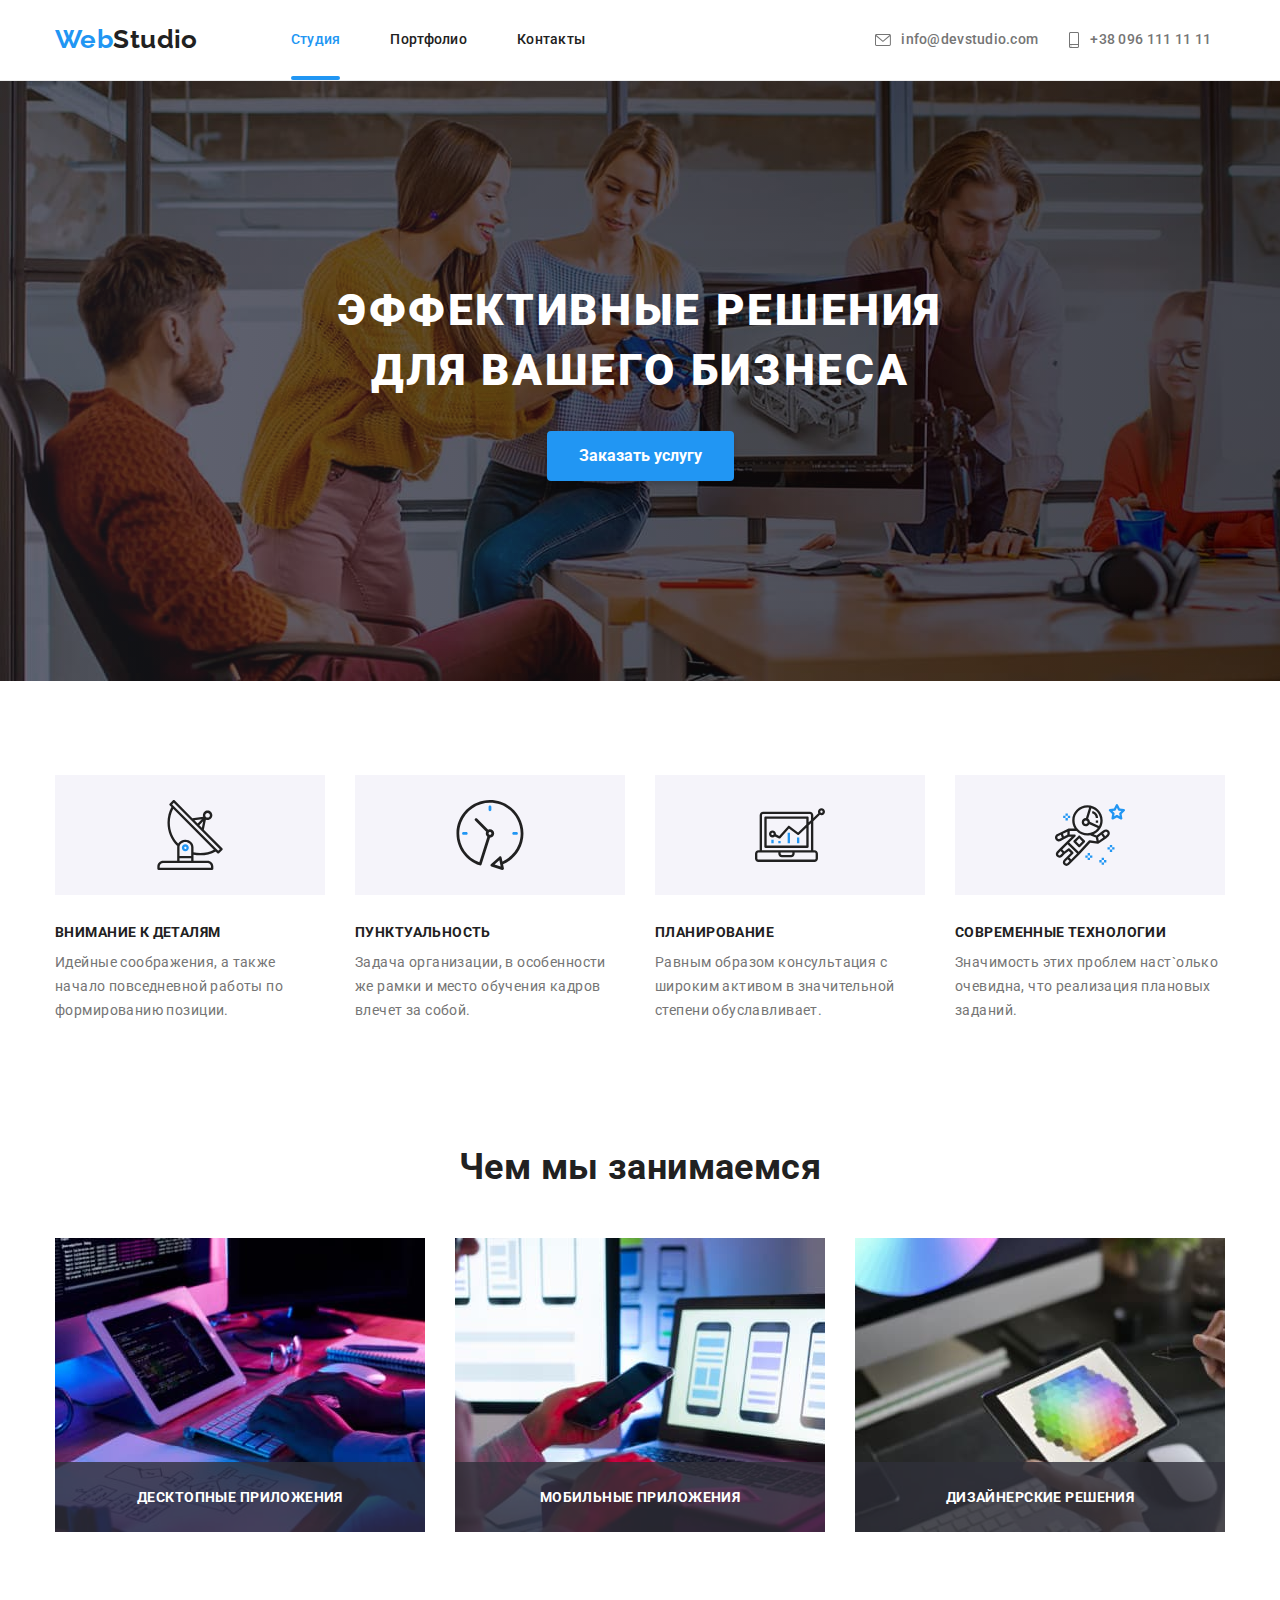
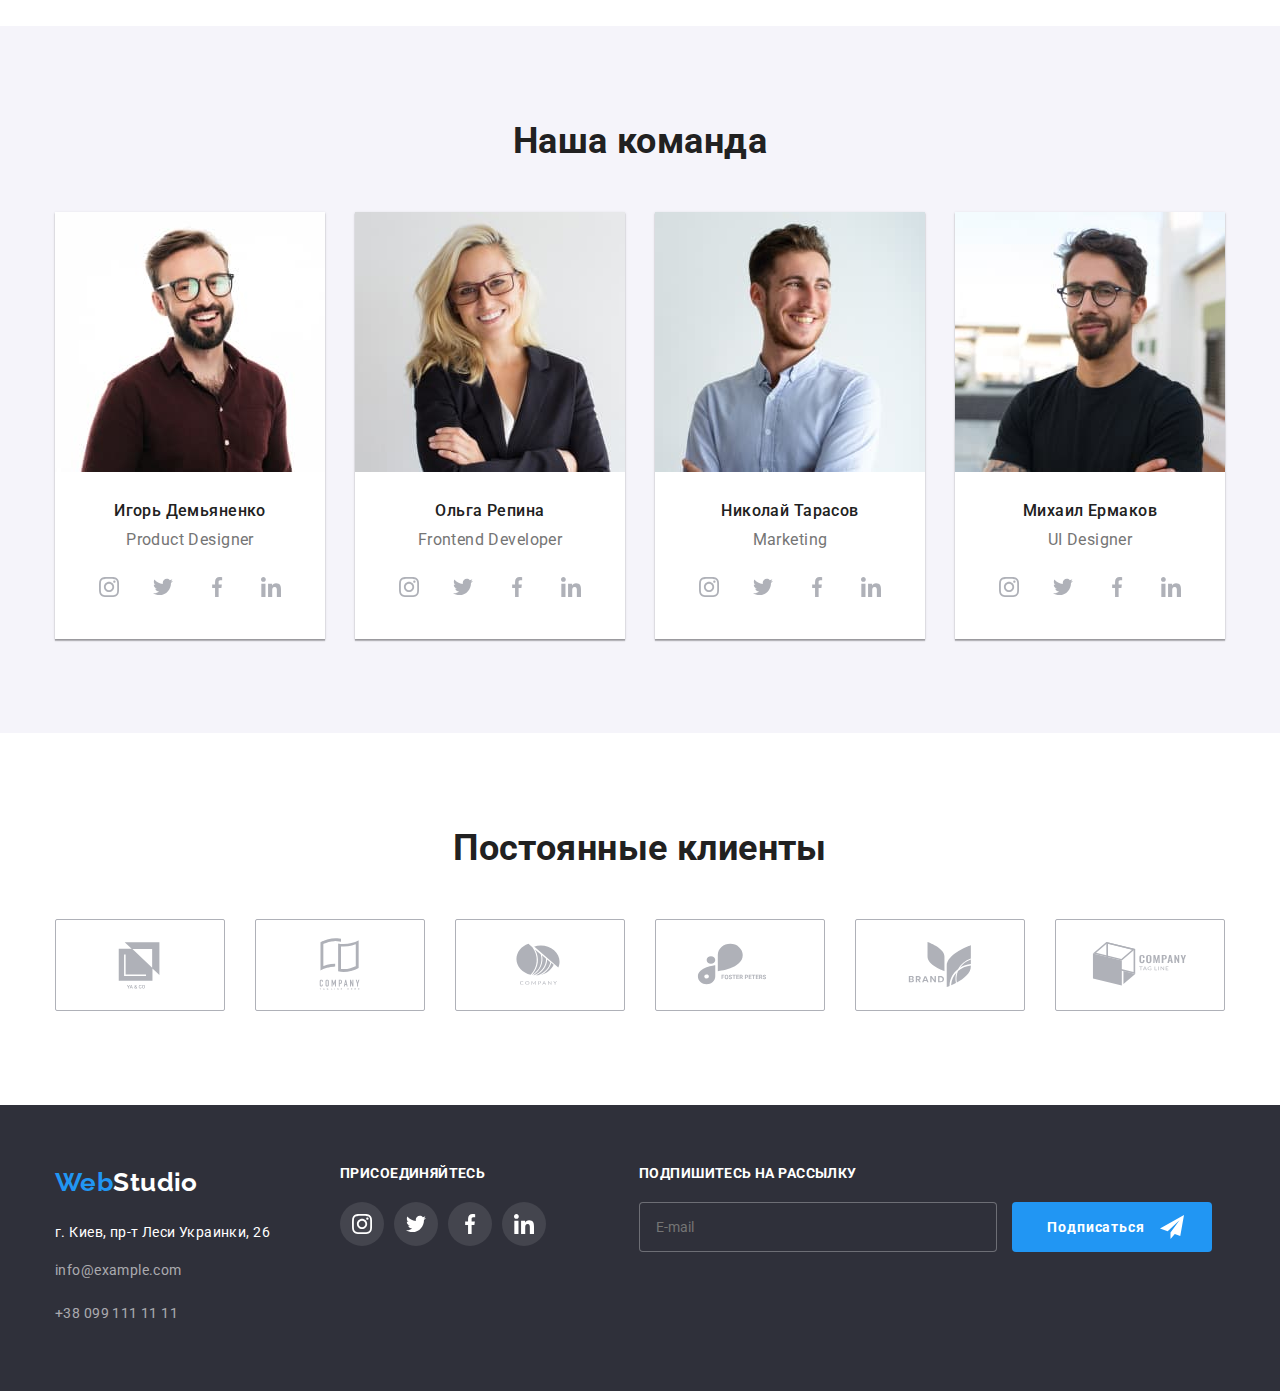
==== commit d95ca788: "correction" ====
--- a/index.html
+++ b/index.html
@@ -15,74 +15,78 @@
       rel="stylesheet"
       href="https://cdnjs.cloudflare.com/ajax/libs/modern-normalize/1.1.0/modern-normalize.min.css"
     />
-    <link rel="stylesheet" href="./css/main.min.css"/>
+    <link rel="stylesheet" href="./css/main.min.css" />
   </head>
   <body>
     <!--Шапка-->
-    <header>
+    <header class="header">
       <div class="container">
         <nav class="main-nav">
-         <div class="logotype">
-           <a href="/" class="logo__basic"> Web<span class="logo__header">Studio</span> </a></div>
-         <button type="button"
-          class="button-menu is-open"
-          aria-expanded="false"
-          aria-controls="menu-nav"
-          data-menu-button>
-           <svg width="40" height="40" aria-label="Окно меню">
-             <use class="icon-menu" href="./images/symbol-defs.svg#icon-menu"></use>
-             <use class="icon-menu-close" href="./images/symbol-defs.svg#icon-close_menu"></use>
-           </svg>
-         </button>
-        <div class="menu-nav" data-menu id="menu-nav"> 
-          <ul class="site-nav">
-            <li class="site-nav__item">
-              <a href="" class="site-nav__link site-nav__link--current">Студия</a>
-            </li>
-            <li class="site-nav__item">
-              <a href="./portfolio.html" class="site-nav__link">Портфолио</a>
-            </li>
-            <li class="site-nav__item">
-              <a href="" class="site-nav__link">Контакты</a>
-            </li>
+          <div class="logotype">
+            <a href="/" class="logo__basic"> Web<span class="logo__header">Studio</span> </a>
+          </div>
+          <button
+            type="button"
+            class="button-menu is-open"
+            aria-expanded="false"
+            aria-controls="menu-nav"
+            data-menu-button
+          >
+            <svg width="40" height="40" aria-label="Окно меню">
+              <use class="icon-menu" href="./images/symbol-defs.svg#icon-menu"></use>
+              <use class="icon-menu-close" href="./images/symbol-defs.svg#icon-close_menu"></use>
+            </svg>
+          </button>
+          <div class="menu-nav" data-menu id="menu-nav">
+            <ul class="site-nav">
+              <li class="site-nav__item">
+                <a href="" class="site-nav__link site-nav__link--current">Студия</a>
+              </li>
+              <li class="site-nav__item">
+                <a href="./portfolio.html" class="site-nav__link">Портфолио</a>
+              </li>
+              <li class="site-nav__item">
+                <a href="" class="site-nav__link">Контакты</a>
+              </li>
             </ul>
             <ul class="contacts-nav">
-             <li class="contacts-nav__item">
-              <a href="mailto:info@devstudio.com" class="contacts-nav__mail">
-                <svg class="contacts-nav__icon" width="16px" height="12px">
-                  <use href="./images/symbol-defs.svg#icon-mail"></use>
-                </svg>
-                info@devstudio.com</a
-              >
-            </li>
-            <li class="contacts-nav__item">
-              <a href="tel:+380961111111" class="contacts-nav__tel">
-                <svg class="contacts-nav__icon" width="12px" height="16px">
-                  <use href="./images/symbol-defs.svg#icon-smartphone"></use>
-                </svg>
-                +38 096 111 11 11</a
-              >
-            </li>
-          </ul>
-          <ul class="mobile-social">
-            <li>
-              <a href="" class="mobile-social__title">Instagram
+              <li class="contacts-nav__item">
+                <a href="mailto:info@devstudio.com" class="contacts-nav__mail">
+                  <svg class="contacts-nav__icon" width="16px" height="12px">
+                    <use href="./images/symbol-defs.svg#icon-mail"></use>
+                  </svg>
+                  info@devstudio.com</a
+                >
+              </li>
+              <li class="contacts-nav__item">
+                <a href="tel:+380961111111" class="contacts-nav__tel">
+                  <svg class="contacts-nav__icon" width="12px" height="16px">
+                    <use href="./images/symbol-defs.svg#icon-smartphone"></use>
+                  </svg>
+                  +38 096 111 11 11</a
+                >
+              </li>
+            </ul>
+            <ul class="mobile-social">
+              <li>
+                <a href="" class="mobile-social__title"
+                  >Instagram
+                  <span class="mobile-social__symbol">|</span>
+                </a>
+              </li>
+              <li>
+                <a href="" class="mobile-social__title">Twitter</a>
                 <span class="mobile-social__symbol">|</span>
-              </a>
-            </li>
-            <li>
-               <a href="" class="mobile-social__title">Twitter</a>
-               <span class="mobile-social__symbol">|</span>
-              </li>
-            <li>
-              <a href="" class="mobile-social__title">Facebook</a>
-              <span class="mobile-social__symbol">|</span>
-            </li>
-            <li>
-              <a href="" class="mobile-social__title">LinkedIn</a>
-            </li>
-          </ul>
-         </div>
+              </li>
+              <li>
+                <a href="" class="mobile-social__title">Facebook</a>
+                <span class="mobile-social__symbol">|</span>
+              </li>
+              <li>
+                <a href="" class="mobile-social__title">LinkedIn</a>
+              </li>
+            </ul>
+          </div>
         </nav>
       </div>
     </header>
@@ -248,17 +252,18 @@
           <ul class="team__main">
             <li class="team__item">
               <img
-               src="./images/team1.jpg"
-               srcset="
-              ./images/team_mobile1.jpg 450w,
-              ./images/team_tablet1.jpg 354w, 
-              ./images/team1.jpg 270w"
-              sizes="
+                src="./images/team1.jpg"
+                srcset="
+                  ./images/team_mobile1.jpg 450w,
+                  ./images/team_tablet1.jpg 354w,
+                  ./images/team1.jpg        270w
+                "
+                sizes="
               (max-width: 768px) 450px,
               (max-width: 1200px) 354px,
               (max-width: 1600px) 270px"
-               alt="Product Designer"
-                />
+                alt="Product Designer"
+              />
               <div class="team__card">
                 <h3 class="team__title">Игорь Демьяненко</h3>
                 <p class="team__text">Product Designer</p>
@@ -296,16 +301,17 @@
             </li>
             <li class="team__item">
               <img
-              src="./images/team2.jpg"
-              srcset="
-              ./images/team_mobile2.jpg 450w,
-              ./images/team_tablet2.jpg 354w, 
-              ./images/team2.jpg 270w"
-              sizes="
+                src="./images/team2.jpg"
+                srcset="
+                  ./images/team_mobile2.jpg 450w,
+                  ./images/team_tablet2.jpg 354w,
+                  ./images/team2.jpg        270w
+                "
+                sizes="
               (max-width: 768px) 450px,
               (max-width: 1200px) 354px,
               (max-width: 1600px) 270px"
-              alt="Frontend Developer"
+                alt="Frontend Developer"
               />
               <div class="team__card">
                 <h3 class="team__title">Ольга Репина</h3>
@@ -344,16 +350,17 @@
             </li>
             <li class="team__item">
               <img
-              src="./images/team3.jpg"
-              srcset="
-              ./images/team_mobile3.jpg 450w,
-              ./images/team_tablet3.jpg 354w, 
-              ./images/team3.jpg 270w"
-              sizes="
+                src="./images/team3.jpg"
+                srcset="
+                  ./images/team_mobile3.jpg 450w,
+                  ./images/team_tablet3.jpg 354w,
+                  ./images/team3.jpg        270w
+                "
+                sizes="
               (max-width: 768px) 450px,
               (max-width: 1200px) 354px,
               (max-width: 1600px) 270px"
-              alt="Marketing"
+                alt="Marketing"
               />
               <div class="team__card">
                 <h3 class="team__title">Николай Тарасов</h3>
@@ -392,16 +399,17 @@
             </li>
             <li class="team__item">
               <img
-              src="./images/team4.jpg"
-              srcset="
-              ./images/team_mobile4.jpg 450w,
-              ./images/team_tablet4.jpg 354w, 
-              ./images/team4.jpg 270w"
-              sizes="
+                src="./images/team4.jpg"
+                srcset="
+                  ./images/team_mobile4.jpg 450w,
+                  ./images/team_tablet4.jpg 354w,
+                  ./images/team4.jpg        270w
+                "
+                sizes="
               (max-width: 768px) 450px,
               (max-width: 1200px) 354px,
               (max-width: 1600px) 270px"
-              alt="UI Designer"
+                alt="UI Designer"
               />
               <div class="team__card">
                 <h3 class="team__title">Михаил Ермаков</h3>
@@ -530,21 +538,21 @@
                 </a>
               </li>
               <li class="social-network__list">
-                <a href="#" class="social-network__link social-network__link--color"">
+                <a href="#" class="social-network__link social-network__link--color">
                   <svg width="20" height="20">
                     <use href="./images/symbol-defs.svg#icon-twitter"></use>
                   </svg>
                 </a>
               </li>
               <li class="social-network__list">
-                <a href="#" class="social-network__link social-network__link--color"">
+                <a href="#" class="social-network__link social-network__link--color">
                   <svg width="20" height="20">
                     <use href="./images/symbol-defs.svg#icon-facebook"></use>
                   </svg>
                 </a>
               </li>
               <li class="social-network__list">
-                <a href="#" class="social-network__link social-network__link--color"">
+                <a href="#" class="social-network__link social-network__link--color">
                   <svg width="20" height="20">
                     <use href="./images/symbol-defs.svg#icon-linkedin"></use>
                   </svg>
@@ -552,16 +560,11 @@
               </li>
             </ul>
           </div>
-          <form action="" class="form-footer" autocomplete="off">
+          <form class="form-footer" autocomplete="off">
             <h3 class="social-network__title-form">ПОДПИШИТЕСЬ НА РАССЫЛКУ</h3>
             <div class="form-footer__mobile">
               <label>
-                <input
-                  class="form-footer__input"
-                  type="email"
-                  name="email"
-                  placeholder="E-mail"
-                />
+                <input class="form-footer__input" type="email" name="email" placeholder="E-mail" />
               </label>
               <button type="submit" class="form-footer__button">
                 Подписаться
--- a/css/main.min.css
+++ b/css/main.min.css
@@ -1,2 +1,2 @@
-html{-webkit-box-sizing:border-box;box-sizing:border-box}*,*::before,*::after{-webkit-box-sizing:inherit;box-sizing:inherit}body{background-color:#fff;color:#757575;font-family:Roboto, sans-serif;font-size:14px;line-height:1.71;letter-spacing:0.03em}body.modal-open{overflow:hidden}a{margin:0;padding:0;text-decoration:none}img{display:block;max-width:100%;height:auto}ul{margin:0px;padding:0px;list-style:none}address{font:inherit}.container{position:relative;margin-left:auto;margin-right:auto;padding-left:15px;padding-right:15px;width:480px}@media screen and (min-width: 480px){.container{width:480px}}@media screen and (min-width: 768px){.container{width:768px}}@media screen and (min-width: 1200px){.container{width:1200px}}.section__title-none{position:absolute;width:1px;height:1px;margin:-1px;border:0;padding:0;white-space:nowrap;-webkit-clip-path:inset(100%);clip-path:inset(100%);clip:rect(0 0 0 0);overflow:hidden}.section__title{margin-top:0;margin-bottom:30px;color:#212121;font-weight:700;font-size:28px;line-height:1.17;text-align:center}@media screen and (min-width: 1200px){.section__title{margin-bottom:50px;font-weight:700;font-size:36px}}.main-nav{display:block;border-bottom:1px solid #ececec}@media screen and (min-width: 768px){.main-nav{display:-webkit-box;display:-ms-flexbox;display:flex;-webkit-box-align:center;-ms-flex-align:center;align-items:center}}@media screen and (max-width: 767px){.logotype{margin:16px 0}}.logo__basic{color:#2196f3;font-family:Raleway, sans-serif;font-weight:700;font-size:24px;line-height:1.17}@media screen and (min-width: 1200px){.logo__basic{font-size:26px}}.logo__header{color:#212121;font-family:Raleway, sans-serif;font-weight:700;font-size:24px;line-height:1.38}@media screen and (min-width: 1200px){.logo__header{font-size:26px}}.menu-nav{display:none;z-index:900}.menu-nav.is-open{display:block}@media screen and (max-width: 767px){.menu-nav{position:absolute;padding:40px 48px;top:0%;left:0%;width:100%;background-color:#fff}}@media screen and (min-width: 768px){.menu-nav{display:-webkit-box;display:-ms-flexbox;display:flex;-webkit-box-align:center;-ms-flex-align:center;align-items:center}}.site-nav{font-weight:500;font-size:40px;line-height:1.17;letter-spacing:0.02em;margin-bottom:302px}@media screen and (min-width: 768px){.site-nav{display:-webkit-box;display:-ms-flexbox;display:flex;margin-bottom:0px;margin-left:93px;font-size:14px;line-height:1.14}}.site-nav__item{position:relative}@media screen and (max-width: 767px){.site-nav__item:not(:last-child){margin-bottom:32px}}@media screen and (min-width: 768px){.site-nav__item:not(:last-child){margin-right:50px}}.site-nav__link{display:block;color:#212121;-webkit-transition:color 250ms cubic-bezier(0.4, 0, 0.2, 1);transition:color 250ms cubic-bezier(0.4, 0, 0.2, 1)}@media screen and (min-width: 768px){.site-nav__link{padding-top:32px;padding-bottom:32px}}.site-nav__link:hover,.site-nav__link:focus{color:#2196f3}.site-nav__link--current{color:#2196f3}@media screen and (min-width: 768px){.site-nav__link--current::after{content:'';position:absolute;bottom:0;left:0;display:block;width:100%;height:4px;border-radius:2px;background-color:#2196f3}}.contacts-nav{display:-webkit-box;display:-ms-flexbox;display:flex;font-weight:500;font-size:14px;line-height:1.14;letter-spacing:0.02em}@media screen and (max-width: 767px){.contacts-nav{-webkit-box-orient:vertical;-webkit-box-direction:reverse;-ms-flex-direction:column-reverse;flex-direction:column-reverse;margin-bottom:64px}}@media screen and (min-width: 768px){.contacts-nav{display:-webkit-box;display:-ms-flexbox;display:flex;margin-right:0}}@media screen and (min-width: 768px) and (max-width: 1199px){.contacts-nav{display:-webkit-box;display:-ms-flexbox;display:flex;-webkit-box-orient:vertical;-webkit-box-direction:normal;-ms-flex-direction:column;flex-direction:column;margin-left:65px;font-size:12px}}@media screen and (min-width: 1200px){.contacts-nav{font-size:14px;margin-left:290px}}.contacts-nav__item:not(:last-child){margin-right:30px}@media screen and (max-width: 767px){.contacts-nav__item:not(:first-child){margin-bottom:30px}}.contacts-nav__mail{display:-webkit-box;display:-ms-flexbox;display:flex;color:#757575;font-weight:500;font-size:24px;line-height:1.14;letter-spacing:0.02em;-webkit-transition:color 250ms cubic-bezier(0.4, 0, 0.2, 1);transition:color 250ms cubic-bezier(0.4, 0, 0.2, 1)}@media screen and (min-width: 768px){.contacts-nav__mail{display:-webkit-box;display:-ms-flexbox;display:flex;-webkit-box-align:center;-ms-flex-align:center;align-items:center}}@media screen and (min-width: 768px) and (max-width: 1199px){.contacts-nav__mail{font-size:12px}}@media screen and (min-width: 1200px){.contacts-nav__mail{font-size:14px}}.contacts-nav__mail:hover,.contacts-nav__mail:focus{color:#2196f3}@media screen and (max-width: 767px){.contacts-nav__icon{display:none}}@media screen and (min-width: 768px){.contacts-nav__icon{fill:currentColor;margin-right:10px;-webkit-box-align:center;-ms-flex-align:center;align-items:center;-webkit-transition:fill 250ms cubic-bezier(0.4, 0, 0.2, 1);transition:fill 250ms cubic-bezier(0.4, 0, 0.2, 1)}}.contacts-nav__tel{display:-webkit-box;display:-ms-flexbox;display:flex;-webkit-box-align:center;-ms-flex-align:center;align-items:center;color:#2196f3;font-weight:500;font-size:34px;line-height:1.14;letter-spacing:0.02em;-webkit-transition:color 250ms cubic-bezier(0.4, 0, 0.2, 1);transition:color 250ms cubic-bezier(0.4, 0, 0.2, 1)}@media screen and (min-width: 768px) and (max-width: 1199px){.contacts-nav__tel{font-size:12px}}@media screen and (min-width: 768px){.contacts-nav__tel{color:#757575}}@media screen and (min-width: 1200px){.contacts-nav__tel{font-size:14px}}.contacts-nav__tel:hover,.contacts-nav__tel:focus{color:#2196f3}.mobile-social{display:-webkit-box;display:-ms-flexbox;display:flex;font-weight:500;font-size:16px;text-align:1.22}.mobile-social__title{color:#2196f3}@media screen and (min-width: 768px){.mobile-social{display:none}}.mobile-social__symbol{color:#afb1b8;margin:0 10px}.main-nav{display:block;border-bottom:1px solid #ececec}@media screen and (min-width: 768px){.main-nav{display:-webkit-box;display:-ms-flexbox;display:flex;-webkit-box-align:center;-ms-flex-align:center;align-items:center}}@media screen and (max-width: 767px){.logotype{margin:16px 0}}.logo__basic{color:#2196f3;font-family:Raleway, sans-serif;font-weight:700;font-size:24px;line-height:1.17}@media screen and (min-width: 1200px){.logo__basic{font-size:26px}}.logo__header{color:#212121;font-family:Raleway, sans-serif;font-weight:700;font-size:24px;line-height:1.38}@media screen and (min-width: 1200px){.logo__header{font-size:26px}}.menu-nav{display:none;z-index:900}.menu-nav.is-open{display:block}@media screen and (max-width: 767px){.menu-nav{position:absolute;padding:40px 48px;top:0%;left:0%;width:100%;background-color:#fff}}@media screen and (min-width: 768px){.menu-nav{display:-webkit-box;display:-ms-flexbox;display:flex;-webkit-box-align:center;-ms-flex-align:center;align-items:center}}.site-nav{font-weight:500;font-size:40px;line-height:1.17;letter-spacing:0.02em;margin-bottom:302px}@media screen and (min-width: 768px){.site-nav{display:-webkit-box;display:-ms-flexbox;display:flex;margin-bottom:0px;margin-left:93px;font-size:14px;line-height:1.14}}.site-nav__item{position:relative}@media screen and (max-width: 767px){.site-nav__item:not(:last-child){margin-bottom:32px}}@media screen and (min-width: 768px){.site-nav__item:not(:last-child){margin-right:50px}}.site-nav__link{display:block;color:#212121;-webkit-transition:color 250ms cubic-bezier(0.4, 0, 0.2, 1);transition:color 250ms cubic-bezier(0.4, 0, 0.2, 1)}@media screen and (min-width: 768px){.site-nav__link{padding-top:32px;padding-bottom:32px}}.site-nav__link:hover,.site-nav__link:focus{color:#2196f3}.site-nav__link--current{color:#2196f3}@media screen and (min-width: 768px){.site-nav__link--current::after{content:'';position:absolute;bottom:0;left:0;display:block;width:100%;height:4px;border-radius:2px;background-color:#2196f3}}.contacts-nav{display:-webkit-box;display:-ms-flexbox;display:flex;font-weight:500;font-size:14px;line-height:1.14;letter-spacing:0.02em}@media screen and (max-width: 767px){.contacts-nav{-webkit-box-orient:vertical;-webkit-box-direction:reverse;-ms-flex-direction:column-reverse;flex-direction:column-reverse;margin-bottom:64px}}@media screen and (min-width: 768px){.contacts-nav{display:-webkit-box;display:-ms-flexbox;display:flex;margin-right:0}}@media screen and (min-width: 768px) and (max-width: 1199px){.contacts-nav{display:-webkit-box;display:-ms-flexbox;display:flex;-webkit-box-orient:vertical;-webkit-box-direction:normal;-ms-flex-direction:column;flex-direction:column;margin-left:65px;font-size:12px}}@media screen and (min-width: 1200px){.contacts-nav{font-size:14px;margin-left:290px}}.contacts-nav__item:not(:last-child){margin-right:30px}@media screen and (max-width: 767px){.contacts-nav__item:not(:first-child){margin-bottom:30px}}.contacts-nav__mail{display:-webkit-box;display:-ms-flexbox;display:flex;color:#757575;font-weight:500;font-size:24px;line-height:1.14;letter-spacing:0.02em;-webkit-transition:color 250ms cubic-bezier(0.4, 0, 0.2, 1);transition:color 250ms cubic-bezier(0.4, 0, 0.2, 1)}@media screen and (min-width: 768px){.contacts-nav__mail{display:-webkit-box;display:-ms-flexbox;display:flex;-webkit-box-align:center;-ms-flex-align:center;align-items:center}}@media screen and (min-width: 768px) and (max-width: 1199px){.contacts-nav__mail{font-size:12px}}@media screen and (min-width: 1200px){.contacts-nav__mail{font-size:14px}}.contacts-nav__mail:hover,.contacts-nav__mail:focus{color:#2196f3}@media screen and (max-width: 767px){.contacts-nav__icon{display:none}}@media screen and (min-width: 768px){.contacts-nav__icon{fill:currentColor;margin-right:10px;-webkit-box-align:center;-ms-flex-align:center;align-items:center;-webkit-transition:fill 250ms cubic-bezier(0.4, 0, 0.2, 1);transition:fill 250ms cubic-bezier(0.4, 0, 0.2, 1)}}.contacts-nav__tel{display:-webkit-box;display:-ms-flexbox;display:flex;-webkit-box-align:center;-ms-flex-align:center;align-items:center;color:#2196f3;font-weight:500;font-size:34px;line-height:1.14;letter-spacing:0.02em;-webkit-transition:color 250ms cubic-bezier(0.4, 0, 0.2, 1);transition:color 250ms cubic-bezier(0.4, 0, 0.2, 1)}@media screen and (min-width: 768px) and (max-width: 1199px){.contacts-nav__tel{font-size:12px}}@media screen and (min-width: 768px){.contacts-nav__tel{color:#757575}}@media screen and (min-width: 1200px){.contacts-nav__tel{font-size:14px}}.contacts-nav__tel:hover,.contacts-nav__tel:focus{color:#2196f3}.mobile-social{display:-webkit-box;display:-ms-flexbox;display:flex;font-weight:500;font-size:16px;text-align:1.22}.mobile-social__title{color:#2196f3}@media screen and (min-width: 768px){.mobile-social{display:none}}.mobile-social__symbol{color:#afb1b8;margin:0 10px}.hero{text-align:center;padding-top:118px;padding-bottom:118px;max-width:1600px;height:400px;background-repeat:no-repeat;background-size:cover;margin:0 auto}@media screen and (max-width: 479px){.hero{background-image:-webkit-gradient(linear, left top, right top, from(rgba(47,48,58,0.4)), to(rgba(0,0,0,0.5))),url(../images/Hero_mobile.jpg);background-image:linear-gradient(to right, rgba(47,48,58,0.4), rgba(0,0,0,0.5)),url(../images/Hero_mobile.jpg)}}@media screen and (max-width: 479px) and (-webkit-min-device-pixel-ratio: 2), screen and (max-width: 479px) and (min-resolution: 192dpi){.hero{background-image:-webkit-gradient(linear, left top, right top, from(rgba(47,48,58,0.4)), to(rgba(0,0,0,0.5))),url(../images/Hero_mobile@2x.jpg);background-image:linear-gradient(to right, rgba(47,48,58,0.4), rgba(0,0,0,0.5)),url(../images/Hero_mobile@2x.jpg)}}@media screen and (max-width: 479px) and (-webkit-min-device-pixel-ratio: 2), screen and (max-width: 479px) and (min-resolution: 2dppx){.hero{background-image:-webkit-gradient(linear, left top, right top, from(rgba(47,48,58,0.4)), to(rgba(0,0,0,0.5))),url(../images/Hero_mobile@2x.jpg);background-image:linear-gradient(to right, rgba(47,48,58,0.4), rgba(0,0,0,0.5)),url(../images/Hero_mobile@2x.jpg)}}@media screen and (min-width: 480px) and (max-width: 767px){.hero{background-image:-webkit-gradient(linear, left top, right top, from(rgba(47,48,58,0.4)), to(rgba(0,0,0,0.5))),url(../images/Hero_tablet.jpg);background-image:linear-gradient(to right, rgba(47,48,58,0.4), rgba(0,0,0,0.5)),url(../images/Hero_tablet.jpg)}}@media screen and (min-width: 480px) and (max-width: 767px) and (-webkit-min-device-pixel-ratio: 2), screen and (min-width: 480px) and (max-width: 767px) and (min-resolution: 192dpi){.hero{background-image:-webkit-gradient(linear, left top, right top, from(rgba(47,48,58,0.4)), to(rgba(0,0,0,0.5))),url(../images/Hero_tablet@2x.jpg);background-image:linear-gradient(to right, rgba(47,48,58,0.4), rgba(0,0,0,0.5)),url(../images/Hero_tablet@2x.jpg)}}@media screen and (min-width: 480px) and (max-width: 767px) and (-webkit-min-device-pixel-ratio: 2), screen and (min-width: 480px) and (max-width: 767px) and (min-resolution: 2dppx){.hero{background-image:-webkit-gradient(linear, left top, right top, from(rgba(47,48,58,0.4)), to(rgba(0,0,0,0.5))),url(../images/Hero_tablet@2x.jpg);background-image:linear-gradient(to right, rgba(47,48,58,0.4), rgba(0,0,0,0.5)),url(../images/Hero_tablet@2x.jpg)}}@media screen and (min-width: 768px){.hero{background-image:-webkit-gradient(linear, left top, right top, from(rgba(47,48,58,0.4)), to(rgba(0,0,0,0.5))),url(../images/Hero_desktop.jpg);background-image:linear-gradient(to right, rgba(47,48,58,0.4), rgba(0,0,0,0.5)),url(../images/Hero_desktop.jpg)}}@media screen and (min-width: 768px) and (-webkit-min-device-pixel-ratio: 2), screen and (min-width: 768px) and (min-resolution: 192dpi){.hero{background-image:-webkit-gradient(linear, left top, right top, from(rgba(47,48,58,0.4)), to(rgba(0,0,0,0.5))),url(../images/Hero_desktop@2x.jpg);background-image:linear-gradient(to right, rgba(47,48,58,0.4), rgba(0,0,0,0.5)),url(../images/Hero_desktop@2x.jpg)}}@media screen and (min-width: 768px) and (-webkit-min-device-pixel-ratio: 2), screen and (min-width: 768px) and (min-resolution: 2dppx){.hero{background-image:-webkit-gradient(linear, left top, right top, from(rgba(47,48,58,0.4)), to(rgba(0,0,0,0.5))),url(../images/Hero_desktop@2x.jpg);background-image:linear-gradient(to right, rgba(47,48,58,0.4), rgba(0,0,0,0.5)),url(../images/Hero_desktop@2x.jpg)}}@media screen and (min-width: 1200px){.hero{padding-top:200px;padding-bottom:200px;height:600px}}.hero__title{margin-top:0;margin-bottom:30px;color:#fff;font-weight:900;font-size:26px;line-height:1.62;letter-spacing:0.06em}@media screen and (min-width: 1200px){.hero__title{font-size:44px;line-height:1.36}}.hero__button{display:inline-block;border-radius:4px;border:#2196f3;-webkit-box-shadow:0px 4px 4px rgba(0,0,0,0.15);box-shadow:0px 4px 4px rgba(0,0,0,0.15);padding:10px 32px;color:#fff;background-color:#2196f3;font-family:Roboto;font-weight:700;font-size:16px;line-height:1.88;text-align:center}.modal{display:inline-block;position:fixed;z-index:999;top:0;left:0;width:100%;height:100%;padding:93px 15px 94px 15px;background-color:rgba(0,0,0,0.2);opacity:1;padding:0;visibility:visible;-webkit-transition:opacity 250ms cubic-bezier(0.4, 0, 0.2, 1),visibility 250ms cubic-bezier(0.4, 0, 0.2, 1);transition:opacity 250ms cubic-bezier(0.4, 0, 0.2, 1),visibility 250ms cubic-bezier(0.4, 0, 0.2, 1)}.modal__is-hidden{opacity:0;visibility:hidden;pointer-events:none}.modal__dialog{position:relative;top:50%;left:50%;width:450px;height:609px;padding:40px;background-color:#fff;overflow-y:scroll;-webkit-transform:translate(-50%, -50%) scale(1);transform:translate(-50%, -50%) scale(1);-webkit-transition:-webkit-transform 250ms cubic-bezier(0.4, 0, 0.2, 1);transition:-webkit-transform 250ms cubic-bezier(0.4, 0, 0.2, 1);transition:transform 250ms cubic-bezier(0.4, 0, 0.2, 1);transition:transform 250ms cubic-bezier(0.4, 0, 0.2, 1), -webkit-transform 250ms cubic-bezier(0.4, 0, 0.2, 1)}.modal__is-hidden .modal__dialog{-webkit-transform:translate(-50%, -50%) scale(0);transform:translate(-50%, -50%) scale(0)}@media screen and (min-width: 1200px){.modal__dialog{width:528px;height:581px}}.modal__icon-close{position:absolute;top:8px;right:8px;padding:0;margin:0;border:none;width:30px;height:30px;border:1px solid rgba(0,0,0,0.1);border-radius:50%;background:none;-webkit-transition:fill 250ms cubic-bezier(0.4, 0, 0.2, 1);transition:fill 250ms cubic-bezier(0.4, 0, 0.2, 1)}.modal__icon-close:focus,.modal__icon-close:hover{fill:#2196f3}.modal__icon{position:absolute;top:5px;right:5px;background-color:#fff}.modal__title{font-weight:700;font-size:20px;line-height:1.5;letter-spacing:0.03em;margin:0 0 10px 0;color:#212121;text-align:center}@media screen and (min-width: 1200px){.modal__title{line-height:1.172}}.modal__form{margin:0;padding:0}.modal__field{margin-bottom:8px}.modal__label{display:block;text-align:left;margin:0;padding:0;font-size:12px}.modal__input{position:relative}.modal__input:focus-within>.modal__input-icon{border:1px solid #2196f3}.modal__pic{position:absolute;display:inline-block;top:50%;left:12px;-webkit-transform:translateY(-50%);transform:translateY(-50%)}.modal__input-icon{width:100%;height:40px;padding-left:42px;border:1px solid rgba(33,33,33,0.2);border-radius:4px;-webkit-transition:fill 250ms cubic-bezier(0.4, 0, 0.2, 1);transition:fill 250ms cubic-bezier(0.4, 0, 0.2, 1);outline:none}.modal__input:focus-within>.modal__input-icon{border:1px solid #2196f3}.modal__input-icon:focus+.modal__input-pic{fill:#2196f3}.modal__textarea{width:100%;padding:12px 16px;margin-bottom:16px;outline:none;resize:none;border:1px solid rgba(33,33,33,0.2);border-radius:4px;height:120px;font-size:12px;line-height:1.16;letter-spacing:0.01em}.modal__label:focus-within>.modal__textarea{border:1px solid #2196f3}.modal__textarea:focus{border:1px solid #2196f3}.modal__checkbox{margin-bottom:25px;font-size:12px;font-weight:400;line-height:1.17;letter-spacing:0.03em}@media screen and (min-width: 1200px){.modal__checkbox{font-size:14px;line-height:1.71}}.modal__checkbox-label{display:-webkit-box;display:-ms-flexbox;display:flex;-webkit-box-align:center;-ms-flex-align:center;align-items:center;-webkit-box-pack:center;-ms-flex-pack:center;justify-content:center}.modal__checkbox-input{position:absolute;width:1px;height:1px;margin:-1px;border:0;padding:0;white-space:nowrap;-webkit-clip-path:inset(100%);clip-path:inset(100%);clip:rect(0 0 0 0);overflow:hidden}.modal__checkbox-mark{display:inline-block;margin-right:8px;width:16px;height:15px;border:2px solid #212121;border-radius:4px}.modal__checkbox-input:checked+.modal__checkbox-mark{background-color:#2196f3;background-image:url(../images/icon-check.svg);background-repeat:no-repeat;background-position:center;background-size:contain;border-color:#2196f3;background-origin:border-box}.modal__link{color:#2196f3;text-decoration:underline;padding-left:2px}.modal__button{width:200px;height:50px;-webkit-transition:background-color 250ms cubic-bezier(0.4, 0, 0.2, 1);transition:background-color 250ms cubic-bezier(0.4, 0, 0.2, 1)}.modal__button:focus{background-color:#188ce8}.plus__section{padding-top:60px;padding-bottom:60px}@media screen and (min-width: 1200px){.plus__section{padding-top:94px;padding-bottom:93px}}.plus__text{margin-top:0;margin-bottom:0}.plus__item{display:block}@media screen and (min-width: 768px){.plus__item{display:-webkit-box;display:-ms-flexbox;display:flex;-ms-flex-wrap:wrap;flex-wrap:wrap}}.plus__list{max-width:450px;margin-bottom:30px;width:100%}@media screen and (min-width: 768px){.plus__list{width:354px}.plus__list:not(:nth-child(2n)){margin-right:30px}}@media screen and (min-width: 1200px){.plus__list{width:270px}.plus__list:not(:last-child){margin-right:30px}}.plus__icon{display:-webkit-box;display:-ms-flexbox;display:flex;-webkit-box-align:center;-ms-flex-align:center;align-items:center;-webkit-box-pack:center;-ms-flex-pack:center;justify-content:center;width:100%;height:120px;margin-bottom:30px;background-color:#f5f4fa}.plus__title{color:#212121;font-weight:700;font-size:14px;line-height:1.14;text-align:center;margin-top:0;margin-bottom:10px}@media screen and (min-width: 768px){.plus__title{text-align:left}}.work__section{padding-bottom:94px}@media screen and (max-width: 1200px){.work__section{display:none}}.work__list{display:-webkit-box;display:-ms-flexbox;display:flex}.work__item:not(:last-child){margin-right:30px}.work__img{position:relative}.work__title{position:absolute;display:-webkit-box;display:-ms-flexbox;display:flex;-webkit-box-pack:center;-ms-flex-pack:center;justify-content:center;-webkit-box-align:center;-ms-flex-align:center;align-items:center;margin:0;padding:0;bottom:0;left:0;width:100%;height:70px;font-weight:700;font-size:14px;line-height:1.17;letter-spacing:0.03em;background-color:rgba(47,48,58,0.8);color:#fff}.team__section{padding-top:60px;padding-bottom:60px;background-color:#f5f4fa}@media screen and (min-width: 1200px){.team__section{padding-top:94px;padding-bottom:94px}}.team__main{display:block;margin-bottom:-30px}@media screen and (min-width: 768px){.team__main{display:-webkit-box;display:-ms-flexbox;display:flex;-ms-flex-wrap:wrap;flex-wrap:wrap}}.team__item{max-width:450px;width:100%;margin-bottom:30px;-webkit-box-shadow:0px 1px 3px rgba(0,0,0,0.12),0px 1px 1px rgba(0,0,0,0.14),0px 2px 1px rgba(0,0,0,0.2);box-shadow:0px 1px 3px rgba(0,0,0,0.12),0px 1px 1px rgba(0,0,0,0.14),0px 2px 1px rgba(0,0,0,0.2)}@media screen and (min-width: 768px){.team__item{width:354px}.team__item:nth-child(odd){margin-right:30px}}@media screen and (min-width: 1200px){.team__item{width:calc((100% - 3 * 30px) / 4)}.team__item:nth-child(odd){margin-right:0}.team__item:not(:last-child){margin-right:30px}}.team__card{padding-top:30px;padding-bottom:24px;background-color:#fff}@media screen and (min-width: 1200px){.team__card{padding-bottom:30px}}.team__title{margin-top:0;margin-bottom:10px;text-align:center;color:#212121;font-weight:500;font-size:16px;line-height:1.17}.team__text{margin-top:0;margin-bottom:16px;text-align:center;font-weight:400;font-size:16px;line-height:1.17}.team__icon{display:-webkit-box;display:-ms-flexbox;display:flex;-webkit-box-pack:justify;-ms-flex-pack:justify;justify-content:space-between;padding-left:122px;padding-right:122px;list-style:none;width:100%}@media screen and (min-width: 768px){.team__icon{padding-left:74px;padding-right:74px}}@media screen and (min-width: 1200px){.team__icon{padding-left:32px;padding-right:32px}}.team__social{display:-webkit-box;display:-ms-flexbox;display:flex;-webkit-box-align:center;-ms-flex-align:center;align-items:center;-webkit-box-pack:center;-ms-flex-pack:center;justify-content:center;width:44px;height:44px;fill:#afb1b8;background:#fff;-webkit-transition:fill 250ms cubic-bezier(0.4, 0, 0.2, 1),background-color 250ms cubic-bezier(0.4, 0, 0.2, 1),border-radius 250ms cubic-bezier(0.4, 0, 0.2, 1);transition:fill 250ms cubic-bezier(0.4, 0, 0.2, 1),background-color 250ms cubic-bezier(0.4, 0, 0.2, 1),border-radius 250ms cubic-bezier(0.4, 0, 0.2, 1)}.team__social:hover,.team__social:focus{fill:#fff;background-color:#2196f3;border-radius:50%}.clients{padding-top:60px;padding-bottom:60px}@media screen and (min-width: 1200px){.clients{padding-top:94px;padding-bottom:94px}}.clients__title{display:-webkit-box;display:-ms-flexbox;display:flex;-ms-flex-wrap:wrap;flex-wrap:wrap;margin-bottom:-30px}@media screen and (min-width: 1200px){.clients__title{-webkit-box-pack:justify;-ms-flex-pack:justify;justify-content:space-between}}.clients__card{display:-webkit-inline-box;display:-ms-inline-flexbox;display:inline-flex;-webkit-box-pack:justify;-ms-flex-pack:justify;justify-content:space-between;padding:0;margin-bottom:30px}.clients__card:nth-child(odd){margin-right:30px}@media screen and (min-width: 768px){.clients__card:nth-child(odd){margin-right:0}.clients__card:not(:nth-child(3n)){margin-right:30px}}@media screen and (min-width: 1200px){.clients__card:not(:nth-child(3n)){margin-right:0}.clients__card:not(:last-child){margin-right:30px}}.clients__log{display:-webkit-box;display:-ms-flexbox;display:flex;-webkit-box-align:center;-ms-flex-align:center;align-items:center;-webkit-box-pack:center;-ms-flex-pack:center;justify-content:center;width:210px;height:92px;border:1px solid #afb1b8;border-radius:2px;fill:#afb1b8;-webkit-transition:fill 250ms cubic-bezier(0.4, 0, 0.2, 1),border 250ms cubic-bezier(0.4, 0, 0.2, 1);transition:fill 250ms cubic-bezier(0.4, 0, 0.2, 1),border 250ms cubic-bezier(0.4, 0, 0.2, 1)}.clients__log:hover,.clients__log:focus{fill:#2196f3;border:1px solid #2196f3}@media screen and (min-width: 768px){.clients__log{width:226px}}@media screen and (min-width: 1200px){.clients__log{width:170px;margin-bottom:0}}.footer__nav{background-color:#2f303a;padding-top:60px;padding-bottom:60px}@media screen and (max-width: 767px){.footer__contact{display:inline-block;text-align:center}}@media screen and (min-width: 768px) and (max-width: 1199px){.footer__contact{display:-webkit-box;display:-ms-flexbox;display:flex;-webkit-box-orient:horizontal;-webkit-box-direction:normal;-ms-flex-direction:row;flex-direction:row;-ms-flex-wrap:wrap;flex-wrap:wrap;-webkit-box-pack:space-evenly;-ms-flex-pack:space-evenly;justify-content:space-evenly}}@media screen and (min-width: 768px){.footer__contact{display:-webkit-inline-box;display:-ms-inline-flexbox;display:inline-flex}}@media screen and (min-width: 768px) and (max-width: 1199px){.footer__contact{display:-webkit-box;display:-ms-flexbox;display:flex;-ms-flex-wrap:wrap;flex-wrap:wrap;justify-items:center}}.logo__footer{color:#fff;font-family:Raleway, sans-serif;font-weight:700;font-size:26px;line-height:1.38;padding-bottom:20px}@media screen and (min-width: 768px) and (max-width: 1199px){.logo__footer{text-align:center}}.logo__basic-footer{color:#2196f3;font-family:Raleway, sans-serif;font-weight:700;font-size:24px;line-height:1.17}@media screen and (min-width: 1200px){.logo__basic-footer{font-size:26px}}@media screen and (max-width: 767px){.adress__navigator{margin-bottom:60px}}@media screen and (min-width: 768px) and (max-width: 1199px){.adress__navigator{text-align:center}}@media screen and (min-width: 1200px){.adress__navigator{padding-right:70px}}.adress__nav:not(:last-child){padding-bottom:8px}@media screen and (min-width: 768px){.adress__nav:not(:last-child){padding-bottom:9px}}.adress__map{color:#fff;font-weight:400;font-size:14px;line-height:1.71;letter-spacing:0.03em}.adress__mail{color:rgba(255,255,255,0.6);font-weight:400;font-size:14px;line-height:2.42;letter-spacing:0.03em}.adress__tel{color:rgba(255,255,255,0.6);font-weight:400;font-size:14px;line-height:2.42;letter-spacing:0.03em}.social-network__title{color:#fff;font-weight:700;font-size:14px;line-height:1.17;padding-bottom:20px;margin:0;padding-top:0}@media screen and (min-width: 768px) and (max-width: 1199px){.social-network__title{text-align:center}}.social-network__icon{display:-webkit-inline-box;display:-ms-inline-flexbox;display:inline-flex}@media screen and (max-width: 767px){.social-network__icon{margin-bottom:60px}}.social-network__list:not(:last-child){margin-right:10px}.social-network__link{width:44px;height:44px;background-color:rgba(255,255,255,0.1);border-radius:50%;display:-webkit-box;display:-ms-flexbox;display:flex;-webkit-box-align:center;-ms-flex-align:center;align-items:center;-webkit-box-pack:center;-ms-flex-pack:center;justify-content:center;-webkit-transition:background-color 250ms cubic-bezier(0.4, 0, 0.2, 1);transition:background-color 250ms cubic-bezier(0.4, 0, 0.2, 1)}.social-network__link:hover,.social-network__link:focus{background-color:#2196f3}.social-network__link--color{fill:#fff}@media screen and (min-width: 1200px){.form-footer{margin-left:93px}}@media screen and (min-width: 768px) and (max-width: 1199px){.form-footer__mobile{display:-webkit-box;display:-ms-flexbox;display:flex;-webkit-box-orient:vertical;-webkit-box-direction:normal;-ms-flex-direction:column;flex-direction:column}}.form-footer__input{border:1px solid rgba(255,255,255,0.3);width:450px;height:50px;border-radius:4px;padding-left:16px;margin-bottom:20px;background-color:#2f303a;color:rgba(255,255,255,0.6)}@media screen and (min-width: 1200px){.form-footer__input{display:-webkit-inline-box;display:-ms-inline-flexbox;display:inline-flex;width:358px}}.form-footer__button{width:12.5rem;height:3.125rem;margin-left:12px;padding-right:62px;padding-left:29px;position:relative;background-color:#2196f3;border-radius:0.25rem;border:#2196f3;color:#fff;font-weight:16px;font-weight:700;line-height:1.875;letter-spacing:0.06em}@media screen and (min-width: 768px) and (max-width: 1199px){.form-footer__button{margin-left:auto;margin-right:auto}}.form-footer__icon{position:absolute;top:50%;right:28px;fill:#fff;-webkit-box-align:center;-ms-flex-align:center;align-items:center;-webkit-transform:translateY(-50%);transform:translateY(-50%)}.social-network__title-form{color:#fff;font-weight:700;font-size:14px;line-height:1.17;padding-bottom:20px;margin:0;padding-top:0}@media screen and (min-width: 768px) and (max-width: 1199px){.social-network__title-form{text-align:center;margin-top:60px}}.portfolio-main{padding:60px 0}@media screen and (min-width: 1200px){.portfolio-main{padding:94px 0}}.button-navigation{display:-webkit-box;display:-ms-flexbox;display:flex;-webkit-box-pack:center;-ms-flex-pack:center;justify-content:center;margin-bottom:50px}.button-navigation__list:not(:last-child){margin-right:8px}@media screen and (max-width: 767px){.button-navigation{-webkit-box-pack:left;-ms-flex-pack:left;justify-content:left;-ms-flex-wrap:wrap;flex-wrap:wrap}}.button-navigation__list:not(:nth-last-child(-n+2)){margin-bottom:15px}.button-navigation__filter{font-family:Roboto, sans-serif;font-weight:500;font-size:16px;line-height:1.62;text-align:center;border:none;border-radius:4px;padding:6px 22px 6px 22px;color:#212121;background-color:#f5f4fa;-webkit-transition:color 250ms cubic-bezier(0.4, 0, 0.2, 1),background-color 250ms cubic-bezier(0.4, 0, 0.2, 1);transition:color 250ms cubic-bezier(0.4, 0, 0.2, 1),background-color 250ms cubic-bezier(0.4, 0, 0.2, 1)}.button-navigation__filter:hover,.button-navigation__filter:focus{color:#fff;background-color:#2196f3}.portfolio{display:block}@media screen and (min-width: 768px){.portfolio{display:-webkit-box;display:-ms-flexbox;display:flex;-ms-flex-wrap:wrap;flex-wrap:wrap}}@media screen and (max-width: 1199px){.portfolio{margin-bottom:-30px}}.portfolio__card:hover,.portfolio__card:focus{-webkit-box-shadow:0px 1px 1px rgba(0,0,0,0.12),0px 4px 4px rgba(0,0,0,0.06),1px 4px 6px rgba(0,0,0,0.16);box-shadow:0px 1px 1px rgba(0,0,0,0.12),0px 4px 4px rgba(0,0,0,0.06),1px 4px 6px rgba(0,0,0,0.16)}@media screen and (max-width: 1199px){.portfolio__card{margin-bottom:30px}}@media screen and (min-width: 768px){.portfolio__card{max-width:354px}.portfolio__card:nth-child(odd){margin-right:30px}}@media screen and (min-width: 1200px){.portfolio__card:not(:nth-child(3n)){width:calc((100% - 60px) / 3);margin-right:30px}.portfolio__card:not(:nth-last-child(-n+3)){margin-bottom:30px;-webkit-transition:-webkit-box-shadow 250ms cubic-bezier(0.4, 0, 0.2, 1);transition:-webkit-box-shadow 250ms cubic-bezier(0.4, 0, 0.2, 1);transition:box-shadow 250ms cubic-bezier(0.4, 0, 0.2, 1);transition:box-shadow 250ms cubic-bezier(0.4, 0, 0.2, 1), -webkit-box-shadow 250ms cubic-bezier(0.4, 0, 0.2, 1)}}.portfolio__img{position:relative;overflow:hidden}.portfolio__img::before{display:block;content:'';position:absolute;top:0;left:0;width:100%;height:100%;background-color:rgba(33,150,243,0.9);opacity:0;-webkit-transform:translateY(100%);transform:translateY(100%);-webkit-transition:-webkit-transform 250ms cubic-bezier(0.4, 0, 0.2, 1);transition:-webkit-transform 250ms cubic-bezier(0.4, 0, 0.2, 1);transition:transform 250ms cubic-bezier(0.4, 0, 0.2, 1);transition:transform 250ms cubic-bezier(0.4, 0, 0.2, 1), -webkit-transform 250ms cubic-bezier(0.4, 0, 0.2, 1)}.portfolio__card:hover .portfolio__img::before{-webkit-transform:translateY(0);transform:translateY(0);opacity:1}.portfolio__text{position:absolute;top:0;left:0;margin:0;padding:62px 24px;font-weight:400;font-size:18px;line-height:1.55;letter-spacing:0.03em;color:#fff;opacity:0;-webkit-transform:translateY(100%);transform:translateY(100%);-webkit-transition:-webkit-transform 250ms cubic-bezier(0.4, 0, 0.2, 1);transition:-webkit-transform 250ms cubic-bezier(0.4, 0, 0.2, 1);transition:transform 250ms cubic-bezier(0.4, 0, 0.2, 1);transition:transform 250ms cubic-bezier(0.4, 0, 0.2, 1), -webkit-transform 250ms cubic-bezier(0.4, 0, 0.2, 1)}.portfolio__card:hover .portfolio__text{opacity:1;-webkit-transform:translateY(0);transform:translateY(0)}.portfolio__title{margin-bottom:4px;margin-top:0;color:#212121;font-weight:700;font-size:18px;line-height:2;letter-spacing:0.06em}.portfolio__desc{margin:0;font-family:Roboto, sans-serif;font-weight:400;font-size:16px;line-height:1.88;color:#757575}.portfolio__nav{padding:20px 24px 20px 24px;border-left:1px solid #eeeeee;border-right:1px solid #eeeeee;border-bottom:1px solid #eeeeee}.button-menu{position:absolute;top:0;right:0;border:none;background-color:transparent;z-index:950}.button-menu.is-open .icon-menu-close{display:none}.button-menu.is-open .icon-menu{display:inline-block}@media screen and (min-width: 768px){.button-menu{display:none}}.button-menu:hover .icon-menu-close,.button-menu:focus .icon-menu-close{fill:#2196f3}.button-menu:hover .icon-menu,.button-menu:focus .icon-menu{fill:#2196f3}.button-menu .icon-menu{display:none}
+html{-webkit-box-sizing:border-box;box-sizing:border-box}*,*::before,*::after{-webkit-box-sizing:inherit;box-sizing:inherit}body{background-color:#fff;color:#757575;font-family:Roboto, sans-serif;font-size:14px;line-height:1.71;letter-spacing:0.03em}body.modal-open{overflow:hidden}body.menu-open{overflow:hidden}a{margin:0;padding:0;text-decoration:none}img{display:block;max-width:100%;height:auto}ul{margin:0px;padding:0px;list-style:none}address{font:inherit}.container{position:relative;margin-left:auto;margin-right:auto;padding-left:15px;padding-right:15px;width:480px}@media screen and (min-width: 480px){.container{width:480px}}@media screen and (min-width: 768px){.container{width:768px}}@media screen and (min-width: 1200px){.container{width:1200px}}.section__title-none{position:absolute;width:1px;height:1px;margin:-1px;border:0;padding:0;white-space:nowrap;-webkit-clip-path:inset(100%);clip-path:inset(100%);clip:rect(0 0 0 0);overflow:hidden}.section__title{margin-top:0;margin-bottom:30px;color:#212121;font-weight:700;font-size:28px;line-height:1.17;text-align:center}@media screen and (min-width: 1200px){.section__title{margin-bottom:50px;font-weight:700;font-size:36px}}.header{border-bottom:1px solid #ececec}.main-nav{display:block}@media screen and (min-width: 768px){.main-nav{display:-webkit-box;display:-ms-flexbox;display:flex;-webkit-box-align:center;-ms-flex-align:center;align-items:center}}@media screen and (max-width: 767px){.main-nav{width:100%}}@media screen and (max-width: 767px){.logotype{padding:16px 0}}.logo__basic{color:#2196f3;font-family:Raleway, sans-serif;font-weight:700;font-size:24px;line-height:1.17}@media screen and (min-width: 1200px){.logo__basic{font-size:26px}}.logo__header{color:#212121;font-family:Raleway, sans-serif;font-weight:700;font-size:24px;line-height:1.38}@media screen and (min-width: 1200px){.logo__header{font-size:26px}}.menu-nav{display:none;z-index:900}.menu-nav.is-open{display:block}@media screen and (max-width: 767px){.menu-nav{width:100vw;height:100vh;position:fixed;padding:40px 48px;top:0%;left:0%;overflow-y:scroll;background-color:#fff}}@media screen and (min-width: 768px){.menu-nav{display:-webkit-box;display:-ms-flexbox;display:flex;-webkit-box-align:center;-ms-flex-align:center;align-items:center}}.site-nav{font-weight:500;font-size:40px;line-height:1.17;letter-spacing:0.02em;margin-bottom:302px}@media screen and (min-width: 768px){.site-nav{display:-webkit-box;display:-ms-flexbox;display:flex;margin-bottom:0px;margin-left:93px;font-size:14px;line-height:1.14}}.site-nav__item{position:relative}@media screen and (max-width: 767px){.site-nav__item:not(:last-child){margin-bottom:32px}}@media screen and (min-width: 768px){.site-nav__item:not(:last-child){margin-right:50px}}.site-nav__link{display:block;color:#212121;-webkit-transition:color 250ms cubic-bezier(0.4, 0, 0.2, 1);transition:color 250ms cubic-bezier(0.4, 0, 0.2, 1)}@media screen and (min-width: 768px){.site-nav__link{padding-top:32px;padding-bottom:32px}}.site-nav__link:hover,.site-nav__link:focus{color:#2196f3}.site-nav__link--current{color:#2196f3}@media screen and (min-width: 768px){.site-nav__link--current::after{content:'';position:absolute;bottom:0;left:0;display:block;width:100%;height:4px;border-radius:2px;background-color:#2196f3}}.contacts-nav{display:-webkit-box;display:-ms-flexbox;display:flex;font-weight:500;font-size:14px;line-height:1.14;letter-spacing:0.02em}@media screen and (max-width: 767px){.contacts-nav{-webkit-box-orient:vertical;-webkit-box-direction:reverse;-ms-flex-direction:column-reverse;flex-direction:column-reverse;margin-bottom:64px}}@media screen and (min-width: 768px){.contacts-nav{display:-webkit-box;display:-ms-flexbox;display:flex;margin-right:0}}@media screen and (min-width: 768px) and (max-width: 1199px){.contacts-nav{display:-webkit-box;display:-ms-flexbox;display:flex;-webkit-box-orient:vertical;-webkit-box-direction:normal;-ms-flex-direction:column;flex-direction:column;margin-left:65px;font-size:12px}}@media screen and (min-width: 1200px){.contacts-nav{font-size:14px;margin-left:290px}}.contacts-nav__item:not(:last-child){margin-right:30px}@media screen and (max-width: 767px){.contacts-nav__item:not(:first-child){margin-bottom:30px}}.contacts-nav__mail{display:-webkit-box;display:-ms-flexbox;display:flex;color:#757575;font-weight:500;font-size:24px;line-height:1.14;letter-spacing:0.02em;-webkit-transition:color 250ms cubic-bezier(0.4, 0, 0.2, 1);transition:color 250ms cubic-bezier(0.4, 0, 0.2, 1)}@media screen and (min-width: 768px){.contacts-nav__mail{display:-webkit-box;display:-ms-flexbox;display:flex;-webkit-box-align:center;-ms-flex-align:center;align-items:center}}@media screen and (min-width: 768px) and (max-width: 1199px){.contacts-nav__mail{font-size:12px}}@media screen and (min-width: 1200px){.contacts-nav__mail{font-size:14px}}.contacts-nav__mail:hover,.contacts-nav__mail:focus{color:#2196f3}@media screen and (max-width: 767px){.contacts-nav__icon{display:none}}@media screen and (min-width: 768px){.contacts-nav__icon{fill:currentColor;margin-right:10px;-webkit-box-align:center;-ms-flex-align:center;align-items:center;-webkit-transition:fill 250ms cubic-bezier(0.4, 0, 0.2, 1);transition:fill 250ms cubic-bezier(0.4, 0, 0.2, 1)}}.contacts-nav__tel{display:-webkit-box;display:-ms-flexbox;display:flex;-webkit-box-align:center;-ms-flex-align:center;align-items:center;color:#2196f3;font-weight:500;font-size:34px;line-height:1.14;letter-spacing:0.02em;-webkit-transition:color 250ms cubic-bezier(0.4, 0, 0.2, 1);transition:color 250ms cubic-bezier(0.4, 0, 0.2, 1)}@media screen and (min-width: 768px) and (max-width: 1199px){.contacts-nav__tel{font-size:12px}}@media screen and (min-width: 768px){.contacts-nav__tel{color:#757575}}@media screen and (min-width: 1200px){.contacts-nav__tel{font-size:14px}}.contacts-nav__tel:hover,.contacts-nav__tel:focus{color:#2196f3}.mobile-social{display:-webkit-box;display:-ms-flexbox;display:flex;font-weight:500;font-size:16px;text-align:1.22}.mobile-social__title{color:#2196f3}@media screen and (min-width: 768px){.mobile-social{display:none}}.mobile-social__symbol{color:#afb1b8;margin:0 10px}.header{border-bottom:1px solid #ececec}.main-nav{display:block}@media screen and (min-width: 768px){.main-nav{display:-webkit-box;display:-ms-flexbox;display:flex;-webkit-box-align:center;-ms-flex-align:center;align-items:center}}@media screen and (max-width: 767px){.main-nav{width:100%}}@media screen and (max-width: 767px){.logotype{padding:16px 0}}.logo__basic{color:#2196f3;font-family:Raleway, sans-serif;font-weight:700;font-size:24px;line-height:1.17}@media screen and (min-width: 1200px){.logo__basic{font-size:26px}}.logo__header{color:#212121;font-family:Raleway, sans-serif;font-weight:700;font-size:24px;line-height:1.38}@media screen and (min-width: 1200px){.logo__header{font-size:26px}}.menu-nav{display:none;z-index:900}.menu-nav.is-open{display:block}@media screen and (max-width: 767px){.menu-nav{width:100vw;height:100vh;position:fixed;padding:40px 48px;top:0%;left:0%;overflow-y:scroll;background-color:#fff}}@media screen and (min-width: 768px){.menu-nav{display:-webkit-box;display:-ms-flexbox;display:flex;-webkit-box-align:center;-ms-flex-align:center;align-items:center}}.site-nav{font-weight:500;font-size:40px;line-height:1.17;letter-spacing:0.02em;margin-bottom:302px}@media screen and (min-width: 768px){.site-nav{display:-webkit-box;display:-ms-flexbox;display:flex;margin-bottom:0px;margin-left:93px;font-size:14px;line-height:1.14}}.site-nav__item{position:relative}@media screen and (max-width: 767px){.site-nav__item:not(:last-child){margin-bottom:32px}}@media screen and (min-width: 768px){.site-nav__item:not(:last-child){margin-right:50px}}.site-nav__link{display:block;color:#212121;-webkit-transition:color 250ms cubic-bezier(0.4, 0, 0.2, 1);transition:color 250ms cubic-bezier(0.4, 0, 0.2, 1)}@media screen and (min-width: 768px){.site-nav__link{padding-top:32px;padding-bottom:32px}}.site-nav__link:hover,.site-nav__link:focus{color:#2196f3}.site-nav__link--current{color:#2196f3}@media screen and (min-width: 768px){.site-nav__link--current::after{content:'';position:absolute;bottom:0;left:0;display:block;width:100%;height:4px;border-radius:2px;background-color:#2196f3}}.contacts-nav{display:-webkit-box;display:-ms-flexbox;display:flex;font-weight:500;font-size:14px;line-height:1.14;letter-spacing:0.02em}@media screen and (max-width: 767px){.contacts-nav{-webkit-box-orient:vertical;-webkit-box-direction:reverse;-ms-flex-direction:column-reverse;flex-direction:column-reverse;margin-bottom:64px}}@media screen and (min-width: 768px){.contacts-nav{display:-webkit-box;display:-ms-flexbox;display:flex;margin-right:0}}@media screen and (min-width: 768px) and (max-width: 1199px){.contacts-nav{display:-webkit-box;display:-ms-flexbox;display:flex;-webkit-box-orient:vertical;-webkit-box-direction:normal;-ms-flex-direction:column;flex-direction:column;margin-left:65px;font-size:12px}}@media screen and (min-width: 1200px){.contacts-nav{font-size:14px;margin-left:290px}}.contacts-nav__item:not(:last-child){margin-right:30px}@media screen and (max-width: 767px){.contacts-nav__item:not(:first-child){margin-bottom:30px}}.contacts-nav__mail{display:-webkit-box;display:-ms-flexbox;display:flex;color:#757575;font-weight:500;font-size:24px;line-height:1.14;letter-spacing:0.02em;-webkit-transition:color 250ms cubic-bezier(0.4, 0, 0.2, 1);transition:color 250ms cubic-bezier(0.4, 0, 0.2, 1)}@media screen and (min-width: 768px){.contacts-nav__mail{display:-webkit-box;display:-ms-flexbox;display:flex;-webkit-box-align:center;-ms-flex-align:center;align-items:center}}@media screen and (min-width: 768px) and (max-width: 1199px){.contacts-nav__mail{font-size:12px}}@media screen and (min-width: 1200px){.contacts-nav__mail{font-size:14px}}.contacts-nav__mail:hover,.contacts-nav__mail:focus{color:#2196f3}@media screen and (max-width: 767px){.contacts-nav__icon{display:none}}@media screen and (min-width: 768px){.contacts-nav__icon{fill:currentColor;margin-right:10px;-webkit-box-align:center;-ms-flex-align:center;align-items:center;-webkit-transition:fill 250ms cubic-bezier(0.4, 0, 0.2, 1);transition:fill 250ms cubic-bezier(0.4, 0, 0.2, 1)}}.contacts-nav__tel{display:-webkit-box;display:-ms-flexbox;display:flex;-webkit-box-align:center;-ms-flex-align:center;align-items:center;color:#2196f3;font-weight:500;font-size:34px;line-height:1.14;letter-spacing:0.02em;-webkit-transition:color 250ms cubic-bezier(0.4, 0, 0.2, 1);transition:color 250ms cubic-bezier(0.4, 0, 0.2, 1)}@media screen and (min-width: 768px) and (max-width: 1199px){.contacts-nav__tel{font-size:12px}}@media screen and (min-width: 768px){.contacts-nav__tel{color:#757575}}@media screen and (min-width: 1200px){.contacts-nav__tel{font-size:14px}}.contacts-nav__tel:hover,.contacts-nav__tel:focus{color:#2196f3}.mobile-social{display:-webkit-box;display:-ms-flexbox;display:flex;font-weight:500;font-size:16px;text-align:1.22}.mobile-social__title{color:#2196f3}@media screen and (min-width: 768px){.mobile-social{display:none}}.mobile-social__symbol{color:#afb1b8;margin:0 10px}.hero{text-align:center;padding-top:118px;padding-bottom:118px;max-width:1600px;height:400px;background-repeat:no-repeat;background-size:cover;margin:0 auto;background-image:-webkit-gradient(linear, left top, right top, from(rgba(47,48,58,0.4)), to(rgba(0,0,0,0.5))),url(../images/Hero_mobile.jpg);background-image:linear-gradient(to right, rgba(47,48,58,0.4), rgba(0,0,0,0.5)),url(../images/Hero_mobile.jpg)}@media screen and (-webkit-min-device-pixel-ratio: 2), screen and (min-resolution: 192dpi){.hero{background-image:-webkit-gradient(linear, left top, right top, from(rgba(47,48,58,0.4)), to(rgba(0,0,0,0.5))),url(../images/Hero_mobile@2x.jpg);background-image:linear-gradient(to right, rgba(47,48,58,0.4), rgba(0,0,0,0.5)),url(../images/Hero_mobile@2x.jpg)}}@media screen and (-webkit-min-device-pixel-ratio: 2), screen and (min-resolution: 2dppx){.hero{background-image:-webkit-gradient(linear, left top, right top, from(rgba(47,48,58,0.4)), to(rgba(0,0,0,0.5))),url(../images/Hero_mobile@2x.jpg);background-image:linear-gradient(to right, rgba(47,48,58,0.4), rgba(0,0,0,0.5)),url(../images/Hero_mobile@2x.jpg)}}@media screen and (min-width: 768px){.hero{background-image:-webkit-gradient(linear, left top, right top, from(rgba(47,48,58,0.4)), to(rgba(0,0,0,0.5))),url(../images/Hero_tablet.jpg);background-image:linear-gradient(to right, rgba(47,48,58,0.4), rgba(0,0,0,0.5)),url(../images/Hero_tablet.jpg)}}@media screen and (min-width: 768px) and (-webkit-min-device-pixel-ratio: 2), screen and (min-width: 768px) and (min-resolution: 192dpi){.hero{background-image:-webkit-gradient(linear, left top, right top, from(rgba(47,48,58,0.4)), to(rgba(0,0,0,0.5))),url(../images/Hero_tablet@2x.jpg);background-image:linear-gradient(to right, rgba(47,48,58,0.4), rgba(0,0,0,0.5)),url(../images/Hero_tablet@2x.jpg)}}@media screen and (min-width: 768px) and (-webkit-min-device-pixel-ratio: 2), screen and (min-width: 768px) and (min-resolution: 2dppx){.hero{background-image:-webkit-gradient(linear, left top, right top, from(rgba(47,48,58,0.4)), to(rgba(0,0,0,0.5))),url(../images/Hero_tablet@2x.jpg);background-image:linear-gradient(to right, rgba(47,48,58,0.4), rgba(0,0,0,0.5)),url(../images/Hero_tablet@2x.jpg)}}@media screen and (min-width: 1200px){.hero{background-image:-webkit-gradient(linear, left top, right top, from(rgba(47,48,58,0.4)), to(rgba(0,0,0,0.5))),url(../images/Hero_desktop.jpg);background-image:linear-gradient(to right, rgba(47,48,58,0.4), rgba(0,0,0,0.5)),url(../images/Hero_desktop.jpg)}}@media screen and (min-width: 1200px) and (-webkit-min-device-pixel-ratio: 2), screen and (min-width: 1200px) and (min-resolution: 192dpi){.hero{background-image:-webkit-gradient(linear, left top, right top, from(rgba(47,48,58,0.4)), to(rgba(0,0,0,0.5))),url(../images/Hero_desktop@2x.jpg);background-image:linear-gradient(to right, rgba(47,48,58,0.4), rgba(0,0,0,0.5)),url(../images/Hero_desktop@2x.jpg)}}@media screen and (min-width: 1200px) and (-webkit-min-device-pixel-ratio: 2), screen and (min-width: 1200px) and (min-resolution: 2dppx){.hero{background-image:-webkit-gradient(linear, left top, right top, from(rgba(47,48,58,0.4)), to(rgba(0,0,0,0.5))),url(../images/Hero_desktop@2x.jpg);background-image:linear-gradient(to right, rgba(47,48,58,0.4), rgba(0,0,0,0.5)),url(../images/Hero_desktop@2x.jpg)}}@media screen and (min-width: 1200px){.hero{padding-top:200px;padding-bottom:200px;height:600px}}.hero__title{margin-top:0;margin-bottom:30px;color:#fff;font-weight:900;font-size:26px;line-height:1.62;letter-spacing:0.06em}@media screen and (min-width: 1200px){.hero__title{font-size:44px;line-height:1.36}}.hero__button{display:inline-block;border-radius:4px;border:#2196f3;-webkit-box-shadow:0px 4px 4px rgba(0,0,0,0.15);box-shadow:0px 4px 4px rgba(0,0,0,0.15);padding:10px 32px;color:#fff;background-color:#2196f3;font-family:Roboto;font-weight:700;font-size:16px;line-height:1.88;text-align:center}.modal{display:inline-block;position:fixed;z-index:999;top:0;left:0;width:100%;height:100%;padding:93px 15px 94px 15px;background-color:rgba(0,0,0,0.2);opacity:1;padding:0;visibility:visible;-webkit-transition:opacity 250ms cubic-bezier(0.4, 0, 0.2, 1),visibility 250ms cubic-bezier(0.4, 0, 0.2, 1);transition:opacity 250ms cubic-bezier(0.4, 0, 0.2, 1),visibility 250ms cubic-bezier(0.4, 0, 0.2, 1)}.modal__is-hidden{opacity:0;visibility:hidden;pointer-events:none}.modal__dialog{position:relative;top:50%;left:50%;max-width:450px;width:100%;height:609px;padding:40px;background-color:#fff;overflow-y:scroll;-webkit-transform:translate(-50%, -50%) scale(1);transform:translate(-50%, -50%) scale(1);-webkit-transition:-webkit-transform 250ms cubic-bezier(0.4, 0, 0.2, 1);transition:-webkit-transform 250ms cubic-bezier(0.4, 0, 0.2, 1);transition:transform 250ms cubic-bezier(0.4, 0, 0.2, 1);transition:transform 250ms cubic-bezier(0.4, 0, 0.2, 1), -webkit-transform 250ms cubic-bezier(0.4, 0, 0.2, 1)}.modal__is-hidden .modal__dialog{-webkit-transform:translate(-50%, -50%) scale(0);transform:translate(-50%, -50%) scale(0)}@media screen and (min-width: 1200px){.modal__dialog{width:528px;height:581px}}.modal__icon-close{position:absolute;top:8px;right:8px;padding:0;margin:0;border:none;width:30px;height:30px;border:1px solid rgba(0,0,0,0.1);border-radius:50%;background:none;-webkit-transition:fill 250ms cubic-bezier(0.4, 0, 0.2, 1);transition:fill 250ms cubic-bezier(0.4, 0, 0.2, 1)}.modal__icon-close:focus,.modal__icon-close:hover{fill:#2196f3}.modal__icon{position:absolute;top:5px;right:5px;background-color:#fff}.modal__title{font-weight:700;font-size:20px;line-height:1.5;letter-spacing:0.03em;margin:0 0 10px 0;color:#212121;text-align:center}@media screen and (min-width: 1200px){.modal__title{line-height:1.172}}.modal__form{margin:0;padding:0}.modal__field{margin-bottom:8px}.modal__label{display:block;text-align:left;margin:0;padding:0;font-size:12px}.modal__input{position:relative}.modal__input:focus-within>.modal__input-icon{border:1px solid #2196f3}.modal__pic{position:absolute;display:inline-block;top:50%;left:12px;-webkit-transform:translateY(-50%);transform:translateY(-50%)}.modal__input-icon{width:100%;height:40px;padding-left:42px;border:1px solid rgba(33,33,33,0.2);border-radius:4px;-webkit-transition:fill 250ms cubic-bezier(0.4, 0, 0.2, 1);transition:fill 250ms cubic-bezier(0.4, 0, 0.2, 1);outline:none}.modal__input:focus-within>.modal__input-icon{border:1px solid #2196f3}.modal__input-icon:focus+.modal__input-pic{fill:#2196f3}.modal__textarea{width:100%;padding:12px 16px;margin-bottom:16px;outline:none;resize:none;border:1px solid rgba(33,33,33,0.2);border-radius:4px;height:120px;font-size:12px;line-height:1.16;letter-spacing:0.01em}.modal__label:focus-within>.modal__textarea{border:1px solid #2196f3}.modal__textarea:focus{border:1px solid #2196f3}.modal__checkbox{margin-bottom:25px;font-size:12px;font-weight:400;line-height:1.17;letter-spacing:0.03em}@media screen and (min-width: 1200px){.modal__checkbox{font-size:14px;line-height:1.71}}.modal__checkbox-label{display:-webkit-box;display:-ms-flexbox;display:flex;-webkit-box-align:center;-ms-flex-align:center;align-items:center;-webkit-box-pack:center;-ms-flex-pack:center;justify-content:center}.modal__checkbox-input{position:absolute;width:1px;height:1px;margin:-1px;border:0;padding:0;white-space:nowrap;-webkit-clip-path:inset(100%);clip-path:inset(100%);clip:rect(0 0 0 0);overflow:hidden}.modal__checkbox-mark{display:inline-block;margin-right:8px;width:16px;height:15px;border:2px solid #212121;border-radius:4px}.modal__checkbox-input:checked+.modal__checkbox-mark{background-color:#2196f3;background-image:url(../images/icon-check.svg);background-repeat:no-repeat;background-position:center;background-size:contain;border-color:#2196f3;background-origin:border-box}.modal__link{color:#2196f3;text-decoration:underline;padding-left:2px}.modal__button{width:200px;height:50px;-webkit-transition:background-color 250ms cubic-bezier(0.4, 0, 0.2, 1);transition:background-color 250ms cubic-bezier(0.4, 0, 0.2, 1)}.modal__button:focus{background-color:#188ce8}.plus__section{padding-top:60px;padding-bottom:60px}@media screen and (min-width: 1200px){.plus__section{padding-top:94px;padding-bottom:93px}}.plus__text{margin-top:0;margin-bottom:0}.plus__item{display:block}@media screen and (min-width: 768px){.plus__item{display:-webkit-box;display:-ms-flexbox;display:flex;-ms-flex-wrap:wrap;flex-wrap:wrap}}.plus__list{max-width:450px;margin-bottom:30px;width:100%}@media screen and (min-width: 768px){.plus__list{width:354px}.plus__list:not(:nth-child(2n)){margin-right:30px}}@media screen and (min-width: 1200px){.plus__list{width:270px}.plus__list:not(:last-child){margin-right:30px}}.plus__icon{display:-webkit-box;display:-ms-flexbox;display:flex;-webkit-box-align:center;-ms-flex-align:center;align-items:center;-webkit-box-pack:center;-ms-flex-pack:center;justify-content:center;width:100%;height:120px;margin-bottom:30px;background-color:#f5f4fa}.plus__title{color:#212121;font-weight:700;font-size:14px;line-height:1.14;text-align:center;margin-top:0;margin-bottom:10px}@media screen and (min-width: 768px){.plus__title{text-align:left}}.work__section{padding-bottom:94px}@media screen and (max-width: 1200px){.work__section{display:none}}.work__list{display:-webkit-box;display:-ms-flexbox;display:flex}.work__item:not(:last-child){margin-right:30px}.work__img{position:relative}.work__title{position:absolute;display:-webkit-box;display:-ms-flexbox;display:flex;-webkit-box-pack:center;-ms-flex-pack:center;justify-content:center;-webkit-box-align:center;-ms-flex-align:center;align-items:center;margin:0;padding:0;bottom:0;left:0;width:100%;height:70px;font-weight:700;font-size:14px;line-height:1.17;letter-spacing:0.03em;background-color:rgba(47,48,58,0.8);color:#fff}.team__section{padding-top:60px;padding-bottom:60px;background-color:#f5f4fa}@media screen and (min-width: 1200px){.team__section{padding-top:94px;padding-bottom:94px}}.team__main{display:block;margin-bottom:-30px}@media screen and (min-width: 768px){.team__main{display:-webkit-box;display:-ms-flexbox;display:flex;-ms-flex-wrap:wrap;flex-wrap:wrap}}.team__item{max-width:450px;width:100%;margin-bottom:30px;-webkit-box-shadow:0px 1px 3px rgba(0,0,0,0.12),0px 1px 1px rgba(0,0,0,0.14),0px 2px 1px rgba(0,0,0,0.2);box-shadow:0px 1px 3px rgba(0,0,0,0.12),0px 1px 1px rgba(0,0,0,0.14),0px 2px 1px rgba(0,0,0,0.2)}@media screen and (min-width: 768px){.team__item{width:354px}.team__item:nth-child(odd){margin-right:30px}}@media screen and (min-width: 1200px){.team__item{width:calc((100% - 3 * 30px) / 4)}.team__item:nth-child(odd){margin-right:0}.team__item:not(:last-child){margin-right:30px}}.team__card{padding-top:30px;padding-bottom:24px;background-color:#fff}@media screen and (min-width: 1200px){.team__card{padding-bottom:30px}}.team__title{margin-top:0;margin-bottom:10px;text-align:center;color:#212121;font-weight:500;font-size:16px;line-height:1.17}.team__text{margin-top:0;margin-bottom:16px;text-align:center;font-weight:400;font-size:16px;line-height:1.17}.team__icon{display:-webkit-box;display:-ms-flexbox;display:flex;-webkit-box-pack:justify;-ms-flex-pack:justify;justify-content:space-between;padding-left:122px;padding-right:122px;list-style:none;width:100%}@media screen and (min-width: 768px){.team__icon{padding-left:74px;padding-right:74px}}@media screen and (min-width: 1200px){.team__icon{padding-left:32px;padding-right:32px}}.team__social{display:-webkit-box;display:-ms-flexbox;display:flex;-webkit-box-align:center;-ms-flex-align:center;align-items:center;-webkit-box-pack:center;-ms-flex-pack:center;justify-content:center;width:44px;height:44px;fill:#afb1b8;background:#fff;-webkit-transition:fill 250ms cubic-bezier(0.4, 0, 0.2, 1),background-color 250ms cubic-bezier(0.4, 0, 0.2, 1),border-radius 250ms cubic-bezier(0.4, 0, 0.2, 1);transition:fill 250ms cubic-bezier(0.4, 0, 0.2, 1),background-color 250ms cubic-bezier(0.4, 0, 0.2, 1),border-radius 250ms cubic-bezier(0.4, 0, 0.2, 1)}.team__social:hover,.team__social:focus{fill:#fff;background-color:#2196f3;border-radius:50%}.clients{padding-top:60px;padding-bottom:60px}@media screen and (min-width: 1200px){.clients{padding-top:94px;padding-bottom:94px}}.clients__title{display:-webkit-box;display:-ms-flexbox;display:flex;-ms-flex-wrap:wrap;flex-wrap:wrap;margin-bottom:-30px}@media screen and (min-width: 1200px){.clients__title{-webkit-box-pack:justify;-ms-flex-pack:justify;justify-content:space-between}}.clients__card{display:-webkit-inline-box;display:-ms-inline-flexbox;display:inline-flex;-webkit-box-pack:justify;-ms-flex-pack:justify;justify-content:space-between;padding:0;margin-bottom:30px}.clients__card:nth-child(odd){margin-right:30px}@media screen and (min-width: 768px){.clients__card:nth-child(odd){margin-right:0}.clients__card:not(:nth-child(3n)){margin-right:30px}}@media screen and (min-width: 1200px){.clients__card:not(:nth-child(3n)){margin-right:0}.clients__card:not(:last-child){margin-right:30px}}.clients__log{display:-webkit-box;display:-ms-flexbox;display:flex;-webkit-box-align:center;-ms-flex-align:center;align-items:center;-webkit-box-pack:center;-ms-flex-pack:center;justify-content:center;width:210px;height:92px;border:1px solid #afb1b8;border-radius:2px;fill:#afb1b8;-webkit-transition:fill 250ms cubic-bezier(0.4, 0, 0.2, 1),border 250ms cubic-bezier(0.4, 0, 0.2, 1);transition:fill 250ms cubic-bezier(0.4, 0, 0.2, 1),border 250ms cubic-bezier(0.4, 0, 0.2, 1)}.clients__log:hover,.clients__log:focus{fill:#2196f3;border:1px solid #2196f3}@media screen and (min-width: 768px){.clients__log{width:226px}}@media screen and (min-width: 1200px){.clients__log{width:170px;margin-bottom:0}}.footer__nav{background-color:#2f303a;padding-top:60px;padding-bottom:60px}@media screen and (max-width: 767px){.footer__contact{display:inline-block;text-align:center}}@media screen and (min-width: 768px) and (max-width: 1199px){.footer__contact{display:-webkit-box;display:-ms-flexbox;display:flex;-webkit-box-orient:horizontal;-webkit-box-direction:normal;-ms-flex-direction:row;flex-direction:row;-ms-flex-wrap:wrap;flex-wrap:wrap;-webkit-box-pack:space-evenly;-ms-flex-pack:space-evenly;justify-content:space-evenly}}@media screen and (min-width: 768px){.footer__contact{display:-webkit-inline-box;display:-ms-inline-flexbox;display:inline-flex}}@media screen and (min-width: 768px) and (max-width: 1199px){.footer__contact{display:-webkit-box;display:-ms-flexbox;display:flex;-ms-flex-wrap:wrap;flex-wrap:wrap;justify-items:center}}.logo__footer{color:#fff;font-family:Raleway, sans-serif;font-weight:700;font-size:26px;line-height:1.38;padding-bottom:20px}@media screen and (min-width: 768px) and (max-width: 1199px){.logo__footer{text-align:center}}.logo__basic-footer{color:#2196f3;font-family:Raleway, sans-serif;font-weight:700;font-size:24px;line-height:1.17}@media screen and (min-width: 1200px){.logo__basic-footer{font-size:26px}}@media screen and (max-width: 767px){.adress__navigator{margin-bottom:60px}}@media screen and (min-width: 768px) and (max-width: 1199px){.adress__navigator{text-align:center}}@media screen and (min-width: 1200px){.adress__navigator{padding-right:70px}}.adress__nav:not(:last-child){padding-bottom:8px}@media screen and (min-width: 768px){.adress__nav:not(:last-child){padding-bottom:9px}}.adress__map{color:#fff;font-weight:400;font-size:14px;line-height:1.71;letter-spacing:0.03em}.adress__mail{color:rgba(255,255,255,0.6);font-weight:400;font-size:14px;line-height:2.42;letter-spacing:0.03em}.adress__tel{color:rgba(255,255,255,0.6);font-weight:400;font-size:14px;line-height:2.42;letter-spacing:0.03em}.social-network__title{color:#fff;font-weight:700;font-size:14px;line-height:1.17;padding-bottom:20px;margin:0;padding-top:0}@media screen and (min-width: 768px) and (max-width: 1199px){.social-network__title{text-align:center}}.social-network__icon{display:-webkit-inline-box;display:-ms-inline-flexbox;display:inline-flex}@media screen and (max-width: 767px){.social-network__icon{margin-bottom:60px}}.social-network__list:not(:last-child){margin-right:10px}.social-network__link{width:44px;height:44px;background-color:rgba(255,255,255,0.1);border-radius:50%;display:-webkit-box;display:-ms-flexbox;display:flex;-webkit-box-align:center;-ms-flex-align:center;align-items:center;-webkit-box-pack:center;-ms-flex-pack:center;justify-content:center;-webkit-transition:background-color 250ms cubic-bezier(0.4, 0, 0.2, 1);transition:background-color 250ms cubic-bezier(0.4, 0, 0.2, 1)}.social-network__link:hover,.social-network__link:focus{background-color:#2196f3}.social-network__link--color{fill:#fff}@media screen and (min-width: 1200px){.form-footer{margin-left:93px}}@media screen and (min-width: 768px) and (max-width: 1199px){.form-footer__mobile{display:-webkit-box;display:-ms-flexbox;display:flex;-webkit-box-orient:vertical;-webkit-box-direction:normal;-ms-flex-direction:column;flex-direction:column}}.form-footer__input{border:1px solid rgba(255,255,255,0.3);width:100%;height:50px;border-radius:4px;padding-left:16px;margin-bottom:20px;background-color:#2f303a;color:rgba(255,255,255,0.6)}@media screen and (min-width: 1200px){.form-footer__input{display:-webkit-inline-box;display:-ms-inline-flexbox;display:inline-flex;width:358px}}.form-footer__button{width:12.5rem;height:3.125rem;margin-left:12px;padding-right:62px;padding-left:29px;position:relative;background-color:#2196f3;border-radius:0.25rem;border:#2196f3;color:#fff;font-weight:16px;font-weight:700;line-height:1.875;letter-spacing:0.06em}@media screen and (min-width: 768px) and (max-width: 1199px){.form-footer__button{margin-left:auto;margin-right:auto}}.form-footer__icon{position:absolute;top:50%;right:28px;fill:#fff;-webkit-box-align:center;-ms-flex-align:center;align-items:center;-webkit-transform:translateY(-50%);transform:translateY(-50%)}.social-network__title-form{color:#fff;font-weight:700;font-size:14px;line-height:1.17;padding-bottom:20px;margin:0;padding-top:0}@media screen and (min-width: 768px) and (max-width: 1199px){.social-network__title-form{text-align:center;margin-top:60px}}.portfolio-main{padding:60px 0}@media screen and (min-width: 1200px){.portfolio-main{padding:94px 0}}.button-navigation{display:-webkit-box;display:-ms-flexbox;display:flex;-webkit-box-pack:center;-ms-flex-pack:center;justify-content:center;margin-bottom:40px}@media screen and (min-width: 768px){.button-navigation{margin-bottom:14px}}@media screen and (min-width: 1200px){.button-navigation{margin-bottom:34px}}.button-navigation__list:not(:last-child){margin-right:8px}@media screen and (max-width: 767px){.button-navigation{-webkit-box-pack:left;-ms-flex-pack:left;justify-content:left;-ms-flex-wrap:wrap;flex-wrap:wrap}}.button-navigation__list:not(:nth-last-child(-n+2)){margin-bottom:15px}.button-navigation__filter{font-family:Roboto, sans-serif;font-weight:500;font-size:16px;line-height:1.62;text-align:center;border:none;border-radius:4px;padding:6px 22px 6px 22px;color:#212121;background-color:#f5f4fa;-webkit-transition:color 250ms cubic-bezier(0.4, 0, 0.2, 1),background-color 250ms cubic-bezier(0.4, 0, 0.2, 1);transition:color 250ms cubic-bezier(0.4, 0, 0.2, 1),background-color 250ms cubic-bezier(0.4, 0, 0.2, 1)}.button-navigation__filter:hover,.button-navigation__filter:focus{color:#fff;background-color:#2196f3;-webkit-box-shadow:0px 3px 1px rgba(0,0,0,0.1),0px 1px 2px rgba(0,0,0,0.08),0px 2px 2px rgba(0,0,0,0.12);box-shadow:0px 3px 1px rgba(0,0,0,0.1),0px 1px 2px rgba(0,0,0,0.08),0px 2px 2px rgba(0,0,0,0.12)}.portfolio{display:block;margin:0 -30px -30px -30px}@media screen and (min-width: 768px){.portfolio{display:-webkit-box;display:-ms-flexbox;display:flex;-ms-flex-wrap:wrap;flex-wrap:wrap}}@media screen and (min-width: 768px){.portfolio{margin:-15px}}.portfolio__card{margin:30px}.portfolio__card:hover,.portfolio__card:focus{-webkit-box-shadow:0px 1px 1px rgba(0,0,0,0.12),0px 4px 4px rgba(0,0,0,0.06),1px 4px 6px rgba(0,0,0,0.16);box-shadow:0px 1px 1px rgba(0,0,0,0.12),0px 4px 4px rgba(0,0,0,0.06),1px 4px 6px rgba(0,0,0,0.16)}@media screen and (max-width: 767px){.portfolio__card{max-width:450px}}@media screen and (min-width: 768px) and (max-width: 1199px){.portfolio__card{max-width:354px;margin:15px}}@media screen and (min-width: 1200px){.portfolio__card{max-width:370px;margin:15px}}.portfolio__img{position:relative;overflow:hidden}.portfolio__img::before{display:block;content:'';position:absolute;top:0;left:0;width:100%;height:100%;background-color:rgba(33,150,243,0.9);-webkit-transform:translateY(100%);transform:translateY(100%);-webkit-transition:-webkit-transform 250ms cubic-bezier(0.4, 0, 0.2, 1);transition:-webkit-transform 250ms cubic-bezier(0.4, 0, 0.2, 1);transition:transform 250ms cubic-bezier(0.4, 0, 0.2, 1);transition:transform 250ms cubic-bezier(0.4, 0, 0.2, 1), -webkit-transform 250ms cubic-bezier(0.4, 0, 0.2, 1);-webkit-transition:opacity 1 250ms cubic-bezier(0.4, 0, 0.2, 1);transition:opacity 1 250ms cubic-bezier(0.4, 0, 0.2, 1)}.portfolio__card:hover .portfolio__img::before{-webkit-transform:translateY(0);transform:translateY(0);-webkit-transform:opacity 1;transform:opacity 1}.portfolio__text{position:absolute;top:0;left:0;margin:0;padding:77px 24px;font-weight:400;font-size:18px;line-height:1.55;letter-spacing:0.03em;color:#fff;-webkit-transform:translateY(100%);transform:translateY(100%);-webkit-transition:-webkit-transform 250ms cubic-bezier(0.4, 0, 0.2, 1);transition:-webkit-transform 250ms cubic-bezier(0.4, 0, 0.2, 1);transition:transform 250ms cubic-bezier(0.4, 0, 0.2, 1);transition:transform 250ms cubic-bezier(0.4, 0, 0.2, 1), -webkit-transform 250ms cubic-bezier(0.4, 0, 0.2, 1);-webkit-transition:opacity 0 250ms cubic-bezier(0.4, 0, 0.2, 1);transition:opacity 0 250ms cubic-bezier(0.4, 0, 0.2, 1)}.portfolio__card:hover .portfolio__text{-webkit-transform:translateY(0);transform:translateY(0);-webkit-transform:opacity 1;transform:opacity 1}@media screen and (min-width: 768px){.portfolio__text{padding:49px 24px 77px 24px}}@media screen and (min-width: 1200px){.portfolio__text{padding:62px 24px}}.portfolio__title{margin-bottom:4px;margin-top:0;color:#212121;font-weight:700;font-size:18px;line-height:2;letter-spacing:0.06em}.portfolio__desc{margin:0;font-family:Roboto, sans-serif;font-weight:400;font-size:16px;line-height:1.88;color:#757575}.portfolio__nav{padding:20px 24px 20px 24px;border-left:1px solid #eeeeee;border-right:1px solid #eeeeee;border-bottom:1px solid #eeeeee}.button-menu{position:absolute;top:0;right:0;border:none;background-color:transparent;z-index:950;padding:10px 15px 10px 0}.button-menu.is-open .icon-menu-close{display:none}.button-menu.is-open .icon-menu{display:inline-block}@media screen and (min-width: 768px){.button-menu{display:none}}.button-menu:hover .icon-menu-close,.button-menu:focus .icon-menu-close{fill:#2196f3}.button-menu:hover .icon-menu,.button-menu:focus .icon-menu{fill:#2196f3}.button-menu .icon-menu{display:none}
 /*# sourceMappingURL=main.min.css.map */